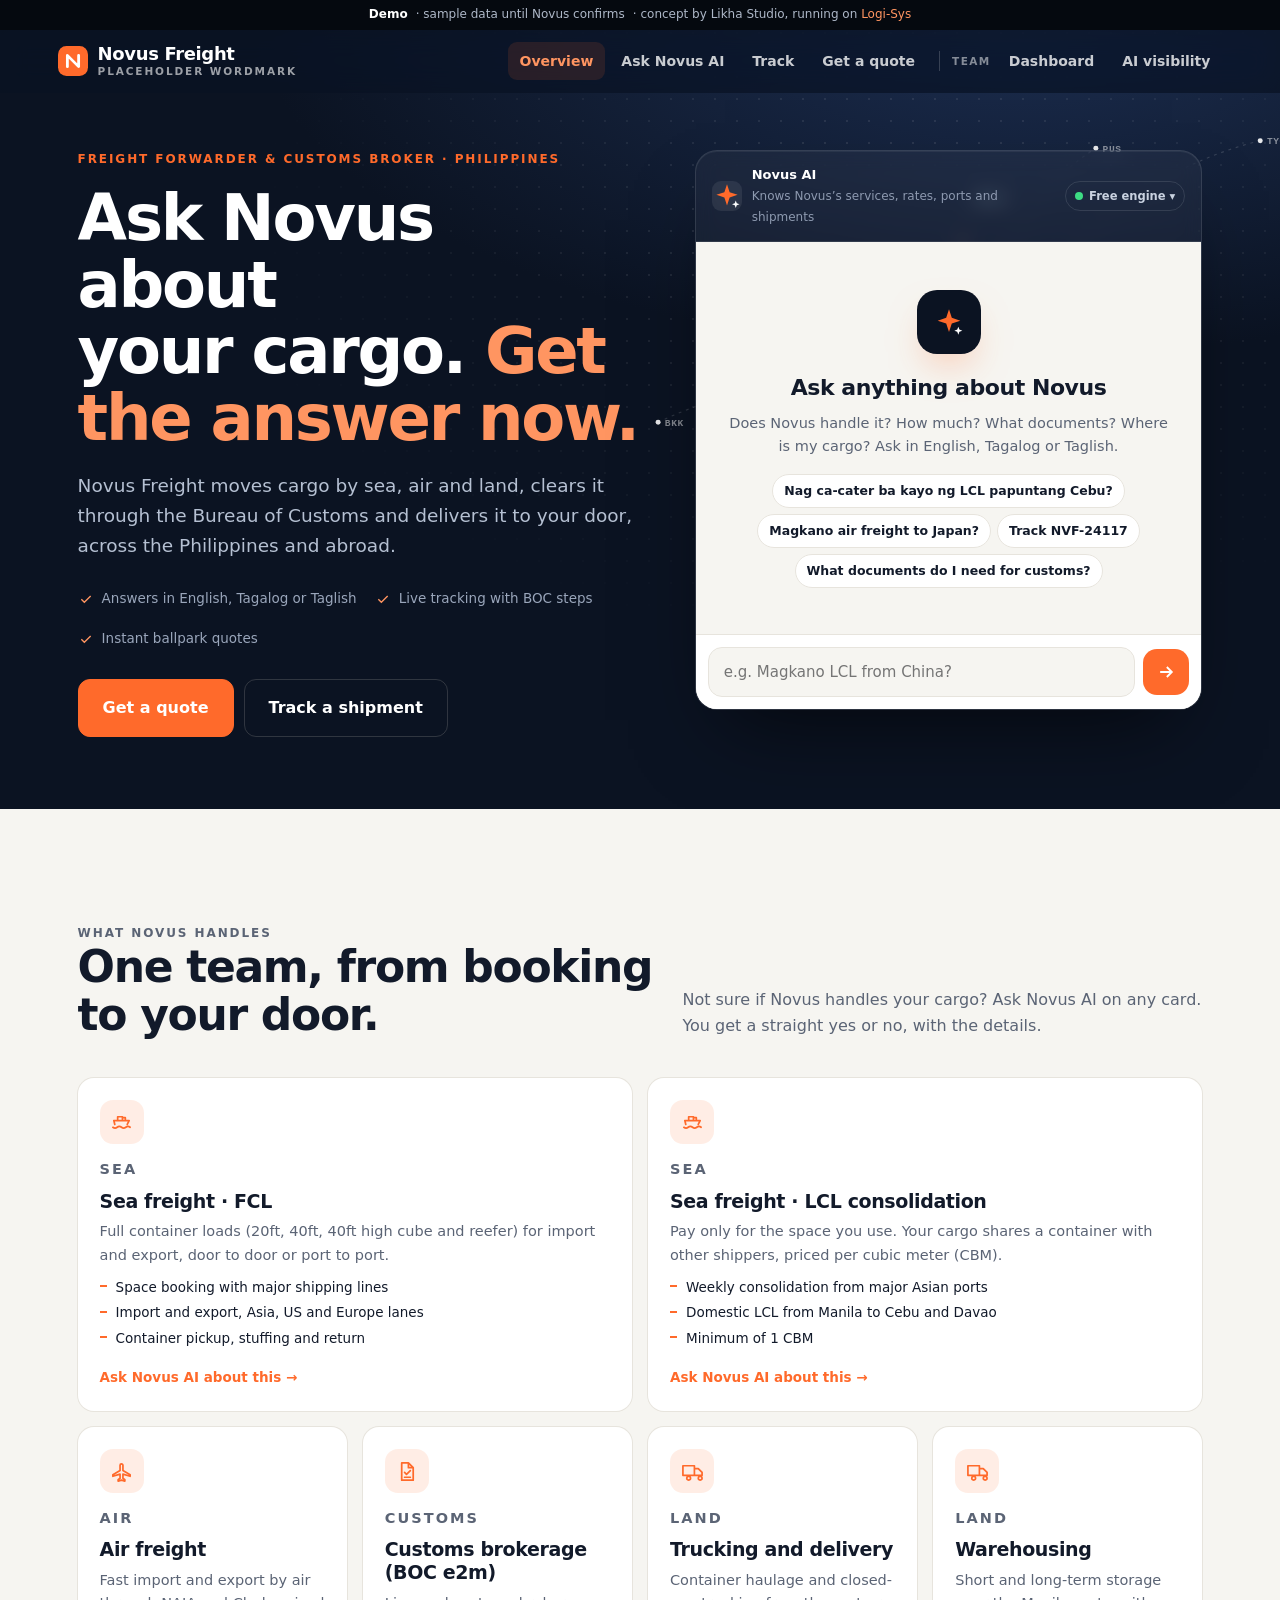
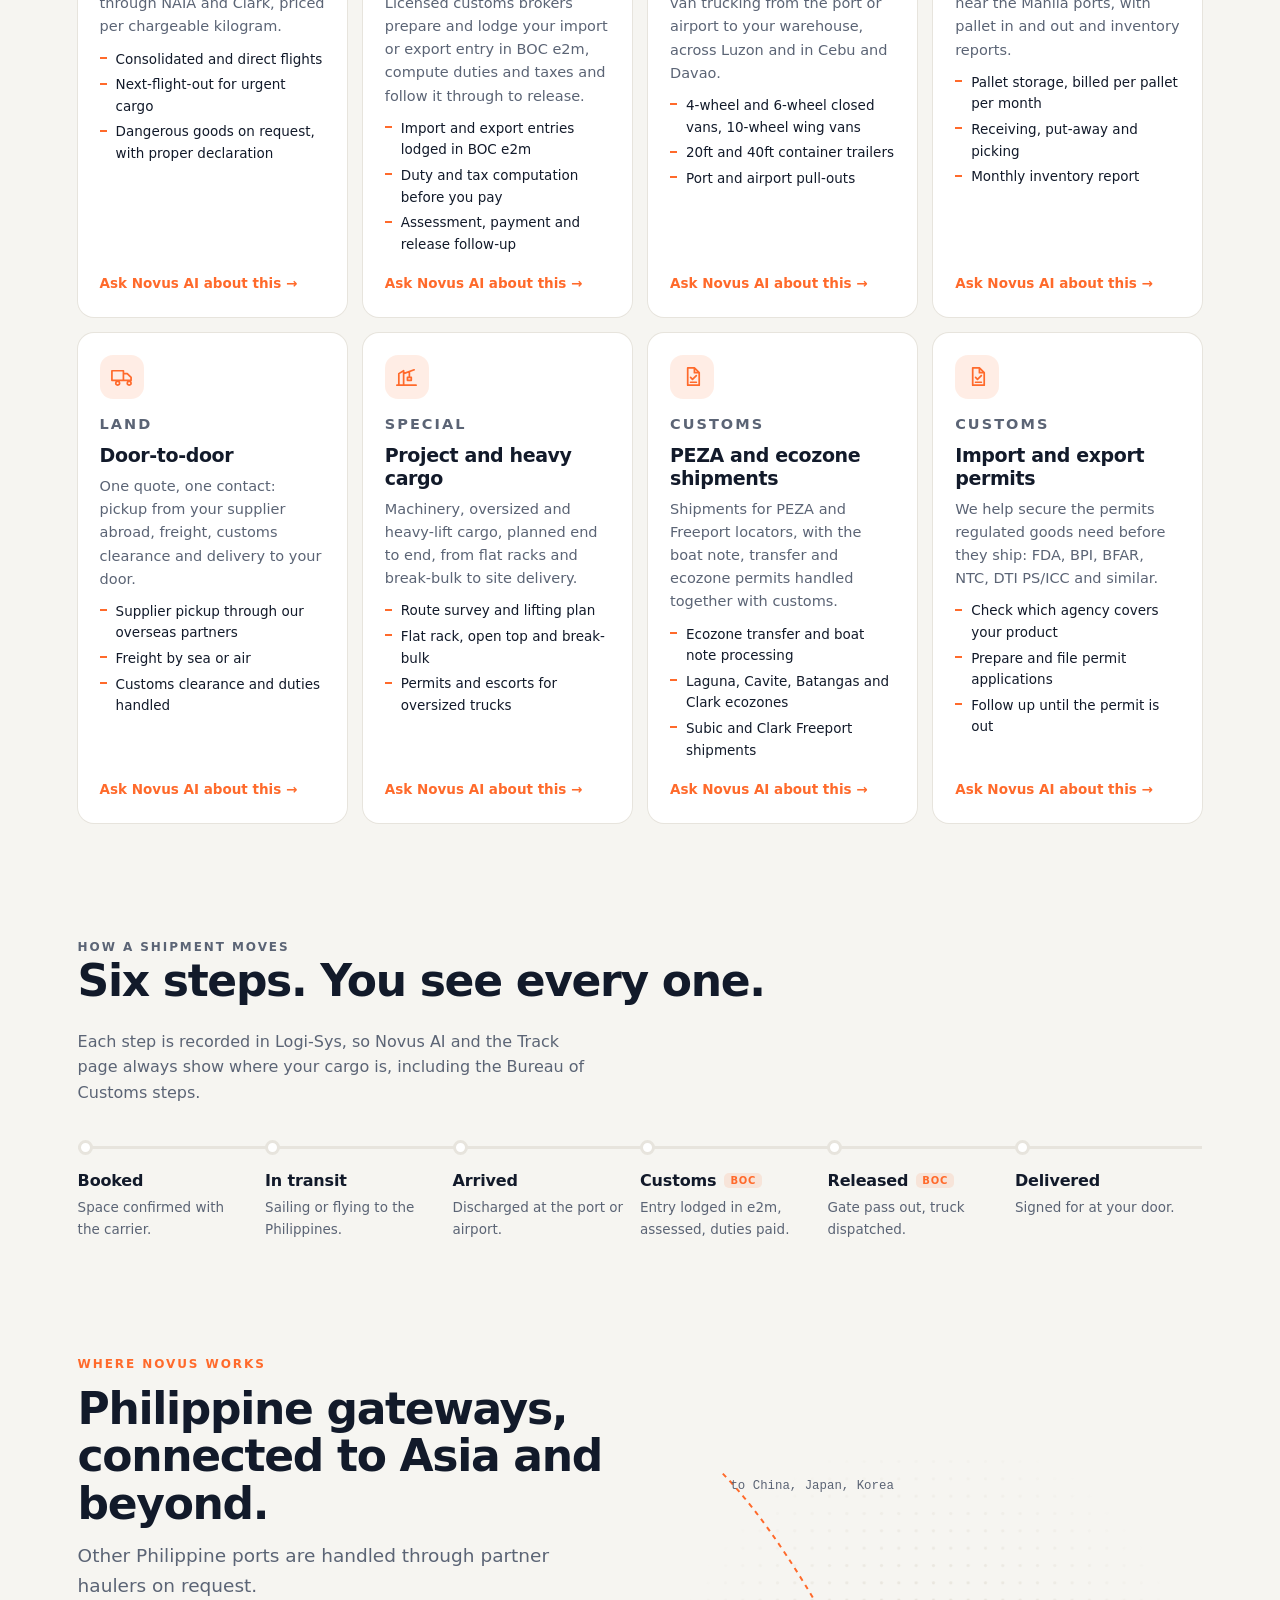
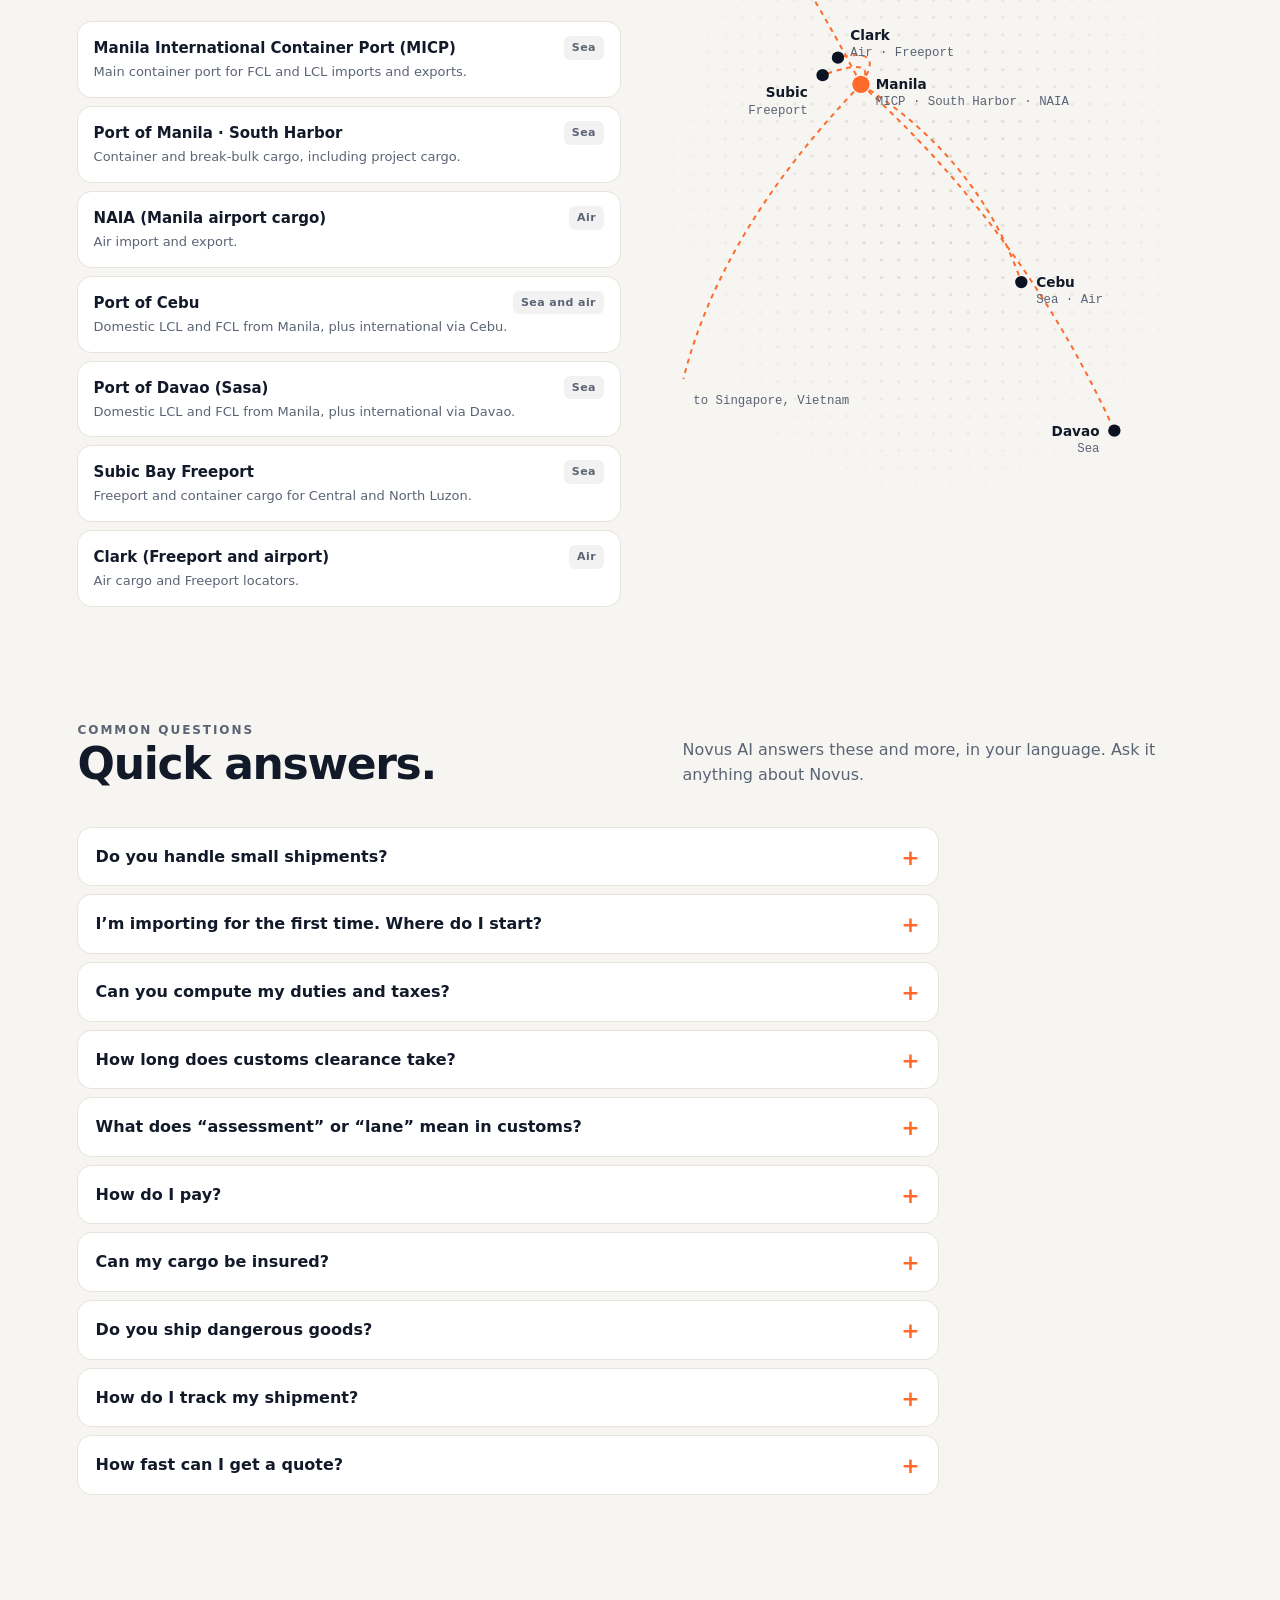
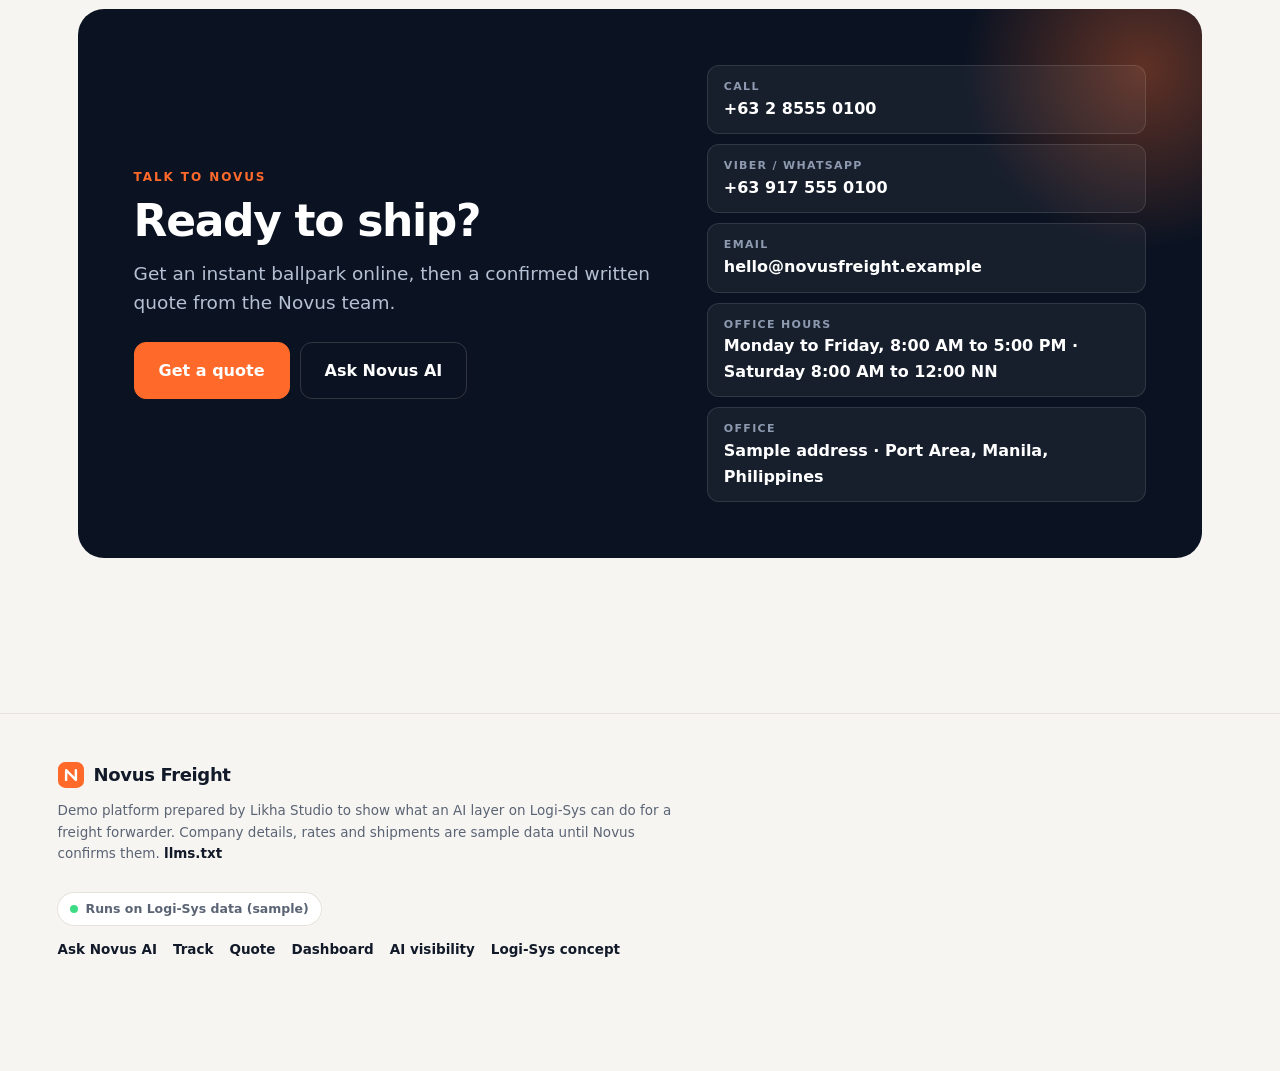
==== novus/index.html @ 920082e7 "Add Novus Freight client demo: Novus AI agent, tracking, quote, operations dashboard, AI visibility " ====
<!doctype html>
<html lang="en">
<head>
<meta charset="utf-8">
<meta name="viewport" content="width=device-width, initial-scale=1">
<meta http-equiv="Content-Security-Policy" content="default-src 'self'; script-src 'self'; style-src 'self' 'unsafe-inline' https://fonts.googleapis.com; font-src 'self' data: https://fonts.gstatic.com; img-src 'self' data:; connect-src 'self'; object-src 'none'; base-uri 'self'; form-action 'self' mailto:">
<title>Novus Freight · Sea, air and customs from the Philippines</title>
<meta name="description" content="Novus Freight moves cargo by sea, air and land, clears it through the Bureau of Customs and delivers it to your door. Ask Novus AI in English, Tagalog or Taglish.">
<meta name="robots" content="noindex, nofollow">
<meta name="theme-color" content="#0b1322">
<link rel="icon" href="data:image/svg+xml,%3Csvg xmlns='http://www.w3.org/2000/svg' viewBox='0 0 32 32'%3E%3Crect width='32' height='32' rx='9' fill='%23ff6a2b'/%3E%3Cpath d='M10 22V10l12 12V10' stroke='%23fff' stroke-width='3' fill='none' stroke-linecap='round' stroke-linejoin='round'/%3E%3C/svg%3E">
<link rel="alternate" type="text/plain" href="llms.txt" title="llms.txt">
<link rel="preconnect" href="https://fonts.googleapis.com">
<link rel="preconnect" href="https://fonts.gstatic.com" crossorigin>
<link href="https://fonts.googleapis.com/css2?family=Manrope:wght@400;500;600;700;800&family=JetBrains+Mono:wght@400;500&display=swap" rel="stylesheet">
<link rel="stylesheet" href="css/novus.css?v=1">
<!--KB:jsonld--><script type="application/ld+json">
{
 "@context": "https://schema.org",
 "@graph": [
  {
   "@type": "Organization",
   "@id": "https://garciaralphlawrence-svg.github.io/LogiSys-Demo/novus/#org",
   "name": "Novus Freight",
   "url": "https://garciaralphlawrence-svg.github.io/LogiSys-Demo/novus/",
   "description": "Novus Freight moves cargo by sea, air and land, clears it through the Bureau of Customs and delivers it to your door, across the Philippines and abroad.",
   "telephone": "+63 2 8555 0100",
   "email": "hello@novusfreight.example",
   "address": {
    "@type": "PostalAddress",
    "streetAddress": "Sample address · Port Area, Manila, Philippines",
    "addressLocality": "Manila",
    "addressRegion": "Metro Manila",
    "addressCountry": "PH"
   },
   "areaServed": [
    "Philippines",
    "Japan",
    "China",
    "Hong Kong",
    "South Korea",
    "Taiwan",
    "Singapore",
    "Vietnam",
    "Thailand",
    "Malaysia",
    "Indonesia",
    "United States",
    "Europe",
    "Australia",
    "Middle East"
   ],
   "knowsAbout": [
    "Sea freight · FCL",
    "Sea freight · LCL consolidation",
    "Air freight",
    "Customs brokerage (BOC e2m)",
    "Trucking and delivery",
    "Warehousing",
    "Door-to-door",
    "Project and heavy cargo",
    "PEZA and ecozone shipments",
    "Import and export permits"
   ],
   "contactPoint": {
    "@type": "ContactPoint",
    "telephone": "+63 2 8555 0100",
    "email": "hello@novusfreight.example",
    "contactType": "customer service",
    "availableLanguage": [
     "English",
     "Filipino"
    ]
   }
  },
  {
   "@type": "Service",
   "name": "Sea freight · FCL",
   "serviceType": "Sea freight service",
   "description": "Full container loads (20ft, 40ft, 40ft high cube and reefer) for import and export, door to door or port to port.",
   "provider": {
    "@id": "https://garciaralphlawrence-svg.github.io/LogiSys-Demo/novus/#org"
   },
   "areaServed": "Philippines",
   "url": "https://garciaralphlawrence-svg.github.io/LogiSys-Demo/novus/#svc-sea-fcl"
  },
  {
   "@type": "Service",
   "name": "Sea freight · LCL consolidation",
   "serviceType": "Sea freight service",
   "description": "Pay only for the space you use. Your cargo shares a container with other shippers, priced per cubic meter (CBM).",
   "provider": {
    "@id": "https://garciaralphlawrence-svg.github.io/LogiSys-Demo/novus/#org"
   },
   "areaServed": "Philippines",
   "url": "https://garciaralphlawrence-svg.github.io/LogiSys-Demo/novus/#svc-sea-lcl"
  },
  {
   "@type": "Service",
   "name": "Air freight",
   "serviceType": "Air freight service",
   "description": "Fast import and export by air through NAIA and Clark, priced per chargeable kilogram.",
   "provider": {
    "@id": "https://garciaralphlawrence-svg.github.io/LogiSys-Demo/novus/#org"
   },
   "areaServed": "Philippines",
   "url": "https://garciaralphlawrence-svg.github.io/LogiSys-Demo/novus/#svc-air"
  },
  {
   "@type": "Service",
   "name": "Customs brokerage (BOC e2m)",
   "serviceType": "Customs freight service",
   "description": "Licensed customs brokers prepare and lodge your import or export entry in BOC e2m, compute duties and taxes and follow it through to release.",
   "provider": {
    "@id": "https://garciaralphlawrence-svg.github.io/LogiSys-Demo/novus/#org"
   },
   "areaServed": "Philippines",
   "url": "https://garciaralphlawrence-svg.github.io/LogiSys-Demo/novus/#svc-customs"
  },
  {
   "@type": "Service",
   "name": "Trucking and delivery",
   "serviceType": "Land freight service",
   "description": "Container haulage and closed-van trucking from the port or airport to your warehouse, across Luzon and in Cebu and Davao.",
   "provider": {
    "@id": "https://garciaralphlawrence-svg.github.io/LogiSys-Demo/novus/#org"
   },
   "areaServed": "Philippines",
   "url": "https://garciaralphlawrence-svg.github.io/LogiSys-Demo/novus/#svc-trucking"
  },
  {
   "@type": "Service",
   "name": "Warehousing",
   "serviceType": "Land freight service",
   "description": "Short and long-term storage near the Manila ports, with pallet in and out and inventory reports.",
   "provider": {
    "@id": "https://garciaralphlawrence-svg.github.io/LogiSys-Demo/novus/#org"
   },
   "areaServed": "Philippines",
   "url": "https://garciaralphlawrence-svg.github.io/LogiSys-Demo/novus/#svc-warehousing"
  },
  {
   "@type": "Service",
   "name": "Door-to-door",
   "serviceType": "Land freight service",
   "description": "One quote, one contact: pickup from your supplier abroad, freight, customs clearance and delivery to your door.",
   "provider": {
    "@id": "https://garciaralphlawrence-svg.github.io/LogiSys-Demo/novus/#org"
   },
   "areaServed": "Philippines",
   "url": "https://garciaralphlawrence-svg.github.io/LogiSys-Demo/novus/#svc-door-to-door"
  },
  {
   "@type": "Service",
   "name": "Project and heavy cargo",
   "serviceType": "Special freight service",
   "description": "Machinery, oversized and heavy-lift cargo, planned end to end, from flat racks and break-bulk to site delivery.",
   "provider": {
    "@id": "https://garciaralphlawrence-svg.github.io/LogiSys-Demo/novus/#org"
   },
   "areaServed": "Philippines",
   "url": "https://garciaralphlawrence-svg.github.io/LogiSys-Demo/novus/#svc-project-cargo"
  },
  {
   "@type": "Service",
   "name": "PEZA and ecozone shipments",
   "serviceType": "Customs freight service",
   "description": "Shipments for PEZA and Freeport locators, with the boat note, transfer and ecozone permits handled together with customs.",
   "provider": {
    "@id": "https://garciaralphlawrence-svg.github.io/LogiSys-Demo/novus/#org"
   },
   "areaServed": "Philippines",
   "url": "https://garciaralphlawrence-svg.github.io/LogiSys-Demo/novus/#svc-peza"
  },
  {
   "@type": "Service",
   "name": "Import and export permits",
   "serviceType": "Customs freight service",
   "description": "We help secure the permits regulated goods need before they ship: FDA, BPI, BFAR, NTC, DTI PS/ICC and similar.",
   "provider": {
    "@id": "https://garciaralphlawrence-svg.github.io/LogiSys-Demo/novus/#org"
   },
   "areaServed": "Philippines",
   "url": "https://garciaralphlawrence-svg.github.io/LogiSys-Demo/novus/#svc-permits"
  },
  {
   "@type": "FAQPage",
   "mainEntity": [
    {
     "@type": "Question",
     "name": "Do you handle small shipments?",
     "acceptedAnswer": {
      "@type": "Answer",
      "text": "Yes. Use sea LCL from 1 CBM, or air freight from 45 kg. Many of our clients are SMEs and online sellers importing for the first time."
     }
    },
    {
     "@type": "Question",
     "name": "I’m importing for the first time. Where do I start?",
     "acceptedAnswer": {
      "@type": "Answer",
      "text": "Send us your supplier’s invoice and packing list. We check if your goods need a permit, register you as an importer with BOC if needed, and give you an all-in quote before anything ships."
     }
    },
    {
     "@type": "Question",
     "name": "Can you compute my duties and taxes?",
     "acceptedAnswer": {
      "@type": "Answer",
      "text": "Yes. Our brokers compute duties, VAT and other taxes from your invoice and the tariff code before you pay, so there are no surprises at release."
     }
    },
    {
     "@type": "Question",
     "name": "How long does customs clearance take?",
     "acceptedAnswer": {
      "@type": "Answer",
      "text": "Most complete, green-lane entries clear in 2 to 4 working days after the vessel arrives. Yellow or red lane, missing permits or holds take longer, and we tell you the moment that happens."
     }
    },
    {
     "@type": "Question",
     "name": "What does “assessment” or “lane” mean in customs?",
     "acceptedAnswer": {
      "@type": "Answer",
      "text": "After your entry is lodged, BOC assesses it and assigns a lane. Green lane means no inspection, so it moves straight to duty payment and release. Yellow means a document check; red means a physical exam of the cargo. Novus follows up at every step."
     }
    },
    {
     "@type": "Question",
     "name": "How do I pay?",
     "acceptedAnswer": {
      "@type": "Answer",
      "text": "We bill per shipment by bank transfer. Credit terms are available for regular accounts after review."
     }
    },
    {
     "@type": "Question",
     "name": "Can my cargo be insured?",
     "acceptedAnswer": {
      "@type": "Answer",
      "text": "Yes. We can arrange cargo insurance on request. Ask for it when you request your quote."
     }
    },
    {
     "@type": "Question",
     "name": "Do you ship dangerous goods?",
     "acceptedAnswer": {
      "@type": "Answer",
      "text": "Yes, on request, with the proper safety data sheet (MSDS), packing and declaration. Some classes need carrier approval first, so tell us early."
     }
    },
    {
     "@type": "Question",
     "name": "How do I track my shipment?",
     "acceptedAnswer": {
      "@type": "Answer",
      "text": "Type your Novus tracking number (it starts with NVF-) on the Track page or right here in the chat. You’ll see every step, including the BOC customs steps."
     }
    },
    {
     "@type": "Question",
     "name": "How fast can I get a quote?",
     "acceptedAnswer": {
      "@type": "Answer",
      "text": "You get a ballpark right away on our quote page. A confirmed written quote usually follows within one working day."
     }
    }
   ]
  }
 ]
}
</script><!--/KB:jsonld-->
</head>
<body data-page="overview">

<header class="nav" data-dark="1">
  <a class="brand" href="index.html" aria-label="Novus Freight home">
    <svg viewBox="0 0 32 32" aria-hidden="true"><rect width="32" height="32" rx="9" style="fill:var(--accent)"/><path d="M10 22V10l12 12V10" stroke="#fff" stroke-width="3" fill="none" stroke-linecap="round" stroke-linejoin="round"/></svg>
    <span>Novus Freight<small>Placeholder wordmark</small></span>
  </a>
  <nav class="links" aria-label="Main">
    <a href="index.html" aria-current="page">Overview</a>
    <a href="ask.html">Ask Novus AI</a>
    <a href="track.html">Track</a>
    <a href="quote.html">Get a quote</a>
    <span class="sep" aria-hidden="true"></span><span class="team">Team</span>
    <a href="dashboard.html">Dashboard</a>
    <a href="visibility.html">AI visibility</a>
  </nav>
  <button class="burger" aria-label="Menu" aria-expanded="false"><span></span><span></span></button>
</header>
<nav class="mnav" aria-label="Mobile">
  <a href="index.html">Overview</a><a href="ask.html">Ask Novus AI</a><a href="track.html">Track</a><a href="quote.html">Get a quote</a>
  <small>For the Novus team</small>
  <a href="dashboard.html">Dashboard</a><a href="visibility.html">AI visibility</a>
</nav>

<main>
<section class="hero">
  <svg class="hero-lanes" id="heroLanes" viewBox="0 0 800 560" aria-hidden="true"></svg>
  <div class="wrap hero-in">
    <div>
      <p class="eyebrow">Freight forwarder &amp; customs broker · Philippines</p>
      <h1 class="h1">Ask Novus about<br>your cargo. <em>Get the answer now.</em></h1>
      <p class="lead" data-kb="company.oneLiner">Novus Freight moves cargo by sea, air and land, clears it through the Bureau of Customs and delivers it to your door.</p>
      <div class="hero-meta">
        <span><svg viewBox="0 0 24 24" aria-hidden="true"><path d="M5 12.5l4.5 4.5L19 7.5"/></svg>Answers in English, Tagalog or Taglish</span>
        <span><svg viewBox="0 0 24 24" aria-hidden="true"><path d="M5 12.5l4.5 4.5L19 7.5"/></svg>Live tracking with BOC steps</span>
        <span><svg viewBox="0 0 24 24" aria-hidden="true"><path d="M5 12.5l4.5 4.5L19 7.5"/></svg>Instant ballpark quotes</span>
      </div>
      <div style="display:flex;gap:10px;margin-top:30px;flex-wrap:wrap">
        <a class="btn lg" href="quote.html">Get a quote</a>
        <a class="btn lg ghost" href="track.html" style="color:#fff">Track a shipment</a>
      </div>
    </div>
    <div class="console" id="heroConsole" style="height:min(560px,calc(100svh - 190px));min-height:470px">
      <div class="console-head" style="color:#fff">
        <span class="av" style="width:30px;height:30px;border-radius:9px;background:rgba(255,255,255,.08);display:grid;place-items:center" id="heroAv"></span>
        <div class="grow"><b>Novus AI</b><br><small>Knows Novus’s services, rates, ports and shipments</small></div>
        <span id="heroEngine"></span>
      </div>
      <div id="heroChat" style="flex:1;min-height:0;display:flex;flex-direction:column;background:var(--paper)"></div>
    </div>
  </div>
</section>

<section class="sec" id="services">
  <div class="wrap">
    <div class="sec-head reveal">
      <div><p class="eyebrow">What Novus handles</p><h2 class="h2">One team, from booking<br>to your door.</h2></div>
      <p>Not sure if Novus handles your cargo? Ask Novus AI on any card. You get a straight yes or no, with the details.</p>
    </div>
    <div class="svc-grid reveal" id="svcGrid"><!--KB:services--><article class="svc" id="svc-sea-fcl"><div class="svc-ic"><svg viewBox="0 0 24 24" aria-hidden="true"><path d="M3 17c1.5 1.2 3 1.2 4.5 0s3-1.2 4.5 0 3 1.2 4.5 0 3-1.2 4.5 0M5 14l-1-4h16l-2 4M8 10V6h5v4M13 7h3v3"/></svg></div><p class="svc-g">Sea</p><h3>Sea freight · FCL</h3><p>Full container loads (20ft, 40ft, 40ft high cube and reefer) for import and export, door to door or port to port.</p><ul><li>Space booking with major shipping lines</li><li>Import and export, Asia, US and Europe lanes</li><li>Container pickup, stuffing and return</li></ul><button class="svc-ask" type="button" data-ask="Do you handle Sea freight FCL?">Ask Novus AI about this <span aria-hidden="true">→</span></button></article><article class="svc" id="svc-sea-lcl"><div class="svc-ic"><svg viewBox="0 0 24 24" aria-hidden="true"><path d="M3 17c1.5 1.2 3 1.2 4.5 0s3-1.2 4.5 0 3 1.2 4.5 0 3-1.2 4.5 0M5 14l-1-4h16l-2 4M8 10V6h5v4M13 7h3v3"/></svg></div><p class="svc-g">Sea</p><h3>Sea freight · LCL consolidation</h3><p>Pay only for the space you use. Your cargo shares a container with other shippers, priced per cubic meter (CBM).</p><ul><li>Weekly consolidation from major Asian ports</li><li>Domestic LCL from Manila to Cebu and Davao</li><li>Minimum of 1 CBM</li></ul><button class="svc-ask" type="button" data-ask="Do you handle Sea freight LCL consolidation?">Ask Novus AI about this <span aria-hidden="true">→</span></button></article><article class="svc" id="svc-air"><div class="svc-ic"><svg viewBox="0 0 24 24" aria-hidden="true"><path d="M21 15.5 13.5 11V5.5a1.5 1.5 0 0 0-3 0V11L3 15.5V17l7.5-2.2V19L8.5 20.5V22l3.5-1 3.5 1v-1.5L13.5 19v-4.2L21 17z"/></svg></div><p class="svc-g">Air</p><h3>Air freight</h3><p>Fast import and export by air through NAIA and Clark, priced per chargeable kilogram.</p><ul><li>Consolidated and direct flights</li><li>Next-flight-out for urgent cargo</li><li>Dangerous goods on request, with proper declaration</li></ul><button class="svc-ask" type="button" data-ask="Do you handle Air freight?">Ask Novus AI about this <span aria-hidden="true">→</span></button></article><article class="svc" id="svc-customs"><div class="svc-ic"><svg viewBox="0 0 24 24" aria-hidden="true"><path d="M7 3h7l5 5v13H7zM14 3v5h5M10 13l2 2 4-4M10 18h6"/></svg></div><p class="svc-g">Customs</p><h3>Customs brokerage (BOC e2m)</h3><p>Licensed customs brokers prepare and lodge your import or export entry in BOC e2m, compute duties and taxes and follow it through to release.</p><ul><li>Import and export entries lodged in BOC e2m</li><li>Duty and tax computation before you pay</li><li>Assessment, payment and release follow-up</li></ul><button class="svc-ask" type="button" data-ask="Do you handle Customs brokerage?">Ask Novus AI about this <span aria-hidden="true">→</span></button></article><article class="svc" id="svc-trucking"><div class="svc-ic"><svg viewBox="0 0 24 24" aria-hidden="true"><path d="M2 6h12v10H2zM14 9h4l4 4v3h-8M6 19a2 2 0 1 0 0-.01M18 19a2 2 0 1 0 0-.01"/></svg></div><p class="svc-g">Land</p><h3>Trucking and delivery</h3><p>Container haulage and closed-van trucking from the port or airport to your warehouse, across Luzon and in Cebu and Davao.</p><ul><li>4-wheel and 6-wheel closed vans, 10-wheel wing vans</li><li>20ft and 40ft container trailers</li><li>Port and airport pull-outs</li></ul><button class="svc-ask" type="button" data-ask="Do you handle Trucking and delivery?">Ask Novus AI about this <span aria-hidden="true">→</span></button></article><article class="svc" id="svc-warehousing"><div class="svc-ic"><svg viewBox="0 0 24 24" aria-hidden="true"><path d="M2 6h12v10H2zM14 9h4l4 4v3h-8M6 19a2 2 0 1 0 0-.01M18 19a2 2 0 1 0 0-.01"/></svg></div><p class="svc-g">Land</p><h3>Warehousing</h3><p>Short and long-term storage near the Manila ports, with pallet in and out and inventory reports.</p><ul><li>Pallet storage, billed per pallet per month</li><li>Receiving, put-away and picking</li><li>Monthly inventory report</li></ul><button class="svc-ask" type="button" data-ask="Do you handle Warehousing?">Ask Novus AI about this <span aria-hidden="true">→</span></button></article><article class="svc" id="svc-door-to-door"><div class="svc-ic"><svg viewBox="0 0 24 24" aria-hidden="true"><path d="M2 6h12v10H2zM14 9h4l4 4v3h-8M6 19a2 2 0 1 0 0-.01M18 19a2 2 0 1 0 0-.01"/></svg></div><p class="svc-g">Land</p><h3>Door-to-door</h3><p>One quote, one contact: pickup from your supplier abroad, freight, customs clearance and delivery to your door.</p><ul><li>Supplier pickup through our overseas partners</li><li>Freight by sea or air</li><li>Customs clearance and duties handled</li></ul><button class="svc-ask" type="button" data-ask="Do you handle Door-to-door?">Ask Novus AI about this <span aria-hidden="true">→</span></button></article><article class="svc" id="svc-project-cargo"><div class="svc-ic"><svg viewBox="0 0 24 24" aria-hidden="true"><path d="M4 21V9l5-3v15M9 9l11-4M15 6.8V13M13 13h4v3h-4zM2 21h20"/></svg></div><p class="svc-g">Special</p><h3>Project and heavy cargo</h3><p>Machinery, oversized and heavy-lift cargo, planned end to end, from flat racks and break-bulk to site delivery.</p><ul><li>Route survey and lifting plan</li><li>Flat rack, open top and break-bulk</li><li>Permits and escorts for oversized trucks</li></ul><button class="svc-ask" type="button" data-ask="Do you handle Project and heavy cargo?">Ask Novus AI about this <span aria-hidden="true">→</span></button></article><article class="svc" id="svc-peza"><div class="svc-ic"><svg viewBox="0 0 24 24" aria-hidden="true"><path d="M7 3h7l5 5v13H7zM14 3v5h5M10 13l2 2 4-4M10 18h6"/></svg></div><p class="svc-g">Customs</p><h3>PEZA and ecozone shipments</h3><p>Shipments for PEZA and Freeport locators, with the boat note, transfer and ecozone permits handled together with customs.</p><ul><li>Ecozone transfer and boat note processing</li><li>Laguna, Cavite, Batangas and Clark ecozones</li><li>Subic and Clark Freeport shipments</li></ul><button class="svc-ask" type="button" data-ask="Do you handle PEZA and ecozone shipments?">Ask Novus AI about this <span aria-hidden="true">→</span></button></article><article class="svc" id="svc-permits"><div class="svc-ic"><svg viewBox="0 0 24 24" aria-hidden="true"><path d="M7 3h7l5 5v13H7zM14 3v5h5M10 13l2 2 4-4M10 18h6"/></svg></div><p class="svc-g">Customs</p><h3>Import and export permits</h3><p>We help secure the permits regulated goods need before they ship: FDA, BPI, BFAR, NTC, DTI PS/ICC and similar.</p><ul><li>Check which agency covers your product</li><li>Prepare and file permit applications</li><li>Follow up until the permit is out</li></ul><button class="svc-ask" type="button" data-ask="Do you handle Import and export permits?">Ask Novus AI about this <span aria-hidden="true">→</span></button></article><!--/KB:services--></div>
  </div>
</section>

<section class="sec" style="padding-top:0">
  <div class="wrap">
    <div class="sec-head reveal">
      <div><p class="eyebrow">How a shipment moves</p><h2 class="h2">Six steps. You see every one.</h2></div>
      <p>Each step is recorded in Logi-Sys, so Novus AI and the Track page always show where your cargo is, including the Bureau of Customs steps.</p>
    </div>
    <div class="flow" id="flow">
      <div class="flow-step"><i></i><b>Booked</b><p>Space confirmed with the carrier.</p></div>
      <div class="flow-step"><i></i><b>In transit</b><p>Sailing or flying to the Philippines.</p></div>
      <div class="flow-step"><i></i><b>Arrived</b><p>Discharged at the port or airport.</p></div>
      <div class="flow-step boc"><i></i><b>Customs</b><p>Entry lodged in e2m, assessed, duties paid.</p></div>
      <div class="flow-step boc"><i></i><b>Released</b><p>Gate pass out, truck dispatched.</p></div>
      <div class="flow-step"><i></i><b>Delivered</b><p>Signed for at your door.</p></div>
    </div>
  </div>
</section>

<section class="sec" id="coverage" style="padding-top:0">
  <div class="wrap cover">
    <div class="reveal">
      <p class="eyebrow">Where Novus works</p>
      <h2 class="h2" style="margin:10px 0 14px">Philippine gateways, connected to Asia and beyond.</h2>
      <p class="lead" style="margin-bottom:22px" data-kb="otherPortsNote">Other Philippine ports are handled through partner haulers on request.</p>
      <ul class="ports" id="portList"><!--KB:ports--><li><b>Manila International Container Port (MICP)</b><span class="tag">Sea</span><small>Main container port for FCL and LCL imports and exports.</small></li><li><b>Port of Manila · South Harbor</b><span class="tag">Sea</span><small>Container and break-bulk cargo, including project cargo.</small></li><li><b>NAIA (Manila airport cargo)</b><span class="tag">Air</span><small>Air import and export.</small></li><li><b>Port of Cebu</b><span class="tag">Sea and air</span><small>Domestic LCL and FCL from Manila, plus international via Cebu.</small></li><li><b>Port of Davao (Sasa)</b><span class="tag">Sea</span><small>Domestic LCL and FCL from Manila, plus international via Davao.</small></li><li><b>Subic Bay Freeport</b><span class="tag">Sea</span><small>Freeport and container cargo for Central and North Luzon.</small></li><li><b>Clark (Freeport and airport)</b><span class="tag">Air</span><small>Air cargo and Freeport locators.</small></li><!--/KB:ports--></ul>
    </div>
    <div class="reveal"><svg class="ph-map" id="phMap" viewBox="0 0 420 520" role="img" aria-label="Novus port network in the Philippines (diagram)"></svg></div>
  </div>
</section>

<section class="sec" id="faq" style="padding-top:0">
  <div class="wrap">
    <div class="sec-head reveal"><div><p class="eyebrow">Common questions</p><h2 class="h2">Quick answers.</h2></div><p>Novus AI answers these and more, in your language. Ask it anything about Novus.</p></div>
    <div class="faq-list reveal" id="faqList"><!--KB:faq--><details class="faq-i"><summary>Do you handle small shipments?</summary><p>Yes. Use sea LCL from 1 CBM, or air freight from 45 kg. Many of our clients are SMEs and online sellers importing for the first time.</p></details><details class="faq-i"><summary>I’m importing for the first time. Where do I start?</summary><p>Send us your supplier’s invoice and packing list. We check if your goods need a permit, register you as an importer with BOC if needed, and give you an all-in quote before anything ships.</p></details><details class="faq-i"><summary>Can you compute my duties and taxes?</summary><p>Yes. Our brokers compute duties, VAT and other taxes from your invoice and the tariff code before you pay, so there are no surprises at release.</p></details><details class="faq-i"><summary>How long does customs clearance take?</summary><p>Most complete, green-lane entries clear in 2 to 4 working days after the vessel arrives. Yellow or red lane, missing permits or holds take longer, and we tell you the moment that happens.</p></details><details class="faq-i"><summary>What does “assessment” or “lane” mean in customs?</summary><p>After your entry is lodged, BOC assesses it and assigns a lane. Green lane means no inspection, so it moves straight to duty payment and release. Yellow means a document check; red means a physical exam of the cargo. Novus follows up at every step.</p></details><details class="faq-i"><summary>How do I pay?</summary><p>We bill per shipment by bank transfer. Credit terms are available for regular accounts after review.</p></details><details class="faq-i"><summary>Can my cargo be insured?</summary><p>Yes. We can arrange cargo insurance on request. Ask for it when you request your quote.</p></details><details class="faq-i"><summary>Do you ship dangerous goods?</summary><p>Yes, on request, with the proper safety data sheet (MSDS), packing and declaration. Some classes need carrier approval first, so tell us early.</p></details><details class="faq-i"><summary>How do I track my shipment?</summary><p>Type your Novus tracking number (it starts with NVF-) on the Track page or right here in the chat. You’ll see every step, including the BOC customs steps.</p></details><details class="faq-i"><summary>How fast can I get a quote?</summary><p>You get a ballpark right away on our quote page. A confirmed written quote usually follows within one working day.</p></details><!--/KB:faq--></div>
  </div>
</section>

<section class="sec" style="padding-top:0" id="contact">
  <div class="wrap">
    <div class="band reveal">
      <div style="position:relative;z-index:1">
        <p class="eyebrow">Talk to Novus</p>
        <h2 class="h2" style="margin:10px 0 14px">Ready to ship?</h2>
        <p class="lead">Get an instant ballpark online, then a confirmed written quote from the Novus team.</p>
        <div style="display:flex;gap:10px;margin-top:24px;flex-wrap:wrap"><a class="btn lg" href="quote.html">Get a quote</a><a class="btn lg ghost" href="ask.html" style="color:#fff">Ask Novus AI</a></div>
      </div>
      <ul class="contact-list" id="contactList"><!--KB:contact--><li><small>Call</small><a href="tel:+63285550100">+63 2 8555 0100</a></li><li><small>Viber / WhatsApp</small><a href="tel:+639175550100">+63 917 555 0100</a></li><li><small>Email</small><a href="mailto:hello@novusfreight.example">hello@novusfreight.example</a></li><li><small>Office hours</small><span>Monday to Friday, 8:00 AM to 5:00 PM · Saturday 8:00 AM to 12:00 NN</span></li><li><small>Office</small><span>Sample address · Port Area, Manila, Philippines</span></li><!--/KB:contact--></ul>
    </div>
  </div>
</section>
</main>

<footer class="foot">
  <div>
    <a class="brand" href="index.html"><svg viewBox="0 0 32 32" aria-hidden="true" style="width:26px;height:26px"><rect width="32" height="32" rx="9" style="fill:var(--accent)"/><path d="M10 22V10l12 12V10" stroke="#fff" stroke-width="3" fill="none" stroke-linecap="round" stroke-linejoin="round"/></svg><span>Novus Freight</span></a>
    <p style="margin-top:12px">Demo platform prepared by Likha Studio to show what an AI layer on Logi-Sys can do for a freight forwarder. Company details, rates and shipments are sample data until Novus confirms them. <a href="llms.txt">llms.txt</a></p>
  </div>
  <div style="display:grid;gap:14px;justify-items:start">
    <span class="powered"><span class="live-dot"></span>Runs on Logi-Sys data (sample)</span>
    <nav aria-label="Footer"><a href="ask.html">Ask Novus AI</a><a href="track.html">Track</a><a href="quote.html">Quote</a><a href="dashboard.html">Dashboard</a><a href="visibility.html">AI visibility</a><a href="../index.html">Logi-Sys concept</a></nav>
  </div>
</footer>

<script src="data/novus-kb.js?v=1"></script>
<script src="js/templates.js?v=1"></script>
<script src="js/engine.js?v=1"></script>
<script src="js/site.js?v=1"></script>
<script src="js/overview.js?v=1"></script>
</body>
</html>
---- novus/css/novus.css ----
/* =====================================================================
   NOVUS FREIGHT · demo design system
   Recolor the whole demo by changing the variables below.
   ===================================================================== */
:root{
  --ink:#0b1322;          /* deep ink: hero, sidebar, dark cards */
  --ink-2:#121d33;
  --ink-3:#1b2a47;
  --accent:#ff6a2b;       /* the one confident accent */
  --accent-2:#ff9561;
  --accent-soft:rgba(255,106,43,.12);
  --paper:#f6f5f1;        /* page background */
  --card:#ffffff;
  --text:#121a2a;
  --muted:#5b6475;
  --line:#e7e4dd;
  --line-d:rgba(255,255,255,.11);
  --ok:#14965f; --ok-soft:rgba(20,150,95,.12);
  --warn:#c98204; --warn-soft:rgba(217,142,4,.13);
  --bad:#d14343; --bad-soft:rgba(209,67,67,.11);
  --r:16px;
  --pad:clamp(16px,4.5vw,64px);
  --font:'Manrope',system-ui,-apple-system,'Segoe UI',sans-serif;
  --mono:'JetBrains Mono',ui-monospace,Consolas,monospace;
  --ease:cubic-bezier(.2,.7,.2,1);
}
*{box-sizing:border-box;margin:0;padding:0}
html{-webkit-text-size-adjust:100%}
body{font-family:var(--font);color:var(--text);background:var(--paper);line-height:1.6;font-size:16px;overflow-x:hidden;-webkit-font-smoothing:antialiased;font-feature-settings:"ss01","cv11"}
img,svg{max-width:100%;display:block}
button,input,select,textarea{font:inherit;color:inherit}
button{cursor:pointer;border:0;background:none}
a{color:inherit}
:focus-visible{outline:2px solid var(--accent);outline-offset:3px;border-radius:4px}
.sr{position:absolute;width:1px;height:1px;overflow:hidden;clip:rect(0 0 0 0);white-space:nowrap}
.mono{font-family:var(--mono)}

/* ---------- ribbon + nav ---------- */
.ribbon{position:fixed;inset:0 0 auto;z-index:70;height:30px;display:flex;align-items:center;justify-content:center;gap:8px;background:#05090f;color:#aeb8c8;font-size:12px;padding:0 12px;white-space:nowrap;overflow:hidden}
.ribbon b{color:#fff;font-weight:700}
.ribbon i{font-style:normal;color:var(--accent-2)}
.ribbon .long{display:inline}
.nav{position:fixed;top:30px;left:0;right:0;z-index:60;display:flex;align-items:center;gap:22px;padding:12px var(--pad);background:rgba(246,245,241,.86);backdrop-filter:saturate(1.4) blur(14px);-webkit-backdrop-filter:saturate(1.4) blur(14px);border-bottom:1px solid transparent;transition:border-color .3s,background .3s}
.nav.scrolled{border-bottom-color:var(--line)}
.nav.on-dark{background:rgba(11,19,34,.72);color:#fff}
.nav.on-dark.scrolled{border-bottom-color:var(--line-d)}
.brand{display:flex;align-items:center;gap:10px;text-decoration:none;flex:none}
.brand svg{width:30px;height:30px}
.brand span{font-weight:800;font-size:18px;letter-spacing:-.02em;line-height:1}
.brand small{display:block;font-weight:600;font-size:10.5px;letter-spacing:.18em;text-transform:uppercase;opacity:.6;margin-top:3px}
.links{display:flex;gap:4px;align-items:center;margin-left:auto;font-size:14px;font-weight:600}
.links a{text-decoration:none;padding:8px 12px;border-radius:9px;opacity:.78;transition:opacity .2s,background .2s;white-space:nowrap}
.links a:hover{opacity:1;background:rgba(127,127,127,.1)}
.links a[aria-current=page]{opacity:1;background:var(--accent-soft);color:var(--accent)}
.nav.on-dark .links a[aria-current=page]{color:var(--accent-2)}
.links .sep{width:1px;height:20px;background:currentColor;opacity:.18;margin:0 8px}
.links .team{font-size:10.5px;letter-spacing:.14em;text-transform:uppercase;opacity:.5;margin-right:2px}
.burger{display:none;margin-left:auto;width:42px;height:42px;border-radius:10px;flex-direction:column;align-items:center;justify-content:center;gap:6px}
.burger span{width:20px;height:2px;background:currentColor;transition:transform .3s var(--ease)}
.burger[aria-expanded=true] span:first-child{transform:translateY(4px) rotate(45deg)}
.burger[aria-expanded=true] span:last-child{transform:translateY(-4px) rotate(-45deg)}
.mnav{position:fixed;inset:0;z-index:55;background:var(--ink);color:#fff;display:flex;flex-direction:column;justify-content:center;padding:90px 28px 40px;gap:2px;clip-path:inset(0 0 100% 0);transition:clip-path .55s cubic-bezier(.7,0,.2,1);visibility:hidden}
.mnav.open{clip-path:inset(0);visibility:visible}
.mnav a{text-decoration:none;font-size:26px;font-weight:700;letter-spacing:-.02em;padding:10px 0;border-bottom:1px solid var(--line-d)}
.mnav small{margin-top:22px;font-size:11px;letter-spacing:.16em;text-transform:uppercase;color:#8e9ab0}

/* ---------- buttons, chips ---------- */
.btn{display:inline-flex;align-items:center;justify-content:center;gap:8px;background:var(--accent);color:#fff;text-decoration:none;font-weight:700;font-size:15px;padding:12px 20px;border-radius:12px;border:1px solid var(--accent);transition:transform .25s var(--ease),box-shadow .25s,background .2s;white-space:nowrap}
.btn:hover{transform:translateY(-1px);box-shadow:0 12px 28px -12px var(--accent)}
.btn.ghost{background:transparent;color:inherit;border-color:rgba(127,127,127,.32)}
.btn.ghost:hover{box-shadow:none;border-color:var(--accent)}
.btn.dark{background:var(--ink);border-color:var(--ink)}
.btn.sm{font-size:13.5px;padding:8px 14px;border-radius:10px}
.btn.lg{font-size:16px;padding:15px 24px}
.chip{display:inline-flex;align-items:center;gap:6px;font-size:13px;font-weight:600;border:1px solid var(--line);background:var(--card);border-radius:999px;padding:7px 13px;transition:border-color .2s,color .2s,transform .2s;text-align:left}
.chip:hover{border-color:var(--accent);color:var(--accent)}
.tag{display:inline-flex;align-items:center;font-size:11px;font-weight:700;letter-spacing:.04em;padding:3px 8px;border-radius:6px;background:rgba(127,127,127,.1);color:var(--muted);white-space:nowrap}
.pill{display:inline-flex;align-items:center;gap:6px;font-size:12px;font-weight:700;padding:4px 10px;border-radius:999px;white-space:nowrap}
.pill.ok{background:var(--ok-soft);color:var(--ok)}.pill.warn{background:var(--warn-soft);color:var(--warn)}.pill.bad{background:var(--bad-soft);color:var(--bad)}.pill.acc{background:var(--accent-soft);color:var(--accent)}
.pill.sim{background:rgba(127,127,127,.12);color:var(--muted)}
.dot{width:8px;height:8px;border-radius:50%;background:currentColor;flex:none}
.live-dot{width:8px;height:8px;border-radius:50%;background:#3ddc84;box-shadow:0 0 0 0 rgba(61,220,132,.6);animation:pulse 1.8s infinite;flex:none}
@keyframes pulse{70%{box-shadow:0 0 0 8px rgba(61,220,132,0)}100%{box-shadow:0 0 0 0 rgba(61,220,132,0)}}

/* ---------- page shells ---------- */
.page{padding-top:96px;min-height:100vh}
.wrap{max-width:1240px;margin:0 auto;padding:0 var(--pad)}
.eyebrow{font-size:12px;font-weight:800;letter-spacing:.16em;text-transform:uppercase;color:var(--accent)}
.h1{font-size:clamp(34px,5.4vw,64px);line-height:1.04;letter-spacing:-.035em;font-weight:800}
.h2{font-size:clamp(28px,3.6vw,44px);line-height:1.08;letter-spacing:-.03em;font-weight:800}
.lead{font-size:clamp(16px,1.5vw,18.5px);color:var(--muted);max-width:640px}
.sec{padding:clamp(64px,9vw,120px) 0}
.sec-head{display:flex;justify-content:space-between;align-items:flex-end;gap:24px;flex-wrap:wrap;margin-bottom:40px}
.sec-head p{max-width:520px;color:var(--muted)}
.card{background:var(--card);border-radius:var(--r);box-shadow:0 0 0 1px var(--line);padding:22px;min-width:0}
.reveal{opacity:0;transform:translateY(18px);transition:opacity .8s var(--ease),transform .8s var(--ease)}
.reveal.in{opacity:1;transform:none}
@media (prefers-reduced-motion:reduce){.reveal{opacity:1;transform:none;transition:none}*{animation-duration:.01ms!important;animation-iteration-count:1!important}}

/* ---------- HERO (overview) ---------- */
.hero{position:relative;background:radial-gradient(110% 80% at 80% 0%,#1d2f52 0%,var(--ink) 55%);color:#fff;overflow:hidden;padding:150px 0 72px}
.hero::before{content:"";position:absolute;inset:0;background-image:radial-gradient(rgba(255,255,255,.09) 1px,transparent 1.2px);background-size:22px 22px;mask-image:radial-gradient(70% 70% at 70% 30%,#000 20%,transparent 75%);-webkit-mask-image:radial-gradient(70% 70% at 70% 30%,#000 20%,transparent 75%)}
.hero-lanes{position:absolute;left:46%;top:60px;width:60%;max-width:900px;opacity:.9;pointer-events:none}
.hero-lanes path.lane{fill:none;stroke:rgba(255,255,255,.16);stroke-width:1.2;stroke-dasharray:3 5}
.hero-lanes circle.port{fill:#fff}
.hero-lanes circle.home{fill:var(--accent)}
.hero-lanes circle.ring{fill:none;stroke:var(--accent);stroke-width:1.5;transform-box:fill-box;transform-origin:center;animation:ring 2.6s var(--ease) infinite}
@keyframes ring{0%{transform:scale(.6);opacity:1}100%{transform:scale(3.2);opacity:0}}
.hero-lanes text{font:600 10px var(--mono);fill:rgba(255,255,255,.55);letter-spacing:.06em}
.hero-in{position:relative;display:grid;grid-template-columns:minmax(0,1.05fr) minmax(0,.95fr);gap:56px;align-items:start}
.hero h1{margin:16px 0 20px}
.hero h1 em{font-style:normal;color:var(--accent-2)}
.hero .lead{color:#b5c0d2}
.hero-meta{display:flex;gap:18px;flex-wrap:wrap;margin-top:28px;font-size:13.5px;color:#9aa6bb}
.hero-meta span{display:flex;align-items:center;gap:8px}
.hero-meta svg{width:16px;height:16px;stroke:var(--accent-2);fill:none;stroke-width:2}

/* AI console (hero + ask page) */
.console{background:rgba(255,255,255,.04);border:1px solid var(--line-d);border-radius:22px;box-shadow:0 40px 80px -30px rgba(0,0,0,.6),inset 0 1px 0 rgba(255,255,255,.06);backdrop-filter:blur(10px);-webkit-backdrop-filter:blur(10px);overflow:hidden;display:flex;flex-direction:column}
.console-head{display:flex;align-items:center;gap:10px;padding:14px 16px;border-bottom:1px solid var(--line-d);font-size:13px}
.console-head b{font-weight:800}
.console-head small{color:#8e9ab0;font-size:12px}
.console-head .grow{flex:1;min-width:0}

/* ---------- CHAT ---------- */
.chat{display:flex;flex-direction:column;min-height:0;height:100%;color:var(--text)}
.chat-log{flex:1;min-height:0;overflow-y:auto;padding:18px;display:flex;flex-direction:column;gap:14px;scroll-behavior:smooth;overscroll-behavior:contain}
.msg{max-width:88%;font-size:15px;line-height:1.55;animation:msgIn .45s var(--ease) both}
@keyframes msgIn{from{opacity:0;transform:translateY(8px)}to{opacity:1;transform:none}}
.msg.me{align-self:flex-end;background:var(--ink);color:#fff;padding:10px 15px;border-radius:16px 16px 4px 16px}
.msg.bot{align-self:flex-start;display:flex;gap:10px;max-width:100%;width:100%}
.msg.bot .av{flex:none;width:30px;height:30px;border-radius:10px;background:var(--ink);display:grid;place-items:center}
.msg.bot .av svg{width:18px;height:18px}
.msg.bot .body{min-width:0;flex:1;max-width:700px}
.msg.bot .txt{background:var(--card);padding:11px 15px;border-radius:4px 16px 16px 16px;box-shadow:0 0 0 1px var(--line);display:inline-block;max-width:100%}
.msg.bot .txt:empty{display:none}
.caret{display:inline-block;width:7px;height:15px;background:var(--accent);margin-left:2px;vertical-align:-2px;animation:blink 1s steps(2) infinite}
@keyframes blink{50%{opacity:0}}
.thinking{display:inline-flex;gap:4px;padding:14px 16px;background:var(--card);border-radius:4px 16px 16px 16px;box-shadow:0 0 0 1px var(--line)}
.thinking i{width:6px;height:6px;border-radius:50%;background:var(--muted);animation:bob 1s infinite}
.thinking i:nth-child(2){animation-delay:.15s}.thinking i:nth-child(3){animation-delay:.3s}
@keyframes bob{0%,100%{opacity:.3;transform:none}50%{opacity:1;transform:translateY(-3px)}}
.src{display:flex;align-items:center;gap:6px;margin-top:8px;font-size:11.5px;color:var(--muted);font-family:var(--mono);animation:msgIn .4s var(--ease) both}
.src svg{width:13px;height:13px;flex:none;stroke:currentColor;fill:none;stroke-width:2}
.chips{display:flex;flex-wrap:wrap;gap:6px;margin-top:10px}
.chips .chip{font-size:12.5px;padding:6px 11px;animation:msgIn .4s var(--ease) both}
.chat-form{display:flex;gap:8px;padding:12px;border-top:1px solid var(--line);background:var(--card);align-items:center}
.chat-form input{flex:1;min-width:0;border:1px solid var(--line);border-radius:14px;padding:12px 15px;background:var(--paper);font-size:15px;outline:none;transition:border-color .2s,box-shadow .2s}
.chat-form input:focus{border-color:var(--accent);box-shadow:0 0 0 4px var(--accent-soft)}
.send{width:46px;height:46px;border-radius:14px;background:var(--accent);color:#fff;display:grid;place-items:center;flex:none;transition:transform .2s}
.send:hover{transform:translateY(-1px)}
.send svg{width:20px;height:20px;stroke:#fff;fill:none;stroke-width:2.2}
.chat-foot{display:flex;justify-content:space-between;align-items:center;gap:8px;padding:0 14px 10px;background:var(--card);font-size:11.5px;color:var(--muted)}

/* answer cards */
.acard{margin-top:10px;background:var(--card);border-radius:14px;box-shadow:0 0 0 1px var(--line),0 12px 30px -20px rgba(11,19,34,.35);overflow:hidden;animation:cardIn .55s var(--ease) both}
@keyframes cardIn{from{opacity:0;transform:translateY(10px) scale(.985)}to{opacity:1;transform:none}}
.acard-h{display:flex;align-items:center;gap:10px;padding:12px 14px;border-bottom:1px solid var(--line)}
.acard-h h4{font-size:14.5px;font-weight:800;letter-spacing:-.01em;flex:1;min-width:0}
.acard-b{padding:12px 14px;font-size:14px}
.acard-b p{color:var(--muted)}
.acard-b ul{list-style:none;display:grid;gap:6px}
.acard-b li{display:flex;gap:8px;align-items:flex-start}
.acard-b li svg{width:16px;height:16px;flex:none;margin-top:3px;stroke:var(--ok);fill:none;stroke-width:2.4}
.acard-f{display:flex;gap:8px;flex-wrap:wrap;padding:10px 14px 14px}
.verdict{display:flex;align-items:center;gap:10px;padding:12px 14px;font-weight:800;font-size:14.5px}
.verdict.yes{background:var(--ok-soft);color:var(--ok)}
.verdict.no{background:var(--bad-soft);color:var(--bad)}
.verdict svg{width:22px;height:22px;flex:none;stroke:currentColor;fill:none;stroke-width:2.6}
.verdict small{display:block;font-weight:600;font-size:12px;opacity:.85;color:var(--muted)}
.svc-ic-sm{width:34px;height:34px;border-radius:10px;background:var(--accent-soft);display:grid;place-items:center;flex:none}
.svc-ic-sm svg{width:19px;height:19px;stroke:var(--accent);fill:none;stroke-width:1.8;stroke-linecap:round;stroke-linejoin:round}
.check li{padding:8px 10px;border-radius:9px;background:var(--paper);cursor:pointer;user-select:none;transition:background .2s}
.check li .bx{width:18px;height:18px;border-radius:5px;border:2px solid #c9c4ba;flex:none;margin-top:2px;display:grid;place-items:center;transition:.2s}
.check li.done .bx{background:var(--ok);border-color:var(--ok)}
.check li.done .bx::after{content:"";width:5px;height:9px;border:solid #fff;border-width:0 2px 2px 0;transform:rotate(45deg) translate(-1px,-1px)}
.check li.done span{color:var(--muted);text-decoration:line-through}
.prog{height:6px;border-radius:6px;background:var(--line);overflow:hidden;margin-top:10px}
.prog i{display:block;height:100%;background:var(--ok);width:0;transition:width .4s var(--ease)}
.route{display:grid;grid-template-columns:auto 1fr auto;gap:12px;align-items:center}
.route b{font-size:15px;display:block;line-height:1.2}
.route small{color:var(--muted);font-size:12px}
.route .r2{text-align:right}
.route svg{width:100%;height:36px;overflow:visible}
.route path{fill:none;stroke:var(--line);stroke-width:2;stroke-dasharray:4 5}
.route path.go{stroke:var(--accent);stroke-dasharray:240;stroke-dashoffset:240;animation:draw 1.4s .2s var(--ease) forwards}
@keyframes draw{to{stroke-dashoffset:0}}
.route circle{fill:var(--ink)}
.route circle.end{fill:var(--accent)}
.est-big{font-size:26px;font-weight:800;letter-spacing:-.03em;line-height:1.1}
.est-big small{font-size:13px;font-weight:600;color:var(--muted);letter-spacing:0}
.mini-pipe{display:grid;grid-template-columns:repeat(6,1fr);gap:4px;margin:6px 0 10px}
.mini-pipe i{height:6px;border-radius:4px;background:var(--line)}
.mini-pipe i.done{background:var(--ink)}
.mini-pipe i.now{background:var(--accent);animation:glow 1.6s infinite}
@keyframes glow{50%{opacity:.45}}
.mini-labels{display:grid;grid-template-columns:repeat(6,1fr);gap:4px;font-size:10.5px;color:var(--muted);font-weight:600}
.kv{display:grid;grid-template-columns:auto 1fr;gap:4px 14px;font-size:13px;margin-top:10px}
.kv dt{color:var(--muted)}.kv dd{font-weight:600;min-width:0;overflow-wrap:anywhere}
.handoff{display:grid;grid-template-columns:repeat(3,1fr);gap:8px}
.handoff a,.handoff button{display:flex;flex-direction:column;gap:2px;padding:10px 12px;border-radius:10px;background:var(--paper);text-decoration:none;font-size:13px;font-weight:700;text-align:left;transition:background .2s;min-width:0}
.handoff a:hover,.handoff button:hover{background:var(--accent-soft)}
.handoff small{font-weight:600;color:var(--muted);font-size:11.5px;overflow-wrap:anywhere}
.svc-list{display:grid;grid-template-columns:1fr 1fr;gap:6px}
.svc-list button{display:flex;gap:8px;align-items:center;padding:9px 10px;border-radius:10px;background:var(--paper);font-size:13px;font-weight:700;text-align:left;transition:background .2s}
.svc-list button:hover{background:var(--accent-soft)}
.svc-list .svc-ic-sm{width:26px;height:26px;border-radius:8px}
.svc-list .svc-ic-sm svg{width:15px;height:15px}

/* engine switch */
.engine{position:relative}
.engine>button{display:flex;align-items:center;gap:6px;font-size:11.5px;font-weight:700;padding:5px 9px;border-radius:999px;border:1px solid var(--line-d);color:#c9d2e0;white-space:nowrap}
.engine-pop{position:absolute;right:0;top:calc(100% + 8px);width:290px;background:var(--card);color:var(--text);border-radius:14px;box-shadow:0 30px 60px -20px rgba(0,0,0,.45),0 0 0 1px var(--line);padding:8px;z-index:20;font-size:13px}
.engine-pop[hidden]{display:none}
.engine-opt{display:flex;gap:10px;padding:10px;border-radius:10px;align-items:flex-start;width:100%;text-align:left}
.engine-opt.on{background:var(--accent-soft)}
.engine-opt .rd{width:16px;height:16px;border-radius:50%;border:2px solid #c9c4ba;flex:none;margin-top:2px}
.engine-opt.on .rd{border:5px solid var(--accent)}
.engine-opt b{display:block;font-size:13px}
.engine-opt small{color:var(--muted);font-size:12px;line-height:1.4;display:block}
.engine-note{font-size:12px;color:var(--muted);padding:8px 10px 4px;border-top:1px solid var(--line);margin-top:6px;line-height:1.45}

/* floating launcher */
.fab{position:fixed;right:20px;bottom:20px;z-index:50;display:flex;align-items:center;gap:10px;background:var(--ink);color:#fff;font-weight:800;font-size:14.5px;padding:10px 18px 10px 10px;border-radius:999px;box-shadow:0 20px 44px -14px rgba(11,19,34,.7);transition:transform .3s var(--ease),opacity .3s}
.fab:hover{transform:translateY(-2px)}
.fab .av{width:34px;height:34px;border-radius:50%;background:var(--accent);display:grid;place-items:center}
.fab .av svg{width:18px;height:18px}
.fab[hidden]{display:none}
.panel{position:fixed;right:20px;bottom:20px;z-index:65;width:min(420px,calc(100vw - 24px));height:min(680px,calc(100svh - 70px));background:var(--paper);border-radius:22px;box-shadow:0 40px 90px -24px rgba(11,19,34,.55),0 0 0 1px var(--line);display:flex;flex-direction:column;overflow:hidden;transform-origin:bottom right;animation:panelIn .45s var(--ease) both}
@keyframes panelIn{from{opacity:0;transform:translateY(16px) scale(.96)}to{opacity:1;transform:none}}
.panel[hidden]{display:none}
.panel-head{display:flex;align-items:center;gap:10px;padding:12px 12px 12px 14px;background:var(--ink);color:#fff}
.panel-head .grow{flex:1;min-width:0;line-height:1.25}
.panel-head b{font-size:14.5px}
.panel-head small{display:block;font-size:11.5px;color:#8e9ab0;white-space:nowrap;overflow:hidden;text-overflow:ellipsis}
.panel-head .x{width:34px;height:34px;border-radius:10px;color:#fff;font-size:22px;line-height:1}
.panel-head .x:hover{background:rgba(255,255,255,.08)}
.panel-head a.full{font-size:12px;color:#c9d2e0;text-decoration:none;padding:6px 8px;border-radius:8px;white-space:nowrap}
.panel-head a.full:hover{background:rgba(255,255,255,.08)}
.panel .chat-log{background:var(--paper)}

/* ---------- OVERVIEW sections ---------- */
.svc-grid{display:grid;grid-template-columns:repeat(auto-fill,minmax(270px,1fr));gap:16px}
@media (min-width:1100px){.svc-grid{grid-template-columns:repeat(4,minmax(0,1fr))}.svc-grid .svc:nth-child(-n+2){grid-column:span 2}}
.svc{background:var(--card);border-radius:var(--r);padding:22px;box-shadow:0 0 0 1px var(--line);display:flex;flex-direction:column;gap:8px;transition:transform .35s var(--ease),box-shadow .35s;scroll-margin-top:120px}
.svc:hover{transform:translateY(-3px);box-shadow:0 0 0 1px var(--line),0 24px 50px -28px rgba(11,19,34,.45)}
.svc-ic{width:44px;height:44px;border-radius:13px;background:var(--accent-soft);display:grid;place-items:center;margin-bottom:6px}
.svc-ic svg{width:23px;height:23px;stroke:var(--accent);fill:none;stroke-width:1.8;stroke-linecap:round;stroke-linejoin:round}
.svc-g{font-size:11.5px;font-weight:800;letter-spacing:.14em;text-transform:uppercase;color:var(--muted)}
.svc h3{font-size:19px;font-weight:800;letter-spacing:-.02em;line-height:1.2}
.svc p{color:var(--muted);font-size:14.5px}
.svc ul{list-style:none;display:grid;gap:4px;font-size:13.5px;margin-top:2px}
.svc li{padding-left:16px;position:relative}
.svc li::before{content:"";position:absolute;left:0;top:.62em;width:7px;height:2px;background:var(--accent)}
.svc-ask{margin-top:auto;padding-top:10px;align-self:flex-start;font-weight:800;font-size:13.5px;color:var(--accent)}
.svc-ask span{display:inline-block;transition:transform .25s var(--ease)}
.svc-ask:hover span{transform:translateX(4px)}

.flow{display:grid;grid-template-columns:repeat(6,1fr);gap:0;position:relative;counter-reset:none}
.flow-step{position:relative;padding:22px 16px 0 0}
.flow-step::before{content:"";position:absolute;left:0;right:0;top:0;height:3px;background:var(--line)}
.flow-step.lit::before{background:linear-gradient(90deg,var(--accent),var(--accent-2))}
.flow-step i{position:absolute;left:0;top:-6px;width:15px;height:15px;border-radius:50%;background:var(--card);border:3px solid var(--line);transition:border-color .4s}
.flow-step.lit i{border-color:var(--accent)}
.flow-step b{display:block;font-size:16px;font-weight:800;letter-spacing:-.01em}
.flow-step p{font-size:13.5px;color:var(--muted);margin-top:4px}
.flow-step.boc b::after{content:"BOC";margin-left:8px;font-size:10px;font-weight:800;letter-spacing:.08em;padding:2px 6px;border-radius:5px;background:var(--accent-soft);color:var(--accent);vertical-align:2px}

.cover{display:grid;grid-template-columns:minmax(0,1fr) minmax(0,1fr);gap:40px;align-items:center}
.ports{list-style:none;display:grid;gap:10px}
.ports li{display:grid;grid-template-columns:1fr auto;align-items:start;gap:2px 12px;padding:14px 16px;border-radius:14px;background:var(--card);box-shadow:0 0 0 1px var(--line)}
.ports li b{font-size:15px}
.ports li small{grid-column:1/-1;color:var(--muted);font-size:13px}
.ph-map{width:100%;max-width:520px;margin:0 auto}
.ph-map .isl{fill:#e6e1d6;stroke:#d3ccbe;stroke-width:1}
.ph-map .pt{fill:var(--ink)}
.ph-map .pt.hub{fill:var(--accent)}
.ph-map .lk{fill:none;stroke:var(--accent);stroke-width:1.6;stroke-dasharray:4 4;animation:dash 18s linear infinite}
@keyframes dash{to{stroke-dashoffset:-240}}
.ph-map text{font:700 11px var(--font);fill:var(--text)}
.ph-map text.c{font:500 10px var(--mono);fill:var(--muted)}

.faq-list{display:grid;gap:10px;max-width:860px}
.faq-i{background:var(--card);border-radius:14px;box-shadow:0 0 0 1px var(--line);padding:0 18px}
.faq-i summary{cursor:pointer;list-style:none;padding:16px 28px 16px 0;font-weight:700;position:relative}
.faq-i summary::-webkit-details-marker{display:none}
.faq-i summary::after{content:"+";position:absolute;right:0;top:12px;font-size:22px;color:var(--accent);transition:transform .3s}
.faq-i[open] summary::after{transform:rotate(45deg)}
.faq-i p{padding:0 0 16px;color:var(--muted)}

.band{background:var(--ink);color:#fff;border-radius:26px;padding:clamp(28px,5vw,56px);display:grid;grid-template-columns:1.1fr .9fr;gap:36px;align-items:center;position:relative;overflow:hidden}
.band::after{content:"";position:absolute;right:-120px;top:-120px;width:360px;height:360px;border-radius:50%;background:radial-gradient(circle,rgba(255,106,43,.35),transparent 70%)}
.band .lead{color:#b5c0d2}
.contact-list{list-style:none;display:grid;gap:10px;position:relative;z-index:1}
.contact-list li{display:flex;flex-direction:column;padding:12px 16px;border-radius:12px;background:rgba(255,255,255,.05);border:1px solid var(--line-d)}
.contact-list small{font-size:11px;font-weight:800;letter-spacing:.12em;text-transform:uppercase;color:#8e9ab0}
.contact-list a,.contact-list span{font-weight:700;text-decoration:none;overflow-wrap:anywhere}

.foot{padding:48px var(--pad) 110px;border-top:1px solid var(--line);margin-top:40px;display:flex;gap:28px;justify-content:space-between;flex-wrap:wrap;font-size:13.5px;color:var(--muted)}
.foot p{max-width:620px}
.foot nav{display:flex;gap:16px;flex-wrap:wrap}
.foot a{text-decoration:none;font-weight:600;color:var(--text)}
.foot a:hover{color:var(--accent)}
.powered{display:inline-flex;align-items:center;gap:8px;font-size:12.5px;font-weight:700;padding:6px 12px;border-radius:999px;background:var(--card);box-shadow:0 0 0 1px var(--line)}

/* ---------- ASK page ---------- */
.ask-shell{display:grid;grid-template-columns:300px minmax(0,1fr);gap:24px;padding-top:20px;padding-bottom:24px;height:calc(100svh - 96px);min-height:560px}
.ask-side{display:flex;flex-direction:column;gap:14px;min-height:0;overflow:auto}
.ask-side h1{font-size:28px;letter-spacing:-.03em;line-height:1.1;font-weight:800}
.ask-side p{color:var(--muted);font-size:14px}
.ask-side .card h3{font-size:12px;font-weight:800;letter-spacing:.12em;text-transform:uppercase;color:var(--muted);margin-bottom:10px}
.try{display:grid;gap:6px}
.try button{text-align:left;font-size:13.5px;font-weight:600;padding:9px 12px;border-radius:10px;background:var(--paper);transition:background .2s}
.try button:hover{background:var(--accent-soft);color:var(--accent)}
.try button small{display:block;font-size:11px;color:var(--muted);font-weight:700;letter-spacing:.06em;text-transform:uppercase}
.ask-main{background:var(--card);border-radius:22px;box-shadow:0 0 0 1px var(--line),0 30px 70px -40px rgba(11,19,34,.4);overflow:hidden;display:flex;flex-direction:column;min-height:0}
.ask-main .panel-head{border-radius:0}
.ask-main .chat-log{background:var(--paper)}
.ask-empty{margin:auto;text-align:center;max-width:460px;padding:30px 10px;animation:msgIn .6s var(--ease) both}
.ask-empty .orb{width:64px;height:64px;border-radius:20px;background:var(--ink);display:grid;place-items:center;margin:0 auto 16px;box-shadow:0 18px 40px -16px rgba(255,106,43,.6)}
.ask-empty .orb svg{width:32px;height:32px}
.ask-empty h2{font-size:22px;letter-spacing:-.02em;font-weight:800}
.ask-empty p{color:var(--muted);font-size:14.5px;margin-top:6px}
.ask-empty .chips{justify-content:center;margin-top:16px}
.kb-src{display:grid;gap:4px;font-size:13px}
.kb-src div{display:flex;justify-content:space-between;gap:8px}
.kb-src span{color:var(--muted)}

/* ---------- TRACK ---------- */
.track-hero{padding:24px 0 8px}
.track-form{display:flex;gap:10px;margin-top:22px;max-width:620px}
.track-form input{flex:1;min-width:0;font-family:var(--mono);font-size:17px;letter-spacing:.04em;text-transform:uppercase;padding:15px 18px;border-radius:14px;border:1px solid var(--line);background:var(--card);outline:none}
.track-form input:focus{border-color:var(--accent);box-shadow:0 0 0 4px var(--accent-soft)}
.samples{display:flex;gap:8px;flex-wrap:wrap;margin-top:14px;align-items:center;font-size:13px;color:var(--muted)}
.samples .chip{font-family:var(--mono);font-size:12.5px}
.tr-grid{display:grid;grid-template-columns:minmax(0,1.35fr) minmax(0,1fr);gap:20px;margin-top:28px;align-items:start}
.tr-head{display:flex;justify-content:space-between;align-items:flex-start;gap:12px;flex-wrap:wrap}
.tr-head h2{font-family:var(--mono);font-size:24px;letter-spacing:.02em}
.tr-route{display:grid;grid-template-columns:minmax(0,1fr) minmax(80px,1.4fr) minmax(0,1fr);gap:16px;align-items:center;margin:22px 0 6px}
.tr-route .r2{text-align:right}
.tr-route b{display:block;font-size:17px;line-height:1.25}
.tr-route small{color:var(--muted);font-size:12.5px}
.tr-route svg{width:100%;height:60px;overflow:visible}
.tr-route .base{fill:none;stroke:var(--line);stroke-width:2;stroke-dasharray:4 5}
.tr-route .prog-l{fill:none;stroke:var(--accent);stroke-width:2.5}
.pipe{display:grid;grid-template-columns:repeat(6,minmax(0,1fr));gap:6px;margin-top:22px}
.pipe div{display:flex;flex-direction:column;gap:6px;font-size:12px;font-weight:700;color:var(--muted);min-width:0}
.pipe i{height:8px;border-radius:5px;background:var(--line);position:relative;overflow:hidden}
.pipe .done i{background:var(--ink)}
.pipe .now i{background:var(--accent)}
.pipe .now i::after{content:"";position:absolute;inset:0;background:linear-gradient(90deg,transparent,rgba(255,255,255,.6),transparent);animation:sheen 1.6s infinite}
@keyframes sheen{from{transform:translateX(-100%)}to{transform:translateX(100%)}}
.pipe .done,.pipe .now{color:var(--text)}
.pipe span{overflow:hidden;text-overflow:ellipsis;white-space:nowrap}
.tl{list-style:none;position:relative;margin-top:6px}
.tl li{position:relative;padding:0 0 20px 30px}
.tl li::before{content:"";position:absolute;left:7px;top:18px;bottom:0;width:2px;background:var(--line)}
.tl li:last-child::before{display:none}
.tl li i{position:absolute;left:0;top:4px;width:16px;height:16px;border-radius:50%;background:var(--card);border:3px solid var(--line)}
.tl li.done i{background:var(--ink);border-color:var(--ink)}
.tl li.now i{background:var(--accent);border-color:var(--accent);box-shadow:0 0 0 5px var(--accent-soft)}
.tl li b{font-size:14.5px;display:flex;gap:8px;align-items:center;flex-wrap:wrap}
.tl li p{font-size:14px;color:var(--muted)}
.tl li.next b,.tl li.next p{opacity:.55}
.tl time{font-family:var(--mono);font-size:12px;color:var(--muted);font-weight:500}
.tr-ai{background:var(--ink);color:#fff;box-shadow:none}
.tr-ai p{color:#c9d2e0;font-size:14.5px}
.tr-ai .ai-tag{display:inline-flex;gap:6px;align-items:center;font-size:11px;font-weight:800;letter-spacing:.12em;text-transform:uppercase;color:var(--accent-2);margin-bottom:8px}
.empty-state{text-align:center;padding:50px 20px;color:var(--muted)}

/* ---------- QUOTE ---------- */
.q-grid{display:grid;grid-template-columns:minmax(0,1.4fr) minmax(0,1fr);gap:24px;align-items:start;margin-top:28px}
.qform{display:grid;gap:18px}
.qform fieldset{border:0;display:grid;grid-template-columns:repeat(2,minmax(0,1fr));gap:12px 14px}
.qform legend{font-size:12px;font-weight:800;letter-spacing:.14em;text-transform:uppercase;color:var(--muted);margin-bottom:10px;grid-column:1/-1}
.qform label{display:flex;flex-direction:column;gap:6px;font-size:13px;font-weight:700;min-width:0}
.qform label.full{grid-column:1/-1}
.qform input,.qform select,.qform textarea{border:1px solid var(--line);background:var(--paper);border-radius:11px;padding:11px 13px;font-size:15px;font-weight:500;outline:none;min-width:0;width:100%;transition:border-color .2s,box-shadow .2s}
.qform input:focus,.qform select:focus,.qform textarea:focus{border-color:var(--accent);box-shadow:0 0 0 4px var(--accent-soft);background:#fff}
.qform .err{border-color:var(--bad)}
.qform .prefilled{animation:pre 1.6s var(--ease)}
@keyframes pre{0%{box-shadow:0 0 0 4px rgba(255,106,43,.45);background:#fff4ee}100%{box-shadow:0 0 0 0 rgba(255,106,43,0)}}
.dims{display:grid;grid-template-columns:repeat(4,minmax(0,1fr));gap:8px}
.toggles{display:flex;gap:8px;flex-wrap:wrap}
.toggles label{flex-direction:row;align-items:center;gap:8px;padding:9px 13px;border-radius:11px;background:var(--paper);border:1px solid var(--line);cursor:pointer;font-weight:600}
.toggles input{width:auto;accent-color:var(--accent)}
.est{position:sticky;top:110px;background:var(--ink);color:#fff;border-radius:22px;padding:24px;overflow:hidden}
.est::after{content:"";position:absolute;right:-90px;bottom:-90px;width:260px;height:260px;border-radius:50%;background:radial-gradient(circle,rgba(255,106,43,.3),transparent 70%);pointer-events:none}
.est .pill{background:rgba(255,149,97,.16);color:var(--accent-2)}
.est-num{font-size:clamp(28px,3.4vw,40px);font-weight:800;letter-spacing:-.035em;line-height:1.1;margin:14px 0 4px;font-variant-numeric:tabular-nums}
.est-sub{color:#9aa6bb;font-size:13.5px}
.est-lines{list-style:none;margin:18px 0;display:grid;gap:8px;font-size:13.5px;position:relative;z-index:1}
.est-lines li{display:flex;justify-content:space-between;gap:12px;padding-bottom:8px;border-bottom:1px solid var(--line-d)}
.est-lines li span{color:#b5c0d2}
.est-lines li b{font-variant-numeric:tabular-nums;white-space:nowrap}
.est-note{font-size:12px;color:#8e9ab0;position:relative;z-index:1}
.est-ai{margin-top:14px;padding:12px 14px;border-radius:12px;background:rgba(255,255,255,.05);border:1px solid var(--line-d);font-size:13.5px;color:#d7dee9;position:relative;z-index:1}
.est-ai b{color:var(--accent-2)}
.form-msg{font-size:14px;font-weight:600;min-height:1.4em}
.form-msg.ok{color:var(--ok)}.form-msg.bad{color:var(--bad)}

/* mobile estimate bar */
.est-mini{display:none}
@media (max-width:1040px){
  .est-mini{display:flex;position:fixed;left:0;right:0;bottom:0;z-index:45;align-items:center;gap:10px;background:var(--ink);color:#fff;padding:12px 16px calc(12px + env(safe-area-inset-bottom));text-align:left;box-shadow:0 -10px 30px -10px rgba(0,0,0,.35)}
  .est-mini small{font-size:10.5px;font-weight:800;letter-spacing:.1em;text-transform:uppercase;color:var(--accent-2)}
  .est-mini b{font-size:16px;font-weight:800;flex:1;min-width:0;overflow:hidden;text-overflow:ellipsis;white-space:nowrap}
  .est-mini span{font-size:12.5px;font-weight:700;color:#c9d2e0}
  body[data-page=quote] .fab{bottom:78px}
  body[data-page=quote] .foot{padding-bottom:150px}
}
/* ---------- DASHBOARD / VISIBILITY (app layout) ---------- */
.app{display:grid;grid-template-columns:248px minmax(0,1fr);min-height:100vh;padding-top:30px}
.side{position:sticky;top:30px;height:calc(100vh - 30px);background:var(--ink);color:#c9d2e0;padding:22px 14px;display:flex;flex-direction:column;gap:22px;overflow:auto}
.side .brand{color:#fff;padding:0 8px}
.side nav{display:flex;flex-direction:column;gap:2px}
.side nav small{font-size:10.5px;font-weight:800;letter-spacing:.16em;text-transform:uppercase;color:#6f7d95;padding:14px 10px 6px}
.side nav a{text-decoration:none;padding:9px 10px;border-radius:9px;font-size:14px;font-weight:600;display:flex;gap:10px;align-items:center;transition:background .2s}
.side nav a:hover{background:rgba(255,255,255,.06)}
.side nav a.on{background:rgba(255,106,43,.16);color:#fff}
.side nav a svg{width:17px;height:17px;stroke:currentColor;fill:none;stroke-width:1.9;flex:none;opacity:.8}
.side-foot{margin-top:auto;font-size:12px;color:#8e9ab0;display:grid;gap:8px}
.side-foot a{color:#c9d2e0;text-decoration:none}
.conn-mini{display:flex;align-items:center;gap:8px;padding:10px;border-radius:10px;background:rgba(255,255,255,.04);border:1px solid var(--line-d)}
.main{padding:26px clamp(16px,3vw,36px) 60px;display:flex;flex-direction:column;gap:20px;min-width:0}
.top{display:flex;justify-content:space-between;align-items:flex-end;gap:16px;flex-wrap:wrap}
.top h1{font-size:28px;font-weight:800;letter-spacing:-.03em;line-height:1.15}
.top p{color:var(--muted);font-size:14px}
.ctrls{display:flex;gap:10px;align-items:center;flex-wrap:wrap}
.seg{display:flex;background:var(--card);border-radius:11px;padding:3px;box-shadow:0 0 0 1px var(--line)}
.seg button{padding:7px 14px;border-radius:9px;font-size:13.5px;font-weight:700;color:var(--muted)}
.seg button.on{background:var(--ink);color:#fff}
.mtop{display:none}
.briefing{background:linear-gradient(135deg,var(--ink) 0%,var(--ink-3) 100%);color:#fff;border-radius:20px;padding:24px;position:relative;overflow:hidden}
.briefing::after{content:"";position:absolute;right:-60px;top:-80px;width:280px;height:280px;border-radius:50%;background:radial-gradient(circle,rgba(255,106,43,.28),transparent 70%)}
.ai-badge{display:inline-flex;align-items:center;gap:7px;font-size:11px;font-weight:800;letter-spacing:.12em;text-transform:uppercase;color:var(--accent-2);background:rgba(255,149,97,.12);padding:5px 10px;border-radius:999px}
.b-main{font-size:clamp(17px,1.7vw,21px);font-weight:600;line-height:1.45;max-width:940px;margin-top:12px;position:relative;z-index:1;letter-spacing:-.01em}
.b-list{list-style:none;margin-top:16px;display:grid;grid-template-columns:repeat(3,minmax(0,1fr));gap:12px;position:relative;z-index:1}
.b-list li{font-size:13.5px;color:#c9d2e0;border-left:2px solid var(--accent);padding-left:12px}
.b-list b{color:#fff}
.kpis{display:grid;grid-template-columns:repeat(6,minmax(0,1fr));gap:12px}
.kpi{background:var(--card);border-radius:14px;padding:16px;box-shadow:0 0 0 1px var(--line);min-width:0}
.kpi small{color:var(--muted);font-size:12.5px;font-weight:600;display:block;white-space:nowrap;overflow:hidden;text-overflow:ellipsis}
.kpi b{display:block;font-size:26px;font-weight:800;letter-spacing:-.03em;line-height:1.2;margin-top:4px;font-variant-numeric:tabular-nums;white-space:nowrap}
.kpi em{font-style:normal;font-size:12px;font-weight:700}
.up{color:var(--ok)}.down{color:var(--bad)}.flat{color:var(--muted)}
.kpi svg{width:100%;height:30px;margin-top:8px}
.g2{display:grid;grid-template-columns:minmax(0,1.55fr) minmax(0,1fr);gap:20px}
.g2b{display:grid;grid-template-columns:minmax(0,1fr) minmax(0,1fr);gap:20px}
.g3{display:grid;grid-template-columns:repeat(3,minmax(0,1fr));gap:20px}
.c-head{display:flex;justify-content:space-between;align-items:flex-start;gap:12px;flex-wrap:wrap;margin-bottom:14px}
.c-head h2{font-size:16px;font-weight:800;letter-spacing:-.01em}
.c-head p{color:var(--muted);font-size:13px}
.lanes-svg{width:100%;height:auto;display:block;border-radius:12px;background:#0f1a2e}
.lanes-svg .grid-dot{fill:rgba(255,255,255,.07)}
.lanes-svg .ln{fill:none;stroke:rgba(255,149,97,.45);stroke-linecap:round}
.lanes-svg .pk{fill:#fff}
.lanes-svg .nd{fill:#fff}
.lanes-svg .nd.hub{fill:var(--accent)}
.lanes-svg text{font:600 10.5px var(--font);fill:#c9d2e0}
.lanes-svg text.n{font:500 9.5px var(--mono);fill:#7d8aa3}
.stagebar{display:grid;grid-template-columns:repeat(6,minmax(0,1fr));gap:8px}
.stage{border-radius:12px;padding:12px;background:var(--paper);text-align:left;transition:background .2s,box-shadow .2s;min-width:0}
.stage:hover{background:#efece5}
.stage.on{background:var(--ink);color:#fff}
.stage small{font-size:12px;font-weight:700;color:var(--muted);display:block;white-space:nowrap;overflow:hidden;text-overflow:ellipsis}
.stage.on small{color:#b5c0d2}
.stage b{font-size:24px;font-weight:800;letter-spacing:-.03em;display:block}
.stage i{display:block;height:4px;border-radius:3px;background:var(--accent);margin-top:6px;transform-origin:left;transition:transform .6s var(--ease)}
.tbl{width:100%;border-collapse:collapse;font-size:13.5px}
.tbl th{text-align:left;font-size:11.5px;font-weight:800;letter-spacing:.08em;text-transform:uppercase;color:var(--muted);padding:8px 10px;border-bottom:1px solid var(--line)}
.tbl td{padding:10px;border-bottom:1px solid var(--line);vertical-align:top}
.tbl tr:last-child td{border-bottom:0}
.tbl .mono{font-size:12.5px;white-space:nowrap}
@media (max-width:640px){.tbl{min-width:600px}}
.tbl-wrap{overflow-x:auto;margin-top:12px;-webkit-overflow-scrolling:touch}
.alerts{list-style:none;display:grid;gap:10px}
.alerts li{display:grid;grid-template-columns:auto 1fr;gap:4px 12px;padding:12px;border-radius:12px;background:var(--paper)}
.alerts li .pill{grid-row:span 2;align-self:start}
.alerts li b{font-size:14px}
.alerts li p{font-size:13px;color:var(--muted)}
.bars{display:grid;gap:12px}
.bar-row{display:grid;grid-template-columns:minmax(0,1fr) auto;gap:4px 12px;font-size:13.5px}
.bar-row b{font-weight:700;min-width:0;overflow:hidden;text-overflow:ellipsis;white-space:nowrap}
.bar-row span{color:var(--muted);font-variant-numeric:tabular-nums;white-space:nowrap}
.bar-row .track{grid-column:1/-1;height:8px;border-radius:5px;background:var(--paper);overflow:hidden}
.bar-row .track i{display:block;height:100%;border-radius:5px;background:var(--ink);width:0;transition:width .9s var(--ease)}
.bar-row.acc .track i{background:var(--accent)}
.funnel{display:grid;gap:8px}
.funnel div{display:flex;justify-content:space-between;align-items:center;gap:10px;padding:11px 14px;border-radius:10px;color:#fff;font-size:13.5px;font-weight:700;transition:width .9s var(--ease);min-width:150px;max-width:100%}
.funnel div span{font-variant-numeric:tabular-nums}
.qlist{list-style:none;display:grid;gap:8px}
.qlist li{display:flex;justify-content:space-between;gap:12px;align-items:center;font-size:13.5px;padding:9px 12px;border-radius:10px;background:var(--paper)}
.qlist li span{min-width:0}
.qlist li em{font-style:normal;font-weight:800;font-variant-numeric:tabular-nums;color:var(--muted);white-space:nowrap}
.qlist li.gap{background:var(--warn-soft)}
.qlist li .btn{flex:none}
.qlist li.live{background:var(--accent-soft)}
.donut{display:flex;gap:18px;align-items:center;flex-wrap:wrap}
.donut svg{width:140px;height:140px;flex:none}
.legend{list-style:none;display:grid;gap:6px;font-size:13px;flex:1;min-width:160px}
.legend li{display:flex;align-items:center;gap:8px}
.legend li em{margin-left:auto;font-style:normal;font-weight:800;font-variant-numeric:tabular-nums}
.sw{width:10px;height:10px;border-radius:3px;flex:none}
.conn{display:grid;grid-template-columns:minmax(0,1.2fr) minmax(0,1fr);gap:20px;align-items:start}
.conn-flow{display:flex;align-items:center;gap:10px;flex-wrap:wrap;margin:14px 0}
.conn-flow span{padding:8px 12px;border-radius:10px;background:var(--paper);font-size:13px;font-weight:700}
.conn-flow svg{width:22px;height:22px;stroke:var(--accent);fill:none;stroke-width:2}
.conn ul{list-style:none;display:grid;gap:6px;font-size:13.5px}
.conn li{display:flex;gap:8px}
.conn li svg{width:16px;height:16px;stroke:var(--ok);fill:none;stroke-width:2.4;flex:none;margin-top:3px}
.sim-note{font-size:12px;color:var(--muted);display:flex;gap:6px;align-items:center}

/* visibility */
.vis-top{display:grid;grid-template-columns:minmax(0,1fr) minmax(0,1.6fr);gap:20px}
.score{display:flex;gap:22px;align-items:center;flex-wrap:wrap}
.score svg{width:150px;height:150px;flex:none}
.score .ring-bg{fill:none;stroke:var(--line);stroke-width:12}
.score .ring{fill:none;stroke:var(--accent);stroke-width:12;stroke-linecap:round;transform:rotate(-90deg);transform-origin:center;transition:stroke-dashoffset 1.6s var(--ease)}
.score .ring2{fill:none;stroke:var(--ok);stroke-width:4;stroke-linecap:round;stroke-dasharray:2 6;transform:rotate(-90deg);transform-origin:center;opacity:.6}
.score text{font:800 34px var(--font);fill:var(--text);letter-spacing:-.04em}
.score text.s{font:700 11px var(--font);fill:var(--muted);letter-spacing:.04em}
.engines{display:grid;grid-template-columns:repeat(4,minmax(0,1fr));gap:10px}
.eng{padding:14px;border-radius:12px;background:var(--paper)}
.eng small{font-size:12px;font-weight:700;color:var(--muted)}
.eng b{display:block;font-size:22px;font-weight:800;letter-spacing:-.02em}
.eng i{display:block;height:4px;border-radius:3px;background:var(--line);margin-top:8px;overflow:hidden}
.eng i::after{content:"";display:block;height:100%;width:var(--w);background:var(--accent);border-radius:3px}
.mention{display:inline-flex;align-items:center;gap:5px;font-weight:800;font-size:12px;white-space:nowrap}
.mention.y{color:var(--ok)}.mention.n{color:var(--bad)}.mention.p{color:var(--warn)}
.checklist{list-style:none;display:grid;gap:10px}
.checklist li{display:grid;grid-template-columns:auto 1fr auto;gap:4px 12px;align-items:start;padding:14px;border-radius:12px;background:var(--paper)}
.checklist li .st{width:26px;height:26px;border-radius:8px;display:grid;place-items:center}
.checklist li .st svg{width:15px;height:15px;stroke:#fff;fill:none;stroke-width:2.8}
.checklist li.done .st{background:var(--ok)}
.checklist li.todo .st{background:#cfc9bd}
.checklist li b{font-size:14.5px}
.checklist li p{font-size:13px;color:var(--muted);grid-column:2}
.checklist li a{font-size:12.5px;font-weight:700;color:var(--accent);text-decoration:none;white-space:nowrap}
.code{background:#0f1a2e;color:#d7dee9;border-radius:12px;padding:16px;font:12.5px/1.6 var(--mono);overflow:auto;max-height:420px;white-space:pre-wrap;overflow-wrap:anywhere;-webkit-overflow-scrolling:touch}
.code .k{color:#ff9561}
.ai-answer{border-radius:14px;padding:16px;background:var(--paper);font-size:14px}
.ai-answer .who{display:flex;align-items:center;gap:8px;font-size:12px;font-weight:800;color:var(--muted);margin-bottom:8px;letter-spacing:.04em}
.ai-answer mark{background:var(--accent-soft);color:var(--accent);font-weight:800;padding:0 3px;border-radius:4px}
.tabs{display:flex;gap:4px;background:var(--paper);border-radius:11px;padding:3px;width:max-content;max-width:100%;overflow-x:auto}
.tabs button{padding:7px 12px;border-radius:9px;font-size:13px;font-weight:700;color:var(--muted);white-space:nowrap}
.tabs button.on{background:var(--card);color:var(--text);box-shadow:0 1px 3px rgba(0,0,0,.08)}

/* ---------- responsive ---------- */
@media (max-width:1180px){
  .kpis{grid-template-columns:repeat(3,minmax(0,1fr))}
  .links a{padding:8px 9px}
  .links .team{display:none}
}
@media (max-width:1040px){
  .links{display:none}
  .burger{display:flex}
  .hero-in{grid-template-columns:1fr;gap:36px}
  .hero-lanes{width:110%;right:-30%;opacity:.5}
  .cover,.band,.tr-grid,.q-grid,.g2,.g2b,.conn,.vis-top{grid-template-columns:minmax(0,1fr)}
  .g3{grid-template-columns:minmax(0,1fr)}
  .ask-shell{grid-template-columns:minmax(0,1fr);height:auto;min-height:0}
  .ask-side{order:2;overflow:visible}
  .ask-main{height:calc(100svh - 110px);min-height:520px}
  .est{position:relative;top:0}
  .app{grid-template-columns:minmax(0,1fr)}
  .side{display:none}
  .mtop{display:flex;position:sticky;top:30px;z-index:30;background:var(--ink);color:#fff;padding:10px 16px;align-items:center;gap:12px;overflow-x:auto}
  .mtop .brand{flex:none}
  .mtop .brand span{font-size:15px}
  .mtop nav{display:flex;gap:4px;margin-left:auto}
  .mtop nav a{font-size:12.5px;font-weight:700;text-decoration:none;padding:7px 10px;border-radius:8px;white-space:nowrap;color:#c9d2e0}
  .mtop nav a.on{background:rgba(255,106,43,.2);color:#fff}
  .b-list{grid-template-columns:minmax(0,1fr)}
  .flow{grid-template-columns:repeat(3,minmax(0,1fr));row-gap:28px}
}
@media (max-width:640px){
  body{font-size:15px}
  .ribbon .long{display:none}
  .nav{padding:10px 16px}
  .page{padding-top:88px}
  .hero{padding:120px 0 48px}
  .kpis{grid-template-columns:repeat(2,minmax(0,1fr))}
  .kpi b{font-size:22px}
  .flow{grid-template-columns:repeat(2,minmax(0,1fr))}
  .qform fieldset{grid-template-columns:minmax(0,1fr)}
  .dims{grid-template-columns:repeat(2,minmax(0,1fr))}
  .handoff{grid-template-columns:minmax(0,1fr)}
  .svc-list{grid-template-columns:minmax(0,1fr)}
  .stagebar{grid-template-columns:repeat(3,minmax(0,1fr))}
  .engines{grid-template-columns:repeat(2,minmax(0,1fr))}
  .pipe span{font-size:10px}
  .tr-route{grid-template-columns:minmax(0,1fr) 60px minmax(0,1fr);gap:8px}
  .tr-route b{font-size:14.5px}
  .fab{right:14px;bottom:14px;padding-right:14px}
  .panel{right:0;bottom:0;width:100vw;height:calc(100svh - 30px);border-radius:20px 20px 0 0}
  .msg{max-width:94%}
  .mtop .brand small{display:none}
  .track-form{flex-direction:column}
  .score svg{width:120px;height:120px}
  .top h1{font-size:24px}
  .mini-labels{font-size:9px}
  .svc ul{display:none}
  .chat-foot span:last-child{display:none}
  .engine>button{padding:5px 7px}
  .engine-pop{width:min(290px,calc(100vw - 32px));right:-60px}
  .svc{padding:18px}
  .hero-lanes{display:none}
}
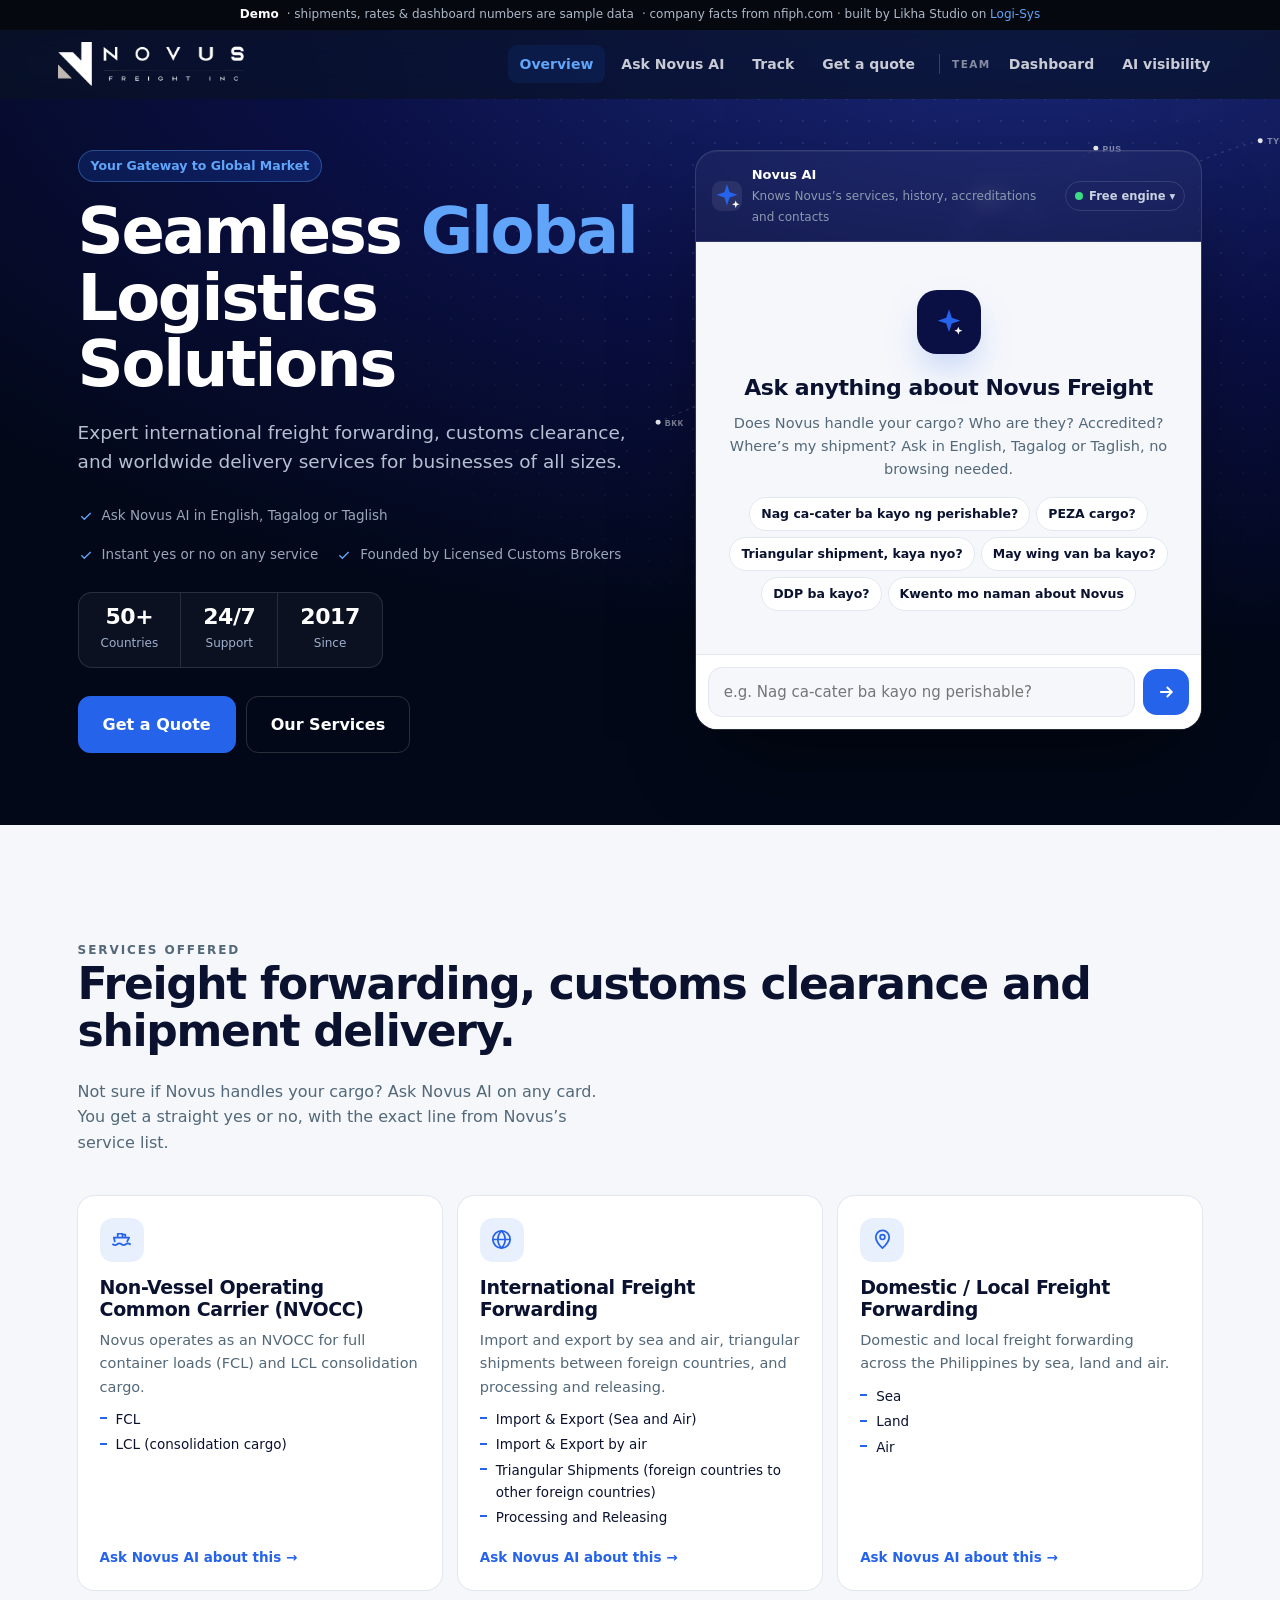
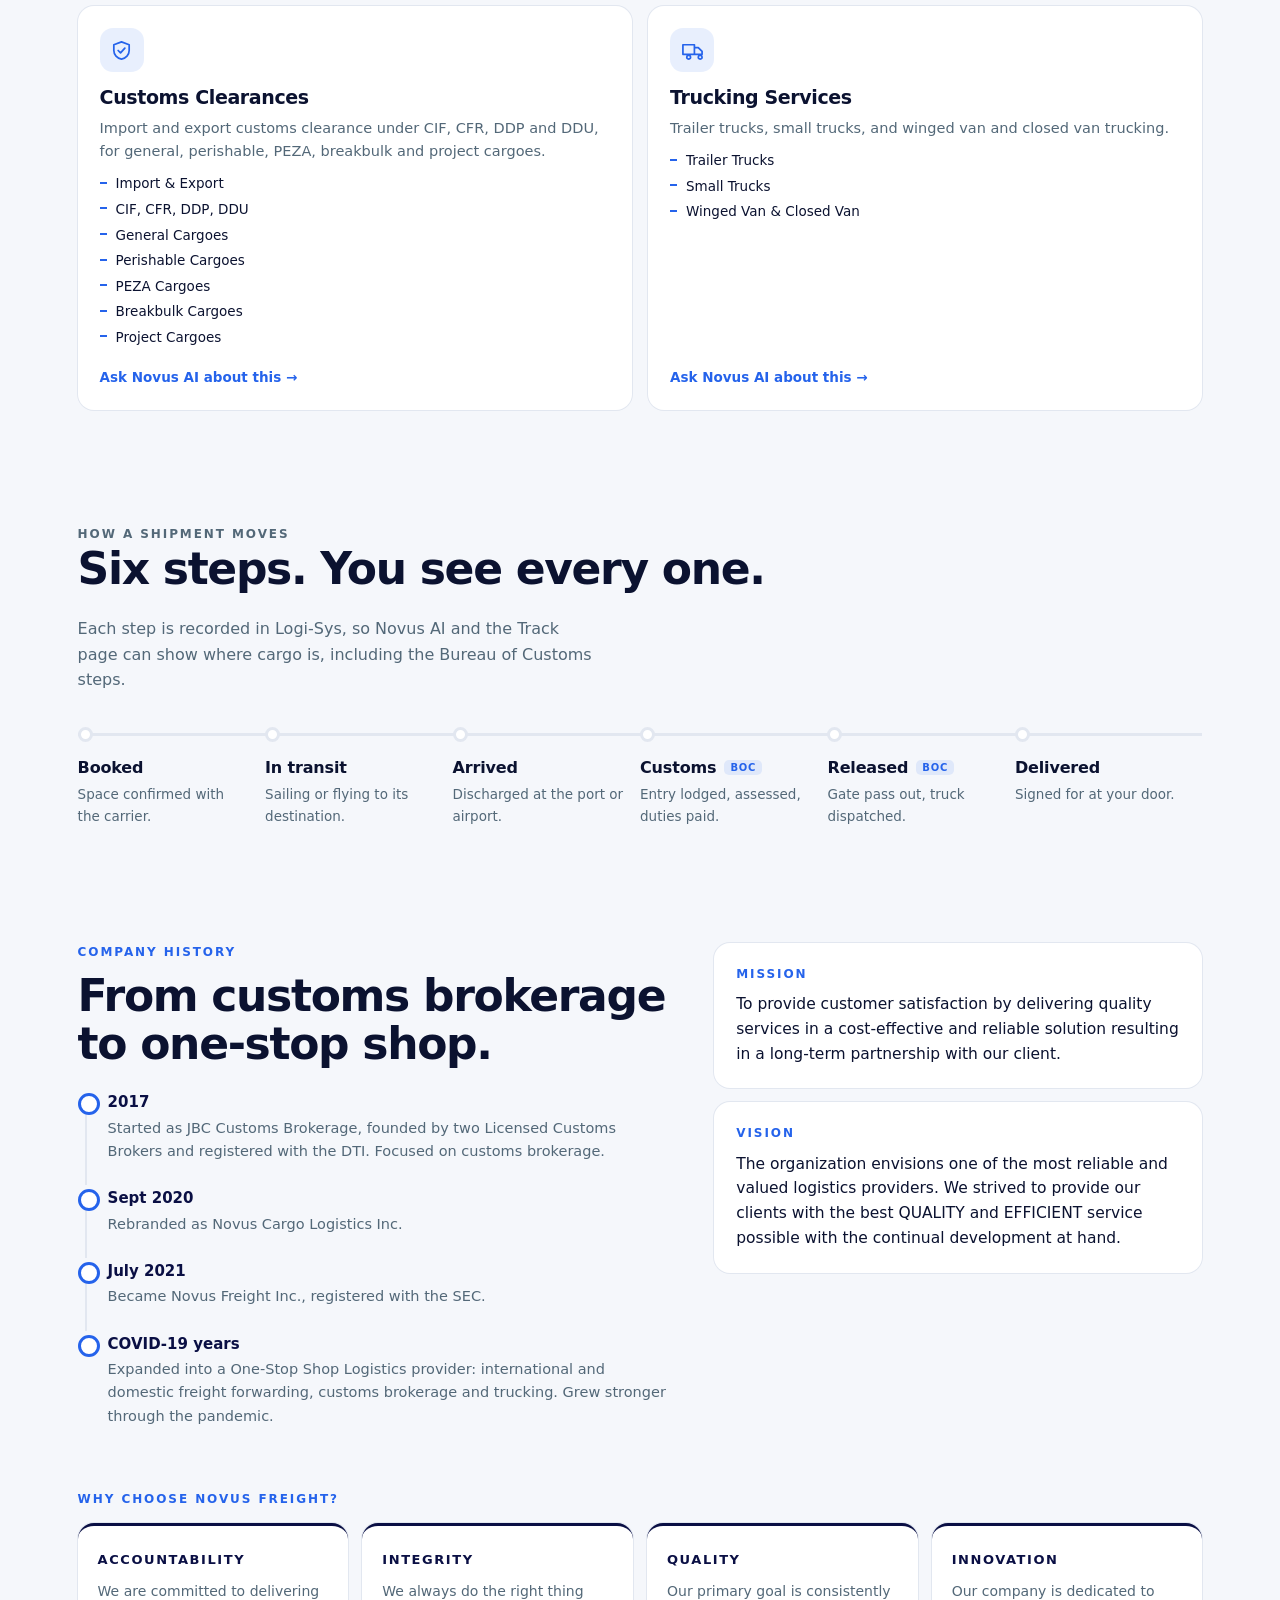
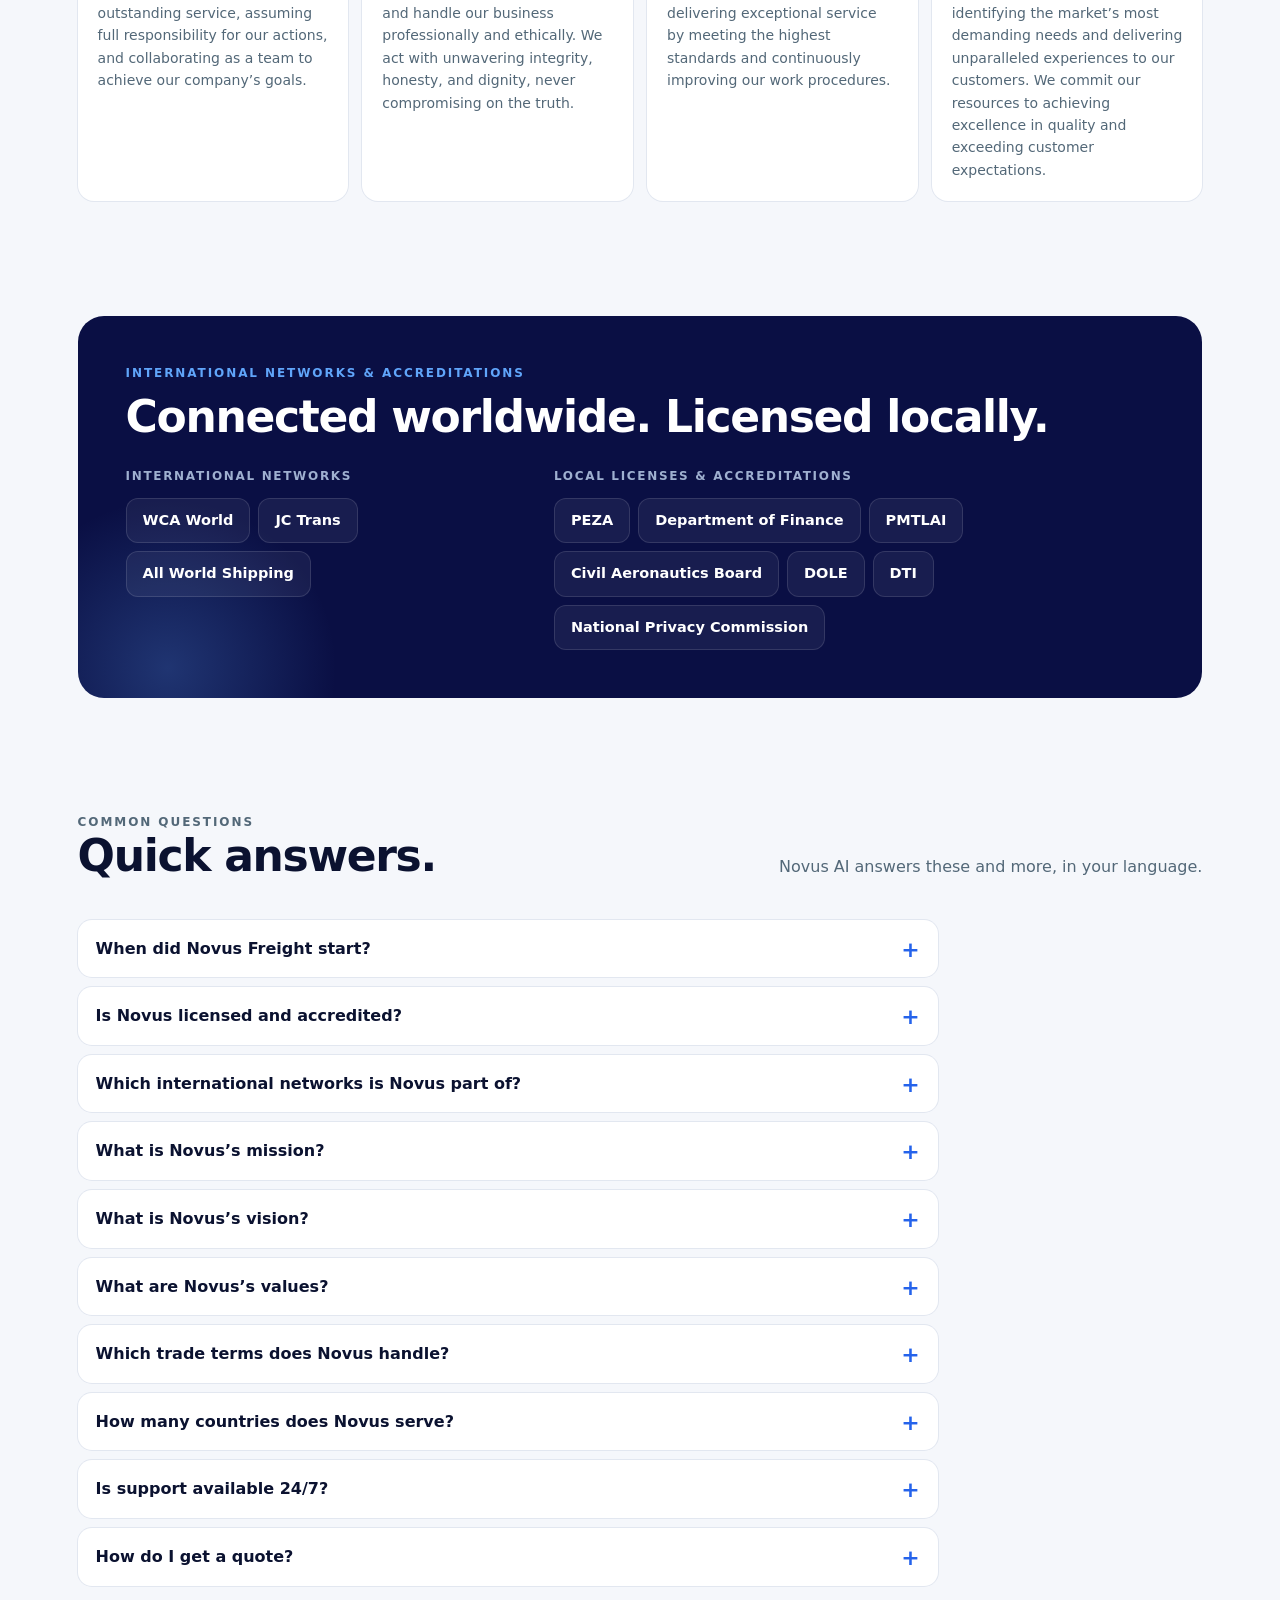
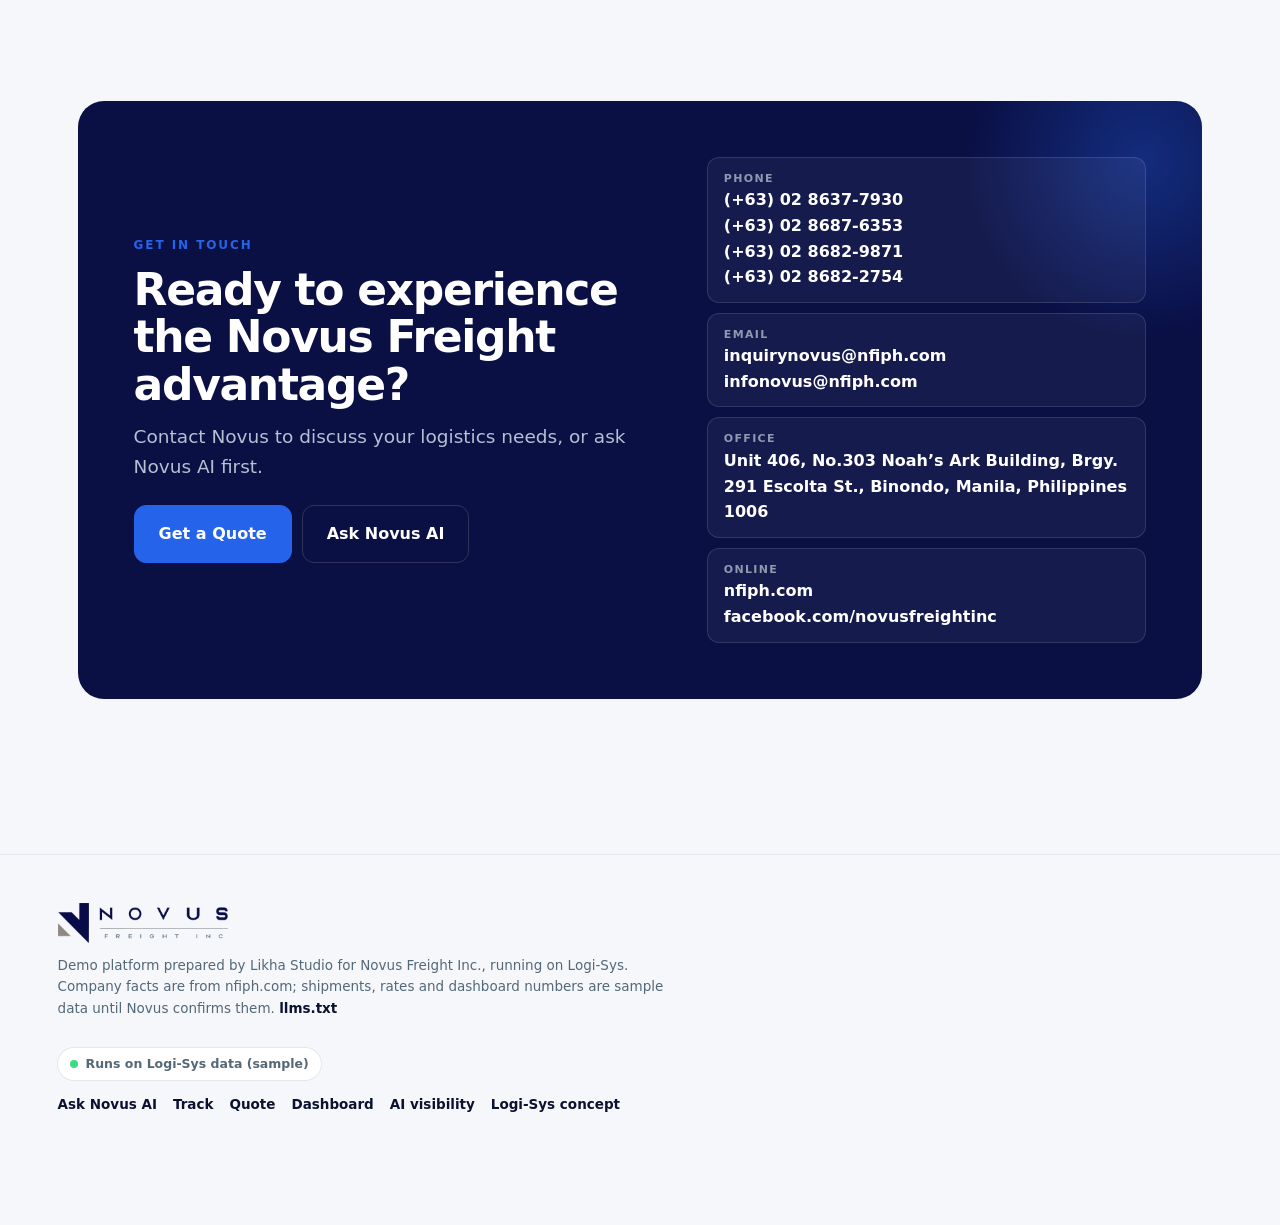
==== commit 863df9ae: "Novus demo: switch to Novus Freight Inc.'s real facts, logo and brand - Company facts from nfiph.com" ====
--- a/novus/index.html
+++ b/novus/index.html
@@ -4,266 +4,289 @@
 <meta charset="utf-8">
 <meta name="viewport" content="width=device-width, initial-scale=1">
 <meta http-equiv="Content-Security-Policy" content="default-src 'self'; script-src 'self'; style-src 'self' 'unsafe-inline' https://fonts.googleapis.com; font-src 'self' data: https://fonts.gstatic.com; img-src 'self' data:; connect-src 'self'; object-src 'none'; base-uri 'self'; form-action 'self' mailto:">
-<title>Novus Freight · Sea, air and customs from the Philippines</title>
-<meta name="description" content="Novus Freight moves cargo by sea, air and land, clears it through the Bureau of Customs and delivers it to your door. Ask Novus AI in English, Tagalog or Taglish.">
+<title>Novus Freight Inc. · Seamless Global Logistics Solutions</title>
+<meta name="description" content="Novus Freight Inc. (Binondo, Manila): NVOCC, international and domestic freight forwarding, customs clearance and trucking. Ask Novus AI in English, Tagalog or Taglish.">
 <meta name="robots" content="noindex, nofollow">
-<meta name="theme-color" content="#0b1322">
-<link rel="icon" href="data:image/svg+xml,%3Csvg xmlns='http://www.w3.org/2000/svg' viewBox='0 0 32 32'%3E%3Crect width='32' height='32' rx='9' fill='%23ff6a2b'/%3E%3Cpath d='M10 22V10l12 12V10' stroke='%23fff' stroke-width='3' fill='none' stroke-linecap='round' stroke-linejoin='round'/%3E%3C/svg%3E">
+<meta name="theme-color" content="#0a0f44">
+<link rel="icon" href="assets/favicon.png" type="image/png">
 <link rel="alternate" type="text/plain" href="llms.txt" title="llms.txt">
 <link rel="preconnect" href="https://fonts.googleapis.com">
 <link rel="preconnect" href="https://fonts.gstatic.com" crossorigin>
-<link href="https://fonts.googleapis.com/css2?family=Manrope:wght@400;500;600;700;800&family=JetBrains+Mono:wght@400;500&display=swap" rel="stylesheet">
-<link rel="stylesheet" href="css/novus.css?v=1">
+<link href="https://fonts.googleapis.com/css2?family=Inter:wght@400;500;600;700;800&family=JetBrains+Mono:wght@400;500&display=swap" rel="stylesheet">
+<link rel="stylesheet" href="css/novus.css?v=2">
 <!--KB:jsonld--><script type="application/ld+json">
 {
  "@context": "https://schema.org",
  "@graph": [
   {
-   "@type": "Organization",
+   "@type": [
+    "Organization",
+    "LocalBusiness"
+   ],
    "@id": "https://garciaralphlawrence-svg.github.io/LogiSys-Demo/novus/#org",
-   "name": "Novus Freight",
-   "url": "https://garciaralphlawrence-svg.github.io/LogiSys-Demo/novus/",
-   "description": "Novus Freight moves cargo by sea, air and land, clears it through the Bureau of Customs and delivers it to your door, across the Philippines and abroad.",
-   "telephone": "+63 2 8555 0100",
-   "email": "hello@novusfreight.example",
+   "name": "Novus Freight Inc.",
+   "alternateName": [
+    "Novus Freight",
+    "Novus",
+    "NFI"
+   ],
+   "url": "https://nfiph.com",
+   "logo": "https://garciaralphlawrence-svg.github.io/LogiSys-Demo/novus/assets/novus-logo.png",
+   "image": "https://garciaralphlawrence-svg.github.io/LogiSys-Demo/novus/assets/novus-logo.png",
+   "slogan": "Your Gateway to Global Market",
+   "description": "Expert international freight forwarding, customs clearance, and worldwide delivery services for businesses of all sizes. Novus-Freight Inc. is a reliable partner in the logistics industry, providing administrative support for freight forwarding, customs brokerage, and other markets. The company’s services ensure a seamless and efficient flow of goods across borders. Novus-Freight Inc. is committed to excellence, tailoring services to meet clients’ specific needs, and delivering innovative solutions with a team of seasoned professionals. Local licenses and accreditations: PEZA, Department of Finance, PMTLAI, Civil Aeronautics Board, DOLE, DTI, National Privacy Commission.",
+   "foundingDate": "2017",
+   "telephone": "(+63) 02 8637-7930",
+   "email": "inquirynovus@nfiph.com",
    "address": {
     "@type": "PostalAddress",
-    "streetAddress": "Sample address · Port Area, Manila, Philippines",
-    "addressLocality": "Manila",
+    "streetAddress": "Unit 406, No.303 Noah’s Ark Building, Brgy. 291 Escolta St.",
+    "addressLocality": "Binondo, Manila",
     "addressRegion": "Metro Manila",
+    "postalCode": "1006",
     "addressCountry": "PH"
    },
-   "areaServed": [
-    "Philippines",
-    "Japan",
-    "China",
-    "Hong Kong",
-    "South Korea",
-    "Taiwan",
-    "Singapore",
-    "Vietnam",
-    "Thailand",
-    "Malaysia",
-    "Indonesia",
-    "United States",
-    "Europe",
-    "Australia",
-    "Middle East"
-   ],
+   "sameAs": [
+    "https://nfiph.com",
+    "https://facebook.com/novusfreightinc"
+   ],
+   "areaServed": "Worldwide",
    "knowsAbout": [
-    "Sea freight · FCL",
-    "Sea freight · LCL consolidation",
-    "Air freight",
-    "Customs brokerage (BOC e2m)",
-    "Trucking and delivery",
-    "Warehousing",
-    "Door-to-door",
-    "Project and heavy cargo",
-    "PEZA and ecozone shipments",
-    "Import and export permits"
-   ],
-   "contactPoint": {
-    "@type": "ContactPoint",
-    "telephone": "+63 2 8555 0100",
-    "email": "hello@novusfreight.example",
-    "contactType": "customer service",
-    "availableLanguage": [
-     "English",
-     "Filipino"
+    "Non-Vessel Operating Common Carrier (NVOCC)",
+    "International Freight Forwarding",
+    "Domestic / Local Freight Forwarding",
+    "Customs Clearances",
+    "Trucking Services"
+   ],
+   "memberOf": [
+    {
+     "@type": "Organization",
+     "name": "WCA World"
+    },
+    {
+     "@type": "Organization",
+     "name": "JC Trans"
+    },
+    {
+     "@type": "Organization",
+     "name": "All World Shipping"
+    }
+   ],
+   "contactPoint": [
+    {
+     "@type": "ContactPoint",
+     "telephone": "(+63) 02 8637-7930",
+     "email": "inquirynovus@nfiph.com",
+     "contactType": "customer service",
+     "availableLanguage": [
+      "English",
+      "Filipino"
+     ]
+    },
+    {
+     "@type": "ContactPoint",
+     "telephone": "(+63) 02 8687-6353",
+     "email": "inquirynovus@nfiph.com",
+     "contactType": "customer service",
+     "availableLanguage": [
+      "English",
+      "Filipino"
+     ]
+    },
+    {
+     "@type": "ContactPoint",
+     "telephone": "(+63) 02 8682-9871",
+     "email": "inquirynovus@nfiph.com",
+     "contactType": "customer service",
+     "availableLanguage": [
+      "English",
+      "Filipino"
+     ]
+    },
+    {
+     "@type": "ContactPoint",
+     "telephone": "(+63) 02 8682-2754",
+     "email": "inquirynovus@nfiph.com",
+     "contactType": "customer service",
+     "availableLanguage": [
+      "English",
+      "Filipino"
+     ]
+    }
+   ],
+   "hasOfferCatalog": {
+    "@type": "OfferCatalog",
+    "name": "Services",
+    "itemListElement": [
+     {
+      "@type": "Offer",
+      "itemOffered": {
+       "@id": "https://garciaralphlawrence-svg.github.io/LogiSys-Demo/novus/#svc-nvocc"
+      }
+     },
+     {
+      "@type": "Offer",
+      "itemOffered": {
+       "@id": "https://garciaralphlawrence-svg.github.io/LogiSys-Demo/novus/#svc-international"
+      }
+     },
+     {
+      "@type": "Offer",
+      "itemOffered": {
+       "@id": "https://garciaralphlawrence-svg.github.io/LogiSys-Demo/novus/#svc-domestic"
+      }
+     },
+     {
+      "@type": "Offer",
+      "itemOffered": {
+       "@id": "https://garciaralphlawrence-svg.github.io/LogiSys-Demo/novus/#svc-customs"
+      }
+     },
+     {
+      "@type": "Offer",
+      "itemOffered": {
+       "@id": "https://garciaralphlawrence-svg.github.io/LogiSys-Demo/novus/#svc-trucking"
+      }
+     }
     ]
    }
   },
   {
    "@type": "Service",
-   "name": "Sea freight · FCL",
-   "serviceType": "Sea freight service",
-   "description": "Full container loads (20ft, 40ft, 40ft high cube and reefer) for import and export, door to door or port to port.",
+   "@id": "https://garciaralphlawrence-svg.github.io/LogiSys-Demo/novus/#svc-nvocc",
+   "name": "Non-Vessel Operating Common Carrier (NVOCC)",
+   "serviceType": "Non-Vessel Operating Common Carrier (NVOCC)",
+   "description": "Novus operates as an NVOCC for full container loads (FCL) and LCL consolidation cargo. Includes: FCL; LCL (consolidation cargo).",
    "provider": {
     "@id": "https://garciaralphlawrence-svg.github.io/LogiSys-Demo/novus/#org"
    },
-   "areaServed": "Philippines",
-   "url": "https://garciaralphlawrence-svg.github.io/LogiSys-Demo/novus/#svc-sea-fcl"
+   "areaServed": "Worldwide"
   },
   {
    "@type": "Service",
-   "name": "Sea freight · LCL consolidation",
-   "serviceType": "Sea freight service",
-   "description": "Pay only for the space you use. Your cargo shares a container with other shippers, priced per cubic meter (CBM).",
+   "@id": "https://garciaralphlawrence-svg.github.io/LogiSys-Demo/novus/#svc-international",
+   "name": "International Freight Forwarding",
+   "serviceType": "International Freight Forwarding",
+   "description": "Import and export by sea and air, triangular shipments between foreign countries, and processing and releasing. Includes: Import & Export (Sea and Air); Import & Export by air; Triangular Shipments (foreign countries to other foreign countries); Processing and Releasing.",
    "provider": {
     "@id": "https://garciaralphlawrence-svg.github.io/LogiSys-Demo/novus/#org"
    },
-   "areaServed": "Philippines",
-   "url": "https://garciaralphlawrence-svg.github.io/LogiSys-Demo/novus/#svc-sea-lcl"
+   "areaServed": "Worldwide"
   },
   {
    "@type": "Service",
-   "name": "Air freight",
-   "serviceType": "Air freight service",
-   "description": "Fast import and export by air through NAIA and Clark, priced per chargeable kilogram.",
+   "@id": "https://garciaralphlawrence-svg.github.io/LogiSys-Demo/novus/#svc-domestic",
+   "name": "Domestic / Local Freight Forwarding",
+   "serviceType": "Domestic / Local Freight Forwarding",
+   "description": "Domestic and local freight forwarding across the Philippines by sea, land and air. Includes: Sea; Land; Air.",
    "provider": {
     "@id": "https://garciaralphlawrence-svg.github.io/LogiSys-Demo/novus/#org"
    },
-   "areaServed": "Philippines",
-   "url": "https://garciaralphlawrence-svg.github.io/LogiSys-Demo/novus/#svc-air"
+   "areaServed": "Philippines"
   },
   {
    "@type": "Service",
-   "name": "Customs brokerage (BOC e2m)",
-   "serviceType": "Customs freight service",
-   "description": "Licensed customs brokers prepare and lodge your import or export entry in BOC e2m, compute duties and taxes and follow it through to release.",
+   "@id": "https://garciaralphlawrence-svg.github.io/LogiSys-Demo/novus/#svc-customs",
+   "name": "Customs Clearances",
+   "serviceType": "Customs Clearances",
+   "description": "Import and export customs clearance under CIF, CFR, DDP and DDU, for general, perishable, PEZA, breakbulk and project cargoes. Includes: Import & Export; CIF, CFR, DDP, DDU; General Cargoes; Perishable Cargoes; PEZA Cargoes; Breakbulk Cargoes; Project Cargoes.",
    "provider": {
     "@id": "https://garciaralphlawrence-svg.github.io/LogiSys-Demo/novus/#org"
    },
-   "areaServed": "Philippines",
-   "url": "https://garciaralphlawrence-svg.github.io/LogiSys-Demo/novus/#svc-customs"
+   "areaServed": "Worldwide"
   },
   {
    "@type": "Service",
-   "name": "Trucking and delivery",
-   "serviceType": "Land freight service",
-   "description": "Container haulage and closed-van trucking from the port or airport to your warehouse, across Luzon and in Cebu and Davao.",
+   "@id": "https://garciaralphlawrence-svg.github.io/LogiSys-Demo/novus/#svc-trucking",
+   "name": "Trucking Services",
+   "serviceType": "Trucking Services",
+   "description": "Trailer trucks, small trucks, and winged van and closed van trucking. Includes: Trailer Trucks; Small Trucks; Winged Van & Closed Van.",
    "provider": {
     "@id": "https://garciaralphlawrence-svg.github.io/LogiSys-Demo/novus/#org"
    },
-   "areaServed": "Philippines",
-   "url": "https://garciaralphlawrence-svg.github.io/LogiSys-Demo/novus/#svc-trucking"
-  },
-  {
-   "@type": "Service",
-   "name": "Warehousing",
-   "serviceType": "Land freight service",
-   "description": "Short and long-term storage near the Manila ports, with pallet in and out and inventory reports.",
-   "provider": {
-    "@id": "https://garciaralphlawrence-svg.github.io/LogiSys-Demo/novus/#org"
-   },
-   "areaServed": "Philippines",
-   "url": "https://garciaralphlawrence-svg.github.io/LogiSys-Demo/novus/#svc-warehousing"
-  },
-  {
-   "@type": "Service",
-   "name": "Door-to-door",
-   "serviceType": "Land freight service",
-   "description": "One quote, one contact: pickup from your supplier abroad, freight, customs clearance and delivery to your door.",
-   "provider": {
-    "@id": "https://garciaralphlawrence-svg.github.io/LogiSys-Demo/novus/#org"
-   },
-   "areaServed": "Philippines",
-   "url": "https://garciaralphlawrence-svg.github.io/LogiSys-Demo/novus/#svc-door-to-door"
-  },
-  {
-   "@type": "Service",
-   "name": "Project and heavy cargo",
-   "serviceType": "Special freight service",
-   "description": "Machinery, oversized and heavy-lift cargo, planned end to end, from flat racks and break-bulk to site delivery.",
-   "provider": {
-    "@id": "https://garciaralphlawrence-svg.github.io/LogiSys-Demo/novus/#org"
-   },
-   "areaServed": "Philippines",
-   "url": "https://garciaralphlawrence-svg.github.io/LogiSys-Demo/novus/#svc-project-cargo"
-  },
-  {
-   "@type": "Service",
-   "name": "PEZA and ecozone shipments",
-   "serviceType": "Customs freight service",
-   "description": "Shipments for PEZA and Freeport locators, with the boat note, transfer and ecozone permits handled together with customs.",
-   "provider": {
-    "@id": "https://garciaralphlawrence-svg.github.io/LogiSys-Demo/novus/#org"
-   },
-   "areaServed": "Philippines",
-   "url": "https://garciaralphlawrence-svg.github.io/LogiSys-Demo/novus/#svc-peza"
-  },
-  {
-   "@type": "Service",
-   "name": "Import and export permits",
-   "serviceType": "Customs freight service",
-   "description": "We help secure the permits regulated goods need before they ship: FDA, BPI, BFAR, NTC, DTI PS/ICC and similar.",
-   "provider": {
-    "@id": "https://garciaralphlawrence-svg.github.io/LogiSys-Demo/novus/#org"
-   },
-   "areaServed": "Philippines",
-   "url": "https://garciaralphlawrence-svg.github.io/LogiSys-Demo/novus/#svc-permits"
+   "areaServed": "Worldwide"
   },
   {
    "@type": "FAQPage",
    "mainEntity": [
     {
      "@type": "Question",
-     "name": "Do you handle small shipments?",
-     "acceptedAnswer": {
-      "@type": "Answer",
-      "text": "Yes. Use sea LCL from 1 CBM, or air freight from 45 kg. Many of our clients are SMEs and online sellers importing for the first time."
-     }
-    },
-    {
-     "@type": "Question",
-     "name": "I’m importing for the first time. Where do I start?",
-     "acceptedAnswer": {
-      "@type": "Answer",
-      "text": "Send us your supplier’s invoice and packing list. We check if your goods need a permit, register you as an importer with BOC if needed, and give you an all-in quote before anything ships."
-     }
-    },
-    {
-     "@type": "Question",
-     "name": "Can you compute my duties and taxes?",
-     "acceptedAnswer": {
-      "@type": "Answer",
-      "text": "Yes. Our brokers compute duties, VAT and other taxes from your invoice and the tariff code before you pay, so there are no surprises at release."
-     }
-    },
-    {
-     "@type": "Question",
-     "name": "How long does customs clearance take?",
-     "acceptedAnswer": {
-      "@type": "Answer",
-      "text": "Most complete, green-lane entries clear in 2 to 4 working days after the vessel arrives. Yellow or red lane, missing permits or holds take longer, and we tell you the moment that happens."
-     }
-    },
-    {
-     "@type": "Question",
-     "name": "What does “assessment” or “lane” mean in customs?",
-     "acceptedAnswer": {
-      "@type": "Answer",
-      "text": "After your entry is lodged, BOC assesses it and assigns a lane. Green lane means no inspection, so it moves straight to duty payment and release. Yellow means a document check; red means a physical exam of the cargo. Novus follows up at every step."
-     }
-    },
-    {
-     "@type": "Question",
-     "name": "How do I pay?",
-     "acceptedAnswer": {
-      "@type": "Answer",
-      "text": "We bill per shipment by bank transfer. Credit terms are available for regular accounts after review."
-     }
-    },
-    {
-     "@type": "Question",
-     "name": "Can my cargo be insured?",
-     "acceptedAnswer": {
-      "@type": "Answer",
-      "text": "Yes. We can arrange cargo insurance on request. Ask for it when you request your quote."
-     }
-    },
-    {
-     "@type": "Question",
-     "name": "Do you ship dangerous goods?",
-     "acceptedAnswer": {
-      "@type": "Answer",
-      "text": "Yes, on request, with the proper safety data sheet (MSDS), packing and declaration. Some classes need carrier approval first, so tell us early."
-     }
-    },
-    {
-     "@type": "Question",
-     "name": "How do I track my shipment?",
-     "acceptedAnswer": {
-      "@type": "Answer",
-      "text": "Type your Novus tracking number (it starts with NVF-) on the Track page or right here in the chat. You’ll see every step, including the BOC customs steps."
-     }
-    },
-    {
-     "@type": "Question",
-     "name": "How fast can I get a quote?",
-     "acceptedAnswer": {
-      "@type": "Answer",
-      "text": "You get a ballpark right away on our quote page. A confirmed written quote usually follows within one working day."
+     "name": "When did Novus Freight start?",
+     "acceptedAnswer": {
+      "@type": "Answer",
+      "text": "Novus began in 2017 as JBC Customs Brokerage, founded by two Licensed Customs Brokers and registered with the DTI. It rebranded in September 2020 as Novus Cargo Logistics Inc. and became Novus Freight Inc. in July 2021, registered with the SEC."
+     }
+    },
+    {
+     "@type": "Question",
+     "name": "Is Novus licensed and accredited?",
+     "acceptedAnswer": {
+      "@type": "Answer",
+      "text": "Yes. Novus lists these local licenses and accreditations: PEZA, Department of Finance, PMTLAI, Civil Aeronautics Board, DOLE, DTI and the National Privacy Commission. Novus Freight Inc. is registered with the SEC."
+     }
+    },
+    {
+     "@type": "Question",
+     "name": "Which international networks is Novus part of?",
+     "acceptedAnswer": {
+      "@type": "Answer",
+      "text": "Novus is connected to the WCA World, JC Trans and All World Shipping networks, which link it to logistics partners worldwide."
+     }
+    },
+    {
+     "@type": "Question",
+     "name": "What is Novus’s mission?",
+     "acceptedAnswer": {
+      "@type": "Answer",
+      "text": "To provide customer satisfaction by delivering quality services in a cost-effective and reliable solution resulting in a long-term partnership with our client."
+     }
+    },
+    {
+     "@type": "Question",
+     "name": "What is Novus’s vision?",
+     "acceptedAnswer": {
+      "@type": "Answer",
+      "text": "The organization envisions one of the most reliable and valued logistics providers, providing clients with the best quality and efficient service possible, with continual development."
+     }
+    },
+    {
+     "@type": "Question",
+     "name": "What are Novus’s values?",
+     "acceptedAnswer": {
+      "@type": "Answer",
+      "text": "Accountability, Integrity, Quality and Innovation. Novus takes full responsibility for its work, acts ethically, holds itself to high standards and keeps improving to meet clients’ most demanding needs."
+     }
+    },
+    {
+     "@type": "Question",
+     "name": "Which trade terms does Novus handle?",
+     "acceptedAnswer": {
+      "@type": "Answer",
+      "text": "Novus’s customs clearance covers shipments under CIF, CFR, DDP and DDU."
+     }
+    },
+    {
+     "@type": "Question",
+     "name": "How many countries does Novus serve?",
+     "acceptedAnswer": {
+      "@type": "Answer",
+      "text": "Novus’s website lists 50+ countries, served through its international networks (WCA World, JC Trans and All World Shipping). For a specific port or route, the team confirms the routing."
+     }
+    },
+    {
+     "@type": "Question",
+     "name": "Is support available 24/7?",
+     "acceptedAnswer": {
+      "@type": "Answer",
+      "text": "Novus’s website lists 24/7 support. You can also reach the team at (+63) 02 8637-7930 or inquirynovus@nfiph.com."
+     }
+    },
+    {
+     "@type": "Question",
+     "name": "How do I get a quote?",
+     "acceptedAnswer": {
+      "@type": "Answer",
+      "text": "Send your shipment details through the quote form or email inquirynovus@nfiph.com. Novus replies with the actual rate for your shipment."
      }
     }
    ]
@@ -275,9 +298,9 @@
 <body data-page="overview">
 
 <header class="nav" data-dark="1">
-  <a class="brand" href="index.html" aria-label="Novus Freight home">
-    <svg viewBox="0 0 32 32" aria-hidden="true"><rect width="32" height="32" rx="9" style="fill:var(--accent)"/><path d="M10 22V10l12 12V10" stroke="#fff" stroke-width="3" fill="none" stroke-linecap="round" stroke-linejoin="round"/></svg>
-    <span>Novus Freight<small>Placeholder wordmark</small></span>
+  <a class="brand" href="index.html" aria-label="Novus Freight Inc. home">
+    <img class="logo-dark" src="assets/novus-lockup.png" alt="Novus Freight Inc." width="170" height="40">
+    <img class="logo-light" src="assets/novus-lockup-light.png" alt="" width="170" height="40">
   </a>
   <nav class="links" aria-label="Main">
     <a href="index.html" aria-current="page">Overview</a>
@@ -301,23 +324,28 @@
   <svg class="hero-lanes" id="heroLanes" viewBox="0 0 800 560" aria-hidden="true"></svg>
   <div class="wrap hero-in">
     <div>
-      <p class="eyebrow">Freight forwarder &amp; customs broker · Philippines</p>
-      <h1 class="h1">Ask Novus about<br>your cargo. <em>Get the answer now.</em></h1>
-      <p class="lead" data-kb="company.oneLiner">Novus Freight moves cargo by sea, air and land, clears it through the Bureau of Customs and delivers it to your door.</p>
+      <p class="tag-pill" data-kb="company.tagline">Your Gateway to Global Market</p>
+      <h1 class="h1">Seamless <em>Global</em><br>Logistics Solutions</h1>
+      <p class="lead" data-kb="company.oneLiner">Expert international freight forwarding, customs clearance, and worldwide delivery services for businesses of all sizes.</p>
       <div class="hero-meta">
-        <span><svg viewBox="0 0 24 24" aria-hidden="true"><path d="M5 12.5l4.5 4.5L19 7.5"/></svg>Answers in English, Tagalog or Taglish</span>
-        <span><svg viewBox="0 0 24 24" aria-hidden="true"><path d="M5 12.5l4.5 4.5L19 7.5"/></svg>Live tracking with BOC steps</span>
-        <span><svg viewBox="0 0 24 24" aria-hidden="true"><path d="M5 12.5l4.5 4.5L19 7.5"/></svg>Instant ballpark quotes</span>
+        <span><svg viewBox="0 0 24 24" aria-hidden="true"><path d="M5 12.5l4.5 4.5L19 7.5"/></svg>Ask Novus AI in English, Tagalog or Taglish</span>
+        <span><svg viewBox="0 0 24 24" aria-hidden="true"><path d="M5 12.5l4.5 4.5L19 7.5"/></svg>Instant yes or no on any service</span>
+        <span><svg viewBox="0 0 24 24" aria-hidden="true"><path d="M5 12.5l4.5 4.5L19 7.5"/></svg>Founded by Licensed Customs Brokers</span>
       </div>
-      <div style="display:flex;gap:10px;margin-top:30px;flex-wrap:wrap">
-        <a class="btn lg" href="quote.html">Get a quote</a>
-        <a class="btn lg ghost" href="track.html" style="color:#fff">Track a shipment</a>
+      <div class="hero-stats">
+        <div><b>50+</b><small>Countries</small></div>
+        <div><b>24/7</b><small>Support</small></div>
+        <div><b>2017</b><small>Since</small></div>
       </div>
-    </div>
-    <div class="console" id="heroConsole" style="height:min(560px,calc(100svh - 190px));min-height:470px">
+      <div style="display:flex;gap:10px;margin-top:28px;flex-wrap:wrap">
+        <a class="btn lg" href="quote.html">Get a Quote</a>
+        <a class="btn lg ghost" href="#services" style="color:#fff">Our Services</a>
+      </div>
+    </div>
+    <div class="console" id="heroConsole" style="height:min(580px,calc(100svh - 170px));min-height:480px">
       <div class="console-head" style="color:#fff">
         <span class="av" style="width:30px;height:30px;border-radius:9px;background:rgba(255,255,255,.08);display:grid;place-items:center" id="heroAv"></span>
-        <div class="grow"><b>Novus AI</b><br><small>Knows Novus’s services, rates, ports and shipments</small></div>
+        <div class="grow"><b>Novus AI</b><br><small>Knows Novus’s services, history, accreditations and contacts</small></div>
         <span id="heroEngine"></span>
       </div>
       <div id="heroChat" style="flex:1;min-height:0;display:flex;flex-direction:column;background:var(--paper)"></div>
@@ -328,10 +356,10 @@
 <section class="sec" id="services">
   <div class="wrap">
     <div class="sec-head reveal">
-      <div><p class="eyebrow">What Novus handles</p><h2 class="h2">One team, from booking<br>to your door.</h2></div>
-      <p>Not sure if Novus handles your cargo? Ask Novus AI on any card. You get a straight yes or no, with the details.</p>
-    </div>
-    <div class="svc-grid reveal" id="svcGrid"><!--KB:services--><article class="svc" id="svc-sea-fcl"><div class="svc-ic"><svg viewBox="0 0 24 24" aria-hidden="true"><path d="M3 17c1.5 1.2 3 1.2 4.5 0s3-1.2 4.5 0 3 1.2 4.5 0 3-1.2 4.5 0M5 14l-1-4h16l-2 4M8 10V6h5v4M13 7h3v3"/></svg></div><p class="svc-g">Sea</p><h3>Sea freight · FCL</h3><p>Full container loads (20ft, 40ft, 40ft high cube and reefer) for import and export, door to door or port to port.</p><ul><li>Space booking with major shipping lines</li><li>Import and export, Asia, US and Europe lanes</li><li>Container pickup, stuffing and return</li></ul><button class="svc-ask" type="button" data-ask="Do you handle Sea freight FCL?">Ask Novus AI about this <span aria-hidden="true">→</span></button></article><article class="svc" id="svc-sea-lcl"><div class="svc-ic"><svg viewBox="0 0 24 24" aria-hidden="true"><path d="M3 17c1.5 1.2 3 1.2 4.5 0s3-1.2 4.5 0 3 1.2 4.5 0 3-1.2 4.5 0M5 14l-1-4h16l-2 4M8 10V6h5v4M13 7h3v3"/></svg></div><p class="svc-g">Sea</p><h3>Sea freight · LCL consolidation</h3><p>Pay only for the space you use. Your cargo shares a container with other shippers, priced per cubic meter (CBM).</p><ul><li>Weekly consolidation from major Asian ports</li><li>Domestic LCL from Manila to Cebu and Davao</li><li>Minimum of 1 CBM</li></ul><button class="svc-ask" type="button" data-ask="Do you handle Sea freight LCL consolidation?">Ask Novus AI about this <span aria-hidden="true">→</span></button></article><article class="svc" id="svc-air"><div class="svc-ic"><svg viewBox="0 0 24 24" aria-hidden="true"><path d="M21 15.5 13.5 11V5.5a1.5 1.5 0 0 0-3 0V11L3 15.5V17l7.5-2.2V19L8.5 20.5V22l3.5-1 3.5 1v-1.5L13.5 19v-4.2L21 17z"/></svg></div><p class="svc-g">Air</p><h3>Air freight</h3><p>Fast import and export by air through NAIA and Clark, priced per chargeable kilogram.</p><ul><li>Consolidated and direct flights</li><li>Next-flight-out for urgent cargo</li><li>Dangerous goods on request, with proper declaration</li></ul><button class="svc-ask" type="button" data-ask="Do you handle Air freight?">Ask Novus AI about this <span aria-hidden="true">→</span></button></article><article class="svc" id="svc-customs"><div class="svc-ic"><svg viewBox="0 0 24 24" aria-hidden="true"><path d="M7 3h7l5 5v13H7zM14 3v5h5M10 13l2 2 4-4M10 18h6"/></svg></div><p class="svc-g">Customs</p><h3>Customs brokerage (BOC e2m)</h3><p>Licensed customs brokers prepare and lodge your import or export entry in BOC e2m, compute duties and taxes and follow it through to release.</p><ul><li>Import and export entries lodged in BOC e2m</li><li>Duty and tax computation before you pay</li><li>Assessment, payment and release follow-up</li></ul><button class="svc-ask" type="button" data-ask="Do you handle Customs brokerage?">Ask Novus AI about this <span aria-hidden="true">→</span></button></article><article class="svc" id="svc-trucking"><div class="svc-ic"><svg viewBox="0 0 24 24" aria-hidden="true"><path d="M2 6h12v10H2zM14 9h4l4 4v3h-8M6 19a2 2 0 1 0 0-.01M18 19a2 2 0 1 0 0-.01"/></svg></div><p class="svc-g">Land</p><h3>Trucking and delivery</h3><p>Container haulage and closed-van trucking from the port or airport to your warehouse, across Luzon and in Cebu and Davao.</p><ul><li>4-wheel and 6-wheel closed vans, 10-wheel wing vans</li><li>20ft and 40ft container trailers</li><li>Port and airport pull-outs</li></ul><button class="svc-ask" type="button" data-ask="Do you handle Trucking and delivery?">Ask Novus AI about this <span aria-hidden="true">→</span></button></article><article class="svc" id="svc-warehousing"><div class="svc-ic"><svg viewBox="0 0 24 24" aria-hidden="true"><path d="M2 6h12v10H2zM14 9h4l4 4v3h-8M6 19a2 2 0 1 0 0-.01M18 19a2 2 0 1 0 0-.01"/></svg></div><p class="svc-g">Land</p><h3>Warehousing</h3><p>Short and long-term storage near the Manila ports, with pallet in and out and inventory reports.</p><ul><li>Pallet storage, billed per pallet per month</li><li>Receiving, put-away and picking</li><li>Monthly inventory report</li></ul><button class="svc-ask" type="button" data-ask="Do you handle Warehousing?">Ask Novus AI about this <span aria-hidden="true">→</span></button></article><article class="svc" id="svc-door-to-door"><div class="svc-ic"><svg viewBox="0 0 24 24" aria-hidden="true"><path d="M2 6h12v10H2zM14 9h4l4 4v3h-8M6 19a2 2 0 1 0 0-.01M18 19a2 2 0 1 0 0-.01"/></svg></div><p class="svc-g">Land</p><h3>Door-to-door</h3><p>One quote, one contact: pickup from your supplier abroad, freight, customs clearance and delivery to your door.</p><ul><li>Supplier pickup through our overseas partners</li><li>Freight by sea or air</li><li>Customs clearance and duties handled</li></ul><button class="svc-ask" type="button" data-ask="Do you handle Door-to-door?">Ask Novus AI about this <span aria-hidden="true">→</span></button></article><article class="svc" id="svc-project-cargo"><div class="svc-ic"><svg viewBox="0 0 24 24" aria-hidden="true"><path d="M4 21V9l5-3v15M9 9l11-4M15 6.8V13M13 13h4v3h-4zM2 21h20"/></svg></div><p class="svc-g">Special</p><h3>Project and heavy cargo</h3><p>Machinery, oversized and heavy-lift cargo, planned end to end, from flat racks and break-bulk to site delivery.</p><ul><li>Route survey and lifting plan</li><li>Flat rack, open top and break-bulk</li><li>Permits and escorts for oversized trucks</li></ul><button class="svc-ask" type="button" data-ask="Do you handle Project and heavy cargo?">Ask Novus AI about this <span aria-hidden="true">→</span></button></article><article class="svc" id="svc-peza"><div class="svc-ic"><svg viewBox="0 0 24 24" aria-hidden="true"><path d="M7 3h7l5 5v13H7zM14 3v5h5M10 13l2 2 4-4M10 18h6"/></svg></div><p class="svc-g">Customs</p><h3>PEZA and ecozone shipments</h3><p>Shipments for PEZA and Freeport locators, with the boat note, transfer and ecozone permits handled together with customs.</p><ul><li>Ecozone transfer and boat note processing</li><li>Laguna, Cavite, Batangas and Clark ecozones</li><li>Subic and Clark Freeport shipments</li></ul><button class="svc-ask" type="button" data-ask="Do you handle PEZA and ecozone shipments?">Ask Novus AI about this <span aria-hidden="true">→</span></button></article><article class="svc" id="svc-permits"><div class="svc-ic"><svg viewBox="0 0 24 24" aria-hidden="true"><path d="M7 3h7l5 5v13H7zM14 3v5h5M10 13l2 2 4-4M10 18h6"/></svg></div><p class="svc-g">Customs</p><h3>Import and export permits</h3><p>We help secure the permits regulated goods need before they ship: FDA, BPI, BFAR, NTC, DTI PS/ICC and similar.</p><ul><li>Check which agency covers your product</li><li>Prepare and file permit applications</li><li>Follow up until the permit is out</li></ul><button class="svc-ask" type="button" data-ask="Do you handle Import and export permits?">Ask Novus AI about this <span aria-hidden="true">→</span></button></article><!--/KB:services--></div>
+      <div><p class="eyebrow">Services offered</p><h2 class="h2">Freight forwarding, customs clearance and shipment delivery.</h2></div>
+      <p>Not sure if Novus handles your cargo? Ask Novus AI on any card. You get a straight yes or no, with the exact line from Novus’s service list.</p>
+    </div>
+    <div class="svc-grid reveal" id="svcGrid"><!--KB:services--><article class="svc" id="svc-nvocc"><div class="svc-ic"><svg viewBox="0 0 24 24" aria-hidden="true"><path d="M3 17c1.5 1.2 3 1.2 4.5 0s3-1.2 4.5 0 3 1.2 4.5 0 3-1.2 4.5 0M5 14l-1-4h16l-2 4M8 10V6h5v4M13 7h3v3"/></svg></div><h3>Non-Vessel Operating Common Carrier (NVOCC)</h3><p>Novus operates as an NVOCC for full container loads (FCL) and LCL consolidation cargo.</p><ul><li>FCL</li><li>LCL (consolidation cargo)</li></ul><button class="svc-ask" type="button" data-ask="Does Novus offer NVOCC?">Ask Novus AI about this <span aria-hidden="true">→</span></button></article><article class="svc" id="svc-international"><div class="svc-ic"><svg viewBox="0 0 24 24" aria-hidden="true"><circle cx="12" cy="12" r="9"/><path d="M3 12h18M12 3c2.5 2.6 3.8 5.6 3.8 9s-1.3 6.4-3.8 9c-2.5-2.6-3.8-5.6-3.8-9S9.5 5.6 12 3z"/></svg></div><h3>International Freight Forwarding</h3><p>Import and export by sea and air, triangular shipments between foreign countries, and processing and releasing.</p><ul><li>Import &amp; Export (Sea and Air)</li><li>Import &amp; Export by air</li><li>Triangular Shipments (foreign countries to other foreign countries)</li><li>Processing and Releasing</li></ul><button class="svc-ask" type="button" data-ask="Does Novus offer International freight forwarding?">Ask Novus AI about this <span aria-hidden="true">→</span></button></article><article class="svc" id="svc-domestic"><div class="svc-ic"><svg viewBox="0 0 24 24" aria-hidden="true"><path d="M12 21s-7-6.2-7-11.5A7 7 0 0 1 19 9.5C19 14.8 12 21 12 21z"/><circle cx="12" cy="9.5" r="2.5"/></svg></div><h3>Domestic / Local Freight Forwarding</h3><p>Domestic and local freight forwarding across the Philippines by sea, land and air.</p><ul><li>Sea</li><li>Land</li><li>Air</li></ul><button class="svc-ask" type="button" data-ask="Does Novus offer Domestic freight forwarding?">Ask Novus AI about this <span aria-hidden="true">→</span></button></article><article class="svc" id="svc-customs"><div class="svc-ic"><svg viewBox="0 0 24 24" aria-hidden="true"><path d="M12 3l8 3v6c0 4.5-3.4 8.2-8 9-4.6-.8-8-4.5-8-9V6z"/><path d="M8.5 12l2.5 2.5 4.5-5"/></svg></div><h3>Customs Clearances</h3><p>Import and export customs clearance under CIF, CFR, DDP and DDU, for general, perishable, PEZA, breakbulk and project cargoes.</p><ul><li>Import &amp; Export</li><li>CIF, CFR, DDP, DDU</li><li>General Cargoes</li><li>Perishable Cargoes</li><li>PEZA Cargoes</li><li>Breakbulk Cargoes</li><li>Project Cargoes</li></ul><button class="svc-ask" type="button" data-ask="Does Novus offer Customs clearance?">Ask Novus AI about this <span aria-hidden="true">→</span></button></article><article class="svc" id="svc-trucking"><div class="svc-ic"><svg viewBox="0 0 24 24" aria-hidden="true"><path d="M2 6h12v10H2zM14 9h4l4 4v3h-8M6 19a2 2 0 1 0 0-.01M18 19a2 2 0 1 0 0-.01"/></svg></div><h3>Trucking Services</h3><p>Trailer trucks, small trucks, and winged van and closed van trucking.</p><ul><li>Trailer Trucks</li><li>Small Trucks</li><li>Winged Van &amp; Closed Van</li></ul><button class="svc-ask" type="button" data-ask="Does Novus offer Trucking?">Ask Novus AI about this <span aria-hidden="true">→</span></button></article><!--/KB:services--></div>
   </div>
 </section>
 
@@ -339,35 +367,50 @@
   <div class="wrap">
     <div class="sec-head reveal">
       <div><p class="eyebrow">How a shipment moves</p><h2 class="h2">Six steps. You see every one.</h2></div>
-      <p>Each step is recorded in Logi-Sys, so Novus AI and the Track page always show where your cargo is, including the Bureau of Customs steps.</p>
+      <p>Each step is recorded in Logi-Sys, so Novus AI and the Track page can show where cargo is, including the Bureau of Customs steps.</p>
     </div>
     <div class="flow" id="flow">
       <div class="flow-step"><i></i><b>Booked</b><p>Space confirmed with the carrier.</p></div>
-      <div class="flow-step"><i></i><b>In transit</b><p>Sailing or flying to the Philippines.</p></div>
+      <div class="flow-step"><i></i><b>In transit</b><p>Sailing or flying to its destination.</p></div>
       <div class="flow-step"><i></i><b>Arrived</b><p>Discharged at the port or airport.</p></div>
-      <div class="flow-step boc"><i></i><b>Customs</b><p>Entry lodged in e2m, assessed, duties paid.</p></div>
+      <div class="flow-step boc"><i></i><b>Customs</b><p>Entry lodged, assessed, duties paid.</p></div>
       <div class="flow-step boc"><i></i><b>Released</b><p>Gate pass out, truck dispatched.</p></div>
       <div class="flow-step"><i></i><b>Delivered</b><p>Signed for at your door.</p></div>
     </div>
   </div>
 </section>
 
-<section class="sec" id="coverage" style="padding-top:0">
-  <div class="wrap cover">
+<section class="sec" id="about" style="padding-top:0">
+  <div class="wrap story">
     <div class="reveal">
-      <p class="eyebrow">Where Novus works</p>
-      <h2 class="h2" style="margin:10px 0 14px">Philippine gateways, connected to Asia and beyond.</h2>
-      <p class="lead" style="margin-bottom:22px" data-kb="otherPortsNote">Other Philippine ports are handled through partner haulers on request.</p>
-      <ul class="ports" id="portList"><!--KB:ports--><li><b>Manila International Container Port (MICP)</b><span class="tag">Sea</span><small>Main container port for FCL and LCL imports and exports.</small></li><li><b>Port of Manila · South Harbor</b><span class="tag">Sea</span><small>Container and break-bulk cargo, including project cargo.</small></li><li><b>NAIA (Manila airport cargo)</b><span class="tag">Air</span><small>Air import and export.</small></li><li><b>Port of Cebu</b><span class="tag">Sea and air</span><small>Domestic LCL and FCL from Manila, plus international via Cebu.</small></li><li><b>Port of Davao (Sasa)</b><span class="tag">Sea</span><small>Domestic LCL and FCL from Manila, plus international via Davao.</small></li><li><b>Subic Bay Freeport</b><span class="tag">Sea</span><small>Freeport and container cargo for Central and North Luzon.</small></li><li><b>Clark (Freeport and airport)</b><span class="tag">Air</span><small>Air cargo and Freeport locators.</small></li><!--/KB:ports--></ul>
-    </div>
-    <div class="reveal"><svg class="ph-map" id="phMap" viewBox="0 0 420 520" role="img" aria-label="Novus port network in the Philippines (diagram)"></svg></div>
+      <p class="eyebrow">Company history</p>
+      <h2 class="h2" style="margin:10px 0 22px">From customs brokerage to one-stop shop.</h2>
+      <ol class="hist" id="histList"><!--KB:history--><li><b>2017</b><p>Started as JBC Customs Brokerage, founded by two Licensed Customs Brokers and registered with the DTI. Focused on customs brokerage.</p></li><li><b>Sept 2020</b><p>Rebranded as Novus Cargo Logistics Inc.</p></li><li><b>July 2021</b><p>Became Novus Freight Inc., registered with the SEC.</p></li><li><b>COVID-19 years</b><p>Expanded into a One-Stop Shop Logistics provider: international and domestic freight forwarding, customs brokerage and trucking. Grew stronger through the pandemic.</p></li><!--/KB:history--></ol>
+    </div>
+    <div class="reveal mv">
+      <div class="card"><p class="eyebrow">Mission</p><p class="mv-t" data-kb="company.mission"></p></div>
+      <div class="card"><p class="eyebrow">Vision</p><p class="mv-t" data-kb="company.vision"></p></div>
+    </div>
+  </div>
+  <div class="wrap" style="margin-top:40px">
+    <p class="eyebrow reveal">Why choose Novus Freight?</p>
+    <div class="vals reveal" id="valsGrid"><!--KB:values--><div class="val"><b>Accountability</b><p>We are committed to delivering outstanding service, assuming full responsibility for our actions, and collaborating as a team to achieve our company’s goals.</p></div><div class="val"><b>Integrity</b><p>We always do the right thing and handle our business professionally and ethically. We act with unwavering integrity, honesty, and dignity, never compromising on the truth.</p></div><div class="val"><b>Quality</b><p>Our primary goal is consistently delivering exceptional service by meeting the highest standards and continuously improving our work procedures.</p></div><div class="val"><b>Innovation</b><p>Our company is dedicated to identifying the market’s most demanding needs and delivering unparalleled experiences to our customers. We commit our resources to achieving excellence in quality and exceeding customer expectations.</p></div><!--/KB:values--></div>
+  </div>
+</section>
+
+<section class="sec" id="accreditations" style="padding-top:0">
+  <div class="wrap">
+    <div class="acc reveal">
+      <div class="acc-head"><p class="eyebrow">International networks &amp; accreditations</p><h2 class="h2">Connected worldwide. Licensed locally.</h2></div>
+      <div class="acc-grid" id="accGrid"><!--KB:accred--><div class="acc-col"><h3>International networks</h3><ul class="acc-list"><li>WCA World</li><li>JC Trans</li><li>All World Shipping</li></ul></div><div class="acc-col"><h3>Local licenses &amp; accreditations</h3><ul class="acc-list"><li>PEZA</li><li>Department of Finance</li><li>PMTLAI</li><li>Civil Aeronautics Board</li><li>DOLE</li><li>DTI</li><li>National Privacy Commission</li></ul></div><!--/KB:accred--></div>
+    </div>
   </div>
 </section>
 
 <section class="sec" id="faq" style="padding-top:0">
   <div class="wrap">
-    <div class="sec-head reveal"><div><p class="eyebrow">Common questions</p><h2 class="h2">Quick answers.</h2></div><p>Novus AI answers these and more, in your language. Ask it anything about Novus.</p></div>
-    <div class="faq-list reveal" id="faqList"><!--KB:faq--><details class="faq-i"><summary>Do you handle small shipments?</summary><p>Yes. Use sea LCL from 1 CBM, or air freight from 45 kg. Many of our clients are SMEs and online sellers importing for the first time.</p></details><details class="faq-i"><summary>I’m importing for the first time. Where do I start?</summary><p>Send us your supplier’s invoice and packing list. We check if your goods need a permit, register you as an importer with BOC if needed, and give you an all-in quote before anything ships.</p></details><details class="faq-i"><summary>Can you compute my duties and taxes?</summary><p>Yes. Our brokers compute duties, VAT and other taxes from your invoice and the tariff code before you pay, so there are no surprises at release.</p></details><details class="faq-i"><summary>How long does customs clearance take?</summary><p>Most complete, green-lane entries clear in 2 to 4 working days after the vessel arrives. Yellow or red lane, missing permits or holds take longer, and we tell you the moment that happens.</p></details><details class="faq-i"><summary>What does “assessment” or “lane” mean in customs?</summary><p>After your entry is lodged, BOC assesses it and assigns a lane. Green lane means no inspection, so it moves straight to duty payment and release. Yellow means a document check; red means a physical exam of the cargo. Novus follows up at every step.</p></details><details class="faq-i"><summary>How do I pay?</summary><p>We bill per shipment by bank transfer. Credit terms are available for regular accounts after review.</p></details><details class="faq-i"><summary>Can my cargo be insured?</summary><p>Yes. We can arrange cargo insurance on request. Ask for it when you request your quote.</p></details><details class="faq-i"><summary>Do you ship dangerous goods?</summary><p>Yes, on request, with the proper safety data sheet (MSDS), packing and declaration. Some classes need carrier approval first, so tell us early.</p></details><details class="faq-i"><summary>How do I track my shipment?</summary><p>Type your Novus tracking number (it starts with NVF-) on the Track page or right here in the chat. You’ll see every step, including the BOC customs steps.</p></details><details class="faq-i"><summary>How fast can I get a quote?</summary><p>You get a ballpark right away on our quote page. A confirmed written quote usually follows within one working day.</p></details><!--/KB:faq--></div>
+    <div class="sec-head reveal"><div><p class="eyebrow">Common questions</p><h2 class="h2">Quick answers.</h2></div><p>Novus AI answers these and more, in your language.</p></div>
+    <div class="faq-list reveal" id="faqList"><!--KB:faq--><details class="faq-i"><summary>When did Novus Freight start?</summary><p>Novus began in 2017 as JBC Customs Brokerage, founded by two Licensed Customs Brokers and registered with the DTI. It rebranded in September 2020 as Novus Cargo Logistics Inc. and became Novus Freight Inc. in July 2021, registered with the SEC.</p></details><details class="faq-i"><summary>Is Novus licensed and accredited?</summary><p>Yes. Novus lists these local licenses and accreditations: PEZA, Department of Finance, PMTLAI, Civil Aeronautics Board, DOLE, DTI and the National Privacy Commission. Novus Freight Inc. is registered with the SEC.</p></details><details class="faq-i"><summary>Which international networks is Novus part of?</summary><p>Novus is connected to the WCA World, JC Trans and All World Shipping networks, which link it to logistics partners worldwide.</p></details><details class="faq-i"><summary>What is Novus’s mission?</summary><p>To provide customer satisfaction by delivering quality services in a cost-effective and reliable solution resulting in a long-term partnership with our client.</p></details><details class="faq-i"><summary>What is Novus’s vision?</summary><p>The organization envisions one of the most reliable and valued logistics providers, providing clients with the best quality and efficient service possible, with continual development.</p></details><details class="faq-i"><summary>What are Novus’s values?</summary><p>Accountability, Integrity, Quality and Innovation. Novus takes full responsibility for its work, acts ethically, holds itself to high standards and keeps improving to meet clients’ most demanding needs.</p></details><details class="faq-i"><summary>Which trade terms does Novus handle?</summary><p>Novus’s customs clearance covers shipments under CIF, CFR, DDP and DDU.</p></details><details class="faq-i"><summary>How many countries does Novus serve?</summary><p>Novus’s website lists 50+ countries, served through its international networks (WCA World, JC Trans and All World Shipping). For a specific port or route, the team confirms the routing.</p></details><details class="faq-i"><summary>Is support available 24/7?</summary><p>Novus’s website lists 24/7 support. You can also reach the team at (+63) 02 8637-7930 or inquirynovus@nfiph.com.</p></details><details class="faq-i"><summary>How do I get a quote?</summary><p>Send your shipment details through the quote form or email inquirynovus@nfiph.com. Novus replies with the actual rate for your shipment.</p></details><!--/KB:faq--></div>
   </div>
 </section>
 
@@ -375,12 +418,12 @@
   <div class="wrap">
     <div class="band reveal">
       <div style="position:relative;z-index:1">
-        <p class="eyebrow">Talk to Novus</p>
-        <h2 class="h2" style="margin:10px 0 14px">Ready to ship?</h2>
-        <p class="lead">Get an instant ballpark online, then a confirmed written quote from the Novus team.</p>
-        <div style="display:flex;gap:10px;margin-top:24px;flex-wrap:wrap"><a class="btn lg" href="quote.html">Get a quote</a><a class="btn lg ghost" href="ask.html" style="color:#fff">Ask Novus AI</a></div>
+        <p class="eyebrow">Get in touch</p>
+        <h2 class="h2" style="margin:10px 0 14px">Ready to experience the Novus Freight advantage?</h2>
+        <p class="lead">Contact Novus to discuss your logistics needs, or ask Novus AI first.</p>
+        <div style="display:flex;gap:10px;margin-top:24px;flex-wrap:wrap"><a class="btn lg" href="quote.html">Get a Quote</a><a class="btn lg ghost" href="ask.html" style="color:#fff">Ask Novus AI</a></div>
       </div>
-      <ul class="contact-list" id="contactList"><!--KB:contact--><li><small>Call</small><a href="tel:+63285550100">+63 2 8555 0100</a></li><li><small>Viber / WhatsApp</small><a href="tel:+639175550100">+63 917 555 0100</a></li><li><small>Email</small><a href="mailto:hello@novusfreight.example">hello@novusfreight.example</a></li><li><small>Office hours</small><span>Monday to Friday, 8:00 AM to 5:00 PM · Saturday 8:00 AM to 12:00 NN</span></li><li><small>Office</small><span>Sample address · Port Area, Manila, Philippines</span></li><!--/KB:contact--></ul>
+      <ul class="contact-list" id="contactList"><!--KB:contact--><li><small>Phone</small><a href="tel:+63286377930">(+63) 02 8637-7930</a><a href="tel:+63286876353">(+63) 02 8687-6353</a><a href="tel:+63286829871">(+63) 02 8682-9871</a><a href="tel:+63286822754">(+63) 02 8682-2754</a></li><li><small>Email</small><a href="mailto:inquirynovus@nfiph.com">inquirynovus@nfiph.com</a><a href="mailto:infonovus@nfiph.com">infonovus@nfiph.com</a></li><li><small>Office</small><span>Unit 406, No.303 Noah’s Ark Building, Brgy. 291 Escolta St., Binondo, Manila, Philippines 1006</span></li><li><small>Online</small><a href="https://nfiph.com" rel="noopener">nfiph.com</a><a href="https://facebook.com/novusfreightinc" rel="noopener">facebook.com/novusfreightinc</a></li><!--/KB:contact--></ul>
     </div>
   </div>
 </section>
@@ -388,8 +431,8 @@
 
 <footer class="foot">
   <div>
-    <a class="brand" href="index.html"><svg viewBox="0 0 32 32" aria-hidden="true" style="width:26px;height:26px"><rect width="32" height="32" rx="9" style="fill:var(--accent)"/><path d="M10 22V10l12 12V10" stroke="#fff" stroke-width="3" fill="none" stroke-linecap="round" stroke-linejoin="round"/></svg><span>Novus Freight</span></a>
-    <p style="margin-top:12px">Demo platform prepared by Likha Studio to show what an AI layer on Logi-Sys can do for a freight forwarder. Company details, rates and shipments are sample data until Novus confirms them. <a href="llms.txt">llms.txt</a></p>
+    <img src="assets/novus-lockup.png" alt="Novus Freight Inc." width="170" height="40">
+    <p style="margin-top:12px">Demo platform prepared by Likha Studio for Novus Freight Inc., running on Logi-Sys. Company facts are from nfiph.com; shipments, rates and dashboard numbers are sample data until Novus confirms them. <a href="llms.txt">llms.txt</a></p>
   </div>
   <div style="display:grid;gap:14px;justify-items:start">
     <span class="powered"><span class="live-dot"></span>Runs on Logi-Sys data (sample)</span>
@@ -397,10 +440,10 @@
   </div>
 </footer>
 
-<script src="data/novus-kb.js?v=1"></script>
-<script src="js/templates.js?v=1"></script>
-<script src="js/engine.js?v=1"></script>
-<script src="js/site.js?v=1"></script>
-<script src="js/overview.js?v=1"></script>
+<script src="data/novus-kb.js?v=2"></script>
+<script src="js/templates.js?v=2"></script>
+<script src="js/engine.js?v=2"></script>
+<script src="js/site.js?v=2"></script>
+<script src="js/overview.js?v=2"></script>
 </body>
 </html>
--- a/novus/css/novus.css
+++ b/novus/css/novus.css
@@ -3,24 +3,28 @@
    Recolor the whole demo by changing the variables below.
    ===================================================================== */
 :root{
-  --ink:#0b1322;          /* deep ink: hero, sidebar, dark cards */
-  --ink-2:#121d33;
-  --ink-3:#1b2a47;
-  --accent:#ff6a2b;       /* the one confident accent */
-  --accent-2:#ff9561;
-  --accent-soft:rgba(255,106,43,.12);
-  --paper:#f6f5f1;        /* page background */
+  /* Novus Freight Inc. brand (sampled from the logo and nfiph.com) */
+  --ink:#0a0f44;          /* site navy: hero, sidebar, dark cards */
+  --ink-2:#070b47;        /* logo navy */
+  --ink-3:#1b2a7a;
+  --night:#020817;        /* near-black */
+  --accent:#2563eb;       /* site accent blue */
+  --accent-2:#60a5fa;     /* light blue */
+  --accent-soft:rgba(37,99,235,.10);
+  --grey:#8e8982;         /* logo warm grey (secondary) */
+  --slate:#536878;        /* logo slate */
+  --paper:#f5f7fb;
   --card:#ffffff;
-  --text:#121a2a;
-  --muted:#5b6475;
-  --line:#e7e4dd;
-  --line-d:rgba(255,255,255,.11);
-  --ok:#14965f; --ok-soft:rgba(20,150,95,.12);
-  --warn:#c98204; --warn-soft:rgba(217,142,4,.13);
-  --bad:#d14343; --bad-soft:rgba(209,67,67,.11);
+  --text:#0b1230;
+  --muted:#536878;
+  --line:#e2e7f0;
+  --line-d:rgba(255,255,255,.12);
+  --ok:#0f9b6c; --ok-soft:rgba(15,155,108,.11);
+  --warn:#b7791f; --warn-soft:rgba(183,121,31,.12);
+  --bad:#d14343; --bad-soft:rgba(209,67,67,.10);
   --r:16px;
   --pad:clamp(16px,4.5vw,64px);
-  --font:'Manrope',system-ui,-apple-system,'Segoe UI',sans-serif;
+  --font:'Inter',system-ui,-apple-system,'Segoe UI',Roboto,sans-serif;
   --mono:'JetBrains Mono',ui-monospace,Consolas,monospace;
   --ease:cubic-bezier(.2,.7,.2,1);
 }
@@ -46,6 +50,12 @@
 .nav.on-dark.scrolled{border-bottom-color:var(--line-d)}
 .brand{display:flex;align-items:center;gap:10px;text-decoration:none;flex:none}
 .brand svg{width:30px;height:30px}
+.brand img{height:44px;width:auto}
+.brand .logo-light{display:none}
+.nav.on-dark .brand .logo-dark{display:none}
+.nav.on-dark .brand .logo-light{display:block}
+.side .brand img{height:34px}
+.mtop .brand img{height:28px}
 .brand span{font-weight:800;font-size:18px;letter-spacing:-.02em;line-height:1}
 .brand small{display:block;font-weight:600;font-size:10.5px;letter-spacing:.18em;text-transform:uppercase;opacity:.6;margin-top:3px}
 .links{display:flex;gap:4px;align-items:center;margin-left:auto;font-size:14px;font-weight:600}
@@ -98,7 +108,7 @@
 @media (prefers-reduced-motion:reduce){.reveal{opacity:1;transform:none;transition:none}*{animation-duration:.01ms!important;animation-iteration-count:1!important}}
 
 /* ---------- HERO (overview) ---------- */
-.hero{position:relative;background:radial-gradient(110% 80% at 80% 0%,#1d2f52 0%,var(--ink) 55%);color:#fff;overflow:hidden;padding:150px 0 72px}
+.hero{position:relative;background:radial-gradient(110% 80% at 80% 0%,#1b2a7a 0%,var(--ink) 52%,var(--night) 100%);color:#fff;overflow:hidden;padding:150px 0 72px}
 .hero::before{content:"";position:absolute;inset:0;background-image:radial-gradient(rgba(255,255,255,.09) 1px,transparent 1.2px);background-size:22px 22px;mask-image:radial-gradient(70% 70% at 70% 30%,#000 20%,transparent 75%);-webkit-mask-image:radial-gradient(70% 70% at 70% 30%,#000 20%,transparent 75%)}
 .hero-lanes{position:absolute;left:46%;top:60px;width:60%;max-width:900px;opacity:.9;pointer-events:none}
 .hero-lanes path.lane{fill:none;stroke:rgba(255,255,255,.16);stroke-width:1.2;stroke-dasharray:3 5}
@@ -171,7 +181,7 @@
 .svc-ic-sm{width:34px;height:34px;border-radius:10px;background:var(--accent-soft);display:grid;place-items:center;flex:none}
 .svc-ic-sm svg{width:19px;height:19px;stroke:var(--accent);fill:none;stroke-width:1.8;stroke-linecap:round;stroke-linejoin:round}
 .check li{padding:8px 10px;border-radius:9px;background:var(--paper);cursor:pointer;user-select:none;transition:background .2s}
-.check li .bx{width:18px;height:18px;border-radius:5px;border:2px solid #c9c4ba;flex:none;margin-top:2px;display:grid;place-items:center;transition:.2s}
+.check li .bx{width:18px;height:18px;border-radius:5px;border:2px solid #c3cad8;flex:none;margin-top:2px;display:grid;place-items:center;transition:.2s}
 .check li.done .bx{background:var(--ok);border-color:var(--ok)}
 .check li.done .bx::after{content:"";width:5px;height:9px;border:solid #fff;border-width:0 2px 2px 0;transform:rotate(45deg) translate(-1px,-1px)}
 .check li.done span{color:var(--muted);text-decoration:line-through}
@@ -214,7 +224,7 @@
 .engine-pop[hidden]{display:none}
 .engine-opt{display:flex;gap:10px;padding:10px;border-radius:10px;align-items:flex-start;width:100%;text-align:left}
 .engine-opt.on{background:var(--accent-soft)}
-.engine-opt .rd{width:16px;height:16px;border-radius:50%;border:2px solid #c9c4ba;flex:none;margin-top:2px}
+.engine-opt .rd{width:16px;height:16px;border-radius:50%;border:2px solid #c3cad8;flex:none;margin-top:2px}
 .engine-opt.on .rd{border:5px solid var(--accent)}
 .engine-opt b{display:block;font-size:13px}
 .engine-opt small{color:var(--muted);font-size:12px;line-height:1.4;display:block}
@@ -241,7 +251,6 @@
 
 /* ---------- OVERVIEW sections ---------- */
 .svc-grid{display:grid;grid-template-columns:repeat(auto-fill,minmax(270px,1fr));gap:16px}
-@media (min-width:1100px){.svc-grid{grid-template-columns:repeat(4,minmax(0,1fr))}.svc-grid .svc:nth-child(-n+2){grid-column:span 2}}
 .svc{background:var(--card);border-radius:var(--r);padding:22px;box-shadow:0 0 0 1px var(--line);display:flex;flex-direction:column;gap:8px;transition:transform .35s var(--ease),box-shadow .35s;scroll-margin-top:120px}
 .svc:hover{transform:translateY(-3px);box-shadow:0 0 0 1px var(--line),0 24px 50px -28px rgba(11,19,34,.45)}
 .svc-ic{width:44px;height:44px;border-radius:13px;background:var(--accent-soft);display:grid;place-items:center;margin-bottom:6px}
@@ -272,7 +281,7 @@
 .ports li b{font-size:15px}
 .ports li small{grid-column:1/-1;color:var(--muted);font-size:13px}
 .ph-map{width:100%;max-width:520px;margin:0 auto}
-.ph-map .isl{fill:#e6e1d6;stroke:#d3ccbe;stroke-width:1}
+.ph-map .isl{fill:#e2e7f0;stroke:#d3ccbe;stroke-width:1}
 .ph-map .pt{fill:var(--ink)}
 .ph-map .pt.hub{fill:var(--accent)}
 .ph-map .lk{fill:none;stroke:var(--accent);stroke-width:1.6;stroke-dasharray:4 4;animation:dash 18s linear infinite}
@@ -289,7 +298,7 @@
 .faq-i p{padding:0 0 16px;color:var(--muted)}
 
 .band{background:var(--ink);color:#fff;border-radius:26px;padding:clamp(28px,5vw,56px);display:grid;grid-template-columns:1.1fr .9fr;gap:36px;align-items:center;position:relative;overflow:hidden}
-.band::after{content:"";position:absolute;right:-120px;top:-120px;width:360px;height:360px;border-radius:50%;background:radial-gradient(circle,rgba(255,106,43,.35),transparent 70%)}
+.band::after{content:"";position:absolute;right:-120px;top:-120px;width:360px;height:360px;border-radius:50%;background:radial-gradient(circle,rgba(37,99,235,.35),transparent 70%)}
 .band .lead{color:#b5c0d2}
 .contact-list{list-style:none;display:grid;gap:10px;position:relative;z-index:1}
 .contact-list li{display:flex;flex-direction:column;padding:12px 16px;border-radius:12px;background:rgba(255,255,255,.05);border:1px solid var(--line-d)}
@@ -317,7 +326,7 @@
 .ask-main .panel-head{border-radius:0}
 .ask-main .chat-log{background:var(--paper)}
 .ask-empty{margin:auto;text-align:center;max-width:460px;padding:30px 10px;animation:msgIn .6s var(--ease) both}
-.ask-empty .orb{width:64px;height:64px;border-radius:20px;background:var(--ink);display:grid;place-items:center;margin:0 auto 16px;box-shadow:0 18px 40px -16px rgba(255,106,43,.6)}
+.ask-empty .orb{width:64px;height:64px;border-radius:20px;background:var(--ink);display:grid;place-items:center;margin:0 auto 16px;box-shadow:0 18px 40px -16px rgba(37,99,235,.6)}
 .ask-empty .orb svg{width:32px;height:32px}
 .ask-empty h2{font-size:22px;letter-spacing:-.02em;font-weight:800}
 .ask-empty p{color:var(--muted);font-size:14.5px;margin-top:6px}
@@ -379,14 +388,14 @@
 .qform input:focus,.qform select:focus,.qform textarea:focus{border-color:var(--accent);box-shadow:0 0 0 4px var(--accent-soft);background:#fff}
 .qform .err{border-color:var(--bad)}
 .qform .prefilled{animation:pre 1.6s var(--ease)}
-@keyframes pre{0%{box-shadow:0 0 0 4px rgba(255,106,43,.45);background:#fff4ee}100%{box-shadow:0 0 0 0 rgba(255,106,43,0)}}
+@keyframes pre{0%{box-shadow:0 0 0 4px rgba(37,99,235,.45);background:#eef4ff}100%{box-shadow:0 0 0 0 rgba(37,99,235,0)}}
 .dims{display:grid;grid-template-columns:repeat(4,minmax(0,1fr));gap:8px}
 .toggles{display:flex;gap:8px;flex-wrap:wrap}
 .toggles label{flex-direction:row;align-items:center;gap:8px;padding:9px 13px;border-radius:11px;background:var(--paper);border:1px solid var(--line);cursor:pointer;font-weight:600}
 .toggles input{width:auto;accent-color:var(--accent)}
 .est{position:sticky;top:110px;background:var(--ink);color:#fff;border-radius:22px;padding:24px;overflow:hidden}
-.est::after{content:"";position:absolute;right:-90px;bottom:-90px;width:260px;height:260px;border-radius:50%;background:radial-gradient(circle,rgba(255,106,43,.3),transparent 70%);pointer-events:none}
-.est .pill{background:rgba(255,149,97,.16);color:var(--accent-2)}
+.est::after{content:"";position:absolute;right:-90px;bottom:-90px;width:260px;height:260px;border-radius:50%;background:radial-gradient(circle,rgba(37,99,235,.3),transparent 70%);pointer-events:none}
+.est .pill{background:rgba(96,165,250,.16);color:var(--accent-2)}
 .est-num{font-size:clamp(28px,3.4vw,40px);font-weight:800;letter-spacing:-.035em;line-height:1.1;margin:14px 0 4px;font-variant-numeric:tabular-nums}
 .est-sub{color:#9aa6bb;font-size:13.5px}
 .est-lines{list-style:none;margin:18px 0;display:grid;gap:8px;font-size:13.5px;position:relative;z-index:1}
@@ -417,7 +426,7 @@
 .side nav small{font-size:10.5px;font-weight:800;letter-spacing:.16em;text-transform:uppercase;color:#6f7d95;padding:14px 10px 6px}
 .side nav a{text-decoration:none;padding:9px 10px;border-radius:9px;font-size:14px;font-weight:600;display:flex;gap:10px;align-items:center;transition:background .2s}
 .side nav a:hover{background:rgba(255,255,255,.06)}
-.side nav a.on{background:rgba(255,106,43,.16);color:#fff}
+.side nav a.on{background:rgba(37,99,235,.16);color:#fff}
 .side nav a svg{width:17px;height:17px;stroke:currentColor;fill:none;stroke-width:1.9;flex:none;opacity:.8}
 .side-foot{margin-top:auto;font-size:12px;color:#8e9ab0;display:grid;gap:8px}
 .side-foot a{color:#c9d2e0;text-decoration:none}
@@ -432,8 +441,8 @@
 .seg button.on{background:var(--ink);color:#fff}
 .mtop{display:none}
 .briefing{background:linear-gradient(135deg,var(--ink) 0%,var(--ink-3) 100%);color:#fff;border-radius:20px;padding:24px;position:relative;overflow:hidden}
-.briefing::after{content:"";position:absolute;right:-60px;top:-80px;width:280px;height:280px;border-radius:50%;background:radial-gradient(circle,rgba(255,106,43,.28),transparent 70%)}
-.ai-badge{display:inline-flex;align-items:center;gap:7px;font-size:11px;font-weight:800;letter-spacing:.12em;text-transform:uppercase;color:var(--accent-2);background:rgba(255,149,97,.12);padding:5px 10px;border-radius:999px}
+.briefing::after{content:"";position:absolute;right:-60px;top:-80px;width:280px;height:280px;border-radius:50%;background:radial-gradient(circle,rgba(37,99,235,.28),transparent 70%)}
+.ai-badge{display:inline-flex;align-items:center;gap:7px;font-size:11px;font-weight:800;letter-spacing:.12em;text-transform:uppercase;color:var(--accent-2);background:rgba(96,165,250,.12);padding:5px 10px;border-radius:999px}
 .b-main{font-size:clamp(17px,1.7vw,21px);font-weight:600;line-height:1.45;max-width:940px;margin-top:12px;position:relative;z-index:1;letter-spacing:-.01em}
 .b-list{list-style:none;margin-top:16px;display:grid;grid-template-columns:repeat(3,minmax(0,1fr));gap:12px;position:relative;z-index:1}
 .b-list li{font-size:13.5px;color:#c9d2e0;border-left:2px solid var(--accent);padding-left:12px}
@@ -453,7 +462,7 @@
 .c-head p{color:var(--muted);font-size:13px}
 .lanes-svg{width:100%;height:auto;display:block;border-radius:12px;background:#0f1a2e}
 .lanes-svg .grid-dot{fill:rgba(255,255,255,.07)}
-.lanes-svg .ln{fill:none;stroke:rgba(255,149,97,.45);stroke-linecap:round}
+.lanes-svg .ln{fill:none;stroke:rgba(96,165,250,.45);stroke-linecap:round}
 .lanes-svg .pk{fill:#fff}
 .lanes-svg .nd{fill:#fff}
 .lanes-svg .nd.hub{fill:var(--accent)}
@@ -461,7 +470,7 @@
 .lanes-svg text.n{font:500 9.5px var(--mono);fill:#7d8aa3}
 .stagebar{display:grid;grid-template-columns:repeat(6,minmax(0,1fr));gap:8px}
 .stage{border-radius:12px;padding:12px;background:var(--paper);text-align:left;transition:background .2s,box-shadow .2s;min-width:0}
-.stage:hover{background:#efece5}
+.stage:hover{background:#e9edf5}
 .stage.on{background:var(--ink);color:#fff}
 .stage small{font-size:12px;font-weight:700;color:var(--muted);display:block;white-space:nowrap;overflow:hidden;text-overflow:ellipsis}
 .stage.on small{color:#b5c0d2}
@@ -533,12 +542,12 @@
 .checklist li .st{width:26px;height:26px;border-radius:8px;display:grid;place-items:center}
 .checklist li .st svg{width:15px;height:15px;stroke:#fff;fill:none;stroke-width:2.8}
 .checklist li.done .st{background:var(--ok)}
-.checklist li.todo .st{background:#cfc9bd}
+.checklist li.todo .st{background:#c3cad8}
 .checklist li b{font-size:14.5px}
 .checklist li p{font-size:13px;color:var(--muted);grid-column:2}
 .checklist li a{font-size:12.5px;font-weight:700;color:var(--accent);text-decoration:none;white-space:nowrap}
 .code{background:#0f1a2e;color:#d7dee9;border-radius:12px;padding:16px;font:12.5px/1.6 var(--mono);overflow:auto;max-height:420px;white-space:pre-wrap;overflow-wrap:anywhere;-webkit-overflow-scrolling:touch}
-.code .k{color:#ff9561}
+.code .k{color:#60a5fa}
 .ai-answer{border-radius:14px;padding:16px;background:var(--paper);font-size:14px}
 .ai-answer .who{display:flex;align-items:center;gap:8px;font-size:12px;font-weight:800;color:var(--muted);margin-bottom:8px;letter-spacing:.04em}
 .ai-answer mark{background:var(--accent-soft);color:var(--accent);font-weight:800;padding:0 3px;border-radius:4px}
@@ -570,7 +579,7 @@
   .mtop .brand span{font-size:15px}
   .mtop nav{display:flex;gap:4px;margin-left:auto}
   .mtop nav a{font-size:12.5px;font-weight:700;text-decoration:none;padding:7px 10px;border-radius:8px;white-space:nowrap;color:#c9d2e0}
-  .mtop nav a.on{background:rgba(255,106,43,.2);color:#fff}
+  .mtop nav a.on{background:rgba(37,99,235,.2);color:#fff}
   .b-list{grid-template-columns:minmax(0,1fr)}
   .flow{grid-template-columns:repeat(3,minmax(0,1fr));row-gap:28px}
 }
@@ -607,3 +616,64 @@
   .svc{padding:18px}
   .hero-lanes{display:none}
 }
+
+/* ---------- Novus brand additions ---------- */
+.tag-pill{display:inline-flex;font-size:12.5px;font-weight:700;color:var(--accent-2);background:rgba(37,99,235,.18);border:1px solid rgba(96,165,250,.35);padding:5px 12px;border-radius:999px}
+.hero-stats{display:flex;gap:0;margin-top:26px;border:1px solid var(--line-d);border-radius:14px;background:rgba(255,255,255,.04);width:max-content;max-width:100%}
+.hero-stats div{padding:12px 22px;text-align:center;border-right:1px solid var(--line-d)}
+.hero-stats div:last-child{border-right:0}
+.hero-stats b{display:block;font-size:22px;font-weight:800;letter-spacing:-.02em;color:#fff;line-height:1.1}
+.hero-stats small{font-size:12px;color:#9fb0d0}
+.svc-lines{margin-top:4px}
+.story{display:grid;grid-template-columns:minmax(0,1.1fr) minmax(0,.9fr);gap:40px;align-items:start}
+.hist{list-style:none;position:relative;display:grid;gap:0}
+.hist li{position:relative;padding:0 0 22px 30px}
+.hist li::before{content:"";position:absolute;left:7px;top:14px;bottom:0;width:2px;background:var(--line)}
+.hist li:last-child::before{display:none}
+.hist li::after{content:"";position:absolute;left:0;top:4px;width:16px;height:16px;border-radius:50%;background:var(--card);border:3px solid var(--accent)}
+.hist b{font-size:15px;font-weight:800;color:var(--ink)}
+.hist p{color:var(--muted);font-size:14.5px;margin-top:2px}
+.mv{display:grid;gap:14px}
+.mv-t{margin-top:8px;font-size:15.5px;line-height:1.6}
+.vals{display:grid;grid-template-columns:repeat(4,minmax(0,1fr));gap:14px;margin-top:14px}
+.val{background:var(--card);border-radius:var(--r);box-shadow:0 0 0 1px var(--line);padding:20px;border-top:3px solid var(--ink)}
+.val b{font-size:13px;font-weight:800;letter-spacing:.12em;text-transform:uppercase;color:var(--ink)}
+.val p{font-size:14px;color:var(--muted);margin-top:8px}
+.acc{background:var(--ink);color:#fff;border-radius:26px;padding:clamp(24px,4vw,48px);position:relative;overflow:hidden}
+.acc::after{content:"";position:absolute;left:-80px;bottom:-140px;width:340px;height:340px;border-radius:50%;background:radial-gradient(circle,rgba(96,165,250,.25),transparent 70%)}
+.acc .eyebrow{color:var(--accent-2)}
+.acc .h2{margin:10px 0 26px}
+.acc-grid{display:grid;grid-template-columns:minmax(0,.8fr) minmax(0,1.2fr);gap:28px;position:relative;z-index:1}
+.acc-col h3{font-size:12px;font-weight:800;letter-spacing:.14em;text-transform:uppercase;color:#9fb0d0;margin-bottom:12px}
+.acc-list{list-style:none;display:flex;flex-wrap:wrap;gap:8px}
+.acc-list li{padding:10px 16px;border-radius:12px;background:rgba(255,255,255,.06);border:1px solid var(--line-d);font-weight:700;font-size:14.5px}
+.contact-list a{display:block}
+.verdict.notlisted{background:var(--warn-soft);color:var(--warn)}
+.lines{list-style:none;display:grid;gap:5px}
+.lines li{display:flex;gap:8px;align-items:flex-start;padding:6px 8px;border-radius:8px}
+.lines li.hit{background:var(--accent-soft);font-weight:700;color:var(--ink)}
+.lines li.hit svg{stroke:var(--accent)}
+.mini-hist{list-style:none;display:grid;gap:8px}
+.mini-hist li{display:grid;grid-template-columns:86px 1fr;gap:10px;font-size:13.5px}
+.mini-hist b{color:var(--accent);font-weight:800}
+.chipset{display:flex;flex-wrap:wrap;gap:6px}
+.chipset span{font-size:12.5px;font-weight:700;padding:5px 10px;border-radius:8px;background:var(--paper)}
+.ba{display:grid;grid-template-columns:minmax(0,1fr) minmax(0,1fr);gap:16px}
+.ba-col{border-radius:14px;padding:18px;background:var(--paper)}
+.ba-col.after{background:var(--ok-soft)}
+.ba-col h3{font-size:13px;font-weight:800;letter-spacing:.1em;text-transform:uppercase;margin-bottom:10px}
+.ba-col.before h3{color:var(--bad)}.ba-col.after h3{color:var(--ok)}
+.ba-col ul{list-style:none;display:grid;gap:7px;font-size:14px}
+.ba-col li{padding-left:18px;position:relative}
+.ba-col.before li::before{content:"×";position:absolute;left:0;color:var(--bad);font-weight:800}
+.ba-col.after li::before{content:"✓";position:absolute;left:0;color:var(--ok);font-weight:800}
+.ba-col .code{margin-top:12px;max-height:220px;font-size:11.5px}
+@media (max-width:1100px) and (min-width:641px){.vals{grid-template-columns:repeat(2,minmax(0,1fr))}}
+@media (max-width:1040px){.story,.acc-grid,.ba{grid-template-columns:minmax(0,1fr)}}
+@media (max-width:640px){
+  .vals{grid-template-columns:minmax(0,1fr)}
+  .hero-stats div{padding:10px 14px}
+  .brand img{height:32px}
+  .mini-hist li{grid-template-columns:1fr;gap:0}
+}
+@media (min-width:1100px){.svc-grid{grid-template-columns:repeat(6,minmax(0,1fr))}.svc-grid .svc{grid-column:span 2}.svc-grid .svc:nth-child(n+4){grid-column:span 3}}
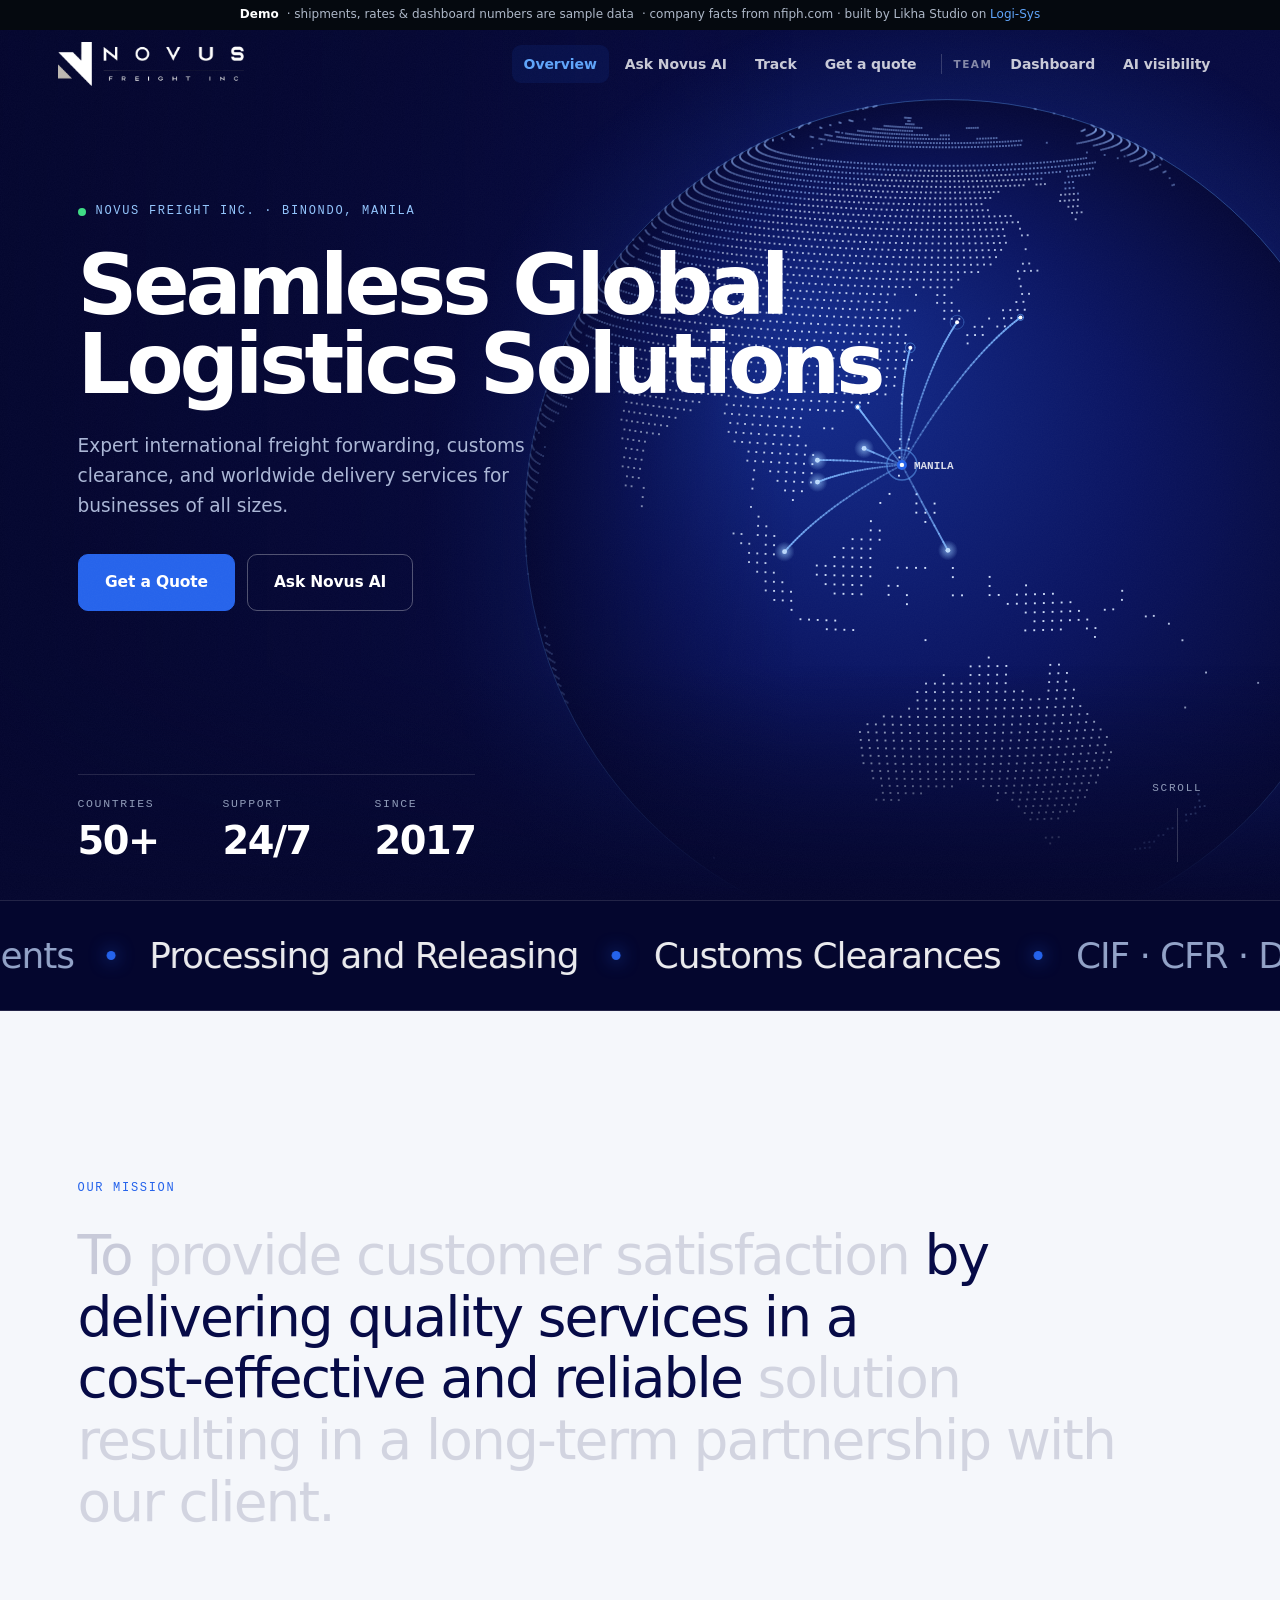
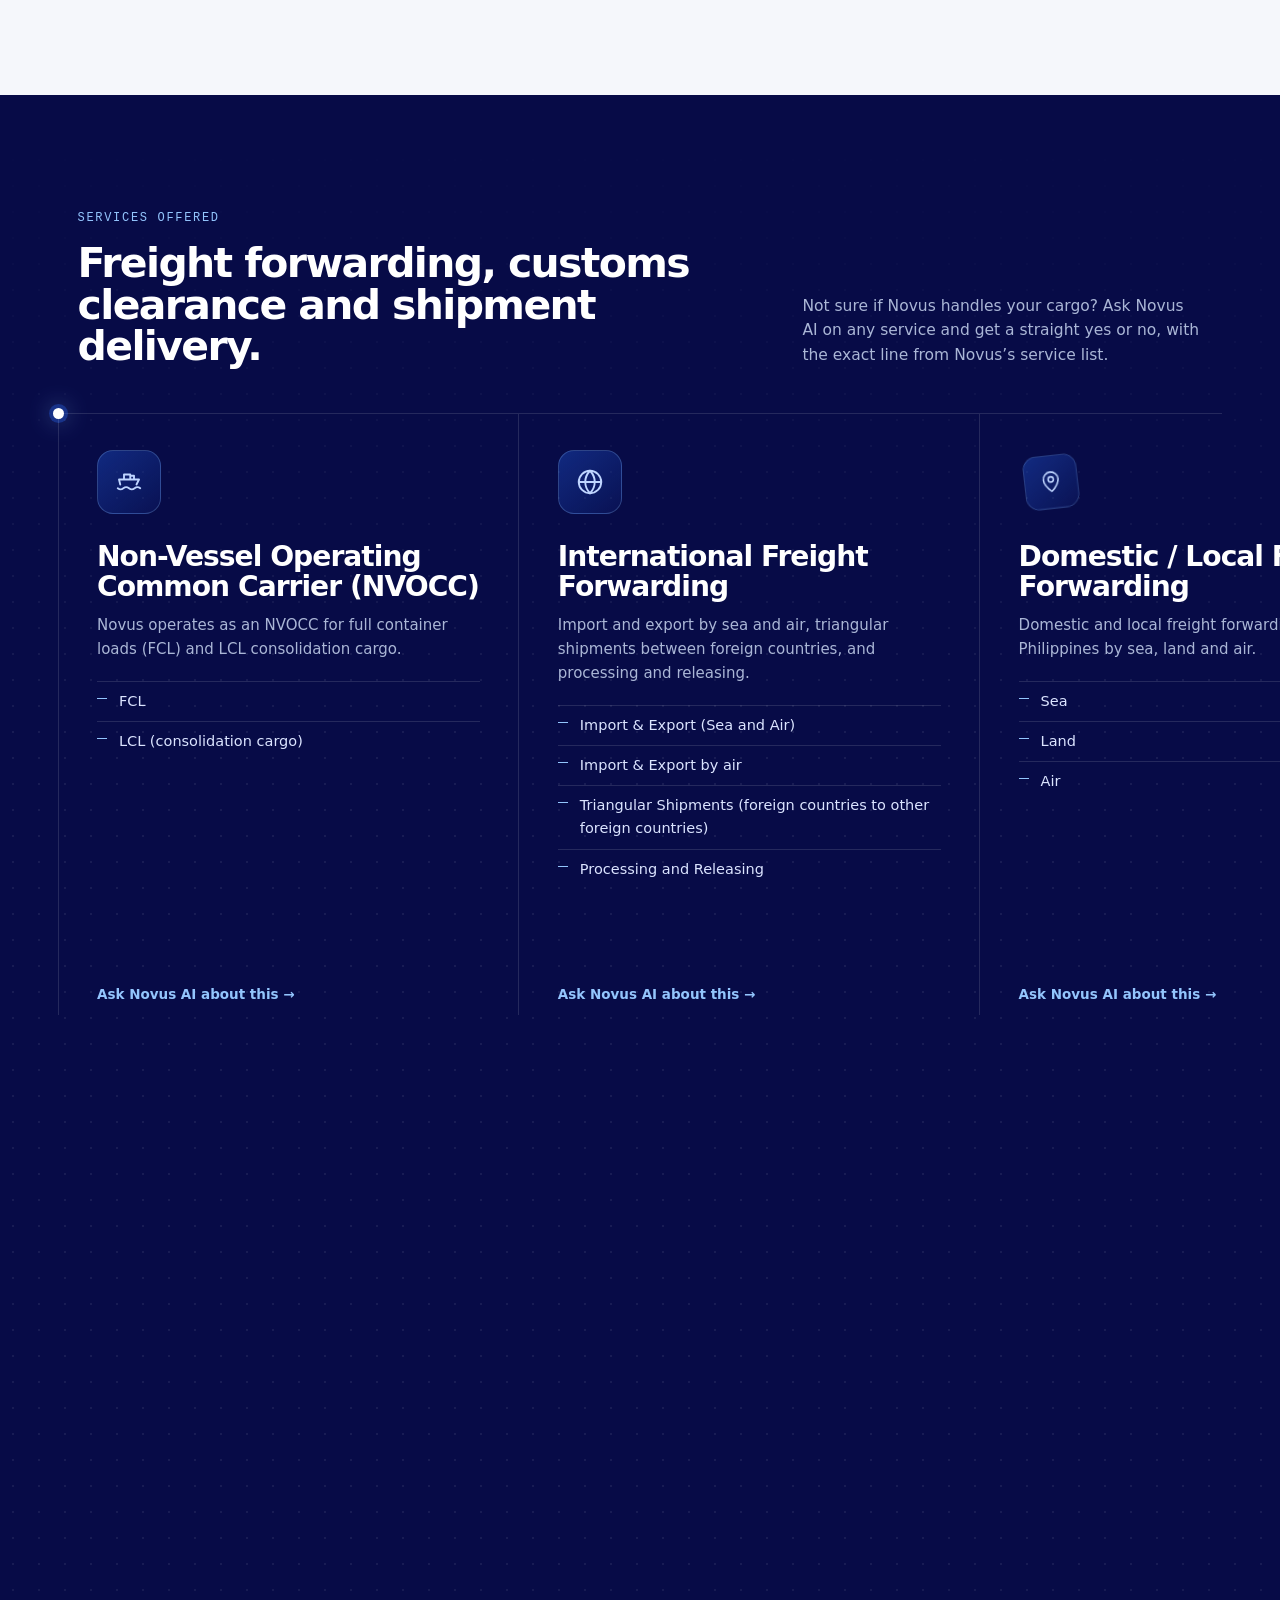
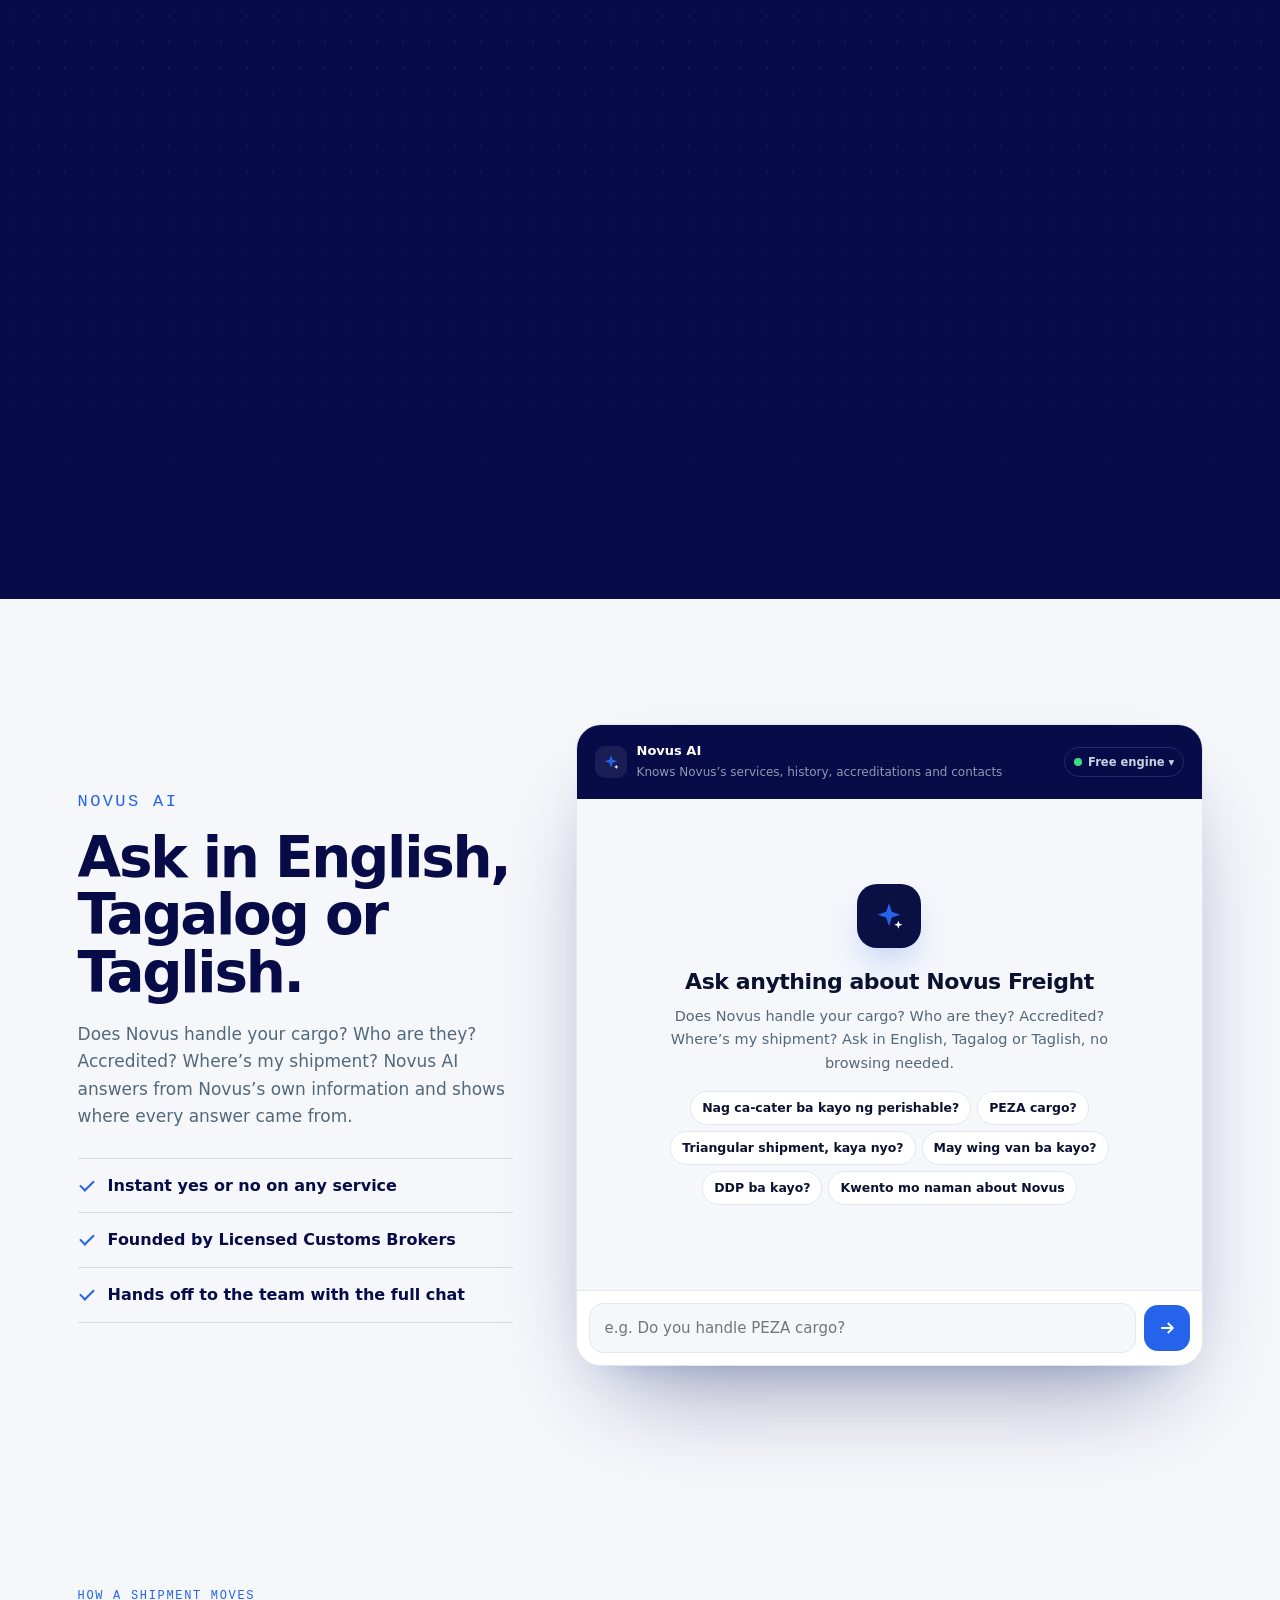
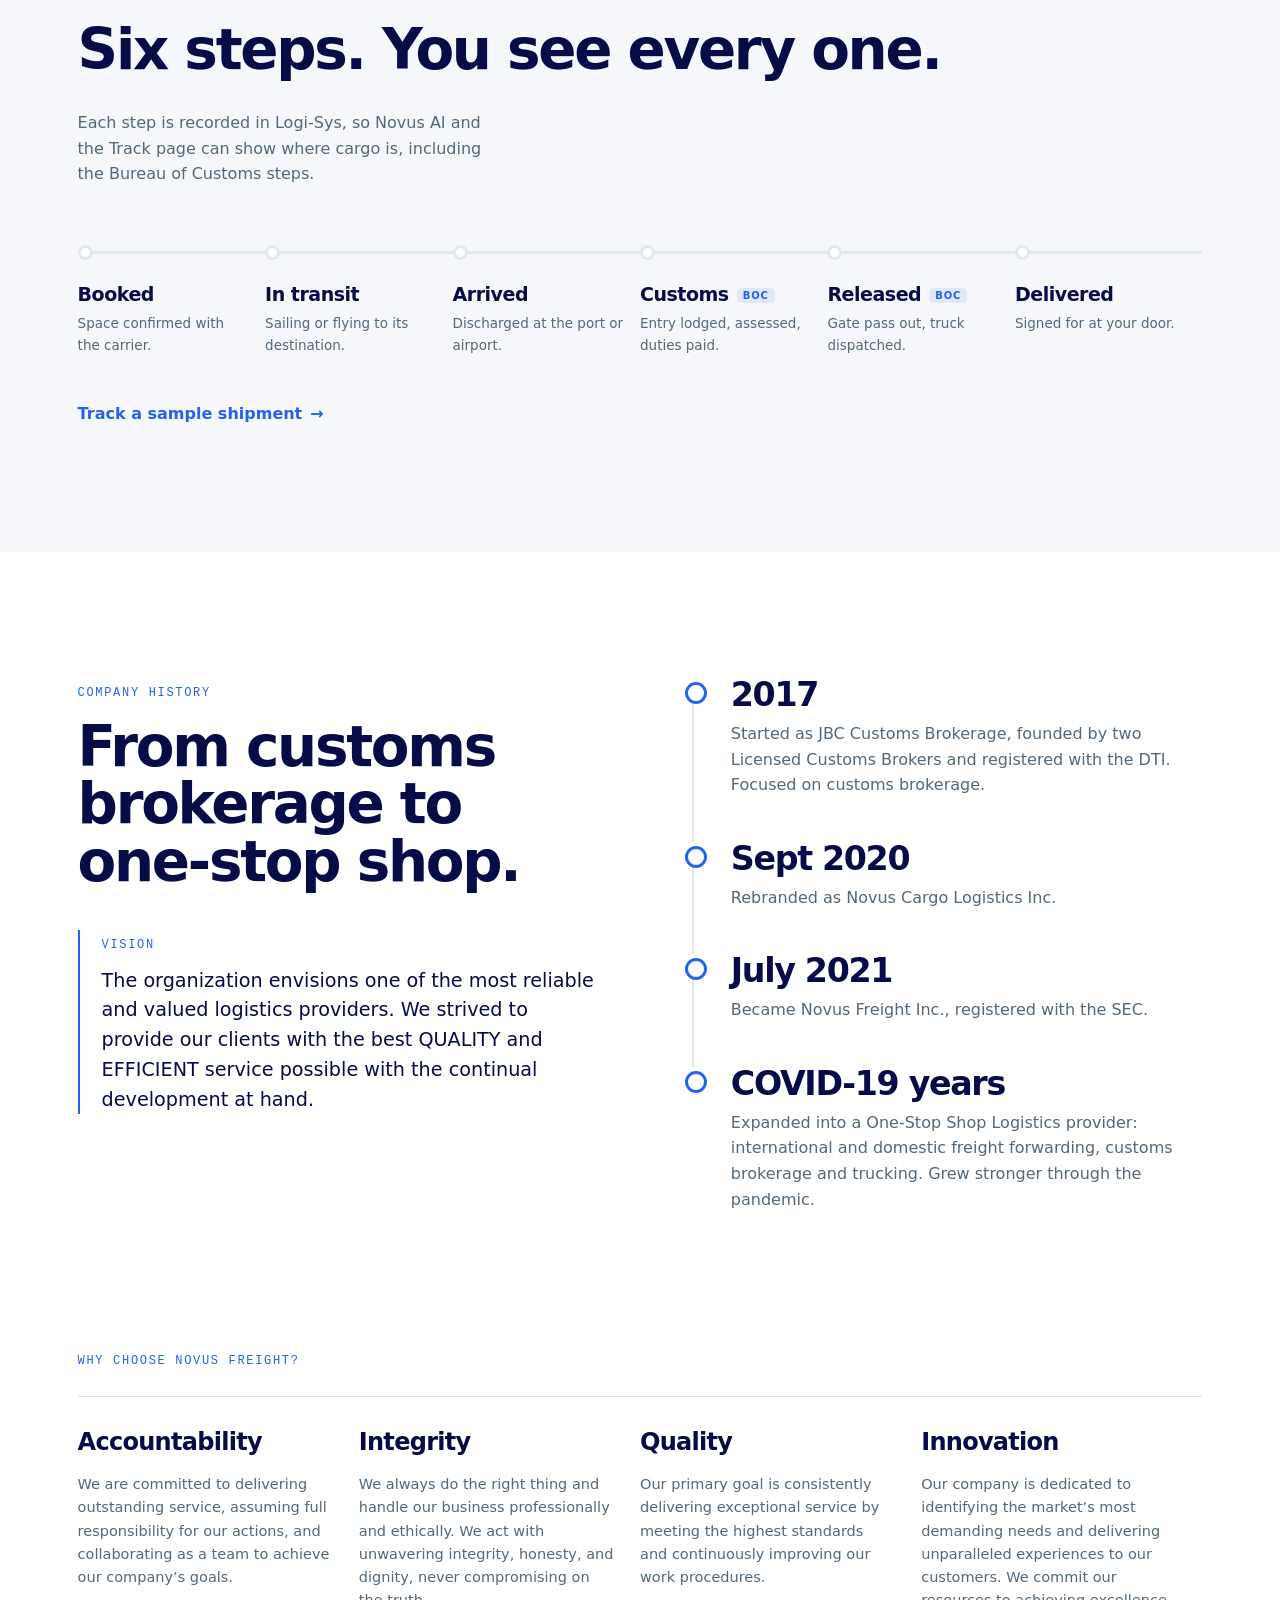
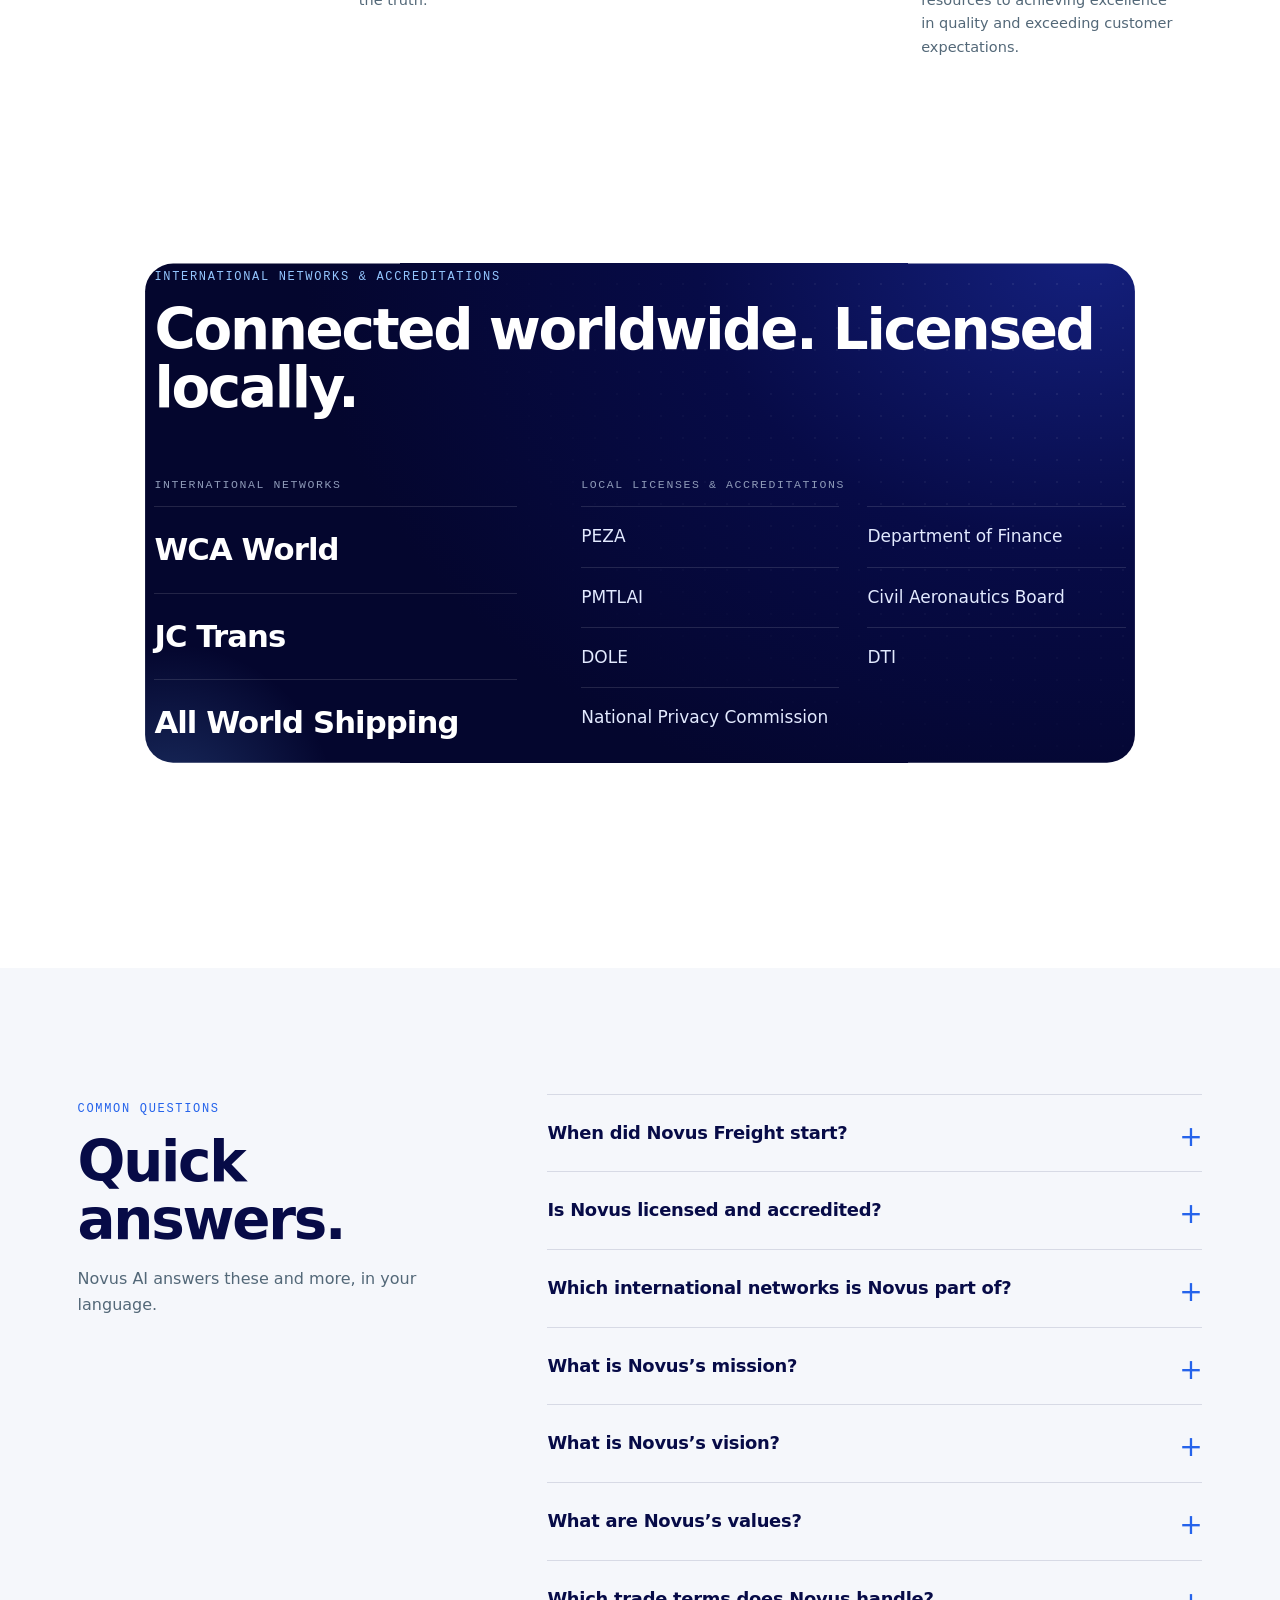
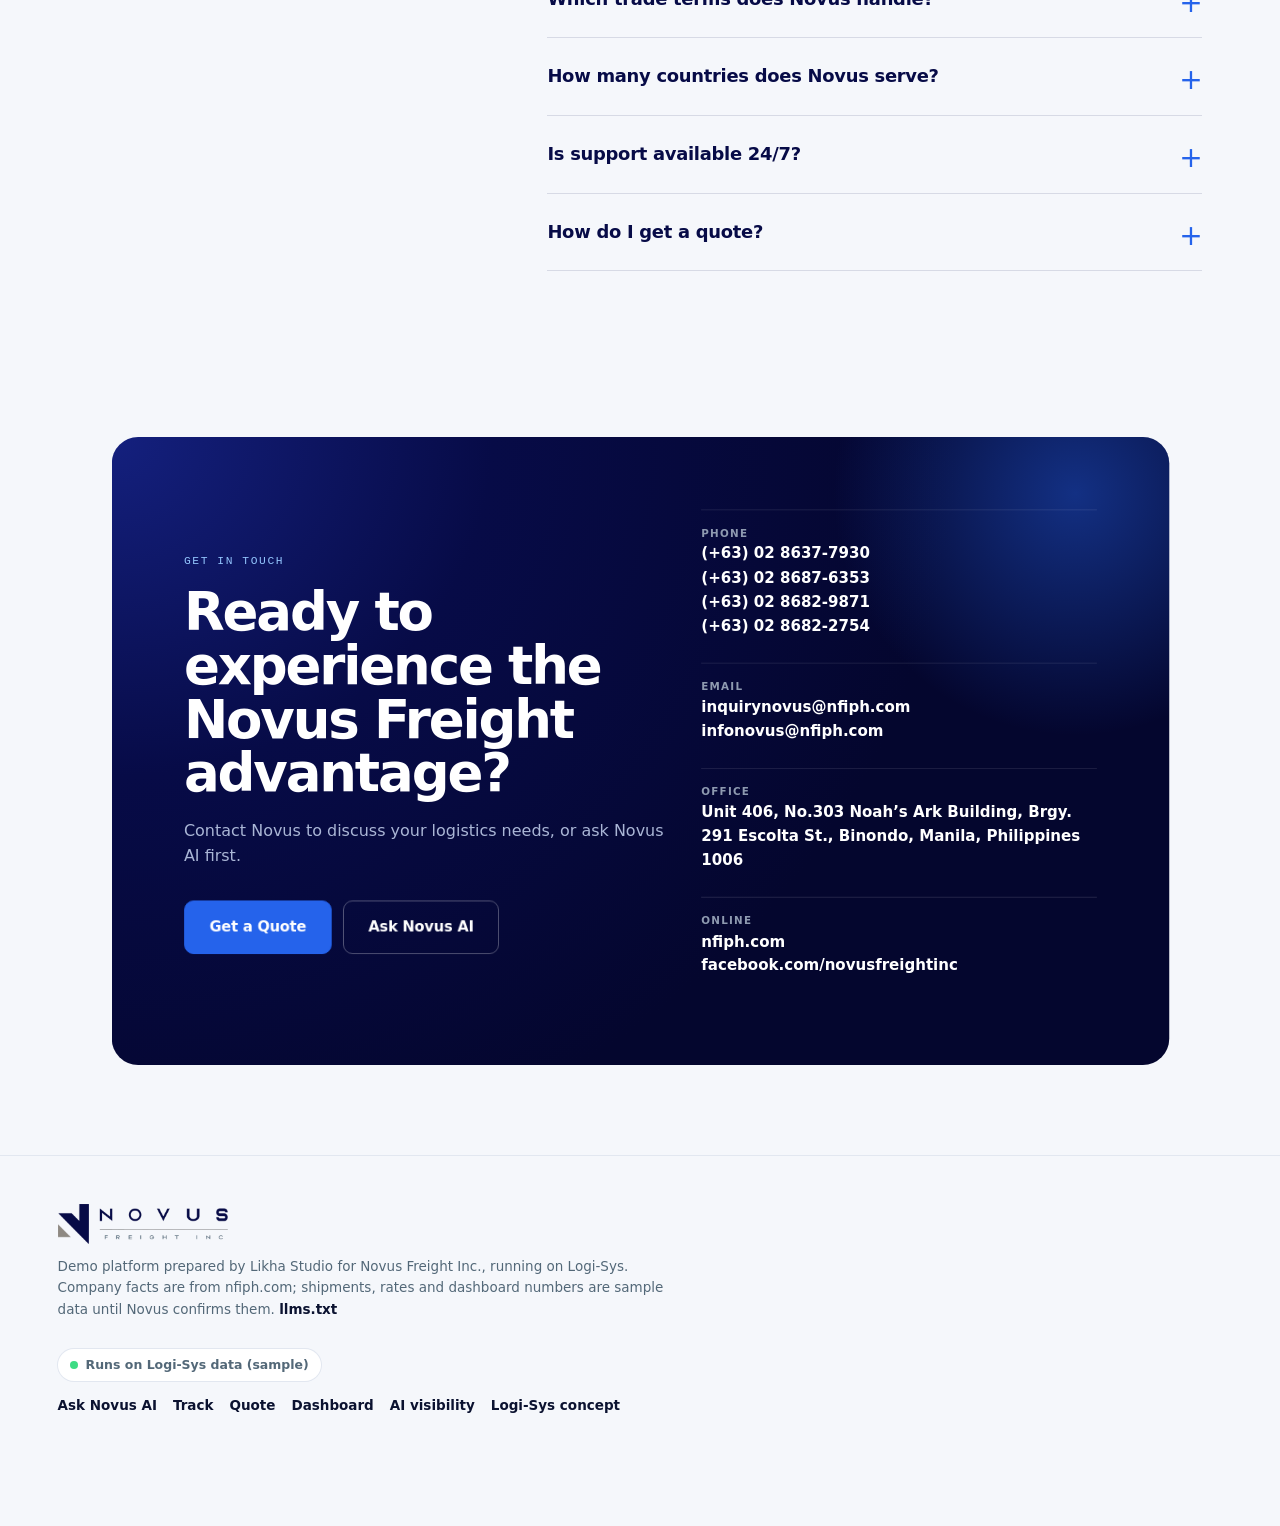
==== commit ed28721d: "Novus demo v3: studio interface with motion graphics Home: logo preloader, dotted-globe hero with ro" ====
--- a/novus/index.html
+++ b/novus/index.html
@@ -12,8 +12,9 @@
 <link rel="alternate" type="text/plain" href="llms.txt" title="llms.txt">
 <link rel="preconnect" href="https://fonts.googleapis.com">
 <link rel="preconnect" href="https://fonts.gstatic.com" crossorigin>
-<link href="https://fonts.googleapis.com/css2?family=Inter:wght@400;500;600;700;800&family=JetBrains+Mono:wght@400;500&display=swap" rel="stylesheet">
-<link rel="stylesheet" href="css/novus.css?v=2">
+<link href="https://fonts.googleapis.com/css2?family=Inter:wght@300;400;500;600;700;800&family=JetBrains+Mono:wght@400;500&display=swap" rel="stylesheet">
+<link rel="stylesheet" href="css/novus.css?v=3">
+<link rel="stylesheet" href="css/studio.css?v=3">
 <!--KB:jsonld--><script type="application/ld+json">
 {
  "@context": "https://schema.org",
@@ -295,7 +296,14 @@
 }
 </script><!--/KB:jsonld-->
 </head>
-<body data-page="overview">
+<body data-page="overview" class="studio home">
+
+<div class="loader" id="loader" aria-hidden="true">
+  <div class="loader-in">
+    <img src="assets/novus-lockup-light.png" alt="" width="220" height="52">
+    <span class="loader-line"><i></i></span>
+  </div>
+</div>
 
 <header class="nav" data-dark="1">
   <a class="brand" href="index.html" aria-label="Novus Freight Inc. home">
@@ -312,6 +320,7 @@
     <a href="visibility.html">AI visibility</a>
   </nav>
   <button class="burger" aria-label="Menu" aria-expanded="false"><span></span><span></span></button>
+  <span class="nav-progress" aria-hidden="true"><i></i></span>
 </header>
 <nav class="mnav" aria-label="Mobile">
   <a href="index.html">Overview</a><a href="ask.html">Ask Novus AI</a><a href="track.html">Track</a><a href="quote.html">Get a quote</a>
@@ -320,56 +329,88 @@
 </nav>
 
 <main>
-<section class="hero">
-  <svg class="hero-lanes" id="heroLanes" viewBox="0 0 800 560" aria-hidden="true"></svg>
-  <div class="wrap hero-in">
-    <div>
-      <p class="tag-pill" data-kb="company.tagline">Your Gateway to Global Market</p>
-      <h1 class="h1">Seamless <em>Global</em><br>Logistics Solutions</h1>
-      <p class="lead" data-kb="company.oneLiner">Expert international freight forwarding, customs clearance, and worldwide delivery services for businesses of all sizes.</p>
-      <div class="hero-meta">
-        <span><svg viewBox="0 0 24 24" aria-hidden="true"><path d="M5 12.5l4.5 4.5L19 7.5"/></svg>Ask Novus AI in English, Tagalog or Taglish</span>
-        <span><svg viewBox="0 0 24 24" aria-hidden="true"><path d="M5 12.5l4.5 4.5L19 7.5"/></svg>Instant yes or no on any service</span>
-        <span><svg viewBox="0 0 24 24" aria-hidden="true"><path d="M5 12.5l4.5 4.5L19 7.5"/></svg>Founded by Licensed Customs Brokers</span>
+<section class="s-hero" id="top">
+  <canvas class="globe" id="globe" aria-hidden="true"></canvas>
+  <div class="s-hero-fade" aria-hidden="true"></div>
+  <div class="wrap s-hero-in">
+    <p class="kicker m-fade"><span class="live-dot"></span>Novus Freight Inc. · Binondo, Manila</p>
+    <h1 class="display m-lines">Seamless Global<br>Logistics Solutions</h1>
+    <p class="s-lead m-fade" data-kb="company.oneLiner">Expert international freight forwarding, customs clearance, and worldwide delivery services for businesses of all sizes.</p>
+    <div class="s-cta m-fade">
+      <a class="btn lg magnetic" href="quote.html"><span>Get a Quote</span></a>
+      <a class="btn lg line magnetic" href="#ask"><span>Ask Novus AI</span></a>
+    </div>
+  </div>
+  <div class="wrap s-hero-foot">
+    <dl class="s-stats m-fade">
+      <div><dt>Countries</dt><dd><span class="count" data-to="50">50</span>+</dd></div>
+      <div><dt>Support</dt><dd>24/7</dd></div>
+      <div><dt>Since</dt><dd>2017</dd></div>
+    </dl>
+    <a class="scroll-cue m-fade" href="#services" aria-label="Scroll to services"><span>Scroll</span><i></i></a>
+  </div>
+</section>
+
+<div class="marquee" aria-label="Services and cargo handled">
+  <div class="marquee-track" id="marquee">
+    <span>NVOCC</span><span>FCL</span><span>LCL consolidation</span><span>Import &amp; Export by Sea and Air</span><span>Triangular Shipments</span><span>Processing and Releasing</span><span>Customs Clearances</span><span>CIF · CFR · DDP · DDU</span><span>Perishable Cargoes</span><span>PEZA Cargoes</span><span>Breakbulk Cargoes</span><span>Project Cargoes</span><span>Domestic Sea · Land · Air</span><span>Trailer Trucks</span><span>Winged Van &amp; Closed Van</span>
+  </div>
+</div>
+
+<section class="s-statement">
+  <div class="wrap">
+    <p class="kicker dark m-fade">Our mission</p>
+    <p class="statement" id="statement" data-kb="company.mission">To provide customer satisfaction by delivering quality services in a cost-effective and reliable solution resulting in a long-term partnership with our client.</p>
+  </div>
+</section>
+
+<section class="s-services" id="services">
+  <div class="hs-pin" id="hsPin">
+    <div class="hs-head wrap">
+      <div>
+        <p class="kicker m-fade">Services offered</p>
+        <h2 class="display-2 m-lines">Freight forwarding, customs clearance and shipment delivery.</h2>
       </div>
-      <div class="hero-stats">
-        <div><b>50+</b><small>Countries</small></div>
-        <div><b>24/7</b><small>Support</small></div>
-        <div><b>2017</b><small>Since</small></div>
-      </div>
-      <div style="display:flex;gap:10px;margin-top:28px;flex-wrap:wrap">
-        <a class="btn lg" href="quote.html">Get a Quote</a>
-        <a class="btn lg ghost" href="#services" style="color:#fff">Our Services</a>
-      </div>
-    </div>
-    <div class="console" id="heroConsole" style="height:min(580px,calc(100svh - 170px));min-height:480px">
-      <div class="console-head" style="color:#fff">
-        <span class="av" style="width:30px;height:30px;border-radius:9px;background:rgba(255,255,255,.08);display:grid;place-items:center" id="heroAv"></span>
+      <p class="hs-note m-fade">Not sure if Novus handles your cargo? Ask Novus AI on any service and get a straight yes or no, with the exact line from Novus’s service list.</p>
+    </div>
+    <div class="hs-rail" aria-hidden="true"><i id="hsRail"></i><b id="hsShip"></b></div>
+    <div class="hs-viewport">
+      <div class="svc-grid hs-track" id="svcGrid"><!--KB:services--><article class="svc" id="svc-nvocc"><div class="svc-ic"><svg viewBox="0 0 24 24" aria-hidden="true"><path d="M3 17c1.5 1.2 3 1.2 4.5 0s3-1.2 4.5 0 3 1.2 4.5 0 3-1.2 4.5 0M5 14l-1-4h16l-2 4M8 10V6h5v4M13 7h3v3"/></svg></div><h3>Non-Vessel Operating Common Carrier (NVOCC)</h3><p>Novus operates as an NVOCC for full container loads (FCL) and LCL consolidation cargo.</p><ul><li>FCL</li><li>LCL (consolidation cargo)</li></ul><button class="svc-ask" type="button" data-ask="Does Novus offer NVOCC?">Ask Novus AI about this <span aria-hidden="true">→</span></button></article><article class="svc" id="svc-international"><div class="svc-ic"><svg viewBox="0 0 24 24" aria-hidden="true"><circle cx="12" cy="12" r="9"/><path d="M3 12h18M12 3c2.5 2.6 3.8 5.6 3.8 9s-1.3 6.4-3.8 9c-2.5-2.6-3.8-5.6-3.8-9S9.5 5.6 12 3z"/></svg></div><h3>International Freight Forwarding</h3><p>Import and export by sea and air, triangular shipments between foreign countries, and processing and releasing.</p><ul><li>Import &amp; Export (Sea and Air)</li><li>Import &amp; Export by air</li><li>Triangular Shipments (foreign countries to other foreign countries)</li><li>Processing and Releasing</li></ul><button class="svc-ask" type="button" data-ask="Does Novus offer International freight forwarding?">Ask Novus AI about this <span aria-hidden="true">→</span></button></article><article class="svc" id="svc-domestic"><div class="svc-ic"><svg viewBox="0 0 24 24" aria-hidden="true"><path d="M12 21s-7-6.2-7-11.5A7 7 0 0 1 19 9.5C19 14.8 12 21 12 21z"/><circle cx="12" cy="9.5" r="2.5"/></svg></div><h3>Domestic / Local Freight Forwarding</h3><p>Domestic and local freight forwarding across the Philippines by sea, land and air.</p><ul><li>Sea</li><li>Land</li><li>Air</li></ul><button class="svc-ask" type="button" data-ask="Does Novus offer Domestic freight forwarding?">Ask Novus AI about this <span aria-hidden="true">→</span></button></article><article class="svc" id="svc-customs"><div class="svc-ic"><svg viewBox="0 0 24 24" aria-hidden="true"><path d="M12 3l8 3v6c0 4.5-3.4 8.2-8 9-4.6-.8-8-4.5-8-9V6z"/><path d="M8.5 12l2.5 2.5 4.5-5"/></svg></div><h3>Customs Clearances</h3><p>Import and export customs clearance under CIF, CFR, DDP and DDU, for general, perishable, PEZA, breakbulk and project cargoes.</p><ul><li>Import &amp; Export</li><li>CIF, CFR, DDP, DDU</li><li>General Cargoes</li><li>Perishable Cargoes</li><li>PEZA Cargoes</li><li>Breakbulk Cargoes</li><li>Project Cargoes</li></ul><button class="svc-ask" type="button" data-ask="Does Novus offer Customs clearance?">Ask Novus AI about this <span aria-hidden="true">→</span></button></article><article class="svc" id="svc-trucking"><div class="svc-ic"><svg viewBox="0 0 24 24" aria-hidden="true"><path d="M2 6h12v10H2zM14 9h4l4 4v3h-8M6 19a2 2 0 1 0 0-.01M18 19a2 2 0 1 0 0-.01"/></svg></div><h3>Trucking Services</h3><p>Trailer trucks, small trucks, and winged van and closed van trucking.</p><ul><li>Trailer Trucks</li><li>Small Trucks</li><li>Winged Van &amp; Closed Van</li></ul><button class="svc-ask" type="button" data-ask="Does Novus offer Trucking?">Ask Novus AI about this <span aria-hidden="true">→</span></button></article><!--/KB:services--></div>
+    </div>
+  </div>
+</section>
+
+<section class="s-ask" id="ask">
+  <div class="wrap s-ask-in">
+    <div class="s-ask-copy">
+      <p class="kicker dark m-fade">Novus AI</p>
+      <h2 class="display-2 dark m-lines">Ask in English, Tagalog or Taglish.</h2>
+      <p class="m-fade">Does Novus handle your cargo? Who are they? Accredited? Where’s my shipment? Novus AI answers from Novus’s own information and shows where every answer came from.</p>
+      <ul class="ask-points m-fade">
+        <li>Instant yes or no on any service</li>
+        <li>Founded by Licensed Customs Brokers</li>
+        <li>Hands off to the team with the full chat</li>
+      </ul>
+    </div>
+    <div class="console m-rise" id="heroConsole">
+      <div class="console-head">
+        <span class="av" id="heroAv"></span>
         <div class="grow"><b>Novus AI</b><br><small>Knows Novus’s services, history, accreditations and contacts</small></div>
         <span id="heroEngine"></span>
       </div>
-      <div id="heroChat" style="flex:1;min-height:0;display:flex;flex-direction:column;background:var(--paper)"></div>
-    </div>
-  </div>
-</section>
-
-<section class="sec" id="services">
+      <div id="heroChat" class="console-chat"></div>
+    </div>
+  </div>
+</section>
+
+<section class="s-flow">
   <div class="wrap">
-    <div class="sec-head reveal">
-      <div><p class="eyebrow">Services offered</p><h2 class="h2">Freight forwarding, customs clearance and shipment delivery.</h2></div>
-      <p>Not sure if Novus handles your cargo? Ask Novus AI on any card. You get a straight yes or no, with the exact line from Novus’s service list.</p>
-    </div>
-    <div class="svc-grid reveal" id="svcGrid"><!--KB:services--><article class="svc" id="svc-nvocc"><div class="svc-ic"><svg viewBox="0 0 24 24" aria-hidden="true"><path d="M3 17c1.5 1.2 3 1.2 4.5 0s3-1.2 4.5 0 3 1.2 4.5 0 3-1.2 4.5 0M5 14l-1-4h16l-2 4M8 10V6h5v4M13 7h3v3"/></svg></div><h3>Non-Vessel Operating Common Carrier (NVOCC)</h3><p>Novus operates as an NVOCC for full container loads (FCL) and LCL consolidation cargo.</p><ul><li>FCL</li><li>LCL (consolidation cargo)</li></ul><button class="svc-ask" type="button" data-ask="Does Novus offer NVOCC?">Ask Novus AI about this <span aria-hidden="true">→</span></button></article><article class="svc" id="svc-international"><div class="svc-ic"><svg viewBox="0 0 24 24" aria-hidden="true"><circle cx="12" cy="12" r="9"/><path d="M3 12h18M12 3c2.5 2.6 3.8 5.6 3.8 9s-1.3 6.4-3.8 9c-2.5-2.6-3.8-5.6-3.8-9S9.5 5.6 12 3z"/></svg></div><h3>International Freight Forwarding</h3><p>Import and export by sea and air, triangular shipments between foreign countries, and processing and releasing.</p><ul><li>Import &amp; Export (Sea and Air)</li><li>Import &amp; Export by air</li><li>Triangular Shipments (foreign countries to other foreign countries)</li><li>Processing and Releasing</li></ul><button class="svc-ask" type="button" data-ask="Does Novus offer International freight forwarding?">Ask Novus AI about this <span aria-hidden="true">→</span></button></article><article class="svc" id="svc-domestic"><div class="svc-ic"><svg viewBox="0 0 24 24" aria-hidden="true"><path d="M12 21s-7-6.2-7-11.5A7 7 0 0 1 19 9.5C19 14.8 12 21 12 21z"/><circle cx="12" cy="9.5" r="2.5"/></svg></div><h3>Domestic / Local Freight Forwarding</h3><p>Domestic and local freight forwarding across the Philippines by sea, land and air.</p><ul><li>Sea</li><li>Land</li><li>Air</li></ul><button class="svc-ask" type="button" data-ask="Does Novus offer Domestic freight forwarding?">Ask Novus AI about this <span aria-hidden="true">→</span></button></article><article class="svc" id="svc-customs"><div class="svc-ic"><svg viewBox="0 0 24 24" aria-hidden="true"><path d="M12 3l8 3v6c0 4.5-3.4 8.2-8 9-4.6-.8-8-4.5-8-9V6z"/><path d="M8.5 12l2.5 2.5 4.5-5"/></svg></div><h3>Customs Clearances</h3><p>Import and export customs clearance under CIF, CFR, DDP and DDU, for general, perishable, PEZA, breakbulk and project cargoes.</p><ul><li>Import &amp; Export</li><li>CIF, CFR, DDP, DDU</li><li>General Cargoes</li><li>Perishable Cargoes</li><li>PEZA Cargoes</li><li>Breakbulk Cargoes</li><li>Project Cargoes</li></ul><button class="svc-ask" type="button" data-ask="Does Novus offer Customs clearance?">Ask Novus AI about this <span aria-hidden="true">→</span></button></article><article class="svc" id="svc-trucking"><div class="svc-ic"><svg viewBox="0 0 24 24" aria-hidden="true"><path d="M2 6h12v10H2zM14 9h4l4 4v3h-8M6 19a2 2 0 1 0 0-.01M18 19a2 2 0 1 0 0-.01"/></svg></div><h3>Trucking Services</h3><p>Trailer trucks, small trucks, and winged van and closed van trucking.</p><ul><li>Trailer Trucks</li><li>Small Trucks</li><li>Winged Van &amp; Closed Van</li></ul><button class="svc-ask" type="button" data-ask="Does Novus offer Trucking?">Ask Novus AI about this <span aria-hidden="true">→</span></button></article><!--/KB:services--></div>
-  </div>
-</section>
-
-<section class="sec" style="padding-top:0">
-  <div class="wrap">
-    <div class="sec-head reveal">
-      <div><p class="eyebrow">How a shipment moves</p><h2 class="h2">Six steps. You see every one.</h2></div>
-      <p>Each step is recorded in Logi-Sys, so Novus AI and the Track page can show where cargo is, including the Bureau of Customs steps.</p>
+    <div class="split-head">
+      <div><p class="kicker dark m-fade">How a shipment moves</p><h2 class="display-2 dark m-lines">Six steps. You see every one.</h2></div>
+      <p class="m-fade">Each step is recorded in Logi-Sys, so Novus AI and the Track page can show where cargo is, including the Bureau of Customs steps.</p>
     </div>
     <div class="flow" id="flow">
+      <span class="flow-rail" aria-hidden="true"><i id="flowRail"></i></span>
       <div class="flow-step"><i></i><b>Booked</b><p>Space confirmed with the carrier.</p></div>
       <div class="flow-step"><i></i><b>In transit</b><p>Sailing or flying to its destination.</p></div>
       <div class="flow-step"><i></i><b>Arrived</b><p>Discharged at the port or airport.</p></div>
@@ -377,53 +418,54 @@
       <div class="flow-step boc"><i></i><b>Released</b><p>Gate pass out, truck dispatched.</p></div>
       <div class="flow-step"><i></i><b>Delivered</b><p>Signed for at your door.</p></div>
     </div>
-  </div>
-</section>
-
-<section class="sec" id="about" style="padding-top:0">
+    <a class="link-arrow m-fade" href="track.html">Track a sample shipment <span aria-hidden="true">→</span></a>
+  </div>
+</section>
+
+<section class="s-story" id="about">
   <div class="wrap story">
-    <div class="reveal">
-      <p class="eyebrow">Company history</p>
-      <h2 class="h2" style="margin:10px 0 22px">From customs brokerage to one-stop shop.</h2>
+    <div class="story-l">
+      <p class="kicker dark m-fade">Company history</p>
+      <h2 class="display-2 dark m-lines">From customs brokerage to one-stop shop.</h2>
+      <div class="vision m-fade"><p class="kicker dark">Vision</p><p class="mv-t" data-kb="company.vision"></p></div>
+    </div>
+    <div class="story-r">
+      <span class="hist-rail" aria-hidden="true"><i id="histRail"></i></span>
       <ol class="hist" id="histList"><!--KB:history--><li><b>2017</b><p>Started as JBC Customs Brokerage, founded by two Licensed Customs Brokers and registered with the DTI. Focused on customs brokerage.</p></li><li><b>Sept 2020</b><p>Rebranded as Novus Cargo Logistics Inc.</p></li><li><b>July 2021</b><p>Became Novus Freight Inc., registered with the SEC.</p></li><li><b>COVID-19 years</b><p>Expanded into a One-Stop Shop Logistics provider: international and domestic freight forwarding, customs brokerage and trucking. Grew stronger through the pandemic.</p></li><!--/KB:history--></ol>
     </div>
-    <div class="reveal mv">
-      <div class="card"><p class="eyebrow">Mission</p><p class="mv-t" data-kb="company.mission"></p></div>
-      <div class="card"><p class="eyebrow">Vision</p><p class="mv-t" data-kb="company.vision"></p></div>
-    </div>
-  </div>
-  <div class="wrap" style="margin-top:40px">
-    <p class="eyebrow reveal">Why choose Novus Freight?</p>
-    <div class="vals reveal" id="valsGrid"><!--KB:values--><div class="val"><b>Accountability</b><p>We are committed to delivering outstanding service, assuming full responsibility for our actions, and collaborating as a team to achieve our company’s goals.</p></div><div class="val"><b>Integrity</b><p>We always do the right thing and handle our business professionally and ethically. We act with unwavering integrity, honesty, and dignity, never compromising on the truth.</p></div><div class="val"><b>Quality</b><p>Our primary goal is consistently delivering exceptional service by meeting the highest standards and continuously improving our work procedures.</p></div><div class="val"><b>Innovation</b><p>Our company is dedicated to identifying the market’s most demanding needs and delivering unparalleled experiences to our customers. We commit our resources to achieving excellence in quality and exceeding customer expectations.</p></div><!--/KB:values--></div>
-  </div>
-</section>
-
-<section class="sec" id="accreditations" style="padding-top:0">
+  </div>
+  <div class="wrap vals-wrap">
+    <p class="kicker dark m-fade">Why choose Novus Freight?</p>
+    <div class="vals" id="valsGrid"><!--KB:values--><div class="val"><b>Accountability</b><p>We are committed to delivering outstanding service, assuming full responsibility for our actions, and collaborating as a team to achieve our company’s goals.</p></div><div class="val"><b>Integrity</b><p>We always do the right thing and handle our business professionally and ethically. We act with unwavering integrity, honesty, and dignity, never compromising on the truth.</p></div><div class="val"><b>Quality</b><p>Our primary goal is consistently delivering exceptional service by meeting the highest standards and continuously improving our work procedures.</p></div><div class="val"><b>Innovation</b><p>Our company is dedicated to identifying the market’s most demanding needs and delivering unparalleled experiences to our customers. We commit our resources to achieving excellence in quality and exceeding customer expectations.</p></div><!--/KB:values--></div>
+  </div>
+</section>
+
+<section class="s-acc" id="accreditations">
   <div class="wrap">
-    <div class="acc reveal">
-      <div class="acc-head"><p class="eyebrow">International networks &amp; accreditations</p><h2 class="h2">Connected worldwide. Licensed locally.</h2></div>
-      <div class="acc-grid" id="accGrid"><!--KB:accred--><div class="acc-col"><h3>International networks</h3><ul class="acc-list"><li>WCA World</li><li>JC Trans</li><li>All World Shipping</li></ul></div><div class="acc-col"><h3>Local licenses &amp; accreditations</h3><ul class="acc-list"><li>PEZA</li><li>Department of Finance</li><li>PMTLAI</li><li>Civil Aeronautics Board</li><li>DOLE</li><li>DTI</li><li>National Privacy Commission</li></ul></div><!--/KB:accred--></div>
-    </div>
-  </div>
-</section>
-
-<section class="sec" id="faq" style="padding-top:0">
+    <div class="acc">
+      <div class="acc-head"><p class="kicker m-fade">International networks &amp; accreditations</p><h2 class="display-2 m-lines">Connected worldwide. Licensed locally.</h2></div>
+      <div class="acc-grid m-fade" id="accGrid"><!--KB:accred--><div class="acc-col"><h3>International networks</h3><ul class="acc-list"><li>WCA World</li><li>JC Trans</li><li>All World Shipping</li></ul></div><div class="acc-col"><h3>Local licenses &amp; accreditations</h3><ul class="acc-list"><li>PEZA</li><li>Department of Finance</li><li>PMTLAI</li><li>Civil Aeronautics Board</li><li>DOLE</li><li>DTI</li><li>National Privacy Commission</li></ul></div><!--/KB:accred--></div>
+    </div>
+  </div>
+</section>
+
+<section class="s-faq" id="faq">
+  <div class="wrap faq-wrap">
+    <div><p class="kicker dark m-fade">Common questions</p><h2 class="display-2 dark m-lines">Quick answers.</h2><p class="m-fade faq-note">Novus AI answers these and more, in your language.</p></div>
+    <div class="faq-list" id="faqList"><!--KB:faq--><details class="faq-i"><summary>When did Novus Freight start?</summary><p>Novus began in 2017 as JBC Customs Brokerage, founded by two Licensed Customs Brokers and registered with the DTI. It rebranded in September 2020 as Novus Cargo Logistics Inc. and became Novus Freight Inc. in July 2021, registered with the SEC.</p></details><details class="faq-i"><summary>Is Novus licensed and accredited?</summary><p>Yes. Novus lists these local licenses and accreditations: PEZA, Department of Finance, PMTLAI, Civil Aeronautics Board, DOLE, DTI and the National Privacy Commission. Novus Freight Inc. is registered with the SEC.</p></details><details class="faq-i"><summary>Which international networks is Novus part of?</summary><p>Novus is connected to the WCA World, JC Trans and All World Shipping networks, which link it to logistics partners worldwide.</p></details><details class="faq-i"><summary>What is Novus’s mission?</summary><p>To provide customer satisfaction by delivering quality services in a cost-effective and reliable solution resulting in a long-term partnership with our client.</p></details><details class="faq-i"><summary>What is Novus’s vision?</summary><p>The organization envisions one of the most reliable and valued logistics providers, providing clients with the best quality and efficient service possible, with continual development.</p></details><details class="faq-i"><summary>What are Novus’s values?</summary><p>Accountability, Integrity, Quality and Innovation. Novus takes full responsibility for its work, acts ethically, holds itself to high standards and keeps improving to meet clients’ most demanding needs.</p></details><details class="faq-i"><summary>Which trade terms does Novus handle?</summary><p>Novus’s customs clearance covers shipments under CIF, CFR, DDP and DDU.</p></details><details class="faq-i"><summary>How many countries does Novus serve?</summary><p>Novus’s website lists 50+ countries, served through its international networks (WCA World, JC Trans and All World Shipping). For a specific port or route, the team confirms the routing.</p></details><details class="faq-i"><summary>Is support available 24/7?</summary><p>Novus’s website lists 24/7 support. You can also reach the team at (+63) 02 8637-7930 or inquirynovus@nfiph.com.</p></details><details class="faq-i"><summary>How do I get a quote?</summary><p>Send your shipment details through the quote form or email inquirynovus@nfiph.com. Novus replies with the actual rate for your shipment.</p></details><!--/KB:faq--></div>
+  </div>
+</section>
+
+<section class="s-contact" id="contact">
   <div class="wrap">
-    <div class="sec-head reveal"><div><p class="eyebrow">Common questions</p><h2 class="h2">Quick answers.</h2></div><p>Novus AI answers these and more, in your language.</p></div>
-    <div class="faq-list reveal" id="faqList"><!--KB:faq--><details class="faq-i"><summary>When did Novus Freight start?</summary><p>Novus began in 2017 as JBC Customs Brokerage, founded by two Licensed Customs Brokers and registered with the DTI. It rebranded in September 2020 as Novus Cargo Logistics Inc. and became Novus Freight Inc. in July 2021, registered with the SEC.</p></details><details class="faq-i"><summary>Is Novus licensed and accredited?</summary><p>Yes. Novus lists these local licenses and accreditations: PEZA, Department of Finance, PMTLAI, Civil Aeronautics Board, DOLE, DTI and the National Privacy Commission. Novus Freight Inc. is registered with the SEC.</p></details><details class="faq-i"><summary>Which international networks is Novus part of?</summary><p>Novus is connected to the WCA World, JC Trans and All World Shipping networks, which link it to logistics partners worldwide.</p></details><details class="faq-i"><summary>What is Novus’s mission?</summary><p>To provide customer satisfaction by delivering quality services in a cost-effective and reliable solution resulting in a long-term partnership with our client.</p></details><details class="faq-i"><summary>What is Novus’s vision?</summary><p>The organization envisions one of the most reliable and valued logistics providers, providing clients with the best quality and efficient service possible, with continual development.</p></details><details class="faq-i"><summary>What are Novus’s values?</summary><p>Accountability, Integrity, Quality and Innovation. Novus takes full responsibility for its work, acts ethically, holds itself to high standards and keeps improving to meet clients’ most demanding needs.</p></details><details class="faq-i"><summary>Which trade terms does Novus handle?</summary><p>Novus’s customs clearance covers shipments under CIF, CFR, DDP and DDU.</p></details><details class="faq-i"><summary>How many countries does Novus serve?</summary><p>Novus’s website lists 50+ countries, served through its international networks (WCA World, JC Trans and All World Shipping). For a specific port or route, the team confirms the routing.</p></details><details class="faq-i"><summary>Is support available 24/7?</summary><p>Novus’s website lists 24/7 support. You can also reach the team at (+63) 02 8637-7930 or inquirynovus@nfiph.com.</p></details><details class="faq-i"><summary>How do I get a quote?</summary><p>Send your shipment details through the quote form or email inquirynovus@nfiph.com. Novus replies with the actual rate for your shipment.</p></details><!--/KB:faq--></div>
-  </div>
-</section>
-
-<section class="sec" style="padding-top:0" id="contact">
-  <div class="wrap">
-    <div class="band reveal">
-      <div style="position:relative;z-index:1">
-        <p class="eyebrow">Get in touch</p>
-        <h2 class="h2" style="margin:10px 0 14px">Ready to experience the Novus Freight advantage?</h2>
-        <p class="lead">Contact Novus to discuss your logistics needs, or ask Novus AI first.</p>
-        <div style="display:flex;gap:10px;margin-top:24px;flex-wrap:wrap"><a class="btn lg" href="quote.html">Get a Quote</a><a class="btn lg ghost" href="ask.html" style="color:#fff">Ask Novus AI</a></div>
+    <div class="band">
+      <div class="band-copy">
+        <p class="kicker m-fade">Get in touch</p>
+        <h2 class="display-2 m-lines">Ready to experience the Novus Freight advantage?</h2>
+        <p class="m-fade band-lead">Contact Novus to discuss your logistics needs, or ask Novus AI first.</p>
+        <div class="s-cta m-fade"><a class="btn lg magnetic" href="quote.html"><span>Get a Quote</span></a><a class="btn lg line magnetic" href="ask.html"><span>Ask Novus AI</span></a></div>
       </div>
-      <ul class="contact-list" id="contactList"><!--KB:contact--><li><small>Phone</small><a href="tel:+63286377930">(+63) 02 8637-7930</a><a href="tel:+63286876353">(+63) 02 8687-6353</a><a href="tel:+63286829871">(+63) 02 8682-9871</a><a href="tel:+63286822754">(+63) 02 8682-2754</a></li><li><small>Email</small><a href="mailto:inquirynovus@nfiph.com">inquirynovus@nfiph.com</a><a href="mailto:infonovus@nfiph.com">infonovus@nfiph.com</a></li><li><small>Office</small><span>Unit 406, No.303 Noah’s Ark Building, Brgy. 291 Escolta St., Binondo, Manila, Philippines 1006</span></li><li><small>Online</small><a href="https://nfiph.com" rel="noopener">nfiph.com</a><a href="https://facebook.com/novusfreightinc" rel="noopener">facebook.com/novusfreightinc</a></li><!--/KB:contact--></ul>
+      <ul class="contact-list m-fade" id="contactList"><!--KB:contact--><li><small>Phone</small><a href="tel:+63286377930">(+63) 02 8637-7930</a><a href="tel:+63286876353">(+63) 02 8687-6353</a><a href="tel:+63286829871">(+63) 02 8682-9871</a><a href="tel:+63286822754">(+63) 02 8682-2754</a></li><li><small>Email</small><a href="mailto:inquirynovus@nfiph.com">inquirynovus@nfiph.com</a><a href="mailto:infonovus@nfiph.com">infonovus@nfiph.com</a></li><li><small>Office</small><span>Unit 406, No.303 Noah’s Ark Building, Brgy. 291 Escolta St., Binondo, Manila, Philippines 1006</span></li><li><small>Online</small><a href="https://nfiph.com" rel="noopener">nfiph.com</a><a href="https://facebook.com/novusfreightinc" rel="noopener">facebook.com/novusfreightinc</a></li><!--/KB:contact--></ul>
     </div>
   </div>
 </section>
@@ -440,10 +482,17 @@
   </div>
 </footer>
 
-<script src="data/novus-kb.js?v=2"></script>
-<script src="js/templates.js?v=2"></script>
-<script src="js/engine.js?v=2"></script>
-<script src="js/site.js?v=2"></script>
-<script src="js/overview.js?v=2"></script>
+<script src="../assets/js/gsap.min.js"></script>
+<script src="../assets/js/ScrollTrigger.min.js"></script>
+<script src="../assets/js/SplitText.min.js"></script>
+<script src="../assets/js/lenis.min.js"></script>
+<script src="data/novus-kb.js?v=3"></script>
+<script src="data/land.js?v=3"></script>
+<script src="js/templates.js?v=3"></script>
+<script src="js/engine.js?v=3"></script>
+<script src="js/site.js?v=3"></script>
+<script src="js/overview.js?v=3"></script>
+<script src="js/globe.js?v=3"></script>
+<script src="js/motion.js?v=3"></script>
 </body>
 </html>
--- a/novus/css/studio.css
+++ b/novus/css/studio.css
@@ -0,0 +1,313 @@
+/* =====================================================================
+   NOVUS · studio layer (v3): editorial home + motion styling.
+   Loaded after novus.css on every page. Brand: navy #070B47, blue #2563EB, grey #8E8982.
+   ===================================================================== */
+:root{
+  --deep:#04062e;
+  --navy:#070b47;
+  --hair:rgba(255,255,255,.12);
+  --hair-d:rgba(7,11,71,.12);
+  --soft:#aab6d6;
+  --expo:cubic-bezier(.16,1,.3,1);
+  --grain:url("data:image/svg+xml,%3Csvg xmlns='http://www.w3.org/2000/svg' width='160' height='160'%3E%3Cfilter id='n'%3E%3CfeTurbulence type='fractalNoise' baseFrequency='.85' numOctaves='2' stitchTiles='stitch'/%3E%3CfeColorMatrix values='0 0 0 0 1 0 0 0 0 1 0 0 0 0 1 0 0 0 .55 0'/%3E%3C/filter%3E%3Crect width='100%25' height='100%25' filter='url(%23n)'/%3E%3C/svg%3E");
+}
+html.lenis,html.lenis body{height:auto}
+.lenis.lenis-smooth{scroll-behavior:auto!important}
+.lenis.lenis-stopped{overflow:hidden}
+
+/* ---------- loader ---------- */
+.loader{position:fixed;inset:0;z-index:120;background:radial-gradient(80% 70% at 50% 40%,#0d1670 0%,var(--navy) 45%,var(--deep) 100%);display:grid;place-items:center;clip-path:inset(0 0 0 0);animation:ldrSafety .6s 6.4s forwards}
+.loader::after{content:"";position:absolute;inset:0;background-image:var(--grain);opacity:.06;pointer-events:none}
+.loader-in{display:grid;justify-items:center;gap:22px}
+.loader-in img{width:220px;height:auto;animation:ldrLogo 1s var(--expo) both}
+.loader-line{display:block;width:170px;height:1px;background:rgba(255,255,255,.14);overflow:hidden}
+.loader-line i{display:block;height:100%;background:linear-gradient(90deg,var(--accent),#93c5fd);transform-origin:left;animation:ldrLine 1.4s .2s var(--expo) both}
+@keyframes ldrLogo{from{opacity:0;transform:translateY(14px);filter:blur(6px)}to{opacity:1;transform:none;filter:none}}
+@keyframes ldrLine{from{transform:scaleX(0)}to{transform:scaleX(1)}}
+@keyframes ldrSafety{to{opacity:0;visibility:hidden}}
+
+/* ---------- nav polish ---------- */
+.nav{transition:transform .55s var(--expo),background .35s,border-color .35s}
+.nav.nav-hide{transform:translateY(calc(-100% - 30px))}
+.home .nav.on-dark:not(.scrolled){background:transparent;backdrop-filter:none;-webkit-backdrop-filter:none}
+.home .nav.on-dark{background:rgba(4,6,46,.55)}
+.nav-progress{position:absolute;left:0;right:0;bottom:-1px;height:2px;pointer-events:none}
+.nav-progress i{display:block;height:100%;background:linear-gradient(90deg,var(--accent),#93c5fd);transform:scaleX(0);transform-origin:left}
+.links a{letter-spacing:-.005em}
+
+/* ---------- buttons ---------- */
+.btn{border-radius:10px;letter-spacing:-.01em;will-change:transform}
+.btn.lg{padding:15px 26px;font-size:15.5px}
+.btn span{display:inline-block}
+.btn.line{background:transparent;color:#fff;border-color:rgba(255,255,255,.3)}
+.btn.line:hover{border-color:#fff;box-shadow:none}
+.link-arrow{display:inline-flex;gap:8px;align-items:center;margin-top:44px;font-weight:700;color:var(--accent);text-decoration:none}
+.link-arrow span{transition:transform .35s var(--expo)}
+.link-arrow:hover span{transform:translateX(6px)}
+
+/* ---------- type ---------- */
+.kicker{display:inline-flex;align-items:center;gap:10px;font-family:var(--mono);font-size:12px;font-weight:500;letter-spacing:.14em;text-transform:uppercase;color:#93c5fd}
+.kicker.dark{color:var(--accent)}
+.display{font-size:clamp(44px,7.4vw,116px);line-height:.96;letter-spacing:-.05em;font-weight:600;margin:22px 0 26px}
+.display-2{font-size:clamp(32px,4.4vw,64px);line-height:1.02;letter-spacing:-.04em;font-weight:600;margin-top:14px;color:#fff}
+.display-2.dark{color:var(--navy)}
+.ln{padding-bottom:.06em;margin-bottom:-.06em}
+
+/* =====================================================================
+   HOME
+   ===================================================================== */
+.home{background:var(--paper)}
+.home main{overflow-x:clip}
+
+/* hero */
+.s-hero{position:relative;min-height:100svh;min-height:max(100svh,700px);background:radial-gradient(90% 90% at 75% 55%,#0c1468 0%,var(--navy) 42%,var(--deep) 100%);color:#fff;overflow:hidden;display:flex;flex-direction:column}
+.s-hero::after{content:"";position:absolute;inset:0;background-image:var(--grain);opacity:.05;pointer-events:none;z-index:3}
+.globe{position:absolute;inset:0;width:100%;height:100%;z-index:0}
+.s-hero-fade{position:absolute;inset:0;z-index:1;pointer-events:none;background:linear-gradient(90deg,rgba(4,6,46,.86) 0%,rgba(4,6,46,.55) 34%,rgba(4,6,46,0) 62%),linear-gradient(0deg,var(--deep) 0%,rgba(4,6,46,0) 26%)}
+.s-hero-in{position:relative;z-index:2;width:100%;padding-top:clamp(140px,22vh,220px);flex:1}
+.s-hero .display{font-size:clamp(42px,6.5vw,104px)}
+.s-lead{font-size:clamp(16.5px,1.45vw,19px);line-height:1.6;color:var(--soft);max-width:520px}
+.s-cta{display:flex;gap:12px;flex-wrap:wrap;margin-top:34px}
+.s-hero-foot{position:relative;z-index:2;width:100%;display:flex;justify-content:space-between;align-items:flex-end;gap:24px;padding-bottom:38px;padding-top:40px}
+.s-stats{display:flex;gap:clamp(28px,5vw,72px);border-top:1px solid var(--hair);padding-top:20px}
+.s-stats dt{font-family:var(--mono);font-size:11.5px;letter-spacing:.14em;text-transform:uppercase;color:#8e9ab8}
+.s-stats dd{font-size:clamp(30px,3vw,44px);font-weight:600;letter-spacing:-.04em;line-height:1.1;margin-top:6px;font-variant-numeric:tabular-nums}
+.scroll-cue{display:flex;flex-direction:column;align-items:center;gap:10px;text-decoration:none;color:#8e9ab8;font-family:var(--mono);font-size:11px;letter-spacing:.16em;text-transform:uppercase}
+.scroll-cue i{display:block;width:1px;height:54px;background:rgba(255,255,255,.18);position:relative;overflow:hidden}
+.scroll-cue i::after{content:"";position:absolute;left:0;top:-40%;width:1px;height:40%;background:#93c5fd;animation:cue 2s var(--expo) infinite}
+@keyframes cue{to{top:110%}}
+
+/* marquee */
+.marquee{background:var(--deep);color:#fff;overflow:hidden;border-top:1px solid var(--hair);border-bottom:1px solid var(--hair);padding:26px 0}
+.marquee-track{display:flex;width:max-content;will-change:transform}
+.marquee-track span{flex:none;font-size:clamp(22px,2.8vw,40px);font-weight:500;letter-spacing:-.03em;white-space:nowrap;display:inline-flex;align-items:center;color:rgba(255,255,255,.92)}
+.marquee-track span::after{content:"";width:9px;height:9px;border-radius:50%;background:var(--accent);margin:0 clamp(22px,2.6vw,42px);box-shadow:0 0 18px rgba(37,99,235,.9)}
+.marquee-track span:nth-child(3n+2){color:#93a3c8}
+
+/* statement */
+.s-statement{padding:clamp(100px,18vh,200px) 0;background:var(--paper)}
+.statement{font-size:clamp(28px,4.3vw,62px);line-height:1.12;letter-spacing:-.035em;font-weight:500;color:var(--navy);max-width:1120px;margin-top:26px}
+.statement .w{display:inline-block}
+
+/* services: pinned horizontal */
+.s-services{background:var(--navy);color:#fff;position:relative}
+.s-services::before{content:"";position:absolute;inset:0;background-image:radial-gradient(rgba(255,255,255,.07) 1px,transparent 1.2px);background-size:26px 26px;mask-image:linear-gradient(180deg,transparent,#000 30%,#000 70%,transparent);-webkit-mask-image:linear-gradient(180deg,transparent,#000 30%,#000 70%,transparent);pointer-events:none}
+.hs-pin{position:relative;display:flex;flex-direction:column;padding:clamp(90px,12vh,120px) 0 clamp(30px,5vh,56px)}
+.hs-head{display:flex;justify-content:space-between;align-items:flex-end;gap:40px;width:100%}
+.hs-head .display-2{max-width:22ch;font-size:clamp(30px,3.2vw,48px)}
+.hs-note{max-width:400px;color:var(--soft);font-size:15.5px}
+.hs-rail{position:relative;height:1px;background:var(--hair);margin:clamp(30px,5vh,52px) var(--pad) 0}
+.hs-rail i{position:absolute;inset:0;background:linear-gradient(90deg,var(--accent),#93c5fd);transform:scaleX(0);transform-origin:left}
+.hs-rail b{position:absolute;top:-5px;left:0;width:11px;height:11px;margin-left:-5px;border-radius:50%;background:#fff;box-shadow:0 0 0 4px rgba(37,99,235,.35),0 0 24px rgba(147,197,253,.9)}
+.hs-viewport{position:relative;overflow:hidden}
+.s-services .svc-grid.hs-track{display:flex;gap:0;width:max-content;padding:0 var(--pad);grid-template-columns:none}
+.s-services .svc{flex:none;width:clamp(340px,36vw,540px);background:transparent;box-shadow:none;border-radius:0;border-left:1px solid var(--hair);padding:clamp(24px,4vh,40px) clamp(26px,3vw,46px) 10px;color:#fff;gap:10px;transform:none}
+.s-services .svc:hover{transform:none;box-shadow:none}
+.s-services .svc:last-child{border-right:1px solid var(--hair)}
+.s-services .svc-ic{width:64px;height:64px;border-radius:16px;background:linear-gradient(140deg,rgba(37,99,235,.35),rgba(37,99,235,.08));border:1px solid rgba(147,197,253,.25);margin-bottom:18px}
+.s-services .svc-ic svg{width:30px;height:30px;stroke:#bfd5ff;stroke-width:1.5}
+.s-services .svc h3{font-size:clamp(24px,2.2vw,34px);font-weight:600;letter-spacing:-.035em;line-height:1.08}
+.s-services .svc p{color:var(--soft);font-size:15px}
+.s-services .svc ul{display:grid;gap:0;margin-top:10px;font-size:14.5px}
+.s-services .svc li{padding:8px 0 8px 22px;border-top:1px solid var(--hair);color:#dbe4ff}
+.s-services .svc li::before{top:1.1em;width:10px;height:1px;background:#93c5fd}
+.s-services .svc-ask{color:#93c5fd;padding-top:18px}
+
+/* ask */
+.s-ask{padding:clamp(90px,14vh,150px) 0;background:var(--paper);position:relative}
+.s-ask-in{display:grid;grid-template-columns:minmax(0,.82fr) minmax(0,1.18fr);gap:clamp(36px,5vw,80px);align-items:center}
+.s-ask-copy>p{color:var(--muted);font-size:17px;margin-top:20px;max-width:440px}
+.ask-points{list-style:none;margin-top:28px;max-width:440px}
+.ask-points li{padding:14px 0 14px 30px;border-top:1px solid var(--hair-d);position:relative;font-weight:600;color:var(--navy)}
+.ask-points li:last-child{border-bottom:1px solid var(--hair-d)}
+.ask-points li::before{content:"";position:absolute;left:2px;top:21px;width:12px;height:6px;border-left:2px solid var(--accent);border-bottom:2px solid var(--accent);transform:rotate(-45deg)}
+.home .console{background:#fff;border:0;border-radius:24px;box-shadow:0 0 0 1px var(--line),0 50px 100px -40px rgba(7,11,71,.45),0 20px 40px -30px rgba(37,99,235,.35);backdrop-filter:none;-webkit-backdrop-filter:none;overflow:hidden;display:flex;flex-direction:column;height:min(640px,calc(100svh - 140px));min-height:500px}
+.home .console-head{background:var(--navy);color:#fff;border-bottom:0;padding:16px 18px}
+.home .console-head .av{width:32px;height:32px;border-radius:10px;background:rgba(255,255,255,.08);display:grid;place-items:center;flex:none}
+.home .console-head .av svg{width:18px;height:18px}
+.console-chat{flex:1;min-height:0;display:flex;flex-direction:column;background:var(--paper)}
+
+/* flow */
+.s-flow{padding:clamp(70px,10vh,110px) 0 clamp(90px,14vh,150px);background:var(--paper)}
+.split-head{display:flex;justify-content:space-between;align-items:flex-end;gap:32px;flex-wrap:wrap;margin-bottom:64px}
+.split-head>p{max-width:430px;color:var(--muted)}
+.s-flow .flow{position:relative}
+.flow-rail{position:absolute;left:0;right:16px;top:0;height:3px;z-index:1;pointer-events:none}
+.flow-rail i{display:block;height:100%;background:linear-gradient(90deg,var(--accent),#93c5fd);transform:scaleX(0);transform-origin:left;border-radius:2px}
+.s-flow .flow-step::before{background:var(--line)}
+.s-flow .flow-step.lit::before{background:var(--line)}
+.s-flow .flow-step i{z-index:2;transition:border-color .4s,transform .5s var(--expo),box-shadow .5s}
+.s-flow .flow-step.lit i{transform:scale(1.25);box-shadow:0 0 0 6px var(--accent-soft)}
+.s-flow .flow-step b{font-size:19px;font-weight:600;letter-spacing:-.025em;color:var(--navy);margin-top:6px}
+
+/* story */
+.s-story{background:#fff;padding:clamp(90px,14vh,150px) 0}
+.s-story .story{grid-template-columns:minmax(0,1fr) minmax(0,1fr);gap:clamp(40px,7vw,110px)}
+.story-l{position:sticky;top:120px}
+.vision{margin-top:40px;padding-left:22px;border-left:2px solid var(--accent)}
+.vision .mv-t{font-size:clamp(17px,1.5vw,20px);line-height:1.55;color:var(--navy);margin-top:10px}
+.story-r{position:relative}
+.hist-rail{position:absolute;left:7px;top:14px;bottom:24px;width:2px;z-index:1;pointer-events:none}
+.hist-rail i{display:block;width:100%;height:100%;background:linear-gradient(180deg,var(--accent),#93c5fd);transform-origin:top}
+.s-story .hist li{padding:0 0 44px 46px}
+.s-story .hist li::after{z-index:2;width:16px;height:16px}
+.s-story .hist b{display:block;font-size:clamp(26px,2.6vw,38px);font-weight:600;letter-spacing:-.04em;color:var(--navy);line-height:1.05}
+.s-story .hist p{font-size:16px;margin-top:8px;max-width:480px}
+.vals-wrap{margin-top:clamp(70px,10vh,120px)}
+.s-story .vals{gap:0;margin-top:24px}
+.s-story .val{background:none;box-shadow:none;border-radius:0;border-top:1px solid var(--hair-d);padding:26px 26px 0 0;position:relative}
+.s-story .val::before{content:"";position:absolute;left:0;top:-1px;height:2px;width:0;background:var(--accent);transition:width .7s var(--expo)}
+.s-story .val:hover::before{width:100%}
+.s-story .val b{font-size:24px;font-weight:600;letter-spacing:-.03em;text-transform:none;color:var(--navy)}
+.s-story .val p{font-size:14.5px;margin-top:12px}
+
+/* accreditations */
+.s-acc{background:#fff;padding:0 0 clamp(90px,14vh,150px)}
+.s-acc .acc{background:radial-gradient(70% 90% at 90% 10%,#14207e 0%,var(--navy) 50%,var(--deep) 100%);border-radius:28px;padding:clamp(34px,6vw,84px)}
+.s-acc .acc::before{content:"";position:absolute;inset:0;background-image:radial-gradient(rgba(255,255,255,.08) 1px,transparent 1.2px);background-size:22px 22px;mask-image:radial-gradient(60% 80% at 90% 20%,#000,transparent);-webkit-mask-image:radial-gradient(60% 80% at 90% 20%,#000,transparent)}
+.acc-head{position:relative;z-index:1;margin-bottom:clamp(30px,5vw,60px)}
+.s-acc .acc-grid{gap:clamp(30px,5vw,80px)}
+.s-acc .acc-col h3{font-family:var(--mono);font-weight:500;font-size:11.5px;color:#8e9ab8}
+.s-acc .acc-list{display:grid;gap:0}
+.s-acc .acc-list li{background:none;border:0;border-top:1px solid var(--hair);border-radius:0;padding:16px 0;font-weight:500;font-size:17px;color:#e3eaff}
+.s-acc .acc-col:first-child .acc-list li{font-size:clamp(22px,2.4vw,32px);font-weight:600;letter-spacing:-.03em;color:#fff;padding:18px 0}
+.s-acc .acc-col:last-child .acc-list{grid-template-columns:1fr 1fr;column-gap:28px}
+
+/* faq */
+.s-faq{background:var(--paper);padding:clamp(90px,14vh,150px) 0}
+.faq-wrap{display:grid;grid-template-columns:minmax(0,.75fr) minmax(0,1.25fr);gap:clamp(30px,6vw,90px);align-items:start}
+.faq-note{color:var(--muted);margin-top:18px}
+.s-faq .faq-list{gap:0;max-width:none}
+.s-faq .faq-i{background:none;box-shadow:none;border-radius:0;border-top:1px solid var(--hair-d);padding:0}
+.s-faq .faq-i:last-child{border-bottom:1px solid var(--hair-d)}
+.s-faq .faq-i summary{font-size:clamp(16.5px,1.4vw,19px);font-weight:600;letter-spacing:-.015em;color:var(--navy);padding:24px 44px 24px 0;transition:color .25s}
+.s-faq .faq-i summary:hover{color:var(--accent)}
+.s-faq .faq-i summary::after{top:20px;font-weight:300;font-size:28px}
+.s-faq .faq-i p{padding:0 44px 24px 0;font-size:15.5px}
+
+/* contact */
+.s-contact{background:var(--paper);padding:0 0 clamp(60px,10vh,110px)}
+.s-contact .band{background:radial-gradient(80% 120% at 0% 0%,#14207e 0%,var(--navy) 45%,var(--deep) 100%);border-radius:28px;padding:clamp(34px,6vw,84px);transform-origin:50% 100%}
+.s-contact .band::after{background:radial-gradient(circle,rgba(37,99,235,.45),transparent 70%);width:520px;height:520px;right:-160px;top:-200px}
+.band-copy{position:relative;z-index:1}
+.band-lead{color:var(--soft);margin-top:18px;font-size:17px}
+.s-contact .contact-list li{background:none;border:0;border-top:1px solid var(--hair);border-radius:0;padding:16px 0}
+.s-contact .contact-list a{transition:color .2s}
+.s-contact .contact-list a:hover{color:#93c5fd}
+.home .foot{margin-top:0;background:var(--paper)}
+
+/* =====================================================================
+   INNER PAGES
+   ===================================================================== */
+body[data-page=ask] .page,body[data-page=track] .page,body[data-page=quote] .page{background:radial-gradient(70% 420px at 85% 0%,rgba(37,99,235,.10),transparent 70%),radial-gradient(50% 360px at 0% 0%,rgba(7,11,71,.06),transparent 70%)}
+body[data-page=track] .h1,body[data-page=quote] .h1{font-weight:650;letter-spacing:-.045em;color:var(--navy)}
+.ask-side h1{font-weight:650;letter-spacing:-.04em;color:var(--navy)}
+.ask-side .try button{transition:transform .3s var(--expo),background .2s,box-shadow .3s}
+.ask-side .try button:hover{transform:translateX(4px)}
+.ask-main{box-shadow:0 0 0 1px var(--line),0 40px 90px -40px rgba(7,11,71,.45)}
+.ask-main .panel-head,.panel .panel-head{background:linear-gradient(110deg,var(--navy) 0%,#111c86 60%,var(--navy) 100%);background-size:200% 100%;animation:headFlow 9s ease-in-out infinite}
+@keyframes headFlow{50%{background-position:100% 0}}
+.msg.bot .av{position:relative}
+.thinking{position:relative}
+.thinking::before{content:"Novus AI is checking its sources";font-size:12px;color:var(--muted);margin-right:8px;align-self:center}
+
+/* track: timeline steps arrive one by one */
+.tl li{animation:tlIn .7s var(--expo) both}
+.tl li:nth-child(2){animation-delay:.08s}.tl li:nth-child(3){animation-delay:.16s}.tl li:nth-child(4){animation-delay:.24s}.tl li:nth-child(5){animation-delay:.32s}.tl li:nth-child(6){animation-delay:.4s}.tl li:nth-child(7){animation-delay:.48s}.tl li:nth-child(8){animation-delay:.56s}.tl li:nth-child(9){animation-delay:.64s}
+@keyframes tlIn{from{opacity:0;transform:translateX(-12px)}to{opacity:1;transform:none}}
+.tl li.now i{animation:nowPulse 2s ease-in-out infinite}
+@keyframes nowPulse{50%{box-shadow:0 0 0 9px rgba(37,99,235,.06)}}
+.pipe div{animation:tlIn .6s var(--expo) both}
+.pipe div:nth-child(2){animation-delay:.07s}.pipe div:nth-child(3){animation-delay:.14s}.pipe div:nth-child(4){animation-delay:.21s}.pipe div:nth-child(5){animation-delay:.28s}.pipe div:nth-child(6){animation-delay:.35s}
+.tr-route svg .prog-l{filter:drop-shadow(0 0 4px rgba(37,99,235,.55))}
+
+/* dashboard + visibility */
+.side{background:radial-gradient(120% 50% at 0% 0%,#121d84 0%,var(--navy) 55%,var(--deep) 100%)}
+.side nav a{position:relative;transition:background .2s,color .2s,transform .3s var(--expo)}
+.side nav a:hover{transform:translateX(3px)}
+.side nav a.on::before{content:"";position:absolute;left:-14px;top:8px;bottom:8px;width:3px;border-radius:0 3px 3px 0;background:var(--accent);box-shadow:0 0 14px var(--accent)}
+.briefing{background:linear-gradient(120deg,var(--navy) 0%,#13208a 50%,var(--navy) 100%);background-size:220% 100%;animation:headFlow 12s ease-in-out infinite}
+.briefing::before{content:"";position:absolute;inset:0;background-image:radial-gradient(rgba(255,255,255,.07) 1px,transparent 1.2px);background-size:20px 20px;mask-image:linear-gradient(90deg,transparent 40%,#000);-webkit-mask-image:linear-gradient(90deg,transparent 40%,#000);pointer-events:none}
+.kpi{transition:transform .4s var(--expo),box-shadow .4s}
+.kpi:hover{transform:translateY(-3px);box-shadow:0 0 0 1px var(--line),0 22px 40px -26px rgba(7,11,71,.45)}
+.kpi svg polyline{stroke-dasharray:420;stroke-dashoffset:420;animation:drawLine 1.6s .3s var(--expo) forwards}
+@keyframes drawLine{to{stroke-dashoffset:0}}
+.funnel div{animation:growX 1s var(--expo) both;transform-origin:left}
+.funnel div:nth-child(2){animation-delay:.1s}.funnel div:nth-child(3){animation-delay:.2s}.funnel div:nth-child(4){animation-delay:.3s}
+@keyframes growX{from{transform:scaleX(.2);opacity:0}to{transform:none;opacity:1}}
+.donut svg{animation:donutIn 1.3s var(--expo) both}
+@keyframes donutIn{from{transform:rotate(-120deg) scale(.85);opacity:0}to{transform:none;opacity:1}}
+.bar-row.hl .track i{background:var(--accent)}
+.card{transition:box-shadow .4s}
+.eng i{transition:width 1.2s var(--expo)}
+
+/* AI visibility: before / after slider */
+.bas{margin-top:18px}
+.bas-top{display:flex;justify-content:space-between;gap:12px;font-family:var(--mono);font-size:11.5px;letter-spacing:.12em;text-transform:uppercase;margin-bottom:10px}
+.bas-top .b{color:var(--bad)}.bas-top .a{color:var(--ok)}
+.bas-frame{position:relative;border-radius:16px;overflow:hidden;height:340px;user-select:none;-webkit-user-select:none;touch-action:pan-y;box-shadow:0 0 0 1px var(--line)}
+.bas-layer{position:absolute;inset:0;padding:22px 24px;overflow:hidden}
+.bas-before{background:#0b1230;color:#c9d2e0;font-family:var(--mono);font-size:12.5px;line-height:1.7}
+.bas-before pre{white-space:pre-wrap;margin:0;font:inherit;color:#93a3c8}
+.bas-before .empty{position:absolute;right:24px;bottom:22px;font-family:var(--font);text-align:right}
+.bas-before .empty b{display:block;font-size:30px;font-weight:600;letter-spacing:-.03em;color:#fff}
+.bas-before .empty small{color:#f08a8a;font-size:13px}
+.bas-after{background:linear-gradient(135deg,#f3fbf7,#fff);color:var(--text);clip-path:inset(0 0 0 50%)}
+.bas-after h4{font-family:var(--mono);font-size:11.5px;letter-spacing:.12em;text-transform:uppercase;color:var(--ok);margin-bottom:10px}
+.bas-after .facts{display:grid;grid-template-columns:repeat(2,minmax(0,1fr));gap:4px 26px;font-size:13.5px}
+.bas-after .facts div{padding:7px 0;border-top:1px solid var(--line);display:flex;justify-content:space-between;gap:10px}
+.bas-after .facts span{color:var(--muted)}
+.bas-after .facts b{font-weight:700;text-align:right}
+.bas-after .svcs{margin-top:12px;display:grid;gap:2px;font-size:13px}
+.bas-after .svcs li{list-style:none;padding-left:18px;position:relative}
+.bas-after .svcs li::before{content:"✓";position:absolute;left:0;color:var(--ok);font-weight:800}
+.bas-handle{position:absolute;top:0;bottom:0;left:50%;width:2px;margin-left:-1px;background:#fff;box-shadow:0 0 0 1px rgba(7,11,71,.15),0 0 24px rgba(37,99,235,.6);pointer-events:none;z-index:2}
+.bas-handle::after{content:"‹ ›";position:absolute;top:50%;left:50%;transform:translate(-50%,-50%);width:44px;height:44px;border-radius:50%;background:var(--navy);color:#fff;display:grid;place-items:center;font-weight:700;font-size:15px;letter-spacing:2px;box-shadow:0 10px 30px -8px rgba(7,11,71,.6)}
+.bas-range{position:absolute;inset:0;width:100%;height:100%;opacity:0;cursor:ew-resize;z-index:3;margin:0}
+.bas-note{font-size:12.5px;color:var(--muted);margin-top:10px}
+
+/* =====================================================================
+   RESPONSIVE
+   ===================================================================== */
+@media (max-width:1023px),(max-height:699px){
+  .hs-pin{padding-bottom:40px}
+  .hs-head{flex-direction:column;align-items:flex-start;gap:18px}
+  .hs-rail{display:none}
+  .s-services .svc-grid.hs-track{display:grid;width:auto;padding:30px var(--pad) 0}
+  .s-services .svc{width:auto;border-left:0;border-right:0!important;border-top:1px solid var(--hair);padding:30px 0}
+  .s-ask-in{grid-template-columns:minmax(0,1fr)}
+  .story-l{position:static}
+  .faq-wrap{grid-template-columns:minmax(0,1fr)}
+}
+@media (max-width:1040px){
+  .flow-rail{display:none}
+  .s-flow .flow-step.lit::before{background:linear-gradient(90deg,var(--accent),#93c5fd)}
+  .s-story .story{grid-template-columns:minmax(0,1fr)}
+}
+@media (max-width:1100px) and (min-width:641px){.s-story .val{padding-bottom:24px}}
+@media (max-width:640px){
+  .s-hero{min-height:max(100svh,640px)}
+  .s-hero-in{padding-top:112px}
+  .s-hero-fade{background:linear-gradient(180deg,rgba(4,6,46,.9) 0%,rgba(4,6,46,.55) 45%,rgba(4,6,46,.2) 70%,var(--deep) 100%)}
+  .display{font-size:clamp(40px,11.6vw,56px);margin:16px 0 18px}
+  .s-cta .btn{flex:1}
+  .s-hero-foot{padding-bottom:26px}
+  .s-stats{gap:26px;width:100%}
+  .s-stats dd{font-size:28px}
+  .scroll-cue{display:none}
+  .marquee{padding:18px 0}
+  .s-story .vals{grid-template-columns:minmax(0,1fr)}
+  .s-story .val{padding-bottom:22px}
+  .s-acc .acc-col:last-child .acc-list{grid-template-columns:minmax(0,1fr)}
+  .s-story .hist li{padding-left:38px}
+  .home .console{height:min(600px,calc(100svh - 120px));min-height:480px}
+  .bas-frame{height:420px}
+  .bas-after .facts{grid-template-columns:minmax(0,1fr)}
+  .bas-before .empty b{font-size:22px}
+}
+@media (prefers-reduced-motion:reduce){
+  .loader{display:none}
+  .marquee-track{flex-wrap:wrap;width:auto}
+  .briefing,.ask-main .panel-head,.panel .panel-head{animation:none}
+}
+.eng i::after{transform-origin:left;animation:growX 1.2s .4s var(--expo) both}
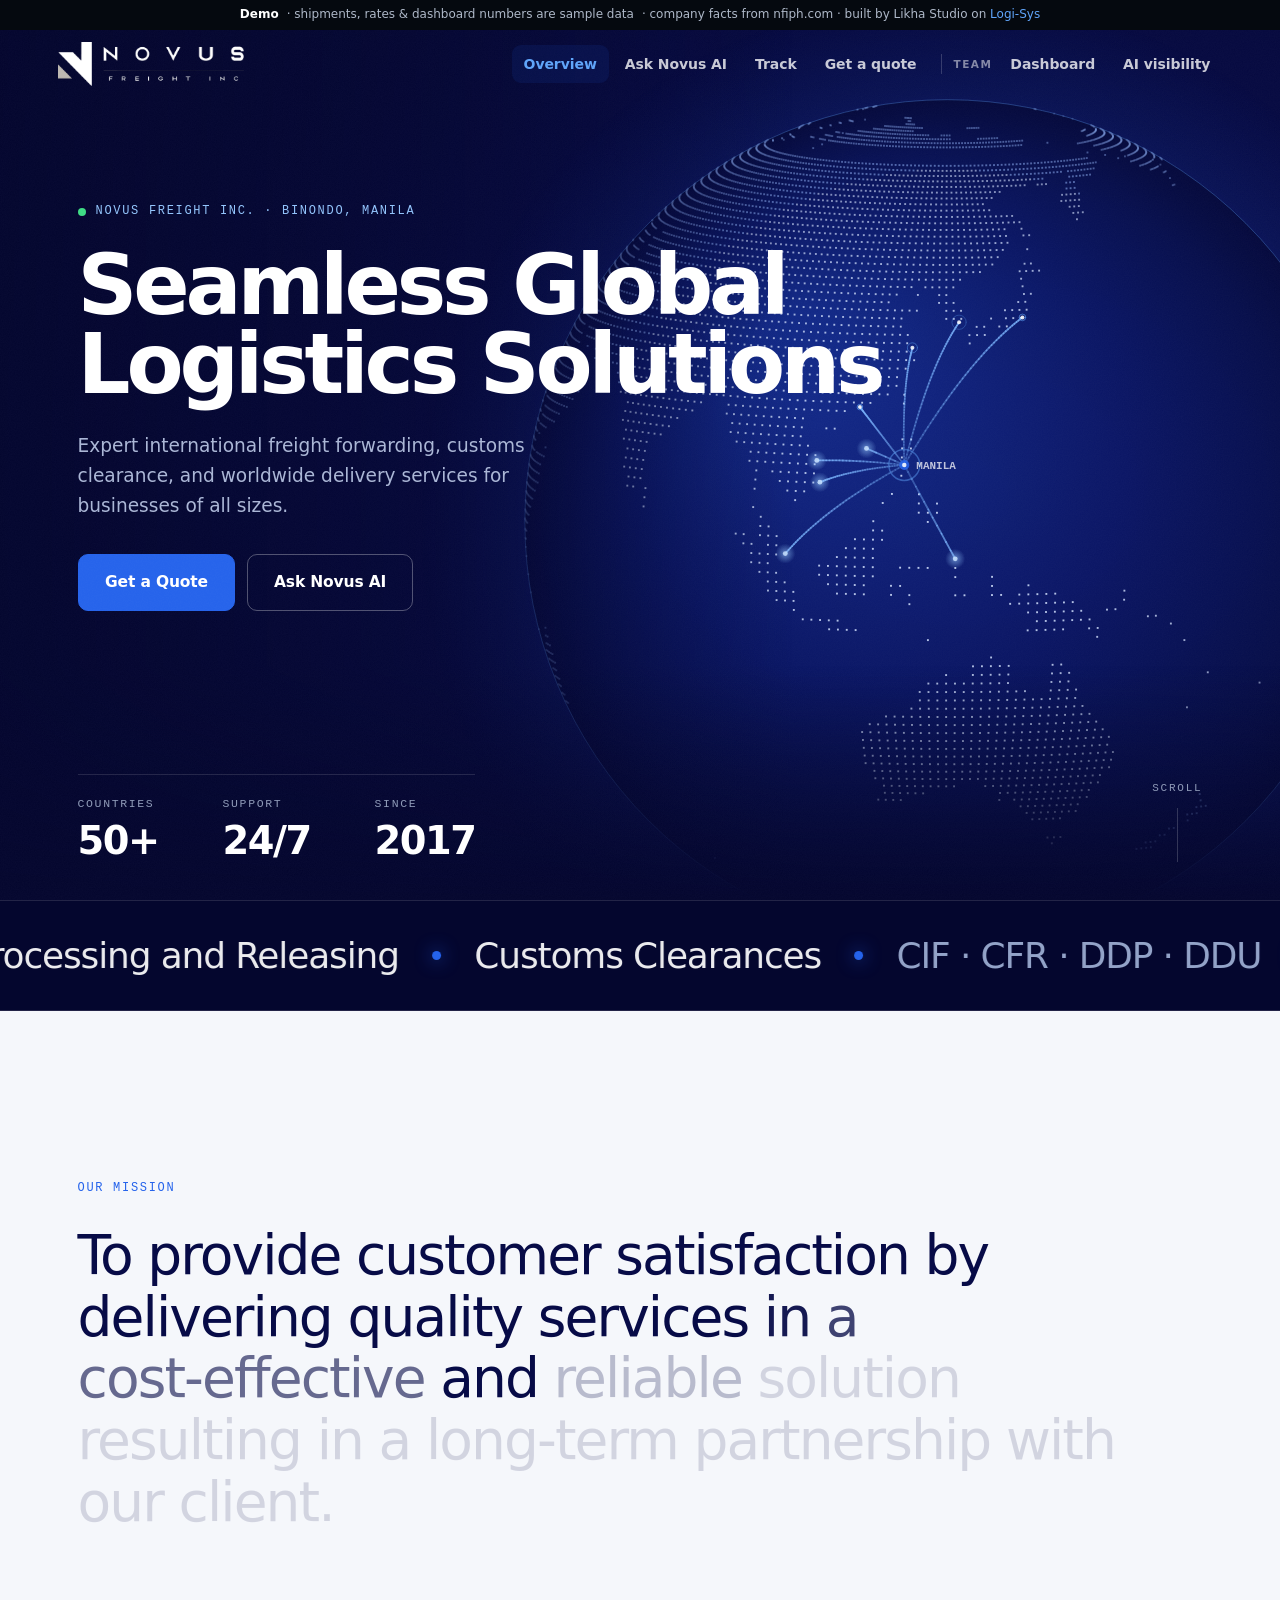
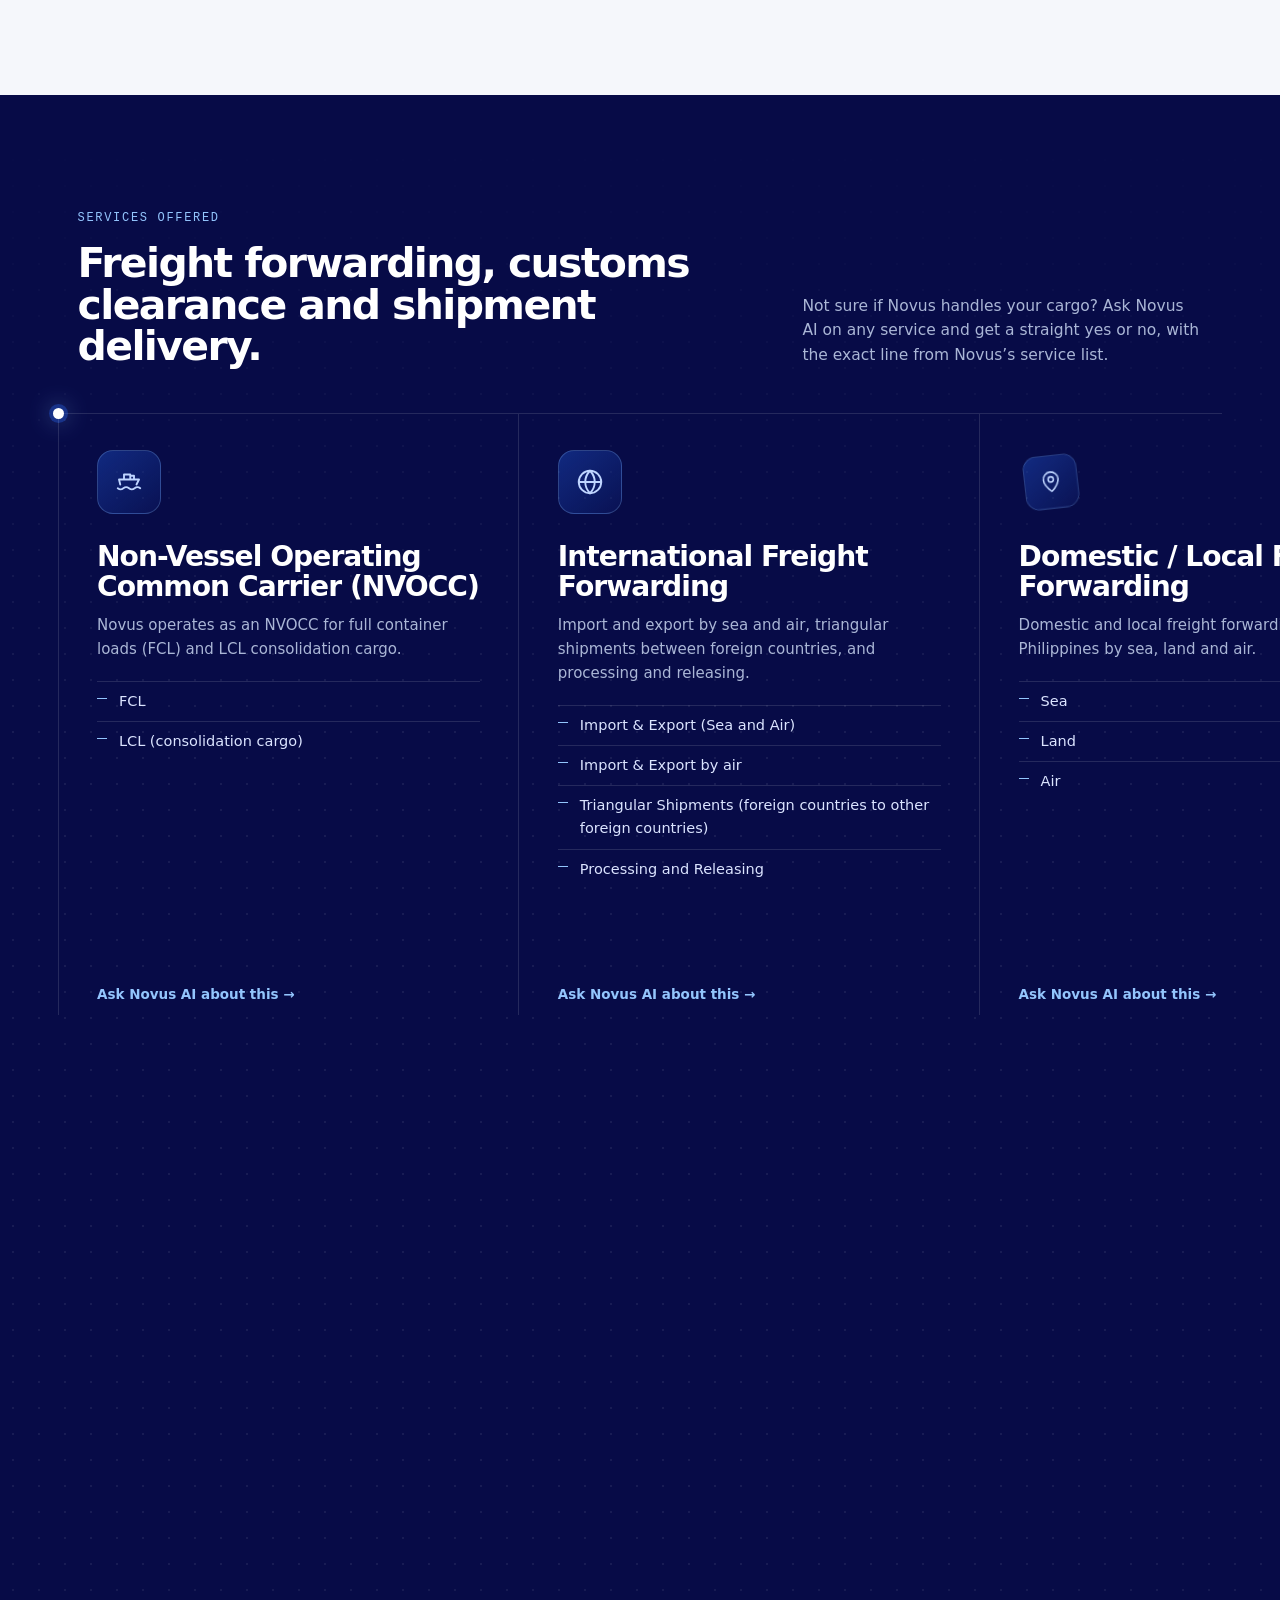
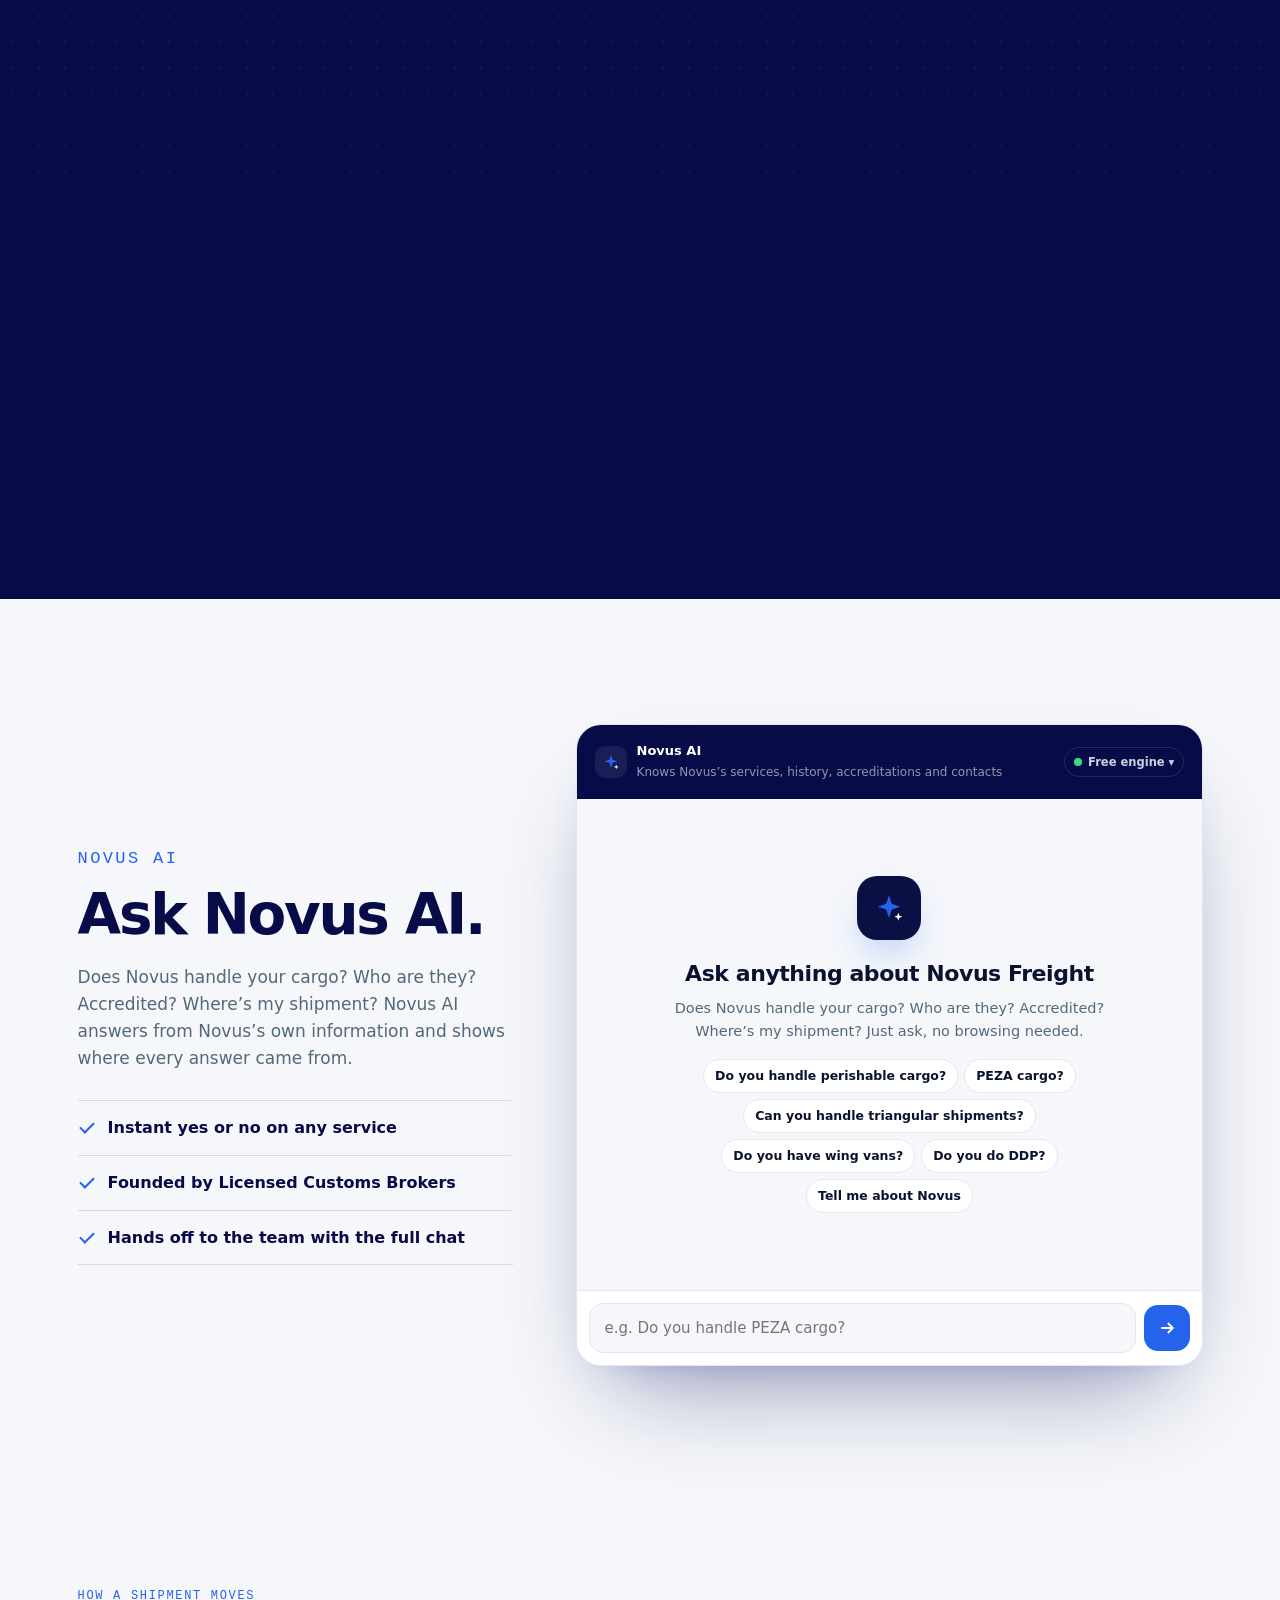
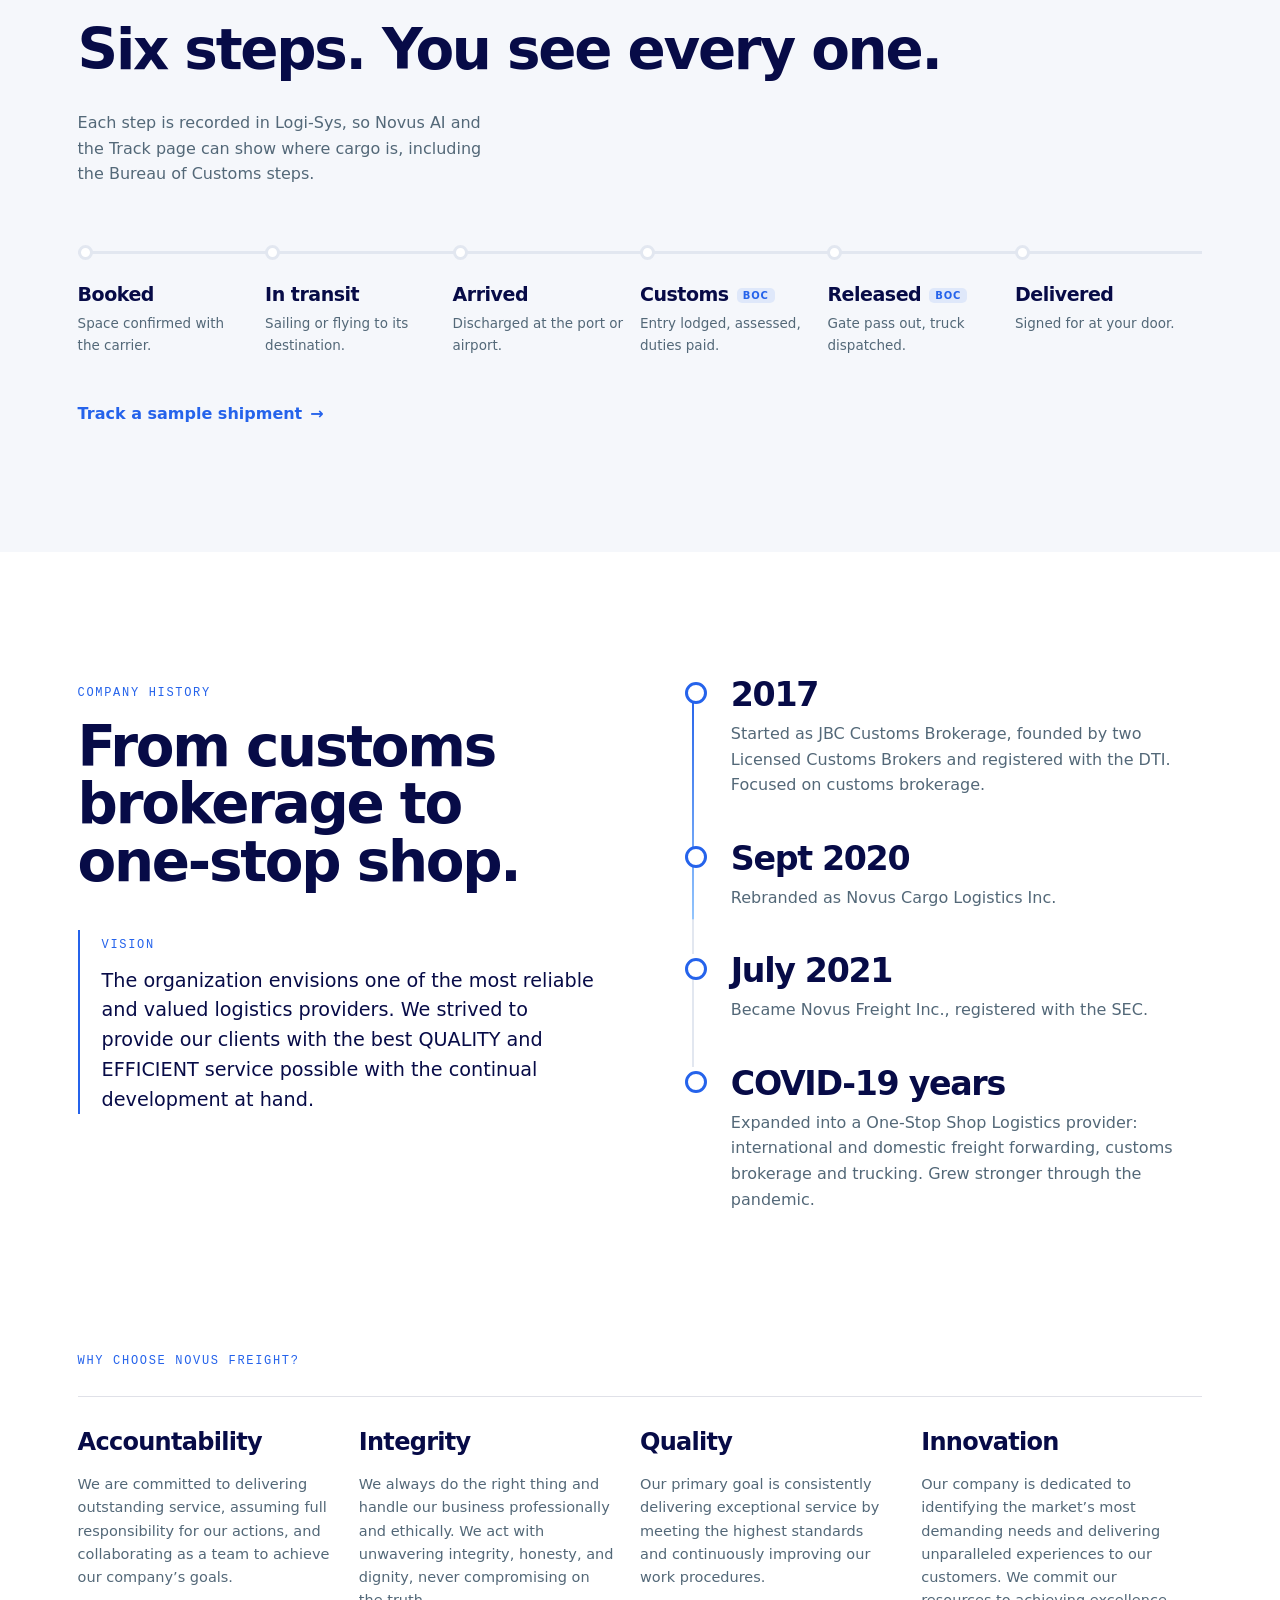
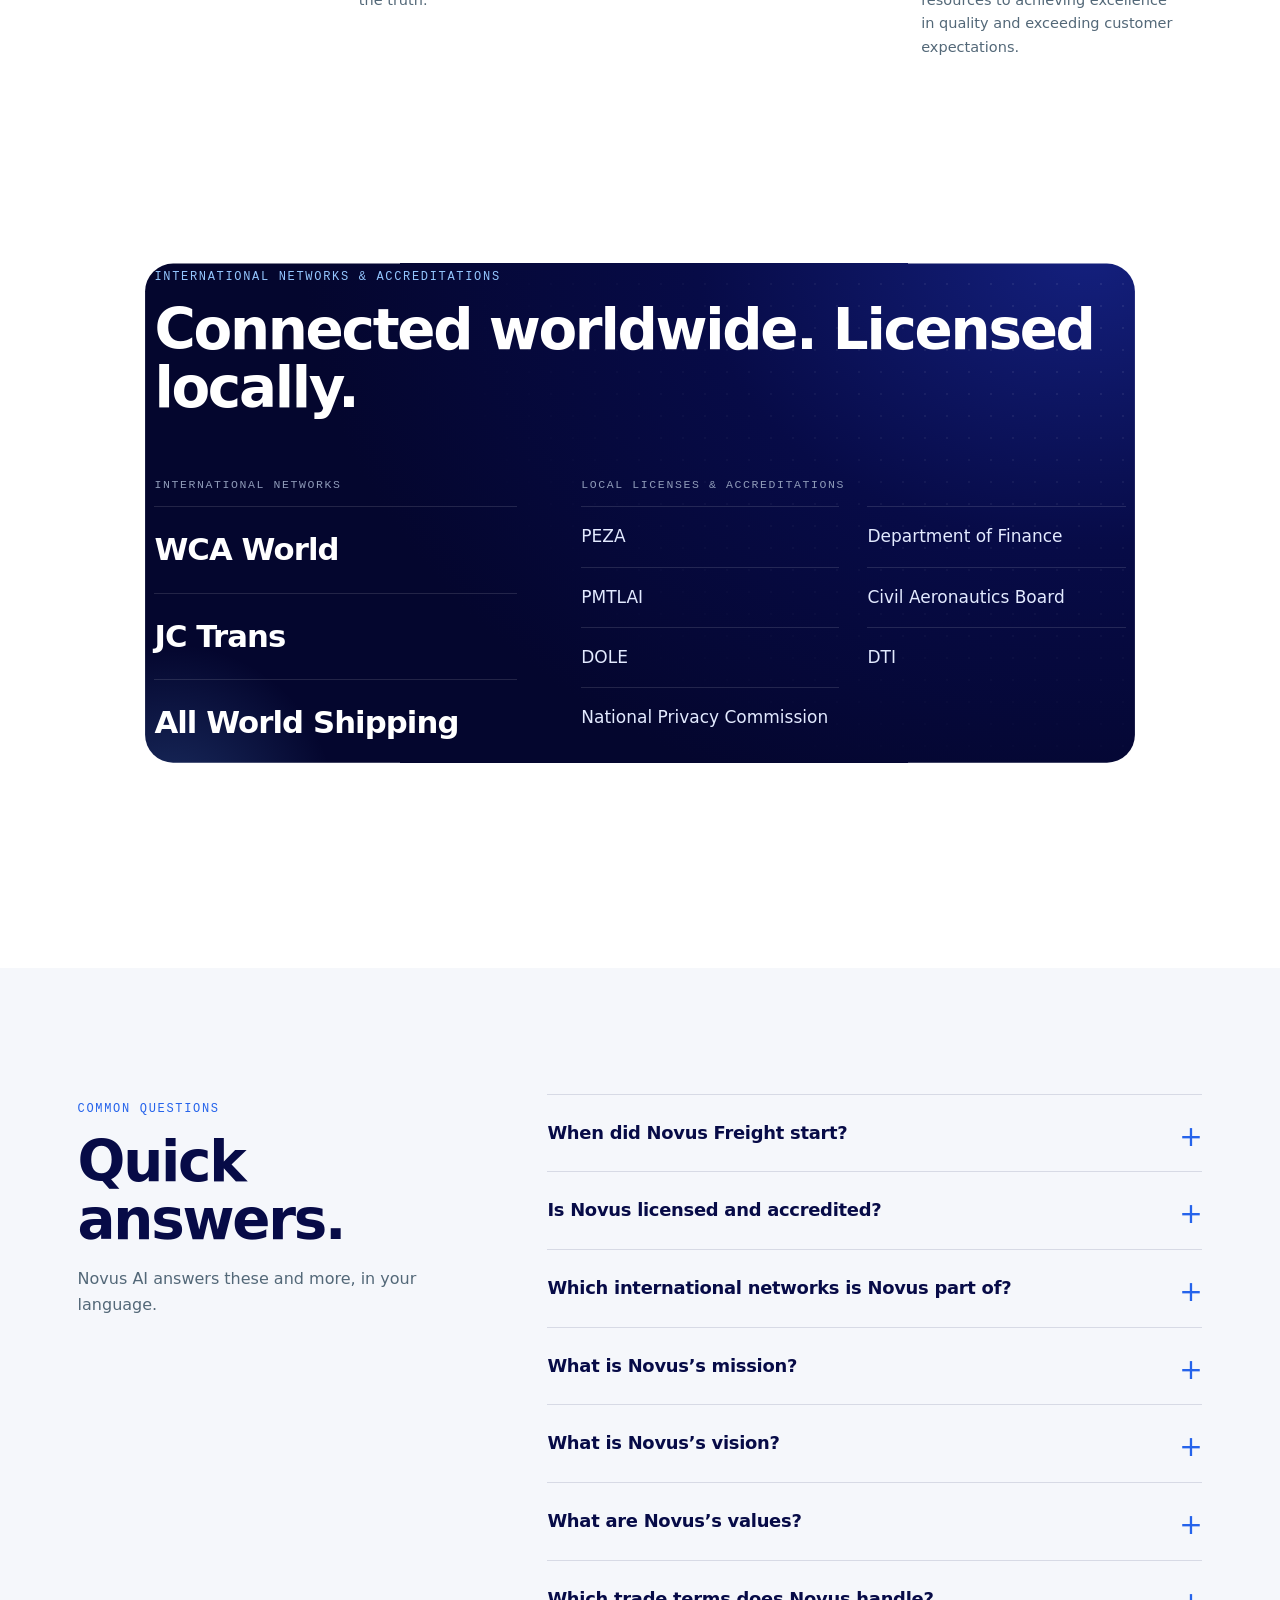
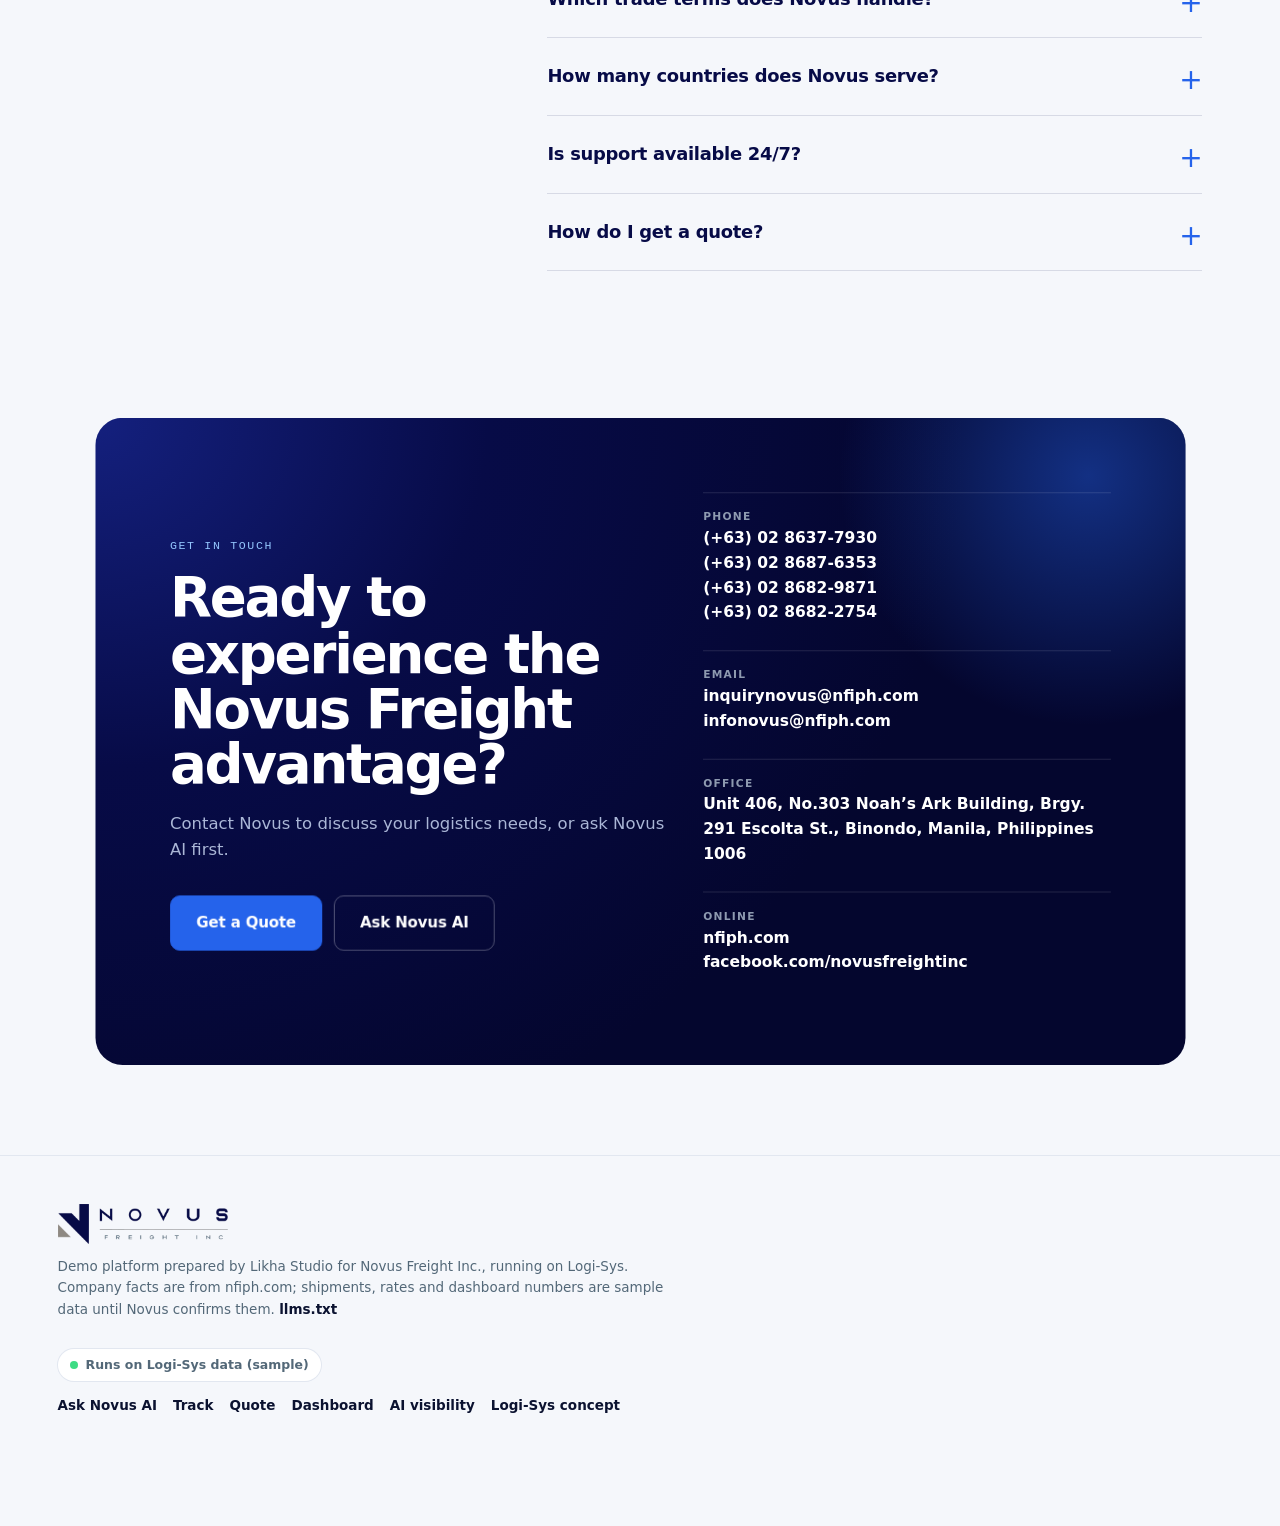
==== commit 1aadc5e3: "Novus AI: always reply in English; English example questions and labels The engine still understands" ====
--- a/novus/index.html
+++ b/novus/index.html
@@ -5,7 +5,7 @@
 <meta name="viewport" content="width=device-width, initial-scale=1">
 <meta http-equiv="Content-Security-Policy" content="default-src 'self'; script-src 'self'; style-src 'self' 'unsafe-inline' https://fonts.googleapis.com; font-src 'self' data: https://fonts.gstatic.com; img-src 'self' data:; connect-src 'self'; object-src 'none'; base-uri 'self'; form-action 'self' mailto:">
 <title>Novus Freight Inc. · Seamless Global Logistics Solutions</title>
-<meta name="description" content="Novus Freight Inc. (Binondo, Manila): NVOCC, international and domestic freight forwarding, customs clearance and trucking. Ask Novus AI in English, Tagalog or Taglish.">
+<meta name="description" content="Novus Freight Inc. (Binondo, Manila): NVOCC, international and domestic freight forwarding, customs clearance and trucking. Ask Novus AI about any service or shipment.">
 <meta name="robots" content="noindex, nofollow">
 <meta name="theme-color" content="#0a0f44">
 <link rel="icon" href="assets/favicon.png" type="image/png">
@@ -384,7 +384,7 @@
   <div class="wrap s-ask-in">
     <div class="s-ask-copy">
       <p class="kicker dark m-fade">Novus AI</p>
-      <h2 class="display-2 dark m-lines">Ask in English, Tagalog or Taglish.</h2>
+      <h2 class="display-2 dark m-lines">Ask Novus AI.</h2>
       <p class="m-fade">Does Novus handle your cargo? Who are they? Accredited? Where’s my shipment? Novus AI answers from Novus’s own information and shows where every answer came from.</p>
       <ul class="ask-points m-fade">
         <li>Instant yes or no on any service</li>
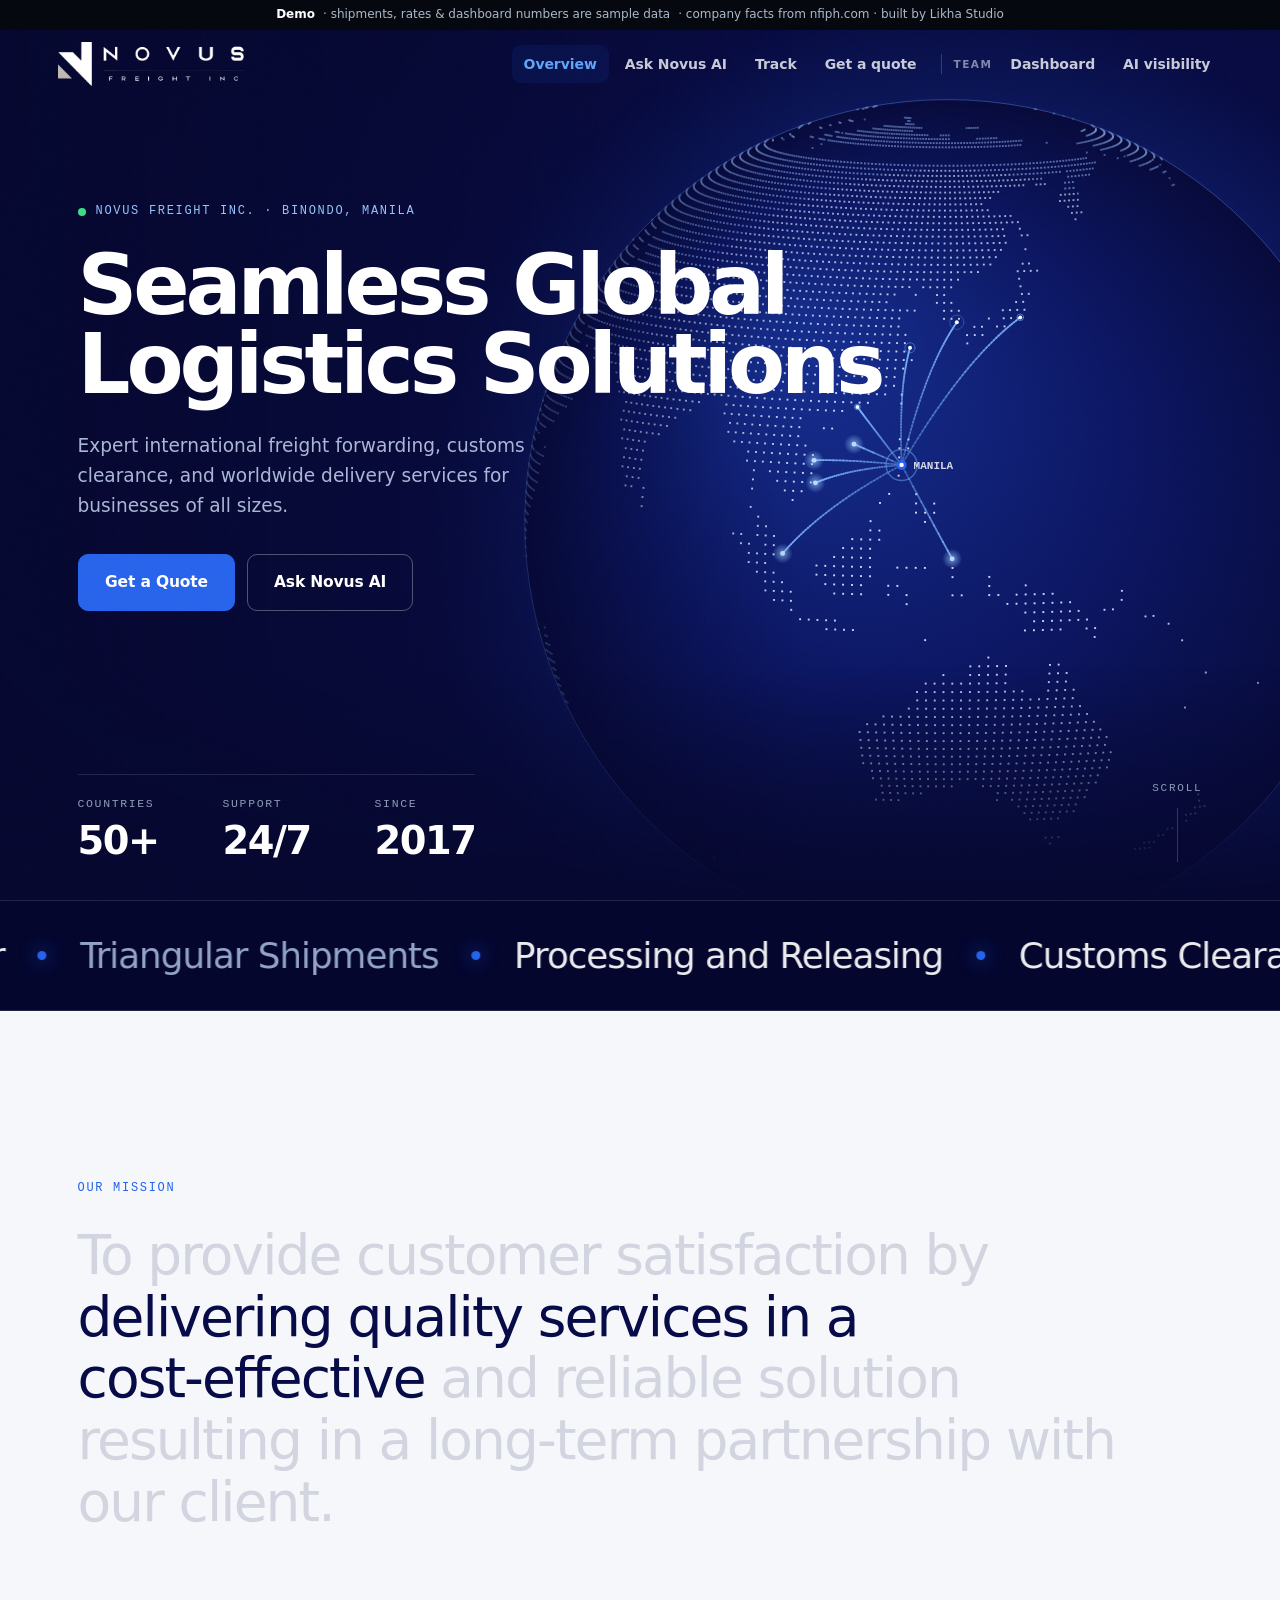
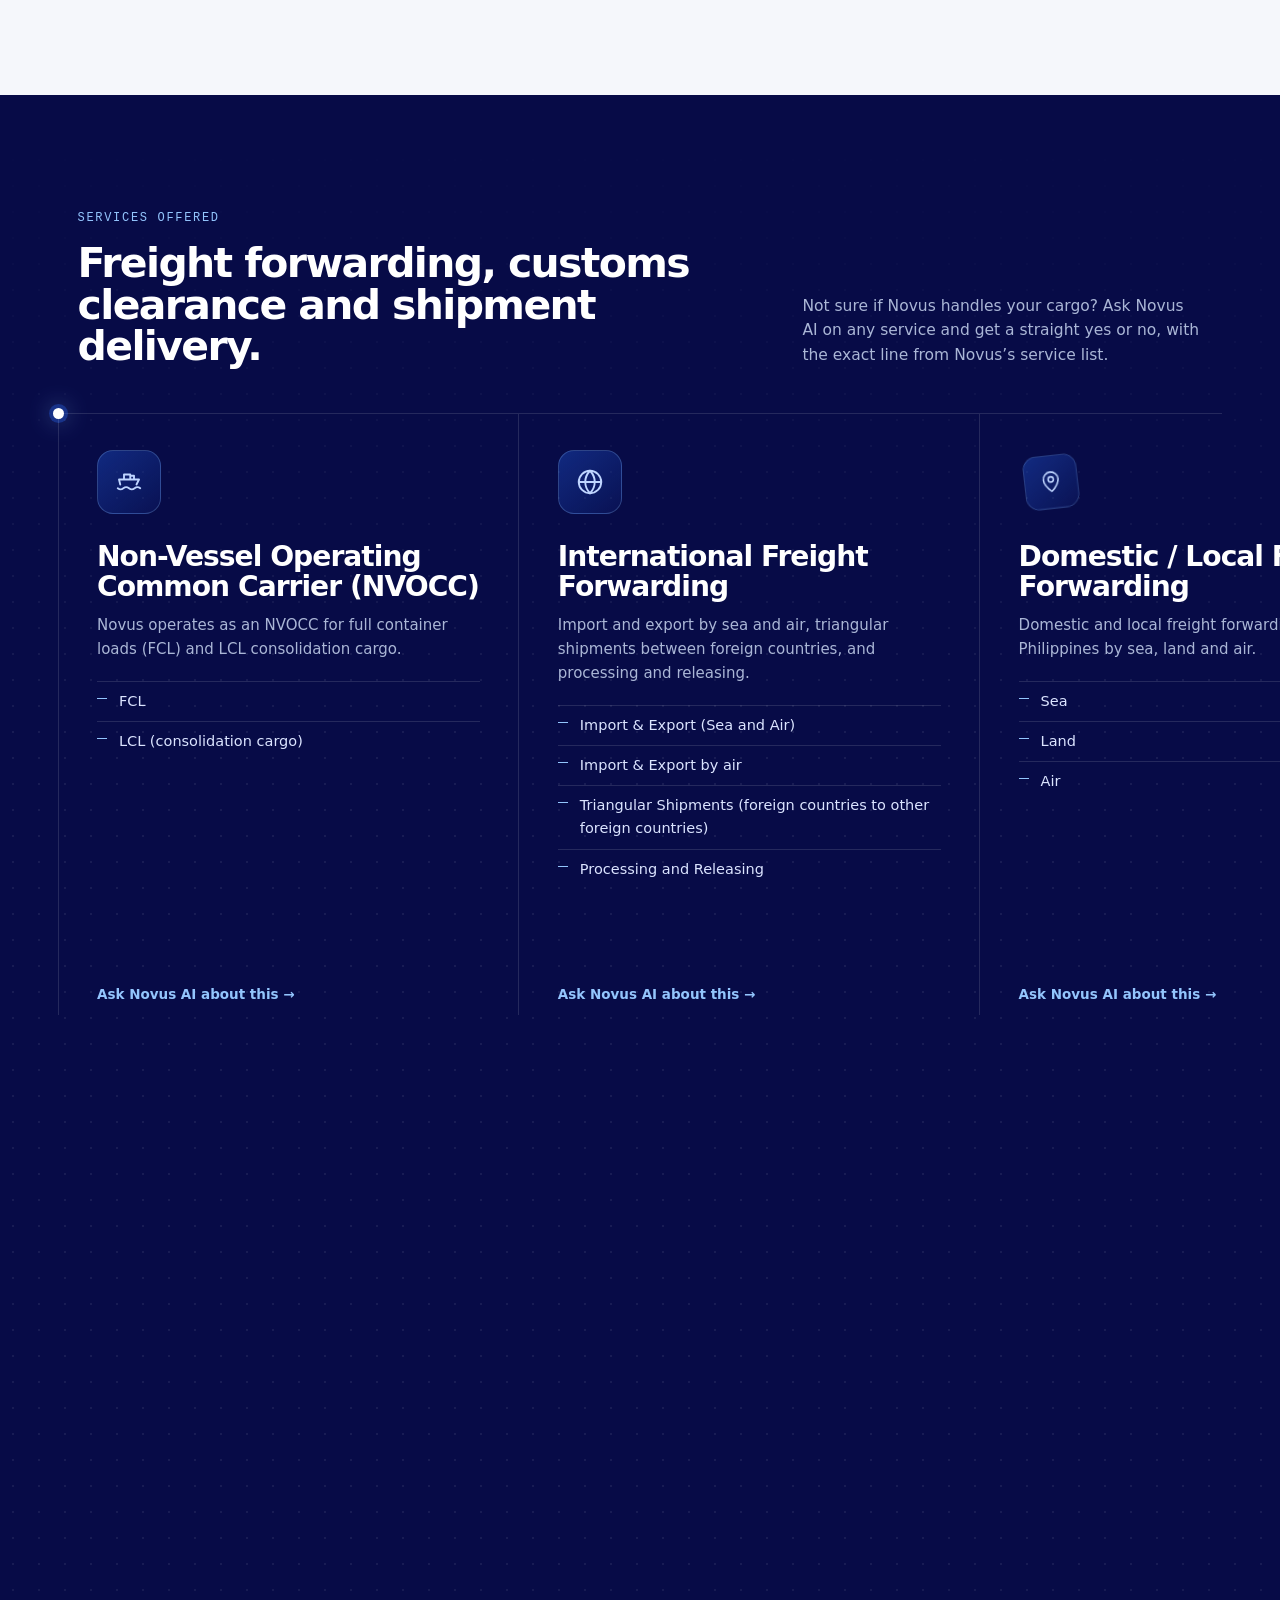
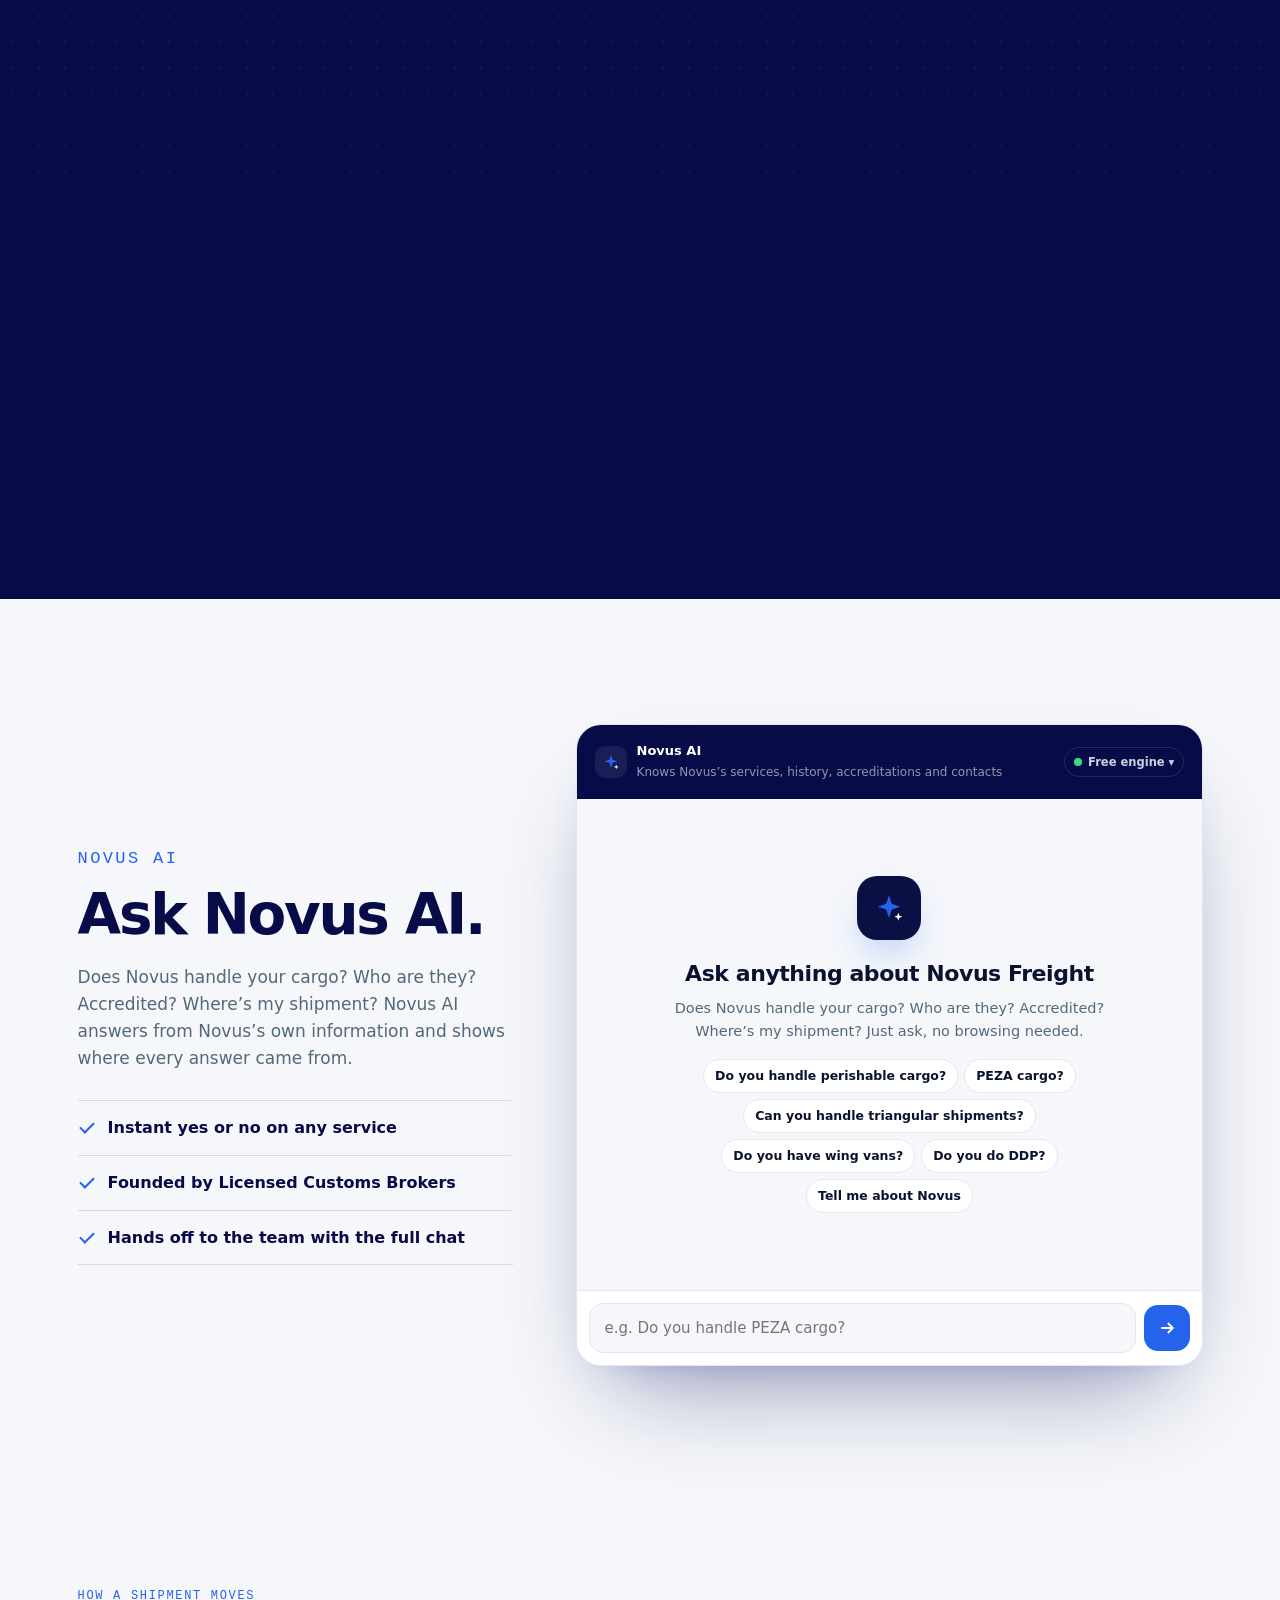
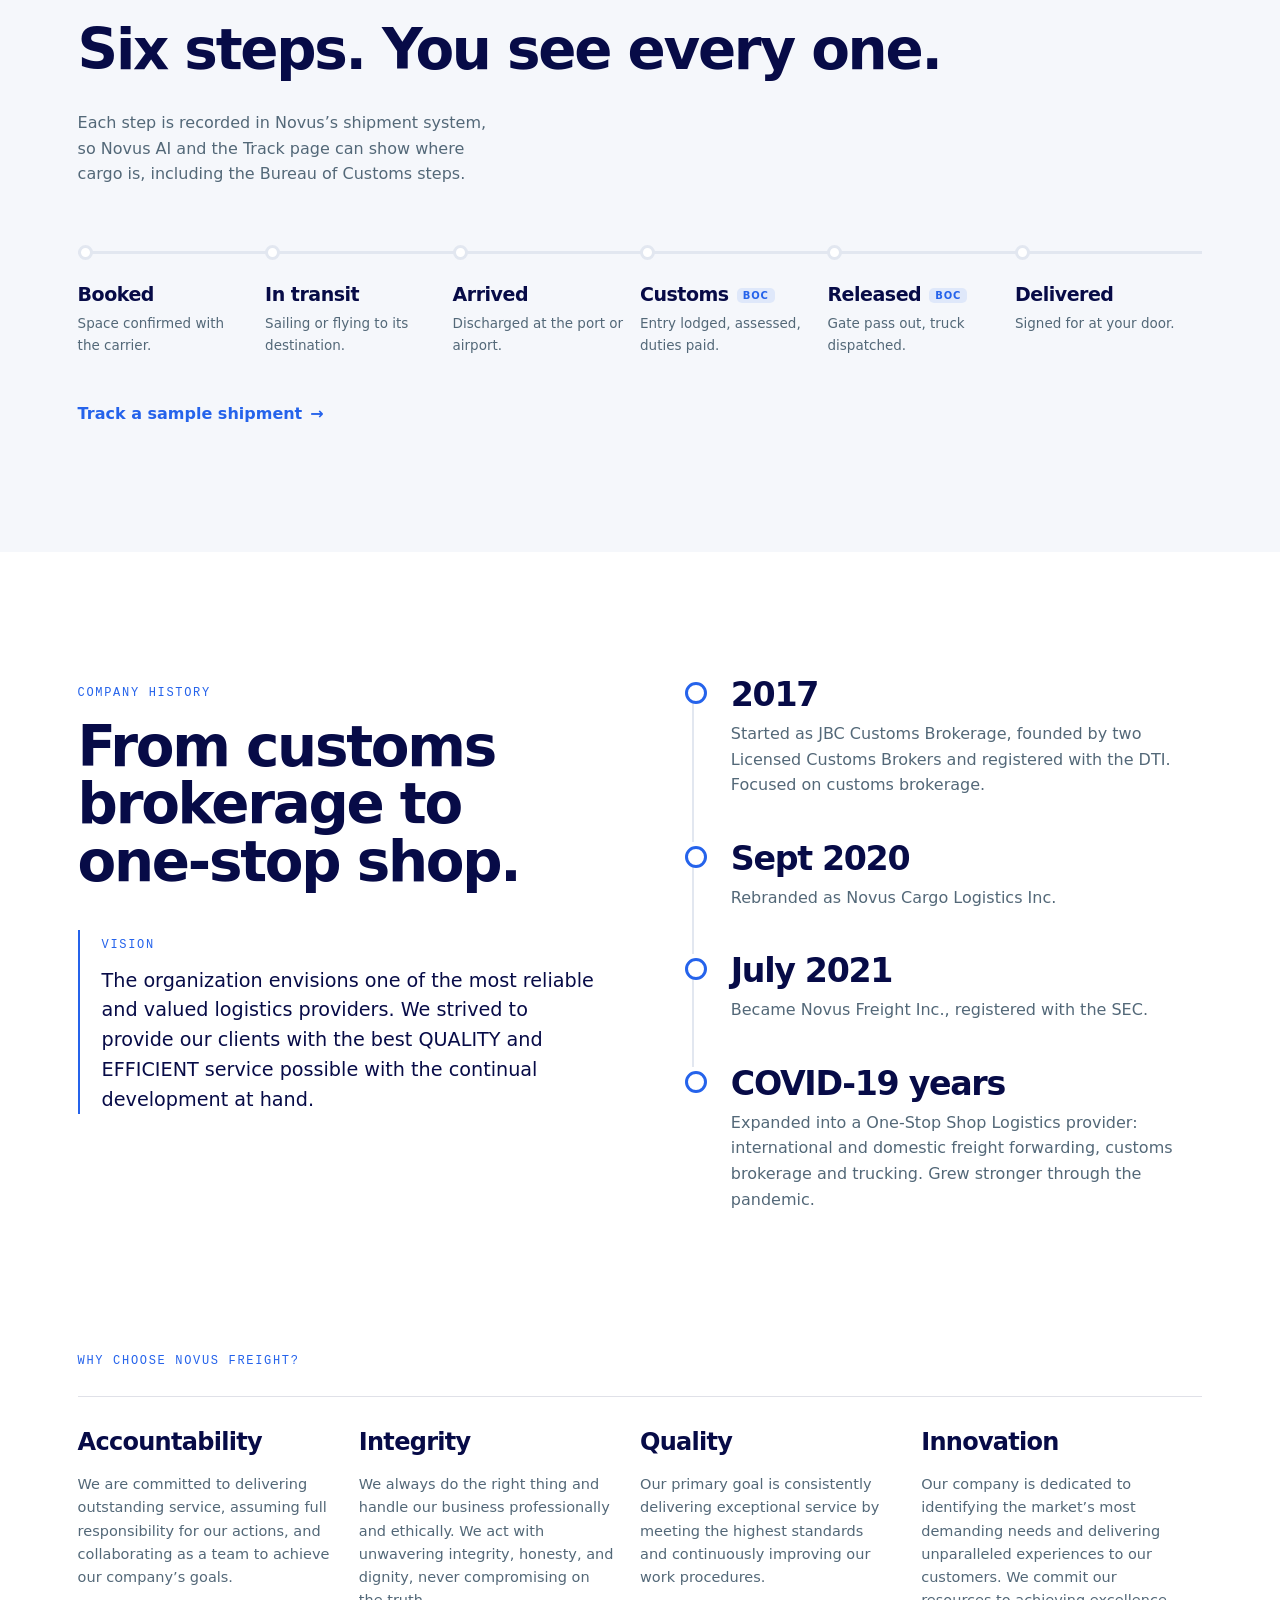
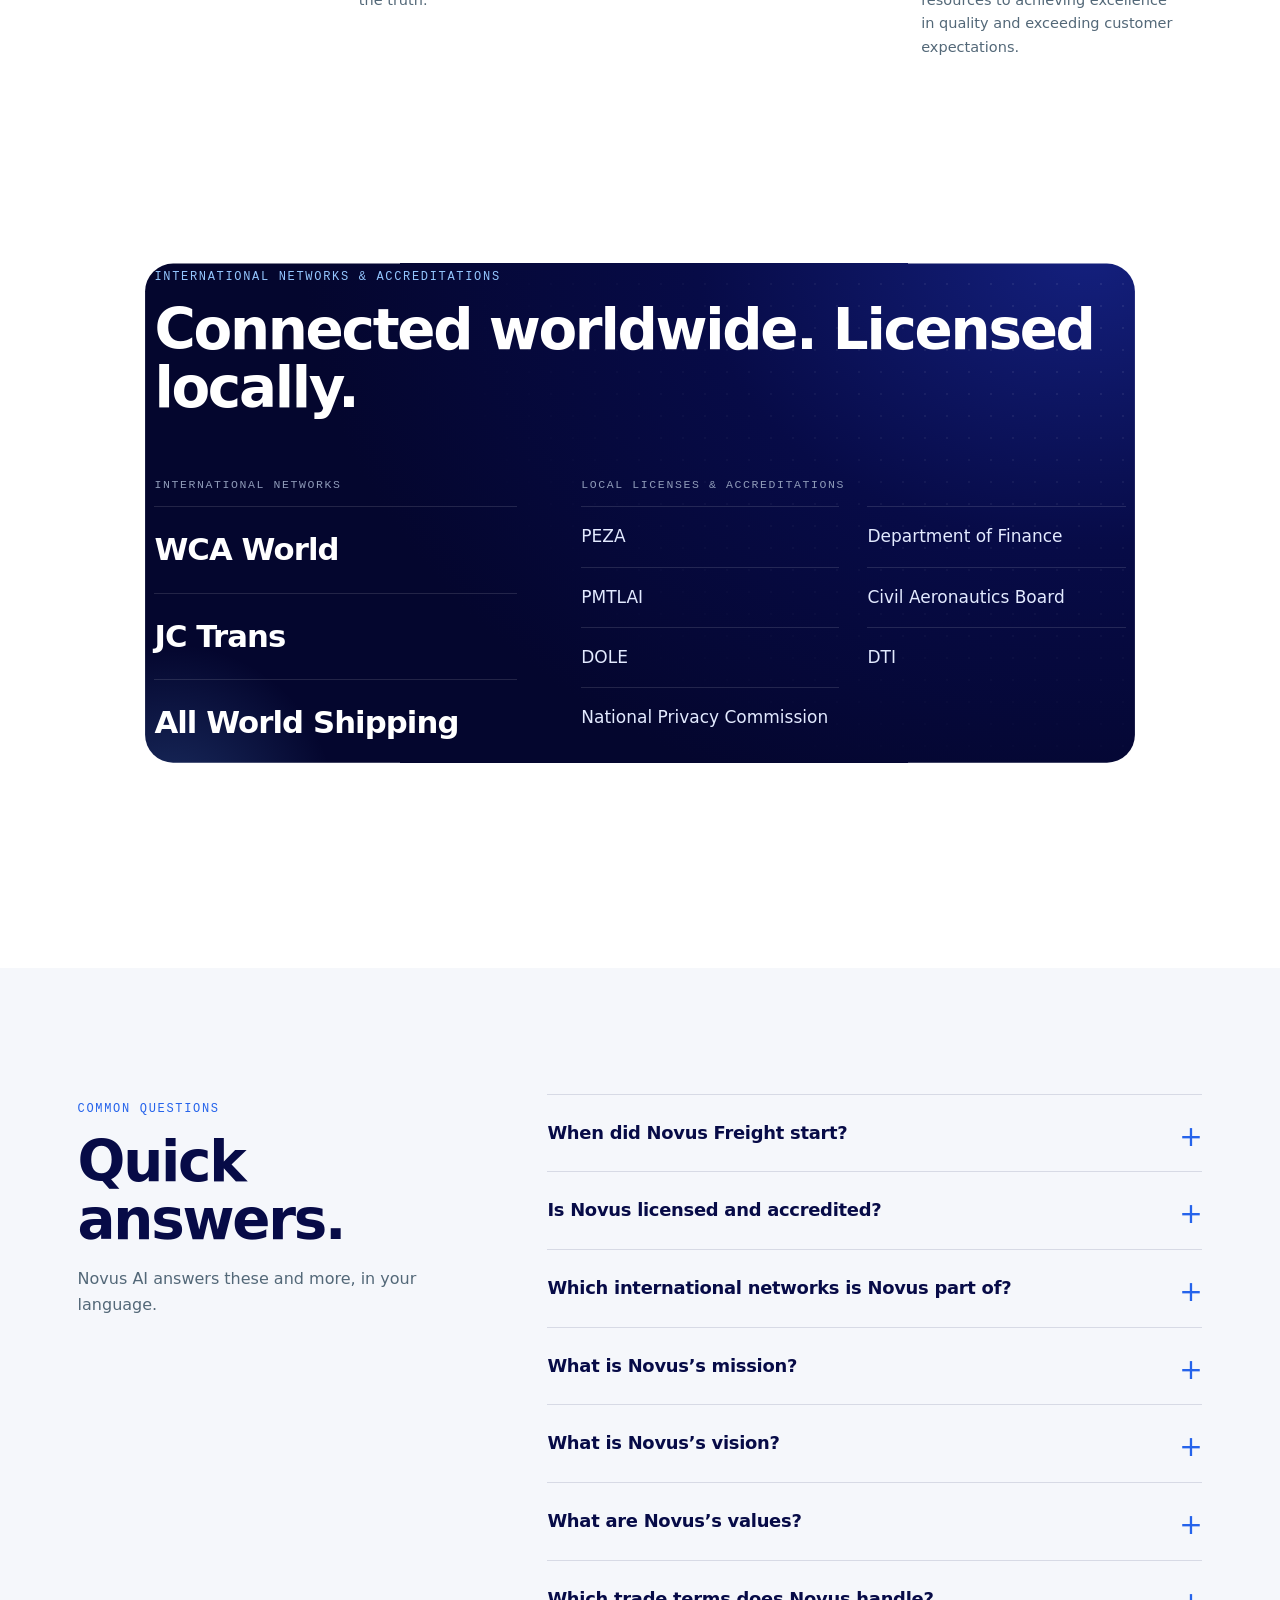
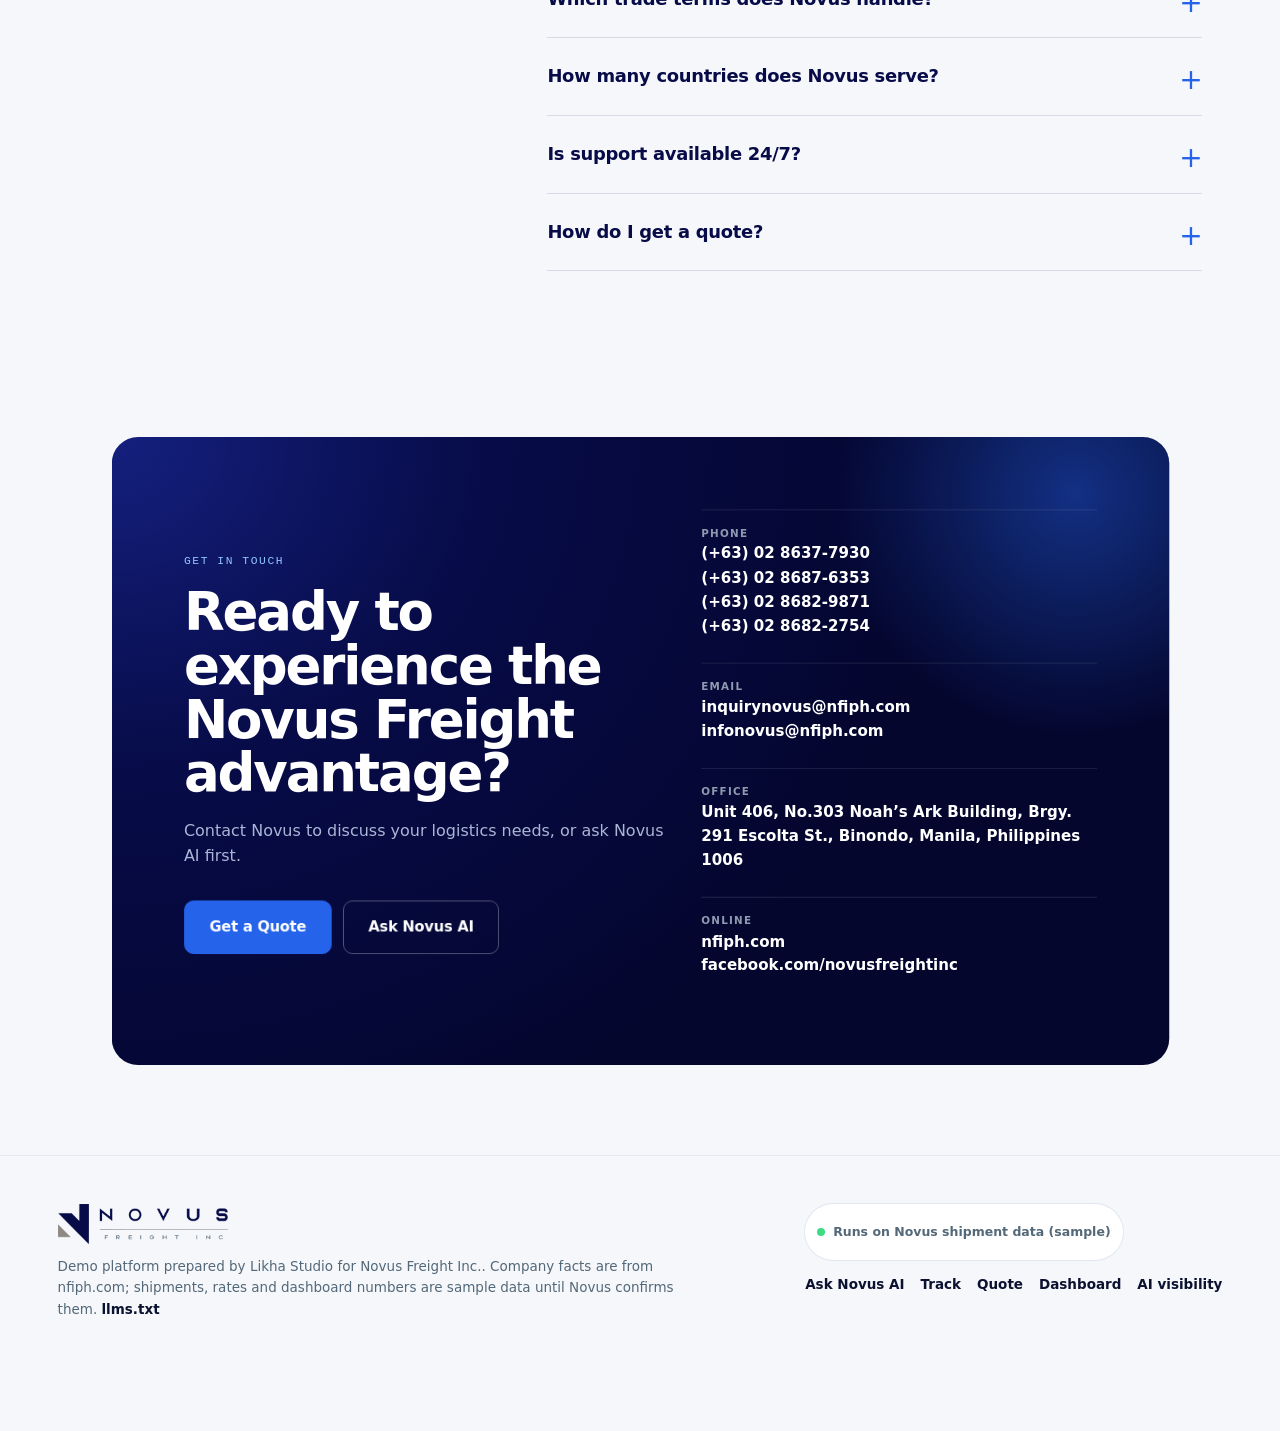
==== commit c5cdb192: "Novus demo: remove Logi-Sys references; Novus logo link preview - ribbon, footers, track, dashboard," ====
--- a/novus/index.html
+++ b/novus/index.html
@@ -9,6 +9,17 @@
 <meta name="robots" content="noindex, nofollow">
 <meta name="theme-color" content="#0a0f44">
 <link rel="icon" href="assets/favicon.png" type="image/png">
+<link rel="apple-touch-icon" href="assets/novus-logo.png">
+<meta property="og:type" content="website">
+<meta property="og:site_name" content="Novus Freight Inc.">
+<meta property="og:title" content="Novus Freight Inc. · Seamless Global Logistics Solutions">
+<meta property="og:description" content="Novus Freight Inc. (Binondo, Manila): NVOCC, international and domestic freight forwarding, customs clearance and trucking. Ask Novus AI about any service or shipment.">
+<meta property="og:url" content="https://garciaralphlawrence-svg.github.io/LogiSys-Demo/novus/">
+<meta property="og:image" content="https://garciaralphlawrence-svg.github.io/LogiSys-Demo/novus/assets/novus-share.png">
+<meta property="og:image:width" content="1200">
+<meta property="og:image:height" content="630">
+<meta name="twitter:card" content="summary_large_image">
+<meta name="twitter:image" content="https://garciaralphlawrence-svg.github.io/LogiSys-Demo/novus/assets/novus-share.png">
 <link rel="alternate" type="text/plain" href="llms.txt" title="llms.txt">
 <link rel="preconnect" href="https://fonts.googleapis.com">
 <link rel="preconnect" href="https://fonts.gstatic.com" crossorigin>
@@ -407,7 +418,7 @@
   <div class="wrap">
     <div class="split-head">
       <div><p class="kicker dark m-fade">How a shipment moves</p><h2 class="display-2 dark m-lines">Six steps. You see every one.</h2></div>
-      <p class="m-fade">Each step is recorded in Logi-Sys, so Novus AI and the Track page can show where cargo is, including the Bureau of Customs steps.</p>
+      <p class="m-fade">Each step is recorded in Novus’s shipment system, so Novus AI and the Track page can show where cargo is, including the Bureau of Customs steps.</p>
     </div>
     <div class="flow" id="flow">
       <span class="flow-rail" aria-hidden="true"><i id="flowRail"></i></span>
@@ -474,11 +485,11 @@
 <footer class="foot">
   <div>
     <img src="assets/novus-lockup.png" alt="Novus Freight Inc." width="170" height="40">
-    <p style="margin-top:12px">Demo platform prepared by Likha Studio for Novus Freight Inc., running on Logi-Sys. Company facts are from nfiph.com; shipments, rates and dashboard numbers are sample data until Novus confirms them. <a href="llms.txt">llms.txt</a></p>
+    <p style="margin-top:12px">Demo platform prepared by Likha Studio for Novus Freight Inc.. Company facts are from nfiph.com; shipments, rates and dashboard numbers are sample data until Novus confirms them. <a href="llms.txt">llms.txt</a></p>
   </div>
   <div style="display:grid;gap:14px;justify-items:start">
-    <span class="powered"><span class="live-dot"></span>Runs on Logi-Sys data (sample)</span>
-    <nav aria-label="Footer"><a href="ask.html">Ask Novus AI</a><a href="track.html">Track</a><a href="quote.html">Quote</a><a href="dashboard.html">Dashboard</a><a href="visibility.html">AI visibility</a><a href="../index.html">Logi-Sys concept</a></nav>
+    <span class="powered"><span class="live-dot"></span>Runs on Novus shipment data (sample)</span>
+    <nav aria-label="Footer"><a href="ask.html">Ask Novus AI</a><a href="track.html">Track</a><a href="quote.html">Quote</a><a href="dashboard.html">Dashboard</a><a href="visibility.html">AI visibility</a></nav>
   </div>
 </footer>
 
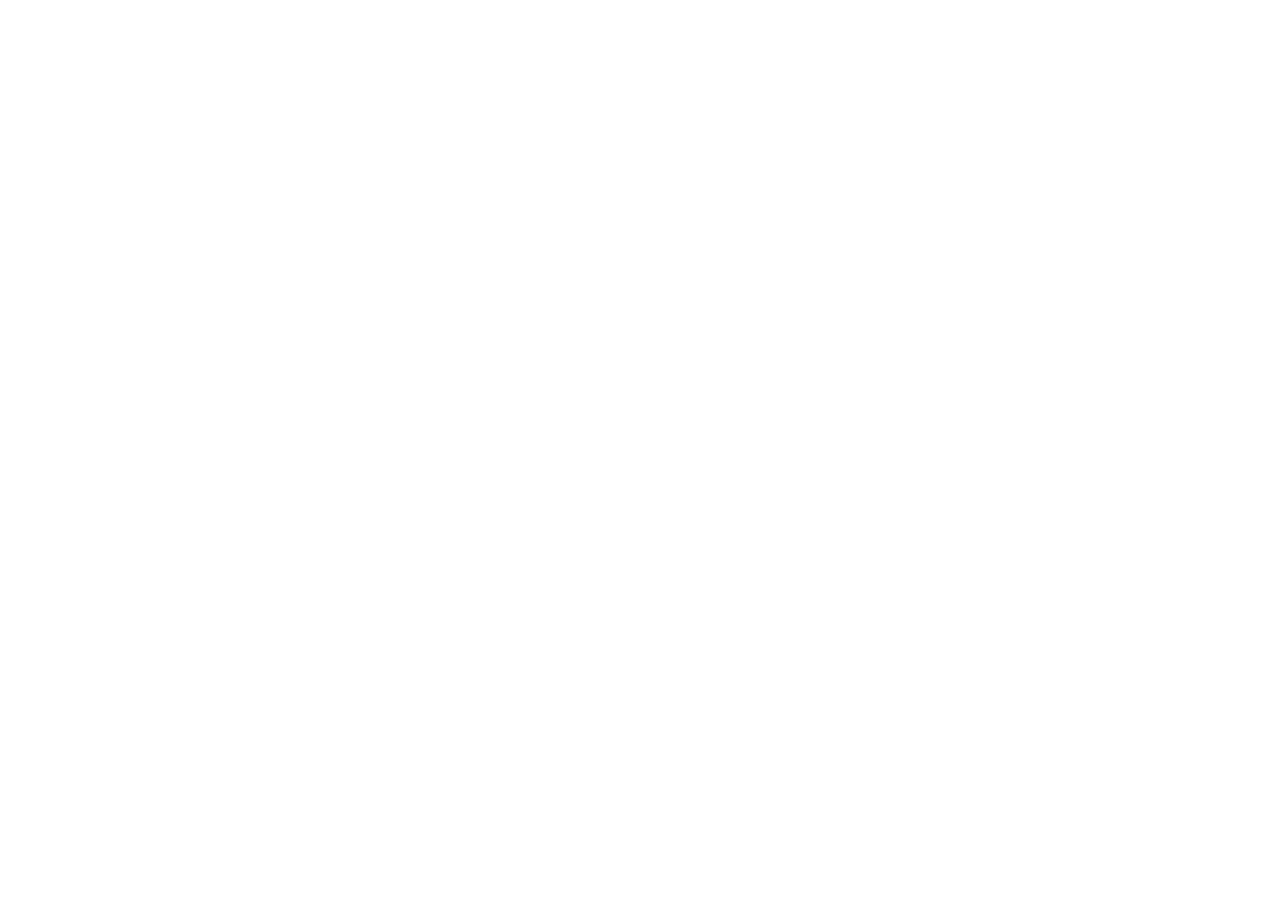
==== commit fd513be3: "Move the Novus demo to its own site (Novus-Demo); old /novus/ pages redirect Co-Authored-By: Claude " ====
--- a/novus/index.html
+++ b/novus/index.html
@@ -1,509 +1 @@
-<!doctype html>
-<html lang="en">
-<head>
-<meta charset="utf-8">
-<meta name="viewport" content="width=device-width, initial-scale=1">
-<meta http-equiv="Content-Security-Policy" content="default-src 'self'; script-src 'self'; style-src 'self' 'unsafe-inline' https://fonts.googleapis.com; font-src 'self' data: https://fonts.gstatic.com; img-src 'self' data:; connect-src 'self'; object-src 'none'; base-uri 'self'; form-action 'self' mailto:">
-<title>Novus Freight Inc. · Seamless Global Logistics Solutions</title>
-<meta name="description" content="Novus Freight Inc. (Binondo, Manila): NVOCC, international and domestic freight forwarding, customs clearance and trucking. Ask Novus AI about any service or shipment.">
-<meta name="robots" content="noindex, nofollow">
-<meta name="theme-color" content="#0a0f44">
-<link rel="icon" href="assets/favicon.png" type="image/png">
-<link rel="apple-touch-icon" href="assets/novus-logo.png">
-<meta property="og:type" content="website">
-<meta property="og:site_name" content="Novus Freight Inc.">
-<meta property="og:title" content="Novus Freight Inc. · Seamless Global Logistics Solutions">
-<meta property="og:description" content="Novus Freight Inc. (Binondo, Manila): NVOCC, international and domestic freight forwarding, customs clearance and trucking. Ask Novus AI about any service or shipment.">
-<meta property="og:url" content="https://garciaralphlawrence-svg.github.io/LogiSys-Demo/novus/">
-<meta property="og:image" content="https://garciaralphlawrence-svg.github.io/LogiSys-Demo/novus/assets/novus-share.png">
-<meta property="og:image:width" content="1200">
-<meta property="og:image:height" content="630">
-<meta name="twitter:card" content="summary_large_image">
-<meta name="twitter:image" content="https://garciaralphlawrence-svg.github.io/LogiSys-Demo/novus/assets/novus-share.png">
-<link rel="alternate" type="text/plain" href="llms.txt" title="llms.txt">
-<link rel="preconnect" href="https://fonts.googleapis.com">
-<link rel="preconnect" href="https://fonts.gstatic.com" crossorigin>
-<link href="https://fonts.googleapis.com/css2?family=Inter:wght@300;400;500;600;700;800&family=JetBrains+Mono:wght@400;500&display=swap" rel="stylesheet">
-<link rel="stylesheet" href="css/novus.css?v=3">
-<link rel="stylesheet" href="css/studio.css?v=3">
-<!--KB:jsonld--><script type="application/ld+json">
-{
- "@context": "https://schema.org",
- "@graph": [
-  {
-   "@type": [
-    "Organization",
-    "LocalBusiness"
-   ],
-   "@id": "https://garciaralphlawrence-svg.github.io/LogiSys-Demo/novus/#org",
-   "name": "Novus Freight Inc.",
-   "alternateName": [
-    "Novus Freight",
-    "Novus",
-    "NFI"
-   ],
-   "url": "https://nfiph.com",
-   "logo": "https://garciaralphlawrence-svg.github.io/LogiSys-Demo/novus/assets/novus-logo.png",
-   "image": "https://garciaralphlawrence-svg.github.io/LogiSys-Demo/novus/assets/novus-logo.png",
-   "slogan": "Your Gateway to Global Market",
-   "description": "Expert international freight forwarding, customs clearance, and worldwide delivery services for businesses of all sizes. Novus-Freight Inc. is a reliable partner in the logistics industry, providing administrative support for freight forwarding, customs brokerage, and other markets. The company’s services ensure a seamless and efficient flow of goods across borders. Novus-Freight Inc. is committed to excellence, tailoring services to meet clients’ specific needs, and delivering innovative solutions with a team of seasoned professionals. Local licenses and accreditations: PEZA, Department of Finance, PMTLAI, Civil Aeronautics Board, DOLE, DTI, National Privacy Commission.",
-   "foundingDate": "2017",
-   "telephone": "(+63) 02 8637-7930",
-   "email": "inquirynovus@nfiph.com",
-   "address": {
-    "@type": "PostalAddress",
-    "streetAddress": "Unit 406, No.303 Noah’s Ark Building, Brgy. 291 Escolta St.",
-    "addressLocality": "Binondo, Manila",
-    "addressRegion": "Metro Manila",
-    "postalCode": "1006",
-    "addressCountry": "PH"
-   },
-   "sameAs": [
-    "https://nfiph.com",
-    "https://facebook.com/novusfreightinc"
-   ],
-   "areaServed": "Worldwide",
-   "knowsAbout": [
-    "Non-Vessel Operating Common Carrier (NVOCC)",
-    "International Freight Forwarding",
-    "Domestic / Local Freight Forwarding",
-    "Customs Clearances",
-    "Trucking Services"
-   ],
-   "memberOf": [
-    {
-     "@type": "Organization",
-     "name": "WCA World"
-    },
-    {
-     "@type": "Organization",
-     "name": "JC Trans"
-    },
-    {
-     "@type": "Organization",
-     "name": "All World Shipping"
-    }
-   ],
-   "contactPoint": [
-    {
-     "@type": "ContactPoint",
-     "telephone": "(+63) 02 8637-7930",
-     "email": "inquirynovus@nfiph.com",
-     "contactType": "customer service",
-     "availableLanguage": [
-      "English",
-      "Filipino"
-     ]
-    },
-    {
-     "@type": "ContactPoint",
-     "telephone": "(+63) 02 8687-6353",
-     "email": "inquirynovus@nfiph.com",
-     "contactType": "customer service",
-     "availableLanguage": [
-      "English",
-      "Filipino"
-     ]
-    },
-    {
-     "@type": "ContactPoint",
-     "telephone": "(+63) 02 8682-9871",
-     "email": "inquirynovus@nfiph.com",
-     "contactType": "customer service",
-     "availableLanguage": [
-      "English",
-      "Filipino"
-     ]
-    },
-    {
-     "@type": "ContactPoint",
-     "telephone": "(+63) 02 8682-2754",
-     "email": "inquirynovus@nfiph.com",
-     "contactType": "customer service",
-     "availableLanguage": [
-      "English",
-      "Filipino"
-     ]
-    }
-   ],
-   "hasOfferCatalog": {
-    "@type": "OfferCatalog",
-    "name": "Services",
-    "itemListElement": [
-     {
-      "@type": "Offer",
-      "itemOffered": {
-       "@id": "https://garciaralphlawrence-svg.github.io/LogiSys-Demo/novus/#svc-nvocc"
-      }
-     },
-     {
-      "@type": "Offer",
-      "itemOffered": {
-       "@id": "https://garciaralphlawrence-svg.github.io/LogiSys-Demo/novus/#svc-international"
-      }
-     },
-     {
-      "@type": "Offer",
-      "itemOffered": {
-       "@id": "https://garciaralphlawrence-svg.github.io/LogiSys-Demo/novus/#svc-domestic"
-      }
-     },
-     {
-      "@type": "Offer",
-      "itemOffered": {
-       "@id": "https://garciaralphlawrence-svg.github.io/LogiSys-Demo/novus/#svc-customs"
-      }
-     },
-     {
-      "@type": "Offer",
-      "itemOffered": {
-       "@id": "https://garciaralphlawrence-svg.github.io/LogiSys-Demo/novus/#svc-trucking"
-      }
-     }
-    ]
-   }
-  },
-  {
-   "@type": "Service",
-   "@id": "https://garciaralphlawrence-svg.github.io/LogiSys-Demo/novus/#svc-nvocc",
-   "name": "Non-Vessel Operating Common Carrier (NVOCC)",
-   "serviceType": "Non-Vessel Operating Common Carrier (NVOCC)",
-   "description": "Novus operates as an NVOCC for full container loads (FCL) and LCL consolidation cargo. Includes: FCL; LCL (consolidation cargo).",
-   "provider": {
-    "@id": "https://garciaralphlawrence-svg.github.io/LogiSys-Demo/novus/#org"
-   },
-   "areaServed": "Worldwide"
-  },
-  {
-   "@type": "Service",
-   "@id": "https://garciaralphlawrence-svg.github.io/LogiSys-Demo/novus/#svc-international",
-   "name": "International Freight Forwarding",
-   "serviceType": "International Freight Forwarding",
-   "description": "Import and export by sea and air, triangular shipments between foreign countries, and processing and releasing. Includes: Import & Export (Sea and Air); Import & Export by air; Triangular Shipments (foreign countries to other foreign countries); Processing and Releasing.",
-   "provider": {
-    "@id": "https://garciaralphlawrence-svg.github.io/LogiSys-Demo/novus/#org"
-   },
-   "areaServed": "Worldwide"
-  },
-  {
-   "@type": "Service",
-   "@id": "https://garciaralphlawrence-svg.github.io/LogiSys-Demo/novus/#svc-domestic",
-   "name": "Domestic / Local Freight Forwarding",
-   "serviceType": "Domestic / Local Freight Forwarding",
-   "description": "Domestic and local freight forwarding across the Philippines by sea, land and air. Includes: Sea; Land; Air.",
-   "provider": {
-    "@id": "https://garciaralphlawrence-svg.github.io/LogiSys-Demo/novus/#org"
-   },
-   "areaServed": "Philippines"
-  },
-  {
-   "@type": "Service",
-   "@id": "https://garciaralphlawrence-svg.github.io/LogiSys-Demo/novus/#svc-customs",
-   "name": "Customs Clearances",
-   "serviceType": "Customs Clearances",
-   "description": "Import and export customs clearance under CIF, CFR, DDP and DDU, for general, perishable, PEZA, breakbulk and project cargoes. Includes: Import & Export; CIF, CFR, DDP, DDU; General Cargoes; Perishable Cargoes; PEZA Cargoes; Breakbulk Cargoes; Project Cargoes.",
-   "provider": {
-    "@id": "https://garciaralphlawrence-svg.github.io/LogiSys-Demo/novus/#org"
-   },
-   "areaServed": "Worldwide"
-  },
-  {
-   "@type": "Service",
-   "@id": "https://garciaralphlawrence-svg.github.io/LogiSys-Demo/novus/#svc-trucking",
-   "name": "Trucking Services",
-   "serviceType": "Trucking Services",
-   "description": "Trailer trucks, small trucks, and winged van and closed van trucking. Includes: Trailer Trucks; Small Trucks; Winged Van & Closed Van.",
-   "provider": {
-    "@id": "https://garciaralphlawrence-svg.github.io/LogiSys-Demo/novus/#org"
-   },
-   "areaServed": "Worldwide"
-  },
-  {
-   "@type": "FAQPage",
-   "mainEntity": [
-    {
-     "@type": "Question",
-     "name": "When did Novus Freight start?",
-     "acceptedAnswer": {
-      "@type": "Answer",
-      "text": "Novus began in 2017 as JBC Customs Brokerage, founded by two Licensed Customs Brokers and registered with the DTI. It rebranded in September 2020 as Novus Cargo Logistics Inc. and became Novus Freight Inc. in July 2021, registered with the SEC."
-     }
-    },
-    {
-     "@type": "Question",
-     "name": "Is Novus licensed and accredited?",
-     "acceptedAnswer": {
-      "@type": "Answer",
-      "text": "Yes. Novus lists these local licenses and accreditations: PEZA, Department of Finance, PMTLAI, Civil Aeronautics Board, DOLE, DTI and the National Privacy Commission. Novus Freight Inc. is registered with the SEC."
-     }
-    },
-    {
-     "@type": "Question",
-     "name": "Which international networks is Novus part of?",
-     "acceptedAnswer": {
-      "@type": "Answer",
-      "text": "Novus is connected to the WCA World, JC Trans and All World Shipping networks, which link it to logistics partners worldwide."
-     }
-    },
-    {
-     "@type": "Question",
-     "name": "What is Novus’s mission?",
-     "acceptedAnswer": {
-      "@type": "Answer",
-      "text": "To provide customer satisfaction by delivering quality services in a cost-effective and reliable solution resulting in a long-term partnership with our client."
-     }
-    },
-    {
-     "@type": "Question",
-     "name": "What is Novus’s vision?",
-     "acceptedAnswer": {
-      "@type": "Answer",
-      "text": "The organization envisions one of the most reliable and valued logistics providers, providing clients with the best quality and efficient service possible, with continual development."
-     }
-    },
-    {
-     "@type": "Question",
-     "name": "What are Novus’s values?",
-     "acceptedAnswer": {
-      "@type": "Answer",
-      "text": "Accountability, Integrity, Quality and Innovation. Novus takes full responsibility for its work, acts ethically, holds itself to high standards and keeps improving to meet clients’ most demanding needs."
-     }
-    },
-    {
-     "@type": "Question",
-     "name": "Which trade terms does Novus handle?",
-     "acceptedAnswer": {
-      "@type": "Answer",
-      "text": "Novus’s customs clearance covers shipments under CIF, CFR, DDP and DDU."
-     }
-    },
-    {
-     "@type": "Question",
-     "name": "How many countries does Novus serve?",
-     "acceptedAnswer": {
-      "@type": "Answer",
-      "text": "Novus’s website lists 50+ countries, served through its international networks (WCA World, JC Trans and All World Shipping). For a specific port or route, the team confirms the routing."
-     }
-    },
-    {
-     "@type": "Question",
-     "name": "Is support available 24/7?",
-     "acceptedAnswer": {
-      "@type": "Answer",
-      "text": "Novus’s website lists 24/7 support. You can also reach the team at (+63) 02 8637-7930 or inquirynovus@nfiph.com."
-     }
-    },
-    {
-     "@type": "Question",
-     "name": "How do I get a quote?",
-     "acceptedAnswer": {
-      "@type": "Answer",
-      "text": "Send your shipment details through the quote form or email inquirynovus@nfiph.com. Novus replies with the actual rate for your shipment."
-     }
-    }
-   ]
-  }
- ]
-}
-</script><!--/KB:jsonld-->
-</head>
-<body data-page="overview" class="studio home">
-
-<div class="loader" id="loader" aria-hidden="true">
-  <div class="loader-in">
-    <img src="assets/novus-lockup-light.png" alt="" width="220" height="52">
-    <span class="loader-line"><i></i></span>
-  </div>
-</div>
-
-<header class="nav" data-dark="1">
-  <a class="brand" href="index.html" aria-label="Novus Freight Inc. home">
-    <img class="logo-dark" src="assets/novus-lockup.png" alt="Novus Freight Inc." width="170" height="40">
-    <img class="logo-light" src="assets/novus-lockup-light.png" alt="" width="170" height="40">
-  </a>
-  <nav class="links" aria-label="Main">
-    <a href="index.html" aria-current="page">Overview</a>
-    <a href="ask.html">Ask Novus AI</a>
-    <a href="track.html">Track</a>
-    <a href="quote.html">Get a quote</a>
-    <span class="sep" aria-hidden="true"></span><span class="team">Team</span>
-    <a href="dashboard.html">Dashboard</a>
-    <a href="visibility.html">AI visibility</a>
-  </nav>
-  <button class="burger" aria-label="Menu" aria-expanded="false"><span></span><span></span></button>
-  <span class="nav-progress" aria-hidden="true"><i></i></span>
-</header>
-<nav class="mnav" aria-label="Mobile">
-  <a href="index.html">Overview</a><a href="ask.html">Ask Novus AI</a><a href="track.html">Track</a><a href="quote.html">Get a quote</a>
-  <small>For the Novus team</small>
-  <a href="dashboard.html">Dashboard</a><a href="visibility.html">AI visibility</a>
-</nav>
-
-<main>
-<section class="s-hero" id="top">
-  <canvas class="globe" id="globe" aria-hidden="true"></canvas>
-  <div class="s-hero-fade" aria-hidden="true"></div>
-  <div class="wrap s-hero-in">
-    <p class="kicker m-fade"><span class="live-dot"></span>Novus Freight Inc. · Binondo, Manila</p>
-    <h1 class="display m-lines">Seamless Global<br>Logistics Solutions</h1>
-    <p class="s-lead m-fade" data-kb="company.oneLiner">Expert international freight forwarding, customs clearance, and worldwide delivery services for businesses of all sizes.</p>
-    <div class="s-cta m-fade">
-      <a class="btn lg magnetic" href="quote.html"><span>Get a Quote</span></a>
-      <a class="btn lg line magnetic" href="#ask"><span>Ask Novus AI</span></a>
-    </div>
-  </div>
-  <div class="wrap s-hero-foot">
-    <dl class="s-stats m-fade">
-      <div><dt>Countries</dt><dd><span class="count" data-to="50">50</span>+</dd></div>
-      <div><dt>Support</dt><dd>24/7</dd></div>
-      <div><dt>Since</dt><dd>2017</dd></div>
-    </dl>
-    <a class="scroll-cue m-fade" href="#services" aria-label="Scroll to services"><span>Scroll</span><i></i></a>
-  </div>
-</section>
-
-<div class="marquee" aria-label="Services and cargo handled">
-  <div class="marquee-track" id="marquee">
-    <span>NVOCC</span><span>FCL</span><span>LCL consolidation</span><span>Import &amp; Export by Sea and Air</span><span>Triangular Shipments</span><span>Processing and Releasing</span><span>Customs Clearances</span><span>CIF · CFR · DDP · DDU</span><span>Perishable Cargoes</span><span>PEZA Cargoes</span><span>Breakbulk Cargoes</span><span>Project Cargoes</span><span>Domestic Sea · Land · Air</span><span>Trailer Trucks</span><span>Winged Van &amp; Closed Van</span>
-  </div>
-</div>
-
-<section class="s-statement">
-  <div class="wrap">
-    <p class="kicker dark m-fade">Our mission</p>
-    <p class="statement" id="statement" data-kb="company.mission">To provide customer satisfaction by delivering quality services in a cost-effective and reliable solution resulting in a long-term partnership with our client.</p>
-  </div>
-</section>
-
-<section class="s-services" id="services">
-  <div class="hs-pin" id="hsPin">
-    <div class="hs-head wrap">
-      <div>
-        <p class="kicker m-fade">Services offered</p>
-        <h2 class="display-2 m-lines">Freight forwarding, customs clearance and shipment delivery.</h2>
-      </div>
-      <p class="hs-note m-fade">Not sure if Novus handles your cargo? Ask Novus AI on any service and get a straight yes or no, with the exact line from Novus’s service list.</p>
-    </div>
-    <div class="hs-rail" aria-hidden="true"><i id="hsRail"></i><b id="hsShip"></b></div>
-    <div class="hs-viewport">
-      <div class="svc-grid hs-track" id="svcGrid"><!--KB:services--><article class="svc" id="svc-nvocc"><div class="svc-ic"><svg viewBox="0 0 24 24" aria-hidden="true"><path d="M3 17c1.5 1.2 3 1.2 4.5 0s3-1.2 4.5 0 3 1.2 4.5 0 3-1.2 4.5 0M5 14l-1-4h16l-2 4M8 10V6h5v4M13 7h3v3"/></svg></div><h3>Non-Vessel Operating Common Carrier (NVOCC)</h3><p>Novus operates as an NVOCC for full container loads (FCL) and LCL consolidation cargo.</p><ul><li>FCL</li><li>LCL (consolidation cargo)</li></ul><button class="svc-ask" type="button" data-ask="Does Novus offer NVOCC?">Ask Novus AI about this <span aria-hidden="true">→</span></button></article><article class="svc" id="svc-international"><div class="svc-ic"><svg viewBox="0 0 24 24" aria-hidden="true"><circle cx="12" cy="12" r="9"/><path d="M3 12h18M12 3c2.5 2.6 3.8 5.6 3.8 9s-1.3 6.4-3.8 9c-2.5-2.6-3.8-5.6-3.8-9S9.5 5.6 12 3z"/></svg></div><h3>International Freight Forwarding</h3><p>Import and export by sea and air, triangular shipments between foreign countries, and processing and releasing.</p><ul><li>Import &amp; Export (Sea and Air)</li><li>Import &amp; Export by air</li><li>Triangular Shipments (foreign countries to other foreign countries)</li><li>Processing and Releasing</li></ul><button class="svc-ask" type="button" data-ask="Does Novus offer International freight forwarding?">Ask Novus AI about this <span aria-hidden="true">→</span></button></article><article class="svc" id="svc-domestic"><div class="svc-ic"><svg viewBox="0 0 24 24" aria-hidden="true"><path d="M12 21s-7-6.2-7-11.5A7 7 0 0 1 19 9.5C19 14.8 12 21 12 21z"/><circle cx="12" cy="9.5" r="2.5"/></svg></div><h3>Domestic / Local Freight Forwarding</h3><p>Domestic and local freight forwarding across the Philippines by sea, land and air.</p><ul><li>Sea</li><li>Land</li><li>Air</li></ul><button class="svc-ask" type="button" data-ask="Does Novus offer Domestic freight forwarding?">Ask Novus AI about this <span aria-hidden="true">→</span></button></article><article class="svc" id="svc-customs"><div class="svc-ic"><svg viewBox="0 0 24 24" aria-hidden="true"><path d="M12 3l8 3v6c0 4.5-3.4 8.2-8 9-4.6-.8-8-4.5-8-9V6z"/><path d="M8.5 12l2.5 2.5 4.5-5"/></svg></div><h3>Customs Clearances</h3><p>Import and export customs clearance under CIF, CFR, DDP and DDU, for general, perishable, PEZA, breakbulk and project cargoes.</p><ul><li>Import &amp; Export</li><li>CIF, CFR, DDP, DDU</li><li>General Cargoes</li><li>Perishable Cargoes</li><li>PEZA Cargoes</li><li>Breakbulk Cargoes</li><li>Project Cargoes</li></ul><button class="svc-ask" type="button" data-ask="Does Novus offer Customs clearance?">Ask Novus AI about this <span aria-hidden="true">→</span></button></article><article class="svc" id="svc-trucking"><div class="svc-ic"><svg viewBox="0 0 24 24" aria-hidden="true"><path d="M2 6h12v10H2zM14 9h4l4 4v3h-8M6 19a2 2 0 1 0 0-.01M18 19a2 2 0 1 0 0-.01"/></svg></div><h3>Trucking Services</h3><p>Trailer trucks, small trucks, and winged van and closed van trucking.</p><ul><li>Trailer Trucks</li><li>Small Trucks</li><li>Winged Van &amp; Closed Van</li></ul><button class="svc-ask" type="button" data-ask="Does Novus offer Trucking?">Ask Novus AI about this <span aria-hidden="true">→</span></button></article><!--/KB:services--></div>
-    </div>
-  </div>
-</section>
-
-<section class="s-ask" id="ask">
-  <div class="wrap s-ask-in">
-    <div class="s-ask-copy">
-      <p class="kicker dark m-fade">Novus AI</p>
-      <h2 class="display-2 dark m-lines">Ask Novus AI.</h2>
-      <p class="m-fade">Does Novus handle your cargo? Who are they? Accredited? Where’s my shipment? Novus AI answers from Novus’s own information and shows where every answer came from.</p>
-      <ul class="ask-points m-fade">
-        <li>Instant yes or no on any service</li>
-        <li>Founded by Licensed Customs Brokers</li>
-        <li>Hands off to the team with the full chat</li>
-      </ul>
-    </div>
-    <div class="console m-rise" id="heroConsole">
-      <div class="console-head">
-        <span class="av" id="heroAv"></span>
-        <div class="grow"><b>Novus AI</b><br><small>Knows Novus’s services, history, accreditations and contacts</small></div>
-        <span id="heroEngine"></span>
-      </div>
-      <div id="heroChat" class="console-chat"></div>
-    </div>
-  </div>
-</section>
-
-<section class="s-flow">
-  <div class="wrap">
-    <div class="split-head">
-      <div><p class="kicker dark m-fade">How a shipment moves</p><h2 class="display-2 dark m-lines">Six steps. You see every one.</h2></div>
-      <p class="m-fade">Each step is recorded in Novus’s shipment system, so Novus AI and the Track page can show where cargo is, including the Bureau of Customs steps.</p>
-    </div>
-    <div class="flow" id="flow">
-      <span class="flow-rail" aria-hidden="true"><i id="flowRail"></i></span>
-      <div class="flow-step"><i></i><b>Booked</b><p>Space confirmed with the carrier.</p></div>
-      <div class="flow-step"><i></i><b>In transit</b><p>Sailing or flying to its destination.</p></div>
-      <div class="flow-step"><i></i><b>Arrived</b><p>Discharged at the port or airport.</p></div>
-      <div class="flow-step boc"><i></i><b>Customs</b><p>Entry lodged, assessed, duties paid.</p></div>
-      <div class="flow-step boc"><i></i><b>Released</b><p>Gate pass out, truck dispatched.</p></div>
-      <div class="flow-step"><i></i><b>Delivered</b><p>Signed for at your door.</p></div>
-    </div>
-    <a class="link-arrow m-fade" href="track.html">Track a sample shipment <span aria-hidden="true">→</span></a>
-  </div>
-</section>
-
-<section class="s-story" id="about">
-  <div class="wrap story">
-    <div class="story-l">
-      <p class="kicker dark m-fade">Company history</p>
-      <h2 class="display-2 dark m-lines">From customs brokerage to one-stop shop.</h2>
-      <div class="vision m-fade"><p class="kicker dark">Vision</p><p class="mv-t" data-kb="company.vision"></p></div>
-    </div>
-    <div class="story-r">
-      <span class="hist-rail" aria-hidden="true"><i id="histRail"></i></span>
-      <ol class="hist" id="histList"><!--KB:history--><li><b>2017</b><p>Started as JBC Customs Brokerage, founded by two Licensed Customs Brokers and registered with the DTI. Focused on customs brokerage.</p></li><li><b>Sept 2020</b><p>Rebranded as Novus Cargo Logistics Inc.</p></li><li><b>July 2021</b><p>Became Novus Freight Inc., registered with the SEC.</p></li><li><b>COVID-19 years</b><p>Expanded into a One-Stop Shop Logistics provider: international and domestic freight forwarding, customs brokerage and trucking. Grew stronger through the pandemic.</p></li><!--/KB:history--></ol>
-    </div>
-  </div>
-  <div class="wrap vals-wrap">
-    <p class="kicker dark m-fade">Why choose Novus Freight?</p>
-    <div class="vals" id="valsGrid"><!--KB:values--><div class="val"><b>Accountability</b><p>We are committed to delivering outstanding service, assuming full responsibility for our actions, and collaborating as a team to achieve our company’s goals.</p></div><div class="val"><b>Integrity</b><p>We always do the right thing and handle our business professionally and ethically. We act with unwavering integrity, honesty, and dignity, never compromising on the truth.</p></div><div class="val"><b>Quality</b><p>Our primary goal is consistently delivering exceptional service by meeting the highest standards and continuously improving our work procedures.</p></div><div class="val"><b>Innovation</b><p>Our company is dedicated to identifying the market’s most demanding needs and delivering unparalleled experiences to our customers. We commit our resources to achieving excellence in quality and exceeding customer expectations.</p></div><!--/KB:values--></div>
-  </div>
-</section>
-
-<section class="s-acc" id="accreditations">
-  <div class="wrap">
-    <div class="acc">
-      <div class="acc-head"><p class="kicker m-fade">International networks &amp; accreditations</p><h2 class="display-2 m-lines">Connected worldwide. Licensed locally.</h2></div>
-      <div class="acc-grid m-fade" id="accGrid"><!--KB:accred--><div class="acc-col"><h3>International networks</h3><ul class="acc-list"><li>WCA World</li><li>JC Trans</li><li>All World Shipping</li></ul></div><div class="acc-col"><h3>Local licenses &amp; accreditations</h3><ul class="acc-list"><li>PEZA</li><li>Department of Finance</li><li>PMTLAI</li><li>Civil Aeronautics Board</li><li>DOLE</li><li>DTI</li><li>National Privacy Commission</li></ul></div><!--/KB:accred--></div>
-    </div>
-  </div>
-</section>
-
-<section class="s-faq" id="faq">
-  <div class="wrap faq-wrap">
-    <div><p class="kicker dark m-fade">Common questions</p><h2 class="display-2 dark m-lines">Quick answers.</h2><p class="m-fade faq-note">Novus AI answers these and more, in your language.</p></div>
-    <div class="faq-list" id="faqList"><!--KB:faq--><details class="faq-i"><summary>When did Novus Freight start?</summary><p>Novus began in 2017 as JBC Customs Brokerage, founded by two Licensed Customs Brokers and registered with the DTI. It rebranded in September 2020 as Novus Cargo Logistics Inc. and became Novus Freight Inc. in July 2021, registered with the SEC.</p></details><details class="faq-i"><summary>Is Novus licensed and accredited?</summary><p>Yes. Novus lists these local licenses and accreditations: PEZA, Department of Finance, PMTLAI, Civil Aeronautics Board, DOLE, DTI and the National Privacy Commission. Novus Freight Inc. is registered with the SEC.</p></details><details class="faq-i"><summary>Which international networks is Novus part of?</summary><p>Novus is connected to the WCA World, JC Trans and All World Shipping networks, which link it to logistics partners worldwide.</p></details><details class="faq-i"><summary>What is Novus’s mission?</summary><p>To provide customer satisfaction by delivering quality services in a cost-effective and reliable solution resulting in a long-term partnership with our client.</p></details><details class="faq-i"><summary>What is Novus’s vision?</summary><p>The organization envisions one of the most reliable and valued logistics providers, providing clients with the best quality and efficient service possible, with continual development.</p></details><details class="faq-i"><summary>What are Novus’s values?</summary><p>Accountability, Integrity, Quality and Innovation. Novus takes full responsibility for its work, acts ethically, holds itself to high standards and keeps improving to meet clients’ most demanding needs.</p></details><details class="faq-i"><summary>Which trade terms does Novus handle?</summary><p>Novus’s customs clearance covers shipments under CIF, CFR, DDP and DDU.</p></details><details class="faq-i"><summary>How many countries does Novus serve?</summary><p>Novus’s website lists 50+ countries, served through its international networks (WCA World, JC Trans and All World Shipping). For a specific port or route, the team confirms the routing.</p></details><details class="faq-i"><summary>Is support available 24/7?</summary><p>Novus’s website lists 24/7 support. You can also reach the team at (+63) 02 8637-7930 or inquirynovus@nfiph.com.</p></details><details class="faq-i"><summary>How do I get a quote?</summary><p>Send your shipment details through the quote form or email inquirynovus@nfiph.com. Novus replies with the actual rate for your shipment.</p></details><!--/KB:faq--></div>
-  </div>
-</section>
-
-<section class="s-contact" id="contact">
-  <div class="wrap">
-    <div class="band">
-      <div class="band-copy">
-        <p class="kicker m-fade">Get in touch</p>
-        <h2 class="display-2 m-lines">Ready to experience the Novus Freight advantage?</h2>
-        <p class="m-fade band-lead">Contact Novus to discuss your logistics needs, or ask Novus AI first.</p>
-        <div class="s-cta m-fade"><a class="btn lg magnetic" href="quote.html"><span>Get a Quote</span></a><a class="btn lg line magnetic" href="ask.html"><span>Ask Novus AI</span></a></div>
-      </div>
-      <ul class="contact-list m-fade" id="contactList"><!--KB:contact--><li><small>Phone</small><a href="tel:+63286377930">(+63) 02 8637-7930</a><a href="tel:+63286876353">(+63) 02 8687-6353</a><a href="tel:+63286829871">(+63) 02 8682-9871</a><a href="tel:+63286822754">(+63) 02 8682-2754</a></li><li><small>Email</small><a href="mailto:inquirynovus@nfiph.com">inquirynovus@nfiph.com</a><a href="mailto:infonovus@nfiph.com">infonovus@nfiph.com</a></li><li><small>Office</small><span>Unit 406, No.303 Noah’s Ark Building, Brgy. 291 Escolta St., Binondo, Manila, Philippines 1006</span></li><li><small>Online</small><a href="https://nfiph.com" rel="noopener">nfiph.com</a><a href="https://facebook.com/novusfreightinc" rel="noopener">facebook.com/novusfreightinc</a></li><!--/KB:contact--></ul>
-    </div>
-  </div>
-</section>
-</main>
-
-<footer class="foot">
-  <div>
-    <img src="assets/novus-lockup.png" alt="Novus Freight Inc." width="170" height="40">
-    <p style="margin-top:12px">Demo platform prepared by Likha Studio for Novus Freight Inc.. Company facts are from nfiph.com; shipments, rates and dashboard numbers are sample data until Novus confirms them. <a href="llms.txt">llms.txt</a></p>
-  </div>
-  <div style="display:grid;gap:14px;justify-items:start">
-    <span class="powered"><span class="live-dot"></span>Runs on Novus shipment data (sample)</span>
-    <nav aria-label="Footer"><a href="ask.html">Ask Novus AI</a><a href="track.html">Track</a><a href="quote.html">Quote</a><a href="dashboard.html">Dashboard</a><a href="visibility.html">AI visibility</a></nav>
-  </div>
-</footer>
-
-<script src="../assets/js/gsap.min.js"></script>
-<script src="../assets/js/ScrollTrigger.min.js"></script>
-<script src="../assets/js/SplitText.min.js"></script>
-<script src="../assets/js/lenis.min.js"></script>
-<script src="data/novus-kb.js?v=3"></script>
-<script src="data/land.js?v=3"></script>
-<script src="js/templates.js?v=3"></script>
-<script src="js/engine.js?v=3"></script>
-<script src="js/site.js?v=3"></script>
-<script src="js/overview.js?v=3"></script>
-<script src="js/globe.js?v=3"></script>
-<script src="js/motion.js?v=3"></script>
-</body>
-</html>
+<!doctype html><html lang="en"><head><meta charset="utf-8"><title>Moved · Novus Freight Inc.</title><meta name="robots" content="noindex"><meta http-equiv="refresh" content="0; url=https://garciaralphlawrence-svg.github.io/Novus-Demo/"><link rel="canonical" href="https://garciaralphlawrence-svg.github.io/Novus-Demo/"></head><body style="font-family:system-ui,sans-serif;padding:40px">This page has moved to <a href="https://garciaralphlawrence-svg.github.io/Novus-Demo/">https://garciaralphlawrence-svg.github.io/Novus-Demo/</a>.</body></html>
